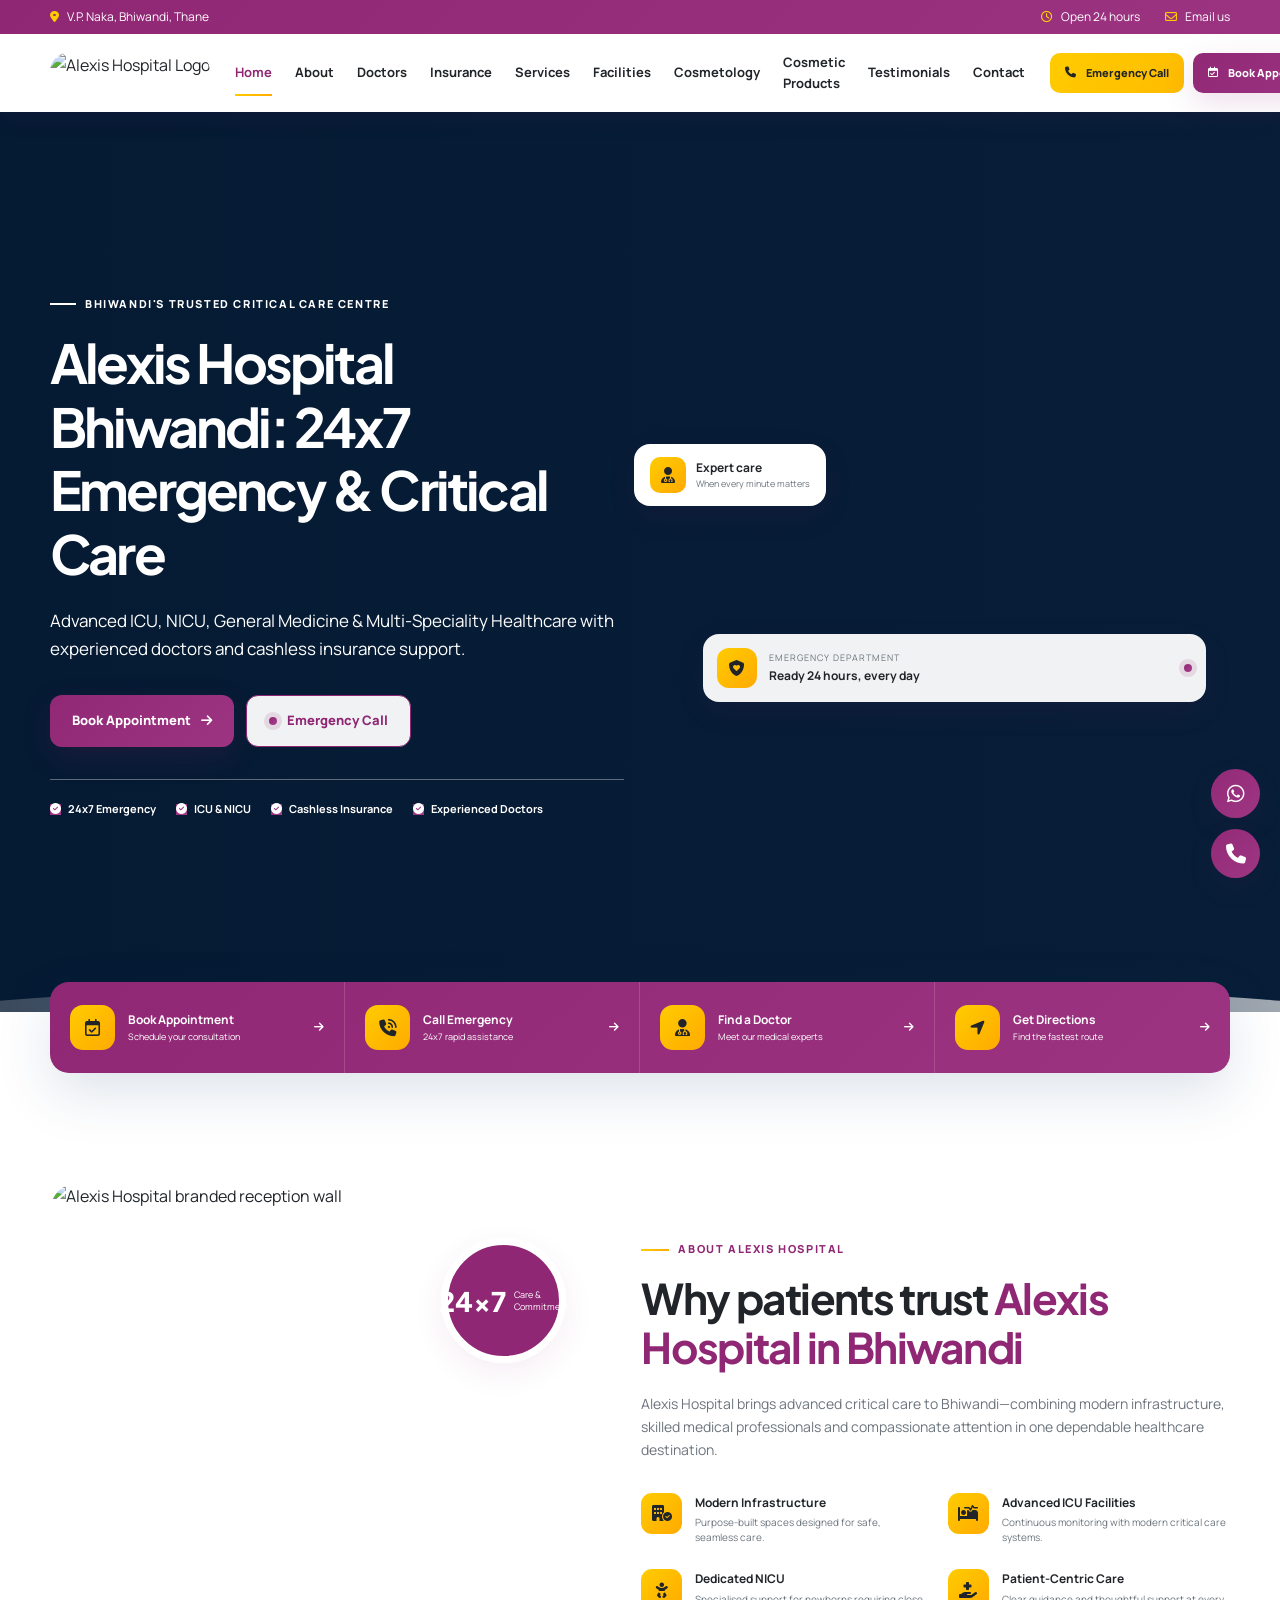
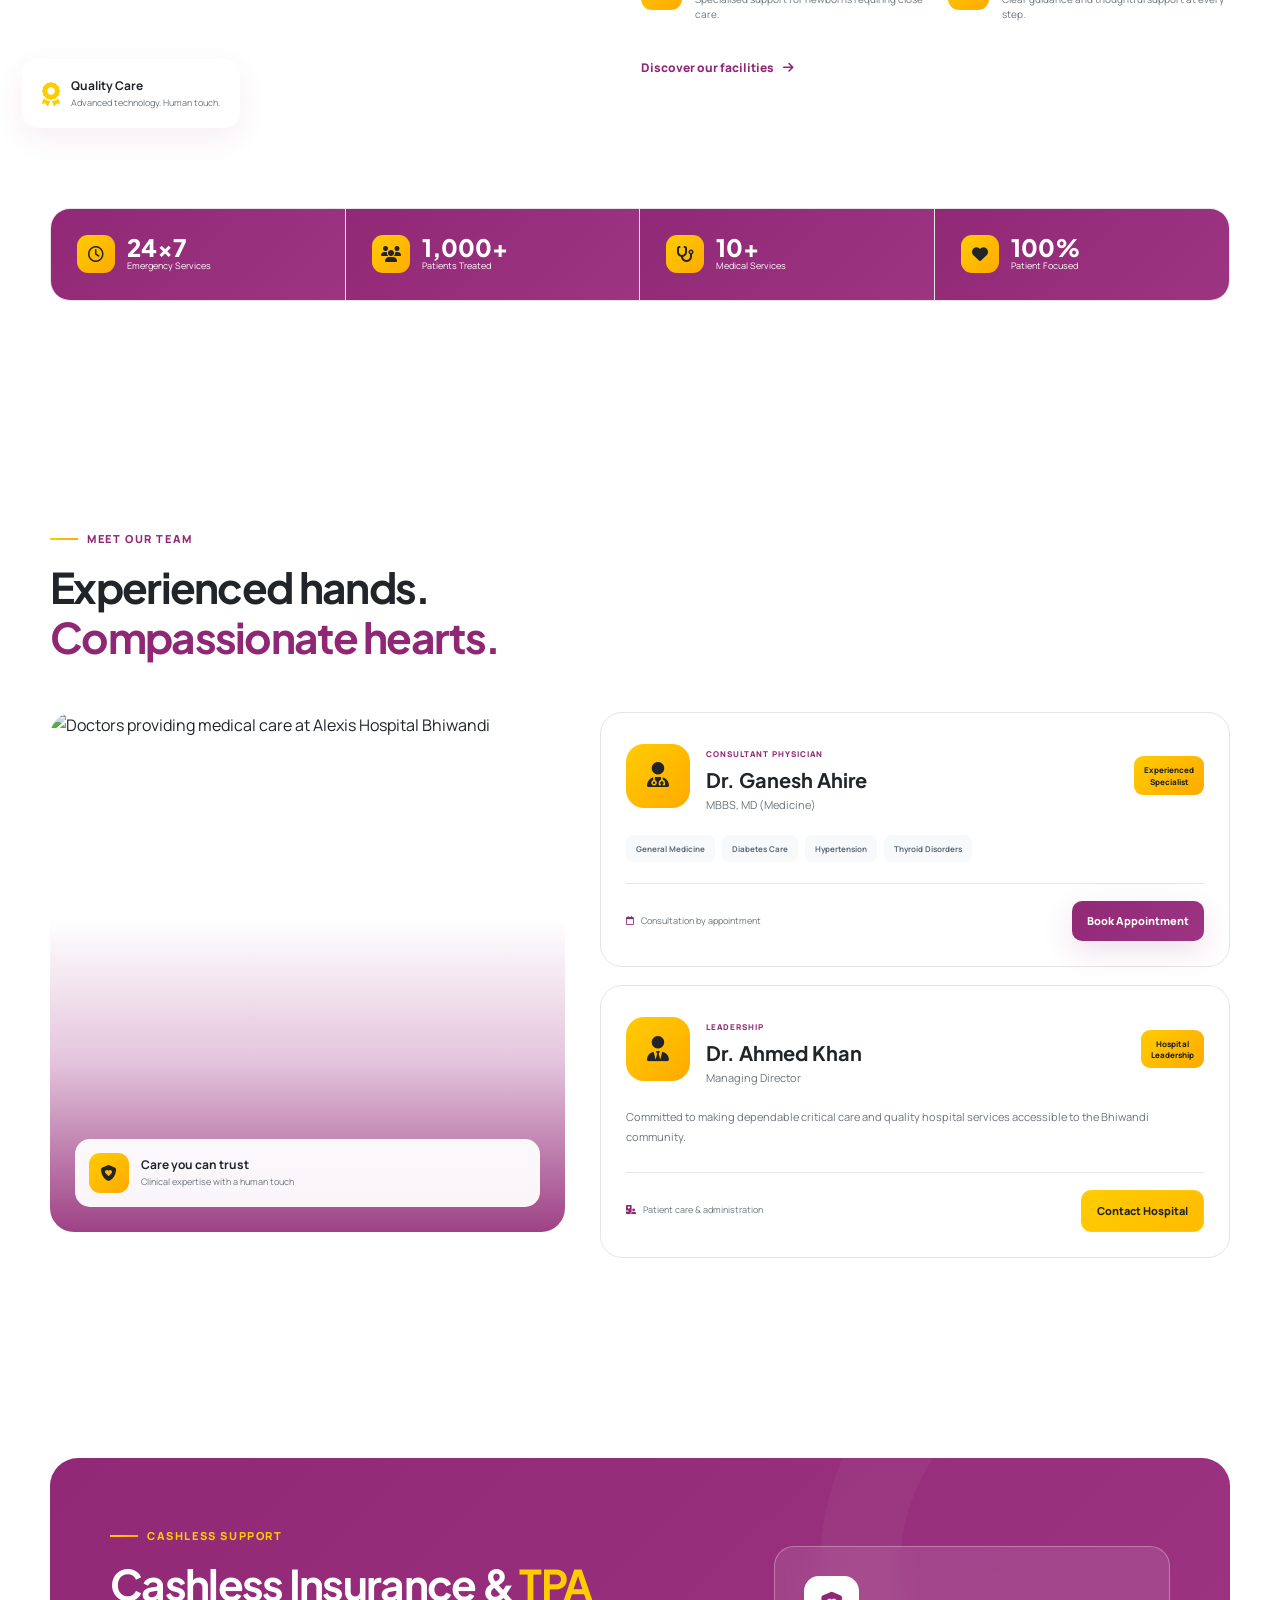
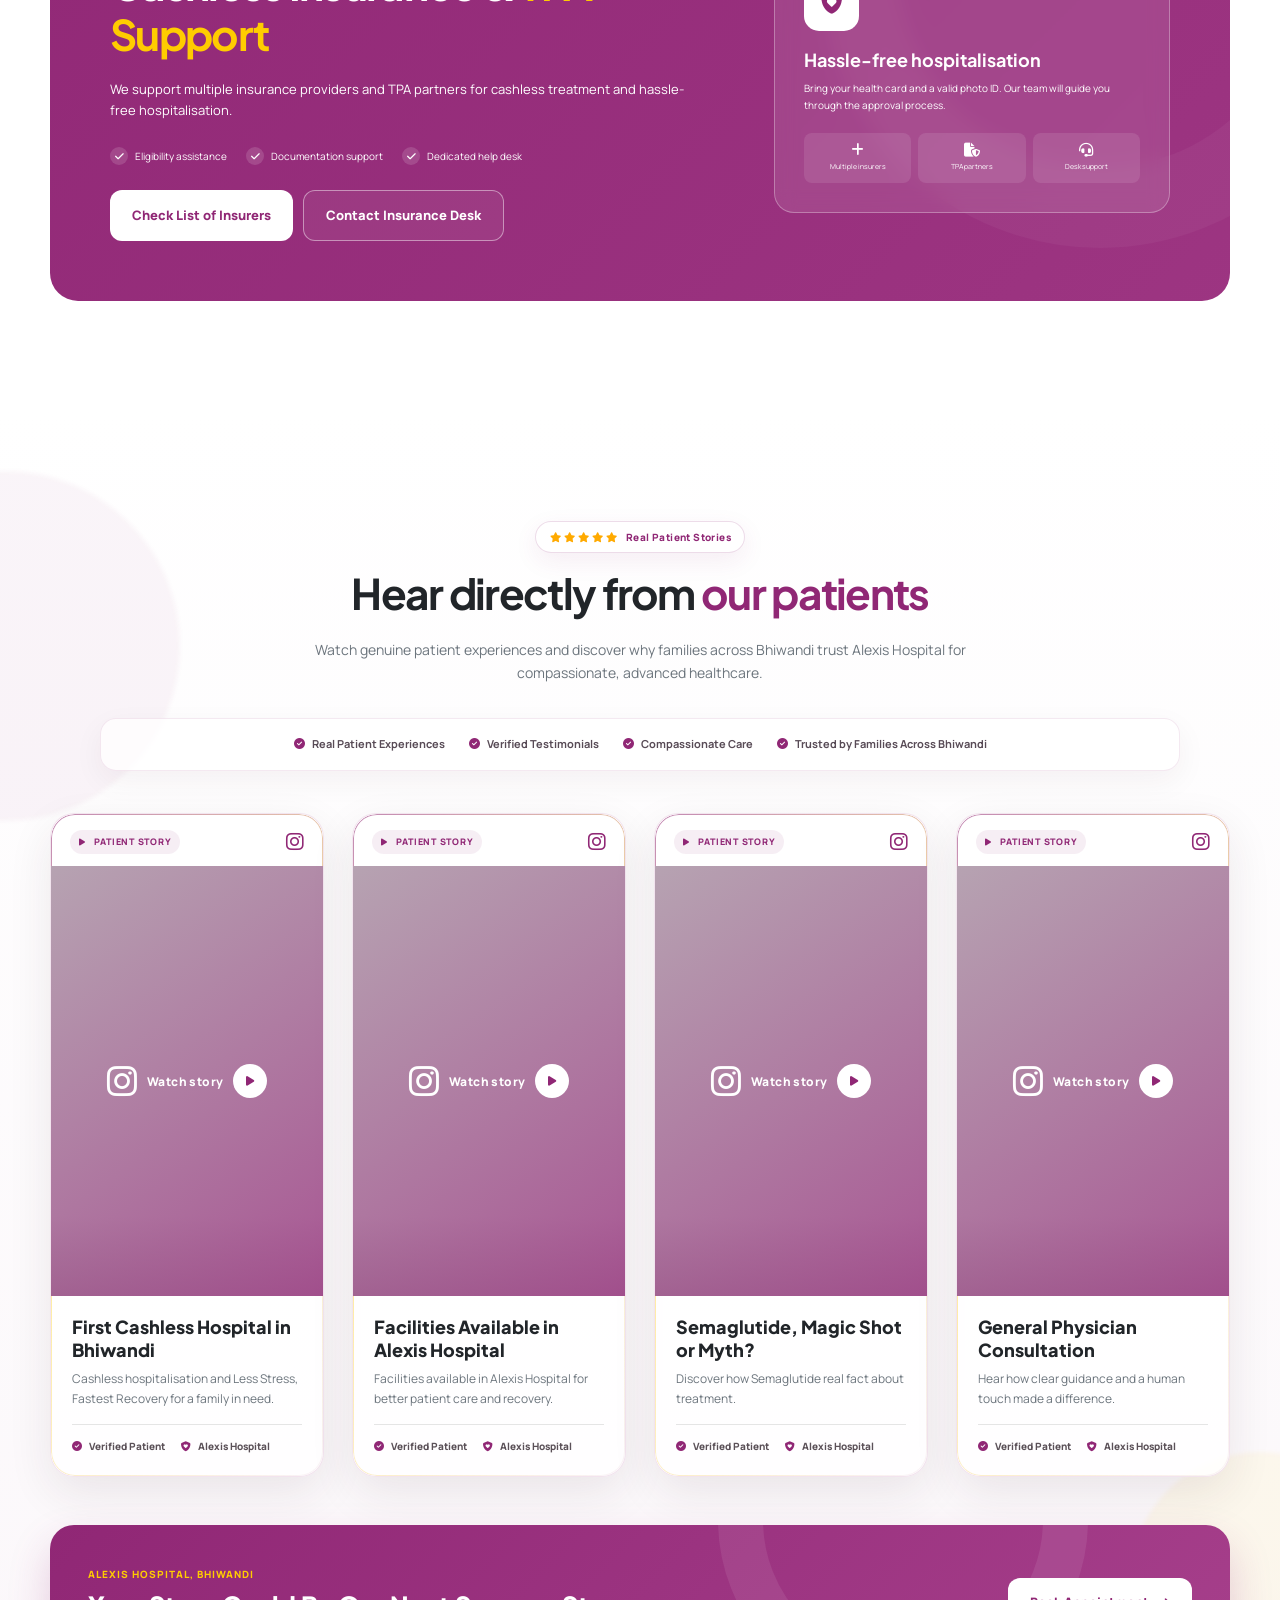
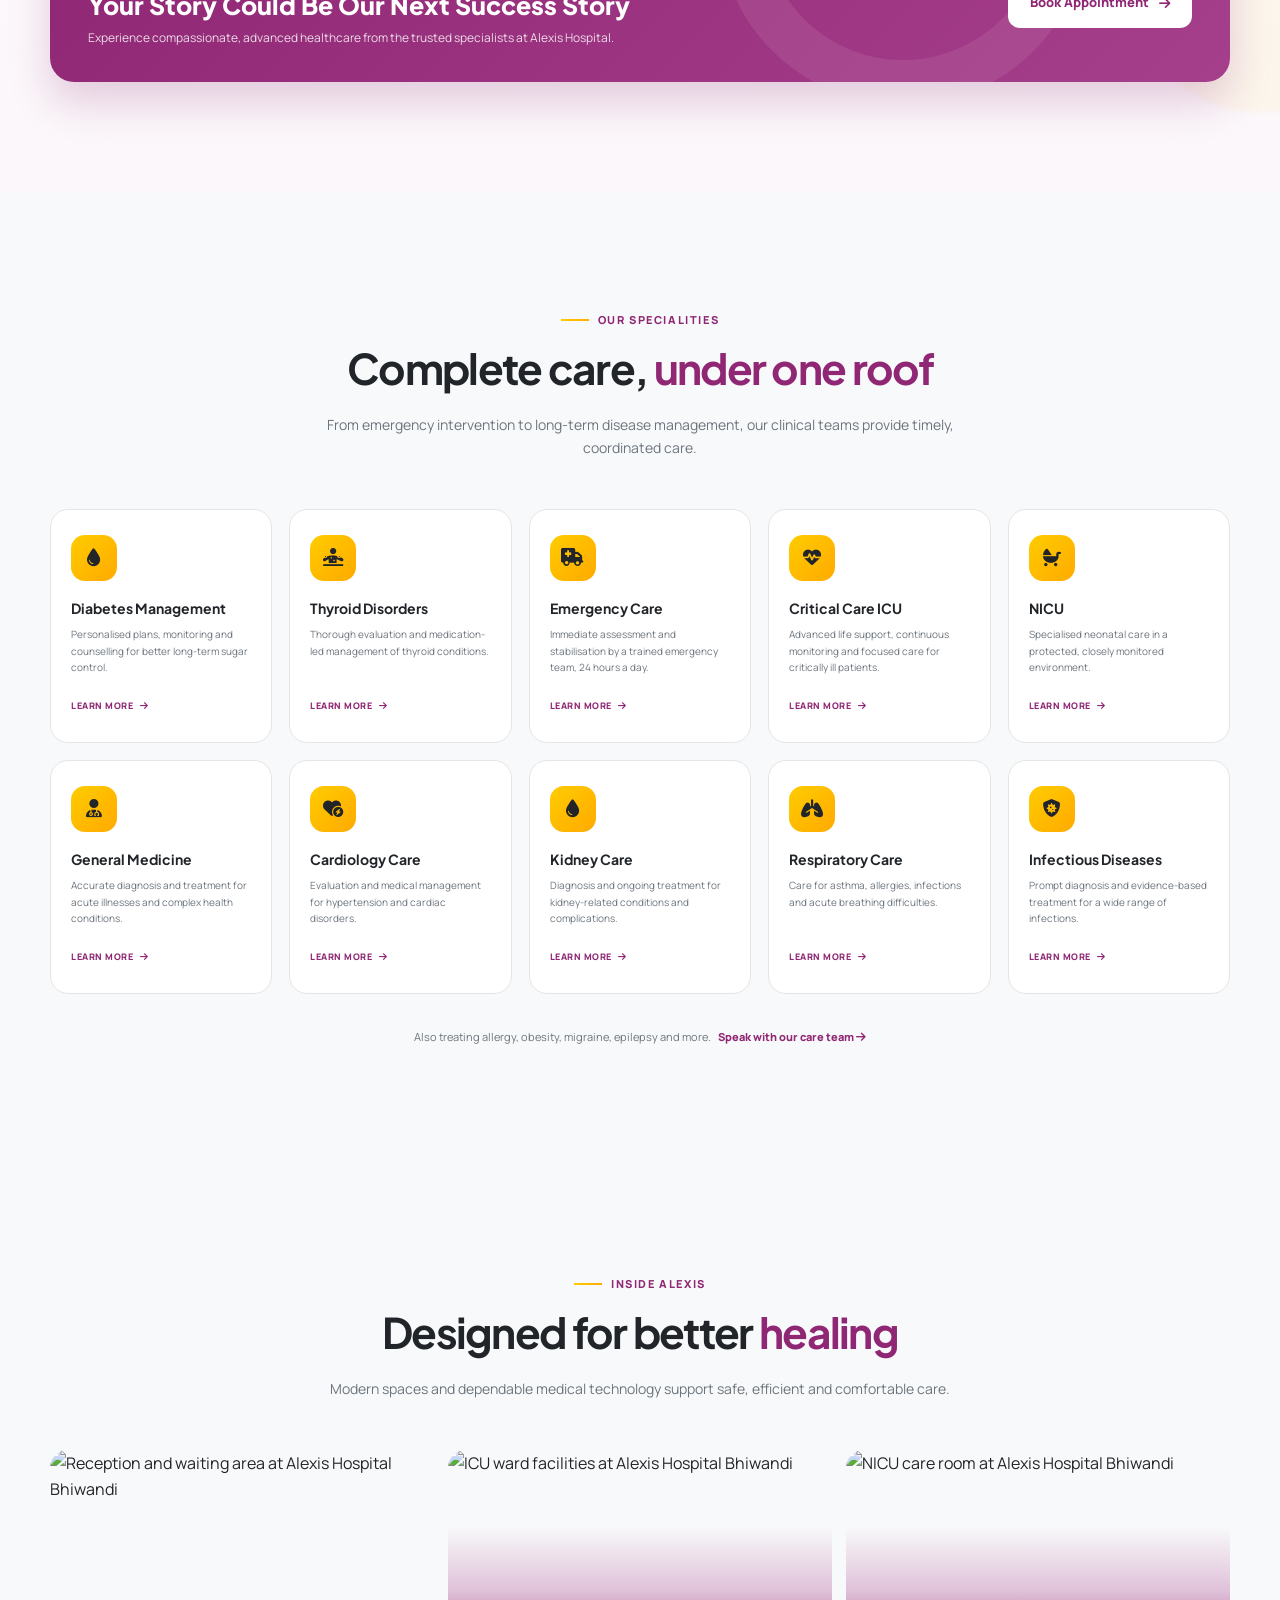
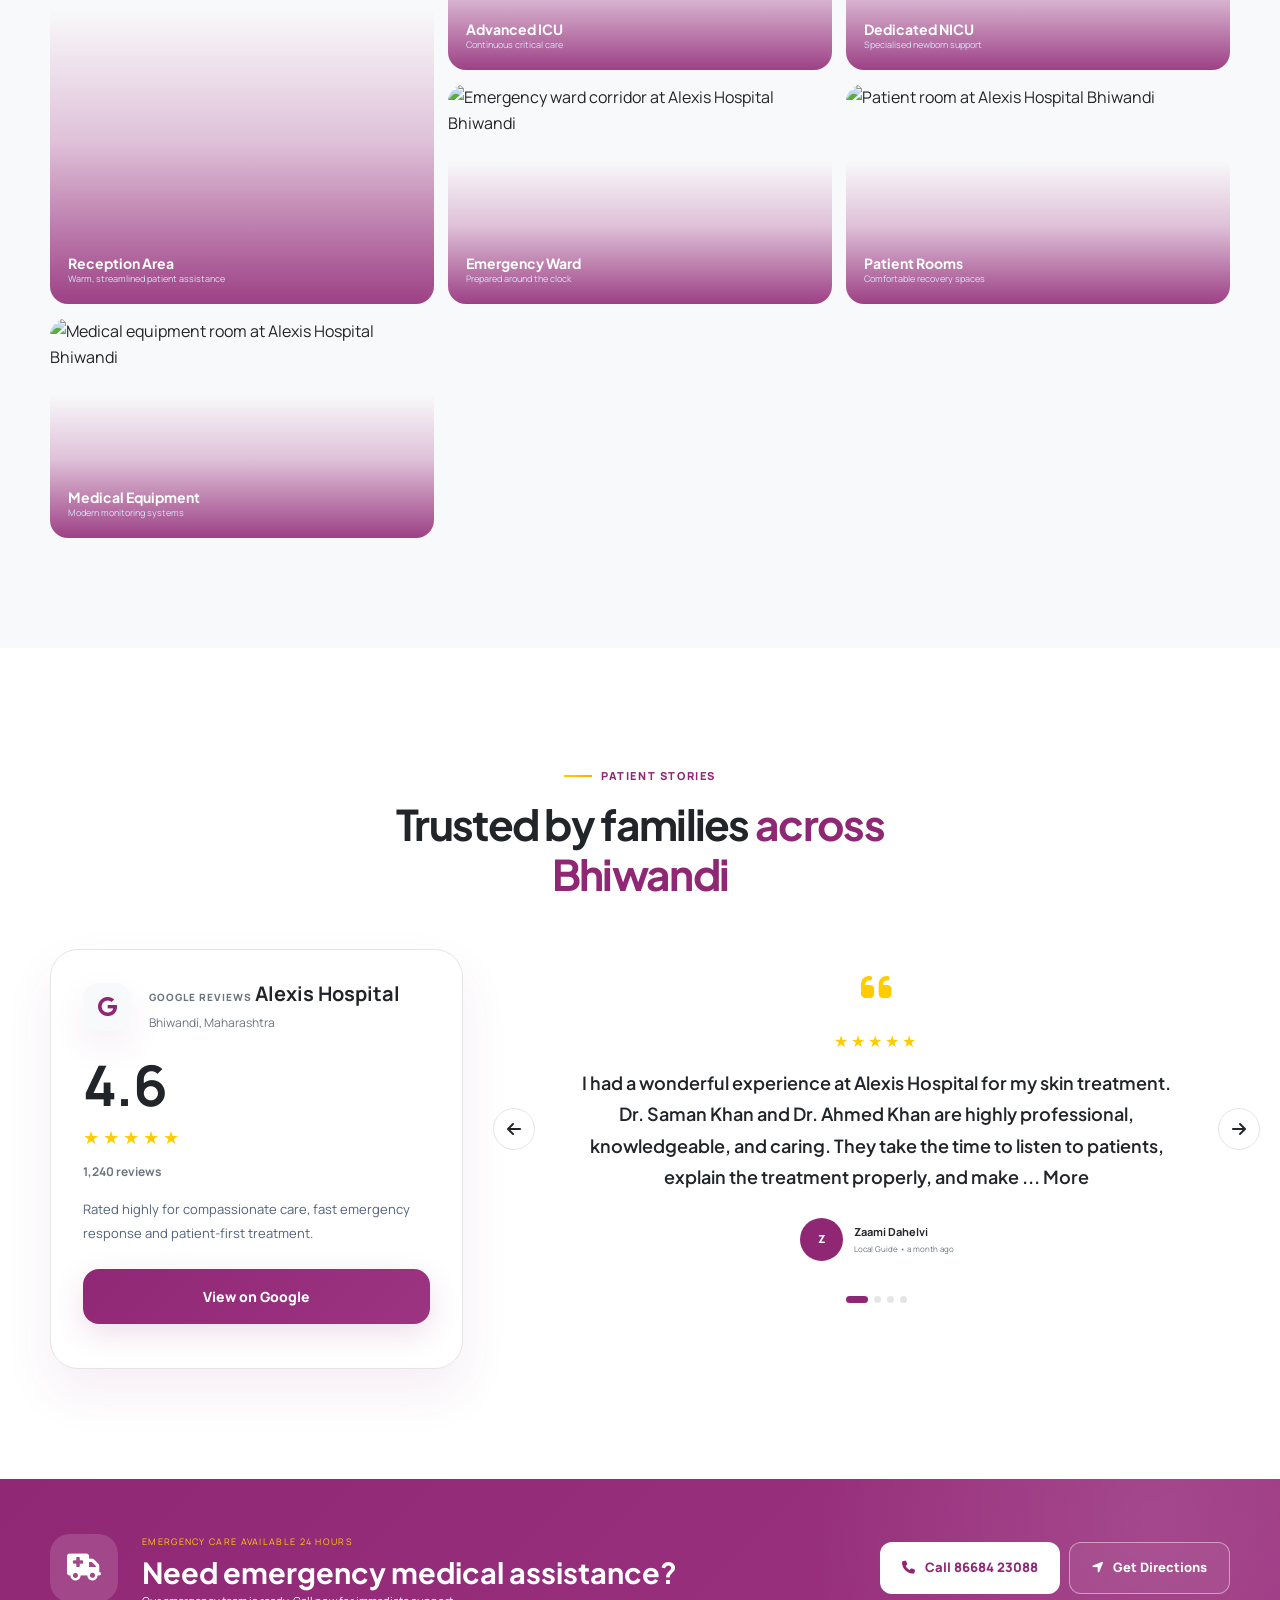
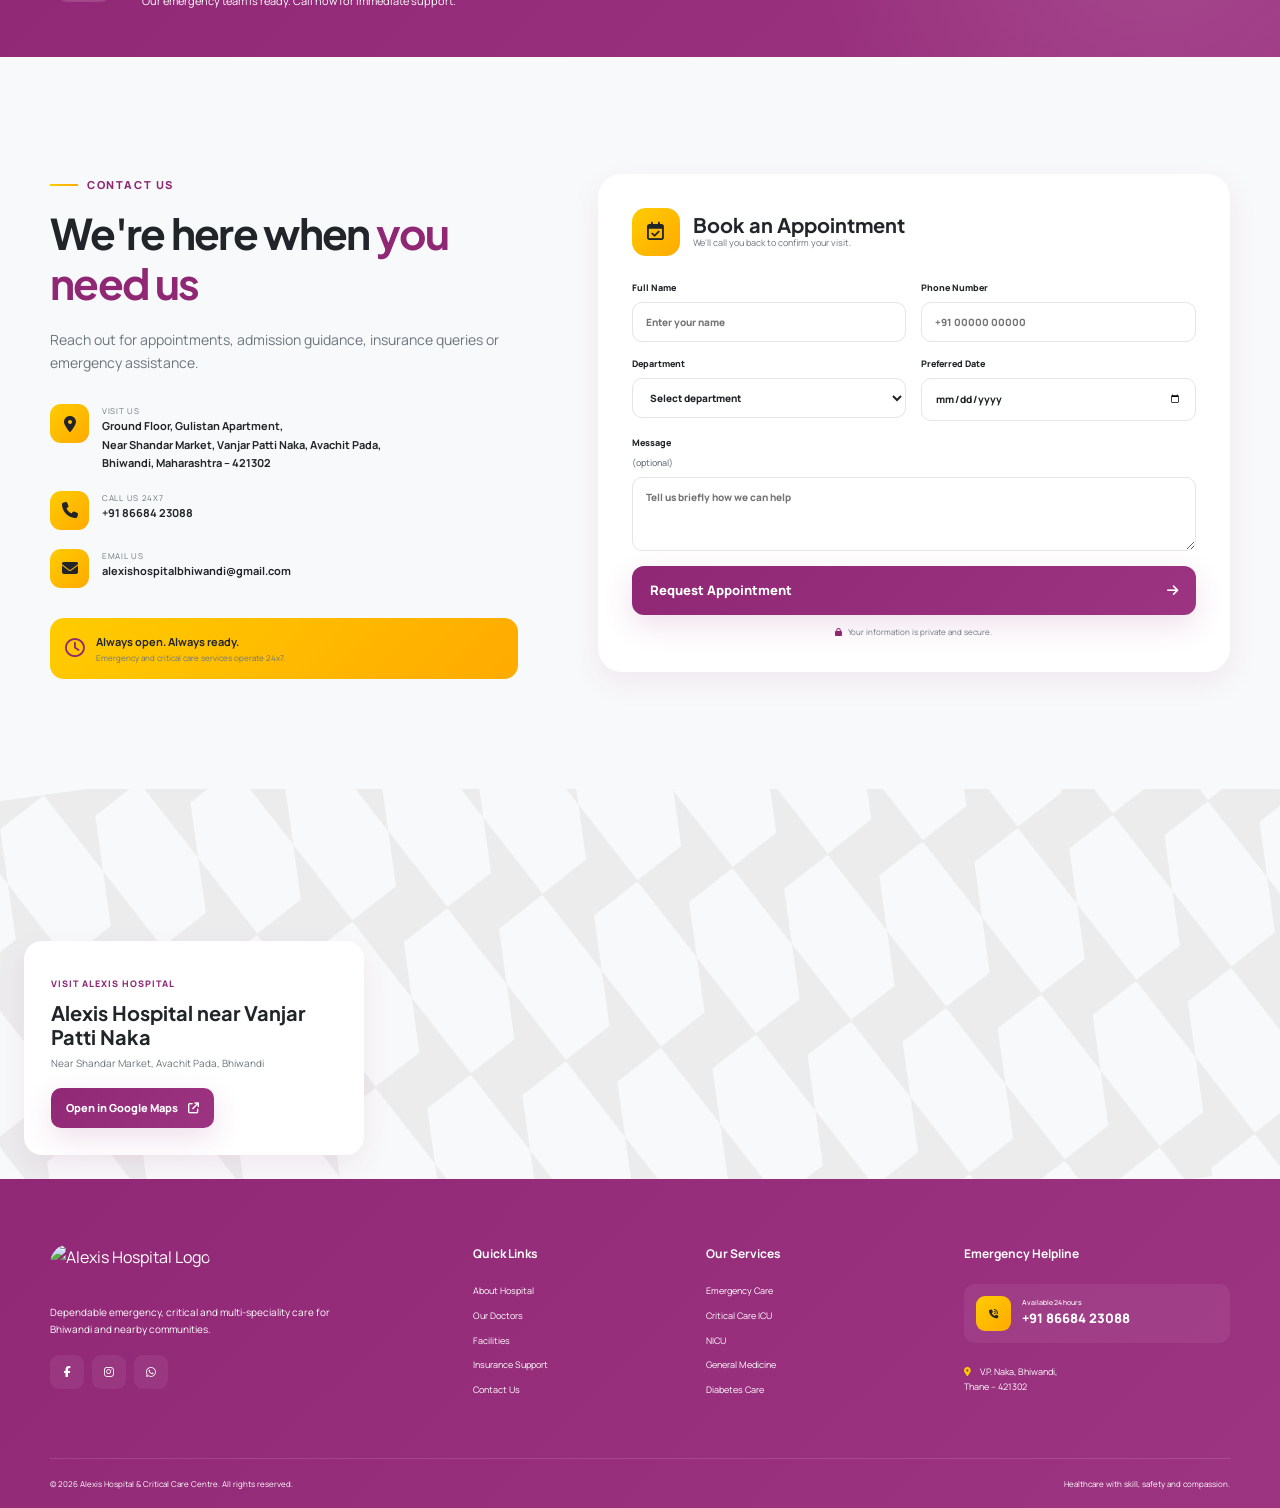
==== index.html @ 299b3129 "New Changes" ====
<!doctype html>
<html lang="en">

<head>
  <meta charset="UTF-8" />
  <meta name="viewport" content="width=device-width, initial-scale=1.0" />
  <meta name="description"
    content="Alexis Hospital Bhiwandi, also known as Dr. Ganesh Ahire Hospital, provides 24x7 emergency, ICU, NICU, general medicine and cashless healthcare services in Bhiwandi, Maharashtra." />
  <meta name="theme-color" content="#1769e0" />
  <title>Alexis Hospital Bhiwandi | Healthcare &amp; Medical Services in Bhiwandi</title>
  <link rel="icon" type="image/x-icon" href="img/logo.png" />
  <link rel="preconnect" href="https://fonts.googleapis.com" />
  <link rel="preconnect" href="https://fonts.gstatic.com" crossorigin />
  <link
    href="https://fonts.googleapis.com/css2?family=Manrope:wght@400;500;600;700;800&family=Plus+Jakarta+Sans:wght@600;700;800&display=swap"
    rel="stylesheet" />
  <link rel="stylesheet" href="https://cdnjs.cloudflare.com/ajax/libs/font-awesome/6.7.2/css/all.min.css" />
  <link rel="stylesheet" href="style.css" />
  <script src="script.js" defer></script>
</head>

<body>
  <div class="loader" aria-hidden="true">
    <div class="loader-mark">
      <img src="img/logo.png" alt="Loading" style="height: 48px; width: auto" />
    </div>
  </div>
  <div class="scroll-progress"></div>

  <header class="site-header">
    <div class="topbar">
      <div class="container topbar-inner">
        <span><i class="fa-solid fa-location-dot"></i> V.P. Naka, Bhiwandi,
          Thane</span>
        <div>
          <span><i class="fa-regular fa-clock"></i> Open 24 hours</span><a
            href="mailto:alexishospitalbhiwandi@gmail.com"><i class="fa-regular fa-envelope"></i> Email us</a>
        </div>
      </div>
    </div>
    <nav class="navbar container" aria-label="Main navigation">
      <a class="logo" href="#home" aria-label="Alexis Hospital home">
        <img src="img/logo.png" alt="Alexis Hospital Logo" style="height: 42px; width: auto; border-radius: 20px;" />
      </a>
      <div class="nav-menu" id="navMenu">
        <a class="active" href="#home">Home</a><a href="#about">About</a>
        <a href="#doctors">Doctors</a>
        <a href="#insurance">Insurance</a>
        <a href="#services">Services</a>
        <a href="#facilities">Facilities</a>
        <a href="cosmetology.html">Cosmetology</a>
        <a href="product.html">Cosmetic Products</a>
        <a href="#testimonials">Testimonials</a>
        <a href="#contact">Contact</a>
      </div>
      <div class="nav-actions">
        <a class="btn btn-emergency btn-small" href="tel:+918668423088"><i class="fa-solid fa-phone"></i><span>Emergency
            Call</span></a>
        <a class="btn btn-primary btn-small desktop-appointment" href="#appointment"><i
            class="fa-regular fa-calendar-check"></i> Book Appointment</a>
        <button class="menu-toggle" aria-label="Toggle menu" aria-expanded="false">
          <span></span><span></span><span></span>
        </button>
      </div>
    </nav>
  </header>

  <main>
    <section class="hero" id="home">
      <video class="hero-video" autoplay muted loop playsinline preload="metadata" aria-hidden="true">
        <source src="assets/videos/Alexis-Hospital-Videos.mp4" type="video/mp4" />
      </video>
      <div class="hero-bg" aria-hidden="true"></div>
      <div class="container hero-grid">
        <div class="hero-copy reveal">
          <div class="eyebrow">
            <span></span> Bhiwandi's trusted critical care centre
          </div>
          <h1>
            Alexis Hospital Bhiwandi: 24x7 <span>Emergency &amp; Critical Care</span>
          </h1>
          <p>
            Advanced ICU, NICU, General Medicine & Multi-Speciality Healthcare
            with experienced doctors and cashless insurance support.
          </p>
          <div class="hero-actions">
            <a class="btn btn-primary" href="#appointment">Book Appointment <i class="fa-solid fa-arrow-right"></i></a>
            <a class="btn btn-outline" href="tel:+918668423088"><span class="pulse-dot"></span> Emergency Call</a>
          </div>
          <div class="trust-row">
            <span><i class="fa-solid fa-circle-check"></i> 24x7 Emergency</span>
            <span><i class="fa-solid fa-circle-check"></i> ICU & NICU</span>
            <span><i class="fa-solid fa-circle-check"></i> Cashless
              Insurance</span>
            <span><i class="fa-solid fa-circle-check"></i> Experienced
              Doctors</span>
          </div>
        </div>
        <div class="hero-visual reveal">
          <div class="hero-status">
            <span class="status-icon"><i class="fa-solid fa-shield-heart"></i></span>
            <div>
              <small>Emergency Department</small><strong>Ready 24 hours, every day</strong>
            </div>
            <span class="online-dot"></span>
          </div>
          <div class="floating-card care-card">
            <span><i class="fa-solid fa-user-doctor"></i></span>
            <div>
              <strong>Expert care</strong><small>When every minute matters</small>
            </div>
          </div>
          <!-- <div class="floating-card response-card">
              <strong>&lt; 10 min</strong><small>Emergency response</small>
            </div> -->
        </div>
      </div>
      <div class="hero-wave"></div>
    </section>

    <section class="quick-actions">
      <div class="container action-grid">
        <a href="#appointment" class="action-card"><span class="action-icon blue"><i
              class="fa-regular fa-calendar-check"></i></span>
          <div>
            <strong>Book Appointment</strong><small>Schedule your consultation</small>
          </div>
          <i class="fa-solid fa-arrow-right"></i>
        </a>
        <a href="tel:+918668423088" class="action-card emergency-action"><span class="action-icon red"><i
              class="fa-solid fa-phone-volume"></i></span>
          <div>
            <strong>Call Emergency</strong><small>24x7 rapid assistance</small>
          </div>
          <i class="fa-solid fa-arrow-right"></i>
        </a>
        <a href="#doctors" class="action-card"><span class="action-icon purple"><i
              class="fa-solid fa-user-doctor"></i></span>
          <div>
            <strong>Find a Doctor</strong><small>Meet our medical experts</small>
          </div>
          <i class="fa-solid fa-arrow-right"></i>
        </a>
        <a href="https://maps.google.com/?q=Alexis+Hospital+Bhiwandi" target="_blank" rel="noopener"
          class="action-card"><span class="action-icon cyan"><i class="fa-solid fa-location-arrow"></i></span>
          <div>
            <strong>Get Directions</strong><small>Find the fastest route</small>
          </div>
          <i class="fa-solid fa-arrow-right"></i>
        </a>
      </div>
    </section>

    <section class="section about" id="about">
      <div class="container about-grid">
        <div class="about-visual reveal">
          <div class="about-image">
            <img src="img/C1 img.png" alt="Alexis Hospital branded reception wall" loading="lazy" />
          </div>
          <div class="experience-seal">
            <strong>24×7</strong><span>Care &<br />Commitment</span>
          </div>
          <div class="quality-card">
            <i class="fa-solid fa-award"></i>
            <div>
              <strong>Quality Care</strong><small>Advanced technology. Human touch.</small>
            </div>
          </div>
        </div>
        <div class="about-copy reveal">
          <div class="section-tag">About Alexis Hospital</div>
          <h2>Why patients trust <span>Alexis Hospital in Bhiwandi</span></h2>
          <p>
            Alexis Hospital brings advanced critical care to Bhiwandi—combining
            modern infrastructure, skilled medical professionals and
            compassionate attention in one dependable healthcare destination.
          </p>
          <div class="feature-list">
            <div>
              <i class="fa-solid fa-building-circle-check"></i><span><strong>Modern
                  Infrastructure</strong><small>Purpose-built spaces designed for safe, seamless
                  care.</small></span>
            </div>
            <div>
              <i class="fa-solid fa-bed-pulse"></i><span><strong>Advanced ICU Facilities</strong><small>Continuous
                  monitoring with modern critical care
                  systems.</small></span>
            </div>
            <div>
              <i class="fa-solid fa-baby"></i><span><strong>Dedicated NICU</strong><small>Specialised support for
                  newborns requiring close
                  care.</small></span>
            </div>
            <div>
              <i class="fa-solid fa-hand-holding-medical"></i><span><strong>Patient-Centric Care</strong><small>Clear
                  guidance and thoughtful support at every step.</small></span>
            </div>
          </div>
          <a class="text-link" href="#facilities">Discover our facilities <i class="fa-solid fa-arrow-right"></i></a>
        </div>
      </div>
      <div class="container stats-grid">
        <div class="stat">
          <i class="fa-regular fa-clock"></i><strong><span class="counter"
              data-target="24">0</span>x7</strong><small>Emergency Services</small>
        </div>
        <div class="stat">
          <i class="fa-solid fa-users"></i><strong><span class="counter"
              data-target="1000">0</span>+</strong><small>Patients Treated</small>
        </div>
        <div class="stat">
          <i class="fa-solid fa-stethoscope"></i><strong><span class="counter"
              data-target="10">0</span>+</strong><small>Medical Services</small>
        </div>
        <div class="stat">
          <i class="fa-solid fa-heart"></i><strong><span class="counter"
              data-target="100">0</span>%</strong><small>Patient Focused</small>
        </div>
      </div>
    </section>

    <section class="section doctors" id="doctors">
      <div class="container">
        <div class="section-heading reveal">
          <div class="section-tag">Meet Our Team</div>
          <h2>Experienced hands. <span>Compassionate hearts.</span></h2>
        </div>
        <div class="doctors-layout">
          <div class="team-photo reveal">
            <img src="img/Doctor img.png" alt="Doctors providing medical care at Alexis Hospital Bhiwandi"
              loading="lazy" />
            <div class="team-caption">
              <i class="fa-solid fa-shield-heart"></i><span><strong>Care you can trust</strong><small>Clinical expertise
                  with a human touch</small></span>
            </div>
          </div>
          <div class="doctor-cards">
            <article class="doctor-card reveal">
              <div class="doctor-top">
                <span class="doctor-avatar"><i class="fa-solid fa-user-doctor"></i></span>
                <div>
                  <span class="role">Consultant Physician</span>
                  <h3>Dr. Ganesh Ahire</h3>
                  <p>MBBS, MD (Medicine)</p>
                </div>
                <span class="experience">Experienced<br />Specialist</span>
              </div>
              <div class="expertise">
                <span>General Medicine</span><span>Diabetes Care</span><span>Hypertension</span><span>Thyroid
                  Disorders</span>
              </div>
              <div class="doctor-bottom">
                <span><i class="fa-regular fa-calendar"></i> Consultation by
                  appointment</span><a class="btn btn-primary btn-small" href="#appointment">Book Appointment</a>
              </div>
            </article>
            <article class="doctor-card reveal">
              <div class="doctor-top">
                <span class="doctor-avatar purple"><i class="fa-solid fa-user-tie"></i></span>
                <div>
                  <span class="role">Leadership</span>
                  <h3>Dr. Ahmed Khan</h3>
                  <p>Managing Director</p>
                </div>
                <span class="experience purple-badge">Hospital<br />Leadership</span>
              </div>
              <p class="leader-note">
                Committed to making dependable critical care and quality
                hospital services accessible to the Bhiwandi community.
              </p>
              <div class="doctor-bottom">
                <span><i class="fa-solid fa-hospital-user"></i> Patient care &
                  administration</span><a class="btn btn-secondary btn-small" href="#contact">Contact Hospital</a>
              </div>
            </article>
          </div>
        </div>
      </div>
    </section>

    <section class="section insurance" id="insurance">
      <div class="container insurance-wrap reveal">
        <div class="insurance-copy">
          <div class="section-tag light">Cashless Support</div>
          <h2>Cashless Insurance & <span>TPA Support</span></h2>
          <p>
            We support multiple insurance providers and TPA partners for
            cashless treatment and hassle-free hospitalisation.
          </p>
          <div class="insurance-points">
            <span><i class="fa-solid fa-check"></i> Eligibility assistance</span><span><i class="fa-solid fa-check"></i>
              Documentation support</span><span><i class="fa-solid fa-check"></i> Dedicated help desk</span>
          </div>
          <div class="insurance-actions">
            <a class="btn btn-white" href="#appointment">Check List of Insurers</a><a class="btn btn-ghost-white"
              href="tel:+918668423088">Contact Insurance Desk</a>
          </div>
        </div>
        <div class="insurance-card">
          <span class="shield"><i class="fa-solid fa-shield-heart"></i></span>
          <h3>Hassle-free hospitalisation</h3>
          <p>
            Bring your health card and a valid photo ID. Our team will guide
            you through the approval process.
          </p>
          <div class="partner-tiles">
            <span><i class="fa-solid fa-plus"></i> Multiple insurers</span><span><i class="fa-solid fa-file-shield"></i>
              TPA partners</span><span><i class="fa-solid fa-headset"></i> Desk support</span>
          </div>
        </div>
      </div>
    </section>

    <div class="insurance-modal" id="insuranceImageModal" aria-hidden="true">
      <div class="insurance-modal-overlay" aria-hidden="true"></div>
      <div class="insurance-modal-panel" role="dialog" aria-modal="true" aria-labelledby="insuranceModalTitle">
        <div class="insurance-modal-header">
          <h3 class="insurance-modal-title" id="insuranceModalTitle">Insurer List</h3>
          <button class="insurance-modal-close" type="button" aria-label="Close insurance image view">×</button>
        </div>

        <div class="insurance-modal-image-shell" tabindex="0" aria-label="Insurance image viewer">
          <img class="insurance-modal-image" src="assets/Cashless Insurance & TPA.jpeg"
            alt="Cashless insurance and TPA support list for Alexis Hospital patients" draggable="false" />
        </div>

        <div class="insurance-modal-controls" aria-label="Image zoom controls">
          <button class="insurance-zoom-btn" type="button" data-insurance-zoom="in"
            aria-label="Zoom in insurance image">+</button>
          <button class="insurance-zoom-btn" type="button" data-insurance-zoom="out"
            aria-label="Zoom out insurance image">−</button>
          <button class="insurance-zoom-btn insurance-zoom-btn--reset" type="button" data-insurance-zoom="reset"
            aria-label="Reset insurance image zoom">Reset</button>
        </div>
      </div>
    </div>

    <!-- Intagram and Social Media Patient Stories Section -->
    <section class="patient-video-stories section" id="patient-stories" aria-labelledby="patient-stories-title">
      <div class="patient-stories-orb orb-one" aria-hidden="true"></div>
      <div class="patient-stories-orb orb-two" aria-hidden="true"></div>
      <div class="container patient-stories-content">
        <div class="section-heading centered reveal">
          <div class="patient-stories-badge">
            <i class="fa-solid fa-star"></i><i class="fa-solid fa-star"></i><i class="fa-solid fa-star"></i><i
              class="fa-solid fa-star"></i><i class="fa-solid fa-star"></i><span>Real Patient Stories</span>
          </div>
          <h2 id="patient-stories-title">
            Hear directly from <span>our patients</span>
          </h2>
          <p>
            Watch genuine patient experiences and discover why families across
            Bhiwandi trust Alexis Hospital for compassionate, advanced
            healthcare.
          </p>
        </div>

        <div class="patient-trust-strip reveal" aria-label="Why families trust Alexis Hospital">
          <span><i class="fa-solid fa-circle-check"></i> Real Patient
            Experiences</span><span><i class="fa-solid fa-circle-check"></i> Verified
            Testimonials</span><span><i class="fa-solid fa-circle-check"></i> Compassionate Care</span><span><i
              class="fa-solid fa-circle-check"></i> Trusted by Families
            Across Bhiwandi</span>
        </div>

        <div class="patient-video-grid">
          <article class="patient-video-card reveal">
            <div class="patient-video-top">
              <span><i class="fa-solid fa-play"></i> Patient Story</span><i class="fa-brands fa-instagram"
                aria-label="Instagram"></i>
            </div>
            <div class="patient-video-frame" role="button" tabindex="0"
              data-instagram-url="https://www.instagram.com/p/Dbx876uTb4W/"
              data-video-description="A family's heartfelt experience of timely, compassionate emergency support."
              aria-label="Play Cashless Hospital in Bhiwandi video">
              <span class="patient-video-launch" aria-hidden="true"><i class="fa-brands fa-instagram"></i><span>Watch
                  story</span><i class="fa-solid fa-play"></i></span>
            </div>
            <div class="patient-video-copy">
              <h3>First Cashless Hospital in Bhiwandi</h3>
              <p>
                Cashless hospitalisation and Less Stress, Fastest Recovery for a family in need.
              </p>
              <div>
                <span><i class="fa-solid fa-circle-check"></i> Verified
                  Patient</span><span><i class="fa-solid fa-shield-heart"></i> Alexis
                  Hospital</span>
              </div>
            </div>
          </article>
          <article class="patient-video-card reveal">
            <div class="patient-video-top">
              <span><i class="fa-solid fa-play"></i> Patient Story</span><i class="fa-brands fa-instagram"
                aria-label="Instagram"></i>
            </div>
            <div class="patient-video-frame" role="button" tabindex="0"
              data-instagram-url="https://www.instagram.com/p/DbA-AetoSGm/"
              data-video-description="A real recovery story shaped by clinical expertise and caring attention."
              aria-label="Play Critical Care Recovery video">
              <span class="patient-video-launch" aria-hidden="true"><i class="fa-brands fa-instagram"></i><span>Watch
                  story</span><i class="fa-solid fa-play"></i></span>
            </div>
            <div class="patient-video-copy">
              <h3>Facilities Available in Alexis Hospital</h3>
              <p>
                Facilities available in Alexis Hospital for better patient care and recovery.
              </p>
              <div>
                <span><i class="fa-solid fa-circle-check"></i> Verified
                  Patient</span><span><i class="fa-solid fa-shield-heart"></i> Alexis
                  Hospital</span>
              </div>
            </div>
          </article>
          <article class="patient-video-card reveal">
            <div class="patient-video-top">
              <span><i class="fa-solid fa-play"></i> Patient Story</span><i class="fa-brands fa-instagram"
                aria-label="Instagram"></i>
            </div>
            <div class="patient-video-frame" role="button" tabindex="0"
              data-instagram-url="https://www.instagram.com/reel/DXSay2XE692/"
              data-video-description="Discover a patient's journey towards renewed confidence and wellbeing."
              aria-label="Play Cosmetology Success Story video">
              <span class="patient-video-launch" aria-hidden="true"><i class="fa-brands fa-instagram"></i><span>Watch
                  story</span><i class="fa-solid fa-play"></i></span>
            </div>
            <div class="patient-video-copy">
              <h3>Semaglutide, Magic Shot or Myth?</h3>
              <p>
                Discover how Semaglutide real fact about treatment.
              </p>
              <div>
                <span><i class="fa-solid fa-circle-check"></i> Verified
                  Patient</span><span><i class="fa-solid fa-shield-heart"></i> Alexis
                  Hospital</span>
              </div>
            </div>
          </article>
          <article class="patient-video-card reveal">
            <div class="patient-video-top">
              <span><i class="fa-solid fa-play"></i> Patient Story</span><i class="fa-brands fa-instagram"
                aria-label="Instagram"></i>
            </div>
            <div class="patient-video-frame" role="button" tabindex="0"
              data-instagram-url="https://www.instagram.com/p/DRPavVHAcHf/"
              data-video-description="Hear how clear guidance and a human touch made a difference."
              aria-label="Play General Physician Consultation video">
              <span class="patient-video-launch" aria-hidden="true"><i class="fa-brands fa-instagram"></i><span>Watch
                  story</span><i class="fa-solid fa-play"></i></span>
            </div>
            <div class="patient-video-copy">
              <h3>General Physician Consultation</h3>
              <p>
                Hear how clear guidance and a human touch made a difference.
              </p>
              <div>
                <span><i class="fa-solid fa-circle-check"></i> Verified
                  Patient</span><span><i class="fa-solid fa-shield-heart"></i> Alexis
                  Hospital</span>
              </div>
            </div>
          </article>
        </div>

        <div class="patient-stories-cta reveal">
          <div>
            <span>Alexis Hospital, Bhiwandi</span>
            <h3>Your Story Could Be Our Next Success Story</h3>
            <p>
              Experience compassionate, advanced healthcare from the trusted
              specialists at Alexis Hospital.
            </p>
          </div>
          <div class="patient-stories-actions">
            <a class="btn btn-primary" href="#appointment">Book Appointment <i class="fa-solid fa-arrow-right"></i></a>

            <!-- <a
                class="btn btn-outline"
                href="https://wa.me/918668423088"
                target="_blank"
                rel="noopener"
                ><i class="fa-brands fa-whatsapp"></i> WhatsApp Us</a> -->

          </div>
        </div>
      </div>
    </section>

    <section class="section services" id="services">
      <div class="container">
        <div class="section-heading centered reveal">
          <div class="section-tag">Our Specialities</div>
          <h2>Complete care, <span>under one roof</span></h2>
          <p>
            From emergency intervention to long-term disease management, our
            clinical teams provide timely, coordinated care.
          </p>
        </div>
        <div class="services-grid">
          <article class="service-card reveal">
            <span><i class="fa-solid fa-droplet"></i></span>
            <h3>Diabetes Management</h3>
            <p>
              Personalised plans, monitoring and counselling for better
              long-term sugar control.
            </p>
            <a href="diabetes-management.html">Learn more <i class="fa-solid fa-arrow-right"></i></a>
          </article>
          <article class="service-card reveal">
            <span><i class="fa-solid fa-person-dots-from-line"></i></span>
            <h3>Thyroid Disorders</h3>
            <p>
              Thorough evaluation and medication-led management of thyroid
              conditions.
            </p>
            <a href="thyroid-disorders.html">Learn more <i class="fa-solid fa-arrow-right"></i></a>
          </article>
          <article class="service-card reveal">
            <span><i class="fa-solid fa-truck-medical"></i></span>
            <h3>Emergency Care</h3>
            <p>
              Immediate assessment and stabilisation by a trained emergency
              team, 24 hours a day.
            </p>
            <a href="#appointment">Learn more <i class="fa-solid fa-arrow-right"></i></a>
          </article>
          <article class="service-card reveal">
            <span><i class="fa-solid fa-heart-pulse"></i></span>
            <h3>Critical Care ICU</h3>
            <p>
              Advanced life support, continuous monitoring and focused care
              for critically ill patients.
            </p>
            <a href="critical-care-icu.html">Learn more <i class="fa-solid fa-arrow-right"></i></a>
          </article>
          <article class="service-card reveal">
            <span><i class="fa-solid fa-baby-carriage"></i></span>
            <h3>NICU</h3>
            <p>
              Specialised neonatal care in a protected, closely monitored
              environment.
            </p>
            <a href="nicu.html">Learn more <i class="fa-solid fa-arrow-right"></i></a>
          </article>
          <article class="service-card reveal">
            <span><i class="fa-solid fa-user-doctor"></i></span>
            <h3>General Medicine</h3>
            <p>
              Accurate diagnosis and treatment for acute illnesses and complex
              health conditions.
            </p>
            <a href="#appointment">Learn more <i class="fa-solid fa-arrow-right"></i></a>
          </article>

          <article class="service-card reveal">
            <span><i class="fa-solid fa-heart-circle-bolt"></i></span>
            <h3>Cardiology Care</h3>
            <p>
              Evaluation and medical management for hypertension and cardiac
              disorders.
            </p>
            <a href="cardiology-care.html">Learn more <i class="fa-solid fa-arrow-right"></i></a>
          </article>

          <article class="service-card reveal">
            <span><i class="fa-solid fa-droplet"></i></span>
            <h3>Kidney Care</h3>
            <p>
              Diagnosis and ongoing treatment for kidney-related conditions
              and complications.
            </p>
            <a href="kidney-care.html">Learn more <i class="fa-solid fa-arrow-right"></i></a>
          </article>

          <article class="service-card reveal">
            <span><i class="fa-solid fa-lungs"></i></span>
            <h3>Respiratory Care</h3>
            <p>
              Care for asthma, allergies, infections and acute breathing
              difficulties.
            </p>
            <a href="respiratory-care.html">Learn more <i class="fa-solid fa-arrow-right"></i></a>
          </article>
          
          <article class="service-card reveal">
            <span><i class="fa-solid fa-shield-virus"></i></span>
            <h3>Infectious Diseases</h3>
            <p>
              Prompt diagnosis and evidence-based treatment for a wide range
              of infections.
            </p>
            <a href="infectious-diseases.html">Learn more <i class="fa-solid fa-arrow-right"></i></a>
          </article>
        </div>
        <div class="all-services">
          Also treating allergy, obesity, migraine, epilepsy and more.
          <a href="#contact">Speak with our care team <i class="fa-solid fa-arrow-right"></i></a>
        </div>
      </div>
    </section>



    <section class="section facilities" id="facilities">
      <div class="container">
        <div class="section-heading centered reveal">
          <div class="section-tag">Inside Alexis</div>
          <h2>Designed for better <span>healing</span></h2>
          <p>
            Modern spaces and dependable medical technology support safe,
            efficient and comfortable care.
          </p>
        </div>
        <div class="facility-grid">
          <figure class="facility-item large reveal">
            <div class="facility-img">
              <img src="img/selected/facility-reception.jpg"
                alt="Reception and waiting area at Alexis Hospital Bhiwandi" loading="lazy" />
            </div>
            <figcaption>
              <span>Reception Area</span><small>Warm, streamlined patient assistance</small>
            </figcaption>
          </figure>
          <figure class="facility-item reveal">
            <div class="facility-img">
              <img src="img/selected/facility-icu.jpg" alt="ICU ward facilities at Alexis Hospital Bhiwandi"
                loading="lazy" />
            </div>
            <figcaption>
              <span>Advanced ICU</span><small>Continuous critical care</small>
            </figcaption>
          </figure>
          <figure class="facility-item reveal">
            <div class="facility-img">
              <img src="img/selected/facility-nicu.jpg" alt="NICU care room at Alexis Hospital Bhiwandi"
                loading="lazy" />
            </div>
            <figcaption>
              <span>Dedicated NICU</span><small>Specialised newborn support</small>
            </figcaption>
          </figure>
          <figure class="facility-item reveal">
            <div class="facility-img">
              <img src="img/selected/facility-emergency-ward.jpg"
                alt="Emergency ward corridor at Alexis Hospital Bhiwandi" loading="lazy" />
            </div>
            <figcaption>
              <span>Emergency Ward</span><small>Prepared around the clock</small>
            </figcaption>
          </figure>
          <figure class="facility-item wide reveal">
            <div class="facility-img">
              <img src="img/selected/facility-patient-room.jpg" alt="Patient room at Alexis Hospital Bhiwandi"
                loading="lazy" />
            </div>
            <figcaption>
              <span>Patient Rooms</span><small>Comfortable recovery spaces</small>
            </figcaption>
          </figure>
          <figure class="facility-item reveal">
            <div class="facility-img">
              <img src="img/selected/facility-equipment.jpg" alt="Medical equipment room at Alexis Hospital Bhiwandi"
                loading="lazy" />
            </div>
            <figcaption>
              <span>Medical Equipment</span><small>Modern monitoring systems</small>
            </figcaption>
          </figure>
        </div>
      </div>
    </section>

    <section class="section testimonials" id="testimonials">
      <div class="container">
        <div class="section-heading centered reveal">
          <div class="section-tag">Patient Stories</div>
          <h2>Trusted by families <span>across Bhiwandi</span></h2>
        </div>
        <div class="testimonials-grid reveal">
          <aside class="google-reviews-card">
            <div class="google-reviews-header">
              <div class="google-review-badge">
                <i class="fa-brands fa-google"></i>
              </div>
              <div>
                <span class="google-review-label">Google Reviews</span>
                <strong>Alexis Hospital</strong>
                <small>Bhiwandi, Maharashtra</small>
              </div>
            </div>
            <div class="google-review-score">
              <strong>4.6</strong>
              <div class="google-review-stars">★★★★★</div>
              <span class="google-review-count">1,240 reviews</span>
            </div>
            <p class="google-review-copy">
              Rated highly for compassionate care, fast emergency response and
              patient-first treatment.
            </p>
            <a class="btn btn-primary google-review-button"
              href="https://www.google.com/search?q=alexis+hospital+bhiwandi+reviews&sca_esv=482091865ee10a72&sxsrf=APpeQnuwXSxSFSksZnOcmET52NlQyi2tsw%3A1784015518136&ei=nupVaoLvB7LkwN4PzcepgQc&biw=1366&bih=641&ved=0ahUKEwiCtu3Z19GVAxUyMtAFHc1jKnAQ4dUDCBA&uact=5&oq=alexis+hospital+bhiwandi+reviews&gs_lp=[base64]&sclient=gws-wiz-serp#lrd=0x3be7bdb6c23e2777:0x179da9d8a75fcee6,1,,,,,"
              target="_blank" rel="noopener">View on Google</a>
          </aside>
          <div class="testimonial-shell">
            <button class="slider-btn prev" aria-label="Previous review">
              <i class="fa-solid fa-arrow-left"></i>
            </button>
            <div class="testimonial-viewport">
              <div class="testimonial-track">
                <article class="testimonial active">
                  <div class="quote">
                    <i class="fa-solid fa-quote-left"></i>
                  </div>
                  <div class="stars">★★★★★</div>
                  <blockquote>
                    I had a wonderful experience at Alexis Hospital for my
                    skin treatment. Dr. Saman Khan and Dr. Ahmed Khan are
                    highly professional, knowledgeable, and caring. They take
                    the time to listen to patients, explain the treatment
                    properly, and make ...
                    <a class="review-more" href="https://share.google/6Rn7eWW6jueWvRoHb" target="_blank"
                      rel="noopener">More</a>
                  </blockquote>
                  <div class="patient">
                    <span>Z</span>
                    <div>
                      <strong>Zaami Dahelvi</strong><small>Local Guide • a month ago</small>
                    </div>
                  </div>
                </article>

                <article class="testimonial">
                  <div class="quote">
                    <i class="fa-solid fa-quote-left"></i>
                  </div>
                  <div class="stars">★★★★★</div>
                  <blockquote>
                    Best hospital in Bhiwandi providing excellent critical
                    care management. Modern facilities, experienced doctors,
                    and cashless services make the treatment process smooth
                    and reliable. Highly recommended...
                    <a class="review-more" href="https://share.google/HNu4xpYrMFneDUfEt" target="_blank"
                      rel="noopener">More</a>
                  </blockquote>
                  <div class="patient">
                    <span>K</span>
                    <div>
                      <strong>Khan Fauzia</strong><small>a month ago</small>
                    </div>
                  </div>
                </article>

                <article class="testimonial">
                  <div class="quote">
                    <i class="fa-solid fa-quote-left"></i>
                  </div>
                  <div class="stars">★★★★★</div>
                  <blockquote>
                    Alexis Hospital provides excellent medical care with a
                    highly professional and supportive team. Doctors explain
                    every diagnosis clearly, nursing staff is caring, and
                    emergency services are handled efficiently...
                    <a class="review-more" href="https://share.google/ujIRSrkSvY0G3ppcU" target="_blank"
                      rel="noopener">More</a>
                  </blockquote>
                  <div class="patient">
                    <span>E</span>
                    <div>
                      <strong>Er Taufiquo Shaikh</strong><small>5 months ago</small>
                    </div>
                  </div>
                </article>

                <article class="testimonial">
                  <div class="quote">
                    <i class="fa-solid fa-quote-left"></i>
                  </div>
                  <div class="stars">★★★★★</div>
                  <blockquote>
                    Doctors and staff are extremely cooperative with
                    one-to-one patient care and immediate response in every
                    emergency. Good accessibility, ground floor location, and
                    easy to locate...
                    <a class="review-more" href="https://share.google/9lV9s2ZJi7gvkuFLx" target="_blank"
                      rel="noopener">More</a>
                  </blockquote>
                  <div class="patient">
                    <span>D</span>
                    <div>
                      <strong>Dr Haider Ali Assar</strong><small>a month ago</small>
                    </div>
                  </div>
                </article>
              </div>
            </div>
            <button class="slider-btn next" aria-label="Next review">
              <i class="fa-solid fa-arrow-right"></i>
            </button>
            <div class="slider-dots" aria-label="Choose review"></div>
          </div>
        </div>
      </div>
    </section>

    <section class="emergency-cta">
      <div class="container emergency-inner reveal">
        <div class="emergency-symbol">
          <i class="fa-solid fa-truck-medical"></i>
        </div>
        <div>
          <span>Emergency care available 24 hours</span>
          <h2>Need emergency medical assistance?</h2>
          <p>Our emergency team is ready. Call now for immediate support.</p>
        </div>
        <div class="cta-actions">
          <a class="btn btn-white" href="tel:+918668423088"><i class="fa-solid fa-phone"></i> Call 86684 23088</a><a
            class="btn btn-ghost-white" href="https://maps.google.com/?q=Alexis+Hospital+Bhiwandi" target="_blank"
            rel="noopener"><i class="fa-solid fa-location-arrow"></i> Get Directions</a>
        </div>
      </div>
    </section>

    <section class="section contact" id="contact">
      <div class="container contact-grid">
        <div class="contact-copy reveal">
          <div class="section-tag">Contact Us</div>
          <h2>We're here when <span>you need us</span></h2>
          <p>
            Reach out for appointments, admission guidance, insurance queries
            or emergency assistance.
          </p>
          <div class="contact-list">
            <div>
              <span><i class="fa-solid fa-location-dot"></i></span>
              <div>
                <small>Visit us</small><strong>Ground Floor, Gulistan Apartment,<br />Near Shandar Market, Vanjar Patti
                  Naka,
                  Avachit Pada,<br />Bhiwandi, Maharashtra – 421302</strong>
              </div>
            </div>
            <div>
              <span><i class="fa-solid fa-phone"></i></span>
              <div>
                <small>Call us 24x7</small><a href="tel:+918668423088">+91 86684 23088</a>
              </div>
            </div>
            <div>
              <span><i class="fa-solid fa-envelope"></i></span>
              <div>
                <small>Email us</small><a
                  href="mailto:alexishospitalbhiwandi@gmail.com">alexishospitalbhiwandi@gmail.com</a>
              </div>
            </div>
          </div>
          <div class="open-card">
            <i class="fa-regular fa-clock"></i>
            <div>
              <strong>Always open. Always ready.</strong><small>Emergency and critical care services operate
                24x7.</small>
            </div>
          </div>
        </div>
        <div class="appointment-card reveal" id="appointment">
          <div class="form-head">
            <span><i class="fa-regular fa-calendar-check"></i></span>
            <div>
              <h3>Book an Appointment</h3>
              <p>We'll call you back to confirm your visit.</p>
            </div>
          </div>
          <form id="appointmentForm">
            <div class="form-row">
              <label>Full Name<input type="text" name="name" placeholder="Enter your name"
                  required /></label><label>Phone Number<input type="tel" name="phone" placeholder="+91 00000 00000"
                  pattern="[0-9+() -]{10,}" required /></label>
            </div>
            <div class="form-row">
              <label>Department<select name="department" required>
                  <option value="">Select department</option>
                  <option>General Medicine</option>
                  <option>Diabetes Care</option>
                  <option>Cardiology Care</option>
                  <option>Kidney Care</option>
                  <option>Respiratory Care</option>
                  <option>Thyroid Care</option>
                  <option>Other</option>
                </select></label><label>Preferred Date<input type="date" name="date" required /></label>
            </div>
            <label>Message <span>(optional)</span><textarea name="message" rows="3"
                placeholder="Tell us briefly how we can help"></textarea>
            </label>
            <button class="btn btn-primary submit-btn" type="submit">
              <span>Request Appointment</span><i class="fa-solid fa-arrow-right"></i>
            </button>
            <p class="privacy-note">
              <i class="fa-solid fa-lock"></i> Your information is private and
              secure.
            </p>
          </form>
        </div>
      </div>
    </section>

    <section class="map-section">
      <div class="map-pattern"></div>
      <div class="map-pin"><i class="fa-solid fa-location-dot"></i></div>
      <div class="map-card reveal">
        <span>Visit Alexis Hospital</span>
        <h3>Alexis Hospital near Vanjar Patti Naka</h3>
        <p>Near Shandar Market, Avachit Pada, Bhiwandi</p>
        <a class="btn btn-primary btn-small" href="https://maps.google.com/?q=Alexis+Hospital+Bhiwandi" target="_blank"
          rel="noopener">Open in Google Maps
          <i class="fa-solid fa-arrow-up-right-from-square"></i></a>
      </div>
      <div class="map-embed-container">
        <iframe
          src="https://www.google.com/maps?q=Alexis%20Hospital%20%26%20Critical%20Care%20Centre%2C%20GROUND%20FLOOR%2C%20GULISTAN%20APARTMENT%2C%20near%20SHANDAR%20MARKET%2C%20Vanjar%20Patti%20Naka%2C%20Avachit%20Pada%2C%20Bhiwandi%2C%20Maharashtra%20421302&output=embed"
          style="border:0; width:100%; height:100%; display:block;" allowfullscreen="" loading="lazy"
          referrerpolicy="no-referrer-when-downgrade">
        </iframe>
      </div>
    </section>
  </main>

  <footer class="footer">
    <div class="container footer-grid">
      <div class="footer-brand">
        <a class="logo light-logo" href="#home"><img src="img/logo.png" alt="Alexis Hospital Logo"
            style="height: 42px; width: auto; border-radius: 20px;" /></a>
        <p>
          Dependable emergency, critical and multi-speciality care for
          Bhiwandi and nearby communities.
        </p>
        <div class="socials">
          <a href="#" aria-label="Facebook"><i class="fa-brands fa-facebook-f"></i></a><a href="#"
            aria-label="Instagram"><i class="fa-brands fa-instagram"></i></a><a href="https://wa.me/918668423088"
            aria-label="WhatsApp"><i class="fa-brands fa-whatsapp"></i></a>
        </div>
      </div>
      <div>
        <h4>Quick Links</h4>
        <a href="#about">About Hospital</a><a href="#doctors">Our Doctors</a><a href="#facilities">Facilities</a><a
          href="#insurance">Insurance Support</a><a href="#contact">Contact Us</a>
      </div>
      <div>
        <h4>Our Services</h4>
        <a href="#services">Emergency Care</a><a href="#services">Critical Care ICU</a><a href="#services">NICU</a><a
          href="#services">General Medicine</a><a href="#services">Diabetes Care</a>
      </div>
      <div class="footer-emergency">
        <h4>Emergency Helpline</h4>
        <a class="footer-phone" href="tel:+918668423088"><i class="fa-solid fa-phone-volume"></i><span><small>Available
              24 hours</small>+91 86684 23088</span></a>
        <p>
          <i class="fa-solid fa-location-dot"></i> V.P. Naka, Bhiwandi,<br />Thane
          – 421302
        </p>
      </div>
    </div>
    <div class="container footer-bottom">
      <span>© <span id="year"></span> Alexis Hospital & Critical Care Centre. All
        rights reserved.</span><span>Healthcare with skill, safety and compassion.</span>
    </div>
  </footer>

  <a class="floating whatsapp"
    href="https://wa.me/918668423088?text=Hello%20Alexis%20Hospital%2C%20I%20need%20assistance." target="_blank"
    rel="noopener" aria-label="Chat on WhatsApp"><i class="fa-brands fa-whatsapp"></i><span>WhatsApp</span></a>
  <a class="floating emergency-float" href="tel:+918668423088" aria-label="Call emergency"><i
      class="fa-solid fa-phone"></i><span>Emergency</span></a>
  <button class="back-top" aria-label="Back to top">
    <i class="fa-solid fa-arrow-up"></i>
  </button>
  <div class="toast" role="status">
    <i class="fa-solid fa-circle-check"></i>
    <div>
      <strong>Appointment request received</strong><span>Our team will contact you shortly.</span>
    </div>
  </div>
  <div class="patient-video-modal" id="patientVideoModal" aria-hidden="true">
    <div class="patient-video-modal__backdrop" data-modal-close></div>
    <div class="patient-video-modal__dialog" role="dialog" aria-modal="true" aria-labelledby="patientVideoModalTitle">
      <button class="patient-video-modal__close" type="button" aria-label="Close patient story" data-modal-close>
        <i class="fa-solid fa-xmark"></i>
      </button>
      <div class="patient-video-modal__header">
        <p><i class="fa-brands fa-instagram"></i> Patient Story</p>
        <h2 id="patientVideoModalTitle">Patient video testimonial</h2>
      </div>
      <div class="patient-video-modal__media" id="patientVideoModalBody" aria-live="polite"></div>
    </div>
  </div>
</body>

</html>
---- style.css ----
:root {
  --primary-color: #902775;
  --accent-color: #ffcc00;
  --primary-start: #902775;
  --primary-end: #a63f8b;
  --accent-start: #ffcc00;
  --accent-end: #ffaa00;
  --primary-gradient: linear-gradient(
    135deg,
    var(--primary-start),
    var(--primary-end)
  );
  --accent-gradient: linear-gradient(
    135deg,
    var(--accent-start),
    var(--accent-end)
  );
  --text-dark: #212529;
  --blue: #902775;
  --blue-dark: #902775;
  --navy: #212529;
  --purple: #902775;
  --cyan: #902775;
  --red: #902775;
  --success: #902775;
  --warning: #ffcc00;
  --ink: #212529;
  --muted: #6c757d;
  --light: #f8f9fa;
  --line: #e5e5e5;
  --white: #ffffff;
  --shadow: 0 10px 30px rgba(144, 39, 117, 0.08);
  --radius: 22px;
}
* {
  box-sizing: border-box;
  margin: 0;
  padding: 0;
}
html {
  scroll-behavior: smooth;
  scroll-padding-top: 100px;
}
body {
  font-family: Manrope, sans-serif;
  color: var(--ink);
  background: #fff;
  line-height: 1.65;
  overflow-x: hidden;
}
body.menu-open {
  overflow: hidden;
}
a {
  text-decoration: none;
  color: inherit;
}
img {
  display: block;
  width: 100%;
}
button,
input,
select,
textarea {
  font: inherit;
}
.container {
  width: min(1180px, calc(100% - 40px));
  margin: auto;
}
.section {
  padding: 110px 0;
}
.loader {
  position: fixed;
  inset: 0;
  background: #fff;
  z-index: 9999;
  display: grid;
  place-items: center;
  transition: 0.5s;
}
.loader.hidden {
  opacity: 0;
  visibility: hidden;
}
.loader-mark {
  width: 78px;
  height: 78px;
  border-radius: 24px;
  background: linear-gradient(135deg, var(--blue), var(--purple));
  color: #fff;
  display: grid;
  place-items: center;
  font-size: 32px;
  animation: loadPulse 1s infinite alternate;
  box-shadow: 0 15px 40px #1769e04d;
}
@keyframes loadPulse {
  to {
    transform: scale(1.12);
    border-radius: 50%;
  }
}
.scroll-progress {
  position: fixed;
  top: 0;
  left: 0;
  height: 3px;
  width: 0;
  background: linear-gradient(90deg, var(--blue), var(--purple));
  z-index: 10000;
}
.topbar {
  background: #08285e;
  color: #cbd9f0;
  font-size: 12px;
}
.topbar-inner {
  height: 34px;
  display: flex;
  align-items: center;
  justify-content: space-between;
}
.topbar-inner > div {
  display: flex;
  gap: 25px;
}
.topbar i {
  color: #65b8ff;
  margin-right: 6px;
}
.site-header {
  position: sticky;
  top: 0;
  z-index: 1000;
  background: rgba(255, 255, 255, 0.96);
  box-shadow: 0 4px 25px rgba(22, 52, 100, 0.06);
  backdrop-filter: blur(15px);
}
.navbar {
  height: 78px;
  display: flex;
  align-items: center;
  justify-content: space-between;
  gap: 25px;
}
.logo {
  display: flex;
  align-items: center;
  gap: 11px;
  flex-shrink: 0;
}
.logo-icon {
  width: 42px;
  height: 42px;
  border-radius: 13px;
  background: linear-gradient(135deg, var(--blue), var(--purple));
  display: grid;
  place-items: center;
  color: #fff;
  font-size: 20px;
  box-shadow: 0 8px 20px #1769e03d;
}
.logo > span:last-child {
  display: flex;
  flex-direction: column;
  line-height: 1;
}
.logo strong {
  font: 800 23px/1 "Plus Jakarta Sans";
  color: var(--navy);
}
.logo small {
  font-size: 8.5px;
  letter-spacing: 0.85px;
  text-transform: uppercase;
  color: var(--muted);
  margin-top: 5px;
}
.nav-menu {
  display: flex;
  align-items: center;
  gap: 23px;
  margin-left: auto;
}
.nav-menu a {
  font-size: 13px;
  font-weight: 700;
  color: #4a5870;
  position: relative;
}
.nav-menu a:after {
  content: "";
  position: absolute;
  left: 0;
  right: 100%;
  bottom: -12px;
  height: 2px;
  background: var(--blue);
  transition: 0.3s;
}
.nav-menu a:hover,
.nav-menu a.active {
  color: var(--blue);
}
.nav-menu a.active:after,
.nav-menu a:hover:after {
  right: 0;
}
.nav-actions {
  display: flex;
  align-items: center;
  gap: 9px;
}
.btn {
  display: inline-flex;
  align-items: center;
  justify-content: center;
  gap: 10px;
  border: 0;
  border-radius: 12px;
  padding: 14px 22px;
  font-weight: 800;
  font-size: 13px;
  cursor: pointer;
  transition: 0.3s;
  white-space: nowrap;
}
.btn:hover {
  transform: translateY(-2px);
}
.btn-primary {
  color: #fff;
  background: linear-gradient(135deg, var(--blue), #365de5);
  box-shadow: 0 10px 24px #1769e034;
}
.btn-primary:hover {
  box-shadow: 0 14px 28px #1769e052;
}
.btn-secondary {
  background: #eeeaff;
  color: #6041ce;
}
.btn-emergency {
  background: #fff0f1;
  color: #dc3546;
}
.btn-small {
  padding: 11px 15px;
  font-size: 11px;
  border-radius: 10px;
}
.menu-toggle {
  display: none;
  border: 0;
  background: none;
  width: 38px;
  height: 38px;
  padding: 8px;
}
.menu-toggle span {
  height: 2px;
  background: var(--navy);
  display: block;
  margin: 5px;
  border-radius: 2px;
  transition: 0.3s;
}
.hero {
  position: relative;
  min-height: 700px;
  background: linear-gradient(110deg, #f6faff, #edf5ff);
  display: flex;
  align-items: center;
  overflow: hidden;
}
.hero-bg {
  position: absolute;
  inset: 0;
  background:
    radial-gradient(circle at 15% 20%, #d7e9ff 0, transparent 34%),
    radial-gradient(circle at 85% 70%, #e9e1ff 0, transparent 30%);
  opacity: 0.7;
}
.hero-grid {
  position: relative;
  z-index: 2;
  display: grid;
  grid-template-columns: 1.02fr 0.98fr;
  gap: 55px;
  align-items: center;
  padding: 75px 0 95px;
}
.eyebrow,
.section-tag {
  display: inline-flex;
  align-items: center;
  gap: 9px;
  color: var(--blue);
  font-size: 11px;
  font-weight: 800;
  letter-spacing: 1.6px;
  text-transform: uppercase;
}
.eyebrow span {
  width: 26px;
  height: 2px;
  background: var(--blue);
}
h1,
h2,
h3 {
  font-family: "Plus Jakarta Sans", sans-serif;
  line-height: 1.18;
}
.hero h1 {
  font-size: clamp(42px, 4.2vw, 62px);
  letter-spacing: -2.8px;
  color: var(--navy);
  margin: 18px 0 22px;
}
.hero h1 span,
h2 span {
  color: var(--blue);
}
.hero-copy > p {
  font-size: 17px;
  color: var(--muted);
  max-width: 610px;
}
.hero-actions {
  display: flex;
  gap: 12px;
  margin: 32px 0;
}
.btn-outline {
  background: #fff;
  color: var(--navy);
  border: 1px solid #d9e4f3;
}
.pulse-dot,
.online-dot {
  width: 8px;
  height: 8px;
  border-radius: 50%;
  background: #ed3e51;
  box-shadow: 0 0 0 5px #ed3e5120;
  animation: pulse 1.5s infinite;
}
@keyframes pulse {
  50% {
    box-shadow: 0 0 0 9px #ed3e5100;
  }
}
.trust-row {
  display: flex;
  flex-wrap: wrap;
  gap: 12px 20px;
  padding-top: 20px;
  border-top: 1px solid #dce6f2;
}
.trust-row span {
  font-size: 11px;
  font-weight: 700;
  color: #52617a;
}
.trust-row i {
  color: #29a777;
  margin-right: 5px;
}
.hero-visual {
  position: relative;
}
.hero-image {
  height: 480px;
  border-radius: 32px 32px 90px 32px;
  overflow: hidden;
  box-shadow: 0 35px 70px rgba(16, 61, 123, 0.22);
  position: relative;
}
.hero-image img {
  height: 100%;
  object-fit: cover;
}
.image-shade {
  position: absolute;
  inset: 0;
  background: linear-gradient(to top, rgba(5, 31, 70, 0.65), transparent 42%);
}
.hero-status {
  position: absolute;
  bottom: 24px;
  left: 24px;
  right: 24px;
  display: flex;
  align-items: center;
  padding: 14px;
  background: rgba(255, 255, 255, 0.94);
  border-radius: 16px;
  gap: 12px;
  box-shadow: 0 10px 30px #09245a22;
}
.status-icon {
  height: 40px;
  width: 40px;
  border-radius: 12px;
  background: #eaf2ff;
  color: var(--blue);
  display: grid;
  place-items: center;
}
.hero-status div {
  display: flex;
  flex-direction: column;
}
.hero-status small {
  color: var(--muted);
  font-size: 9px;
  text-transform: uppercase;
  letter-spacing: 1px;
}
.hero-status strong {
  font-size: 12px;
}
.hero-status .online-dot {
  margin-left: auto;
  background: #23b77d;
}
.floating-card {
  position: absolute;
  background: #fff;
  border-radius: 16px;
  box-shadow: var(--shadow);
  z-index: 3;
}
.care-card {
  top: 42px;
  left: -45px;
  padding: 13px 16px;
  display: flex;
  gap: 10px;
  align-items: center;
}
.care-card > span {
  width: 36px;
  height: 36px;
  border-radius: 10px;
  background: #ebe7ff;
  color: var(--purple);
  display: grid;
  place-items: center;
}
.care-card div {
  display: flex;
  flex-direction: column;
}
.care-card strong {
  font-size: 12px;
}
.care-card small,
.response-card small {
  font-size: 9px;
  color: var(--muted);
}
.response-card {
  right: -22px;
  top: 160px;
  padding: 14px 18px;
  display: flex;
  flex-direction: column;
}
.response-card strong {
  font-size: 16px;
  color: var(--blue);
}
.hero-wave {
  position: absolute;
  bottom: -1px;
  left: 0;
  right: 0;
  height: 45px;
  background: #fff;
  clip-path: ellipse(55% 65% at 50% 100%);
}
.quick-actions {
  position: relative;
  z-index: 4;
  margin-top: -30px;
}
.action-grid {
  display: grid;
  grid-template-columns: repeat(4, 1fr);
  background: #fff;
  border-radius: 19px;
  box-shadow: 0 20px 55px rgba(21, 63, 116, 0.14);
  overflow: hidden;
}
.action-card {
  padding: 23px 20px;
  display: flex;
  align-items: center;
  gap: 13px;
  border-right: 1px solid var(--line);
  transition: 0.3s;
}
.action-card:hover {
  background: #f8fbff;
}
.action-card:last-child {
  border: 0;
}
.action-icon {
  width: 45px;
  height: 45px;
  flex: none;
  border-radius: 13px;
  display: grid;
  place-items: center;
  font-size: 17px;
}
.action-icon.blue {
  background: #eaf2ff;
  color: var(--blue);
}
.action-icon.red {
  background: #fff0f1;
  color: var(--red);
}
.action-icon.purple {
  background: #efecff;
  color: var(--purple);
}
.action-icon.cyan {
  background: #e8f9fe;
  color: var(--cyan);
}
.action-card div {
  display: flex;
  flex-direction: column;
}
.action-card strong {
  font-size: 12px;
}
.action-card small {
  font-size: 9px;
  color: var(--muted);
}
.action-card > i {
  margin-left: auto;
  color: #9aa8bb;
  font-size: 11px;
}
.about-grid {
  display: grid;
  grid-template-columns: 0.92fr 1.08fr;
  gap: 90px;
  align-items: center;
}
.about-visual {
  position: relative;
  padding: 0 20px 30px 0;
}
.about-image {
  height: 515px;
  overflow: hidden;
  border-radius: 28px 85px 28px 28px;
}
.about-image img {
  height: 100%;
  object-fit: cover;
}
.experience-seal {
  position: absolute;
  right: -15px;
  top: 55px;
  width: 125px;
  height: 125px;
  border-radius: 50%;
  background: linear-gradient(135deg, var(--blue), var(--purple));
  color: #fff;
  display: flex;
  align-items: center;
  justify-content: center;
  gap: 8px;
  border: 7px solid #fff;
  box-shadow: var(--shadow);
}
.experience-seal strong {
  font: 800 27px "Plus Jakarta Sans";
}
.experience-seal span {
  font-size: 9px;
  line-height: 1.3;
}
.quality-card {
  position: absolute;
  left: -28px;
  bottom: 0;
  background: #fff;
  padding: 17px 20px;
  border-radius: 15px;
  box-shadow: var(--shadow);
  display: flex;
  gap: 11px;
  align-items: center;
}
.quality-card i {
  color: #f2ab2e;
  font-size: 24px;
}
.quality-card div {
  display: flex;
  flex-direction: column;
}
.quality-card strong {
  font-size: 12px;
}
.quality-card small {
  font-size: 9px;
  color: var(--muted);
}
.section-tag {
  margin-bottom: 14px;
}
.section-tag:before {
  content: "";
  width: 28px;
  height: 2px;
  background: currentColor;
}
.about h2,
.section-heading h2,
.contact h2,
.insurance h2 {
  font-size: clamp(34px, 3.3vw, 48px);
  letter-spacing: -1.7px;
  color: var(--navy);
  margin-bottom: 20px;
}
.about-copy > p,
.section-heading p,
.contact-copy > p {
  color: var(--muted);
  font-size: 14px;
}
.feature-list {
  display: grid;
  grid-template-columns: 1fr 1fr;
  gap: 24px;
  margin: 31px 0;
}
.feature-list > div {
  display: flex;
  gap: 13px;
}
.feature-list i {
  width: 41px;
  height: 41px;
  flex: none;
  border-radius: 11px;
  background: #edf4ff;
  color: var(--blue);
  display: grid;
  place-items: center;
}
.feature-list span {
  display: flex;
  flex-direction: column;
}
.feature-list strong {
  font-size: 12px;
}
.feature-list small {
  font-size: 10px;
  color: var(--muted);
  line-height: 1.5;
  margin-top: 3px;
}
.text-link {
  font-size: 12px;
  font-weight: 800;
  color: var(--blue);
}
.text-link i {
  margin-left: 7px;
  transition: 0.3s;
}
.text-link:hover i {
  transform: translateX(5px);
}
.stats-grid {
  display: grid;
  grid-template-columns: repeat(4, 1fr);
  margin-top: 80px;
  border: 1px solid var(--line);
  border-radius: 20px;
  overflow: hidden;
}
.stat {
  padding: 26px;
  display: grid;
  grid-template-columns: 38px 1fr;
  column-gap: 12px;
  border-right: 1px solid var(--line);
  align-items: center;
}
.stat:last-child {
  border: 0;
}
.stat i {
  grid-row: 1/3;
  width: 38px;
  height: 38px;
  border-radius: 11px;
  background: #edf4ff;
  color: var(--blue);
  display: grid;
  place-items: center;
}
.stat strong {
  font: 800 24px/1 "Plus Jakarta Sans";
  color: var(--navy);
}
.stat small {
  font-size: 9px;
  color: var(--muted);
}
.services {
  background: #f5f8fd;
}

/* Patient video testimonials */
.patient-video-stories {
  position: relative;
  overflow: hidden;
  isolation: isolate;
  background: linear-gradient(180deg, #fff 0%, #fbf7fa 100%);
}
.patient-stories-content {
  position: relative;
  z-index: 1;
}
.patient-stories-orb {
  position: absolute;
  z-index: -1;
  border-radius: 50%;
  filter: blur(2px);
  opacity: 0.5;
}
.patient-stories-orb.orb-one {
  width: 350px;
  height: 350px;
  background: rgba(144, 39, 117, 0.09);
  top: 60px;
  left: -170px;
}
.patient-stories-orb.orb-two {
  width: 260px;
  height: 260px;
  background: rgba(255, 204, 0, 0.12);
  bottom: 80px;
  right: -110px;
}
.patient-stories-badge {
  width: max-content;
  max-width: 100%;
  margin: 0 auto 15px;
  padding: 7px 13px;
  border: 1px solid rgba(144, 39, 117, 0.16);
  border-radius: 999px;
  background: rgba(255, 255, 255, 0.82);
  box-shadow: 0 8px 24px rgba(144, 39, 117, 0.08);
  color: var(--accent-end);
  font-size: 10px;
  letter-spacing: 1px;
}
.patient-stories-badge i {
  margin: 0 1px;
}
.patient-stories-badge span {
  margin-left: 7px;
  color: var(--primary-color);
  font-weight: 800;
  letter-spacing: 0.4px;
}
.patient-trust-strip {
  display: flex;
  justify-content: center;
  gap: 10px 24px;
  flex-wrap: wrap;
  padding: 16px 22px;
  margin: -16px auto 42px;
  max-width: 1080px;
  border: 1px solid rgba(144, 39, 117, 0.1);
  border-radius: 16px;
  background: rgba(255, 255, 255, 0.72);
  box-shadow: 0 10px 30px rgba(55, 27, 48, 0.05);
  color: #584b56;
  font-size: 11px;
  font-weight: 700;
}
.patient-trust-strip i,
.patient-video-copy i {
  color: var(--primary-color);
  margin-right: 5px;
}
.patient-video-grid {
  display: grid;
  grid-template-columns: repeat(4, minmax(0, 1fr));
  gap: 28px;
}
.patient-video-card {
  position: relative;
  overflow: hidden;
  border: 1px solid rgba(144, 39, 117, 0.12);
  border-radius: 24px;
  background: rgba(255, 255, 255, 0.84);
  box-shadow: 0 16px 45px rgba(53, 28, 48, 0.09);
  transition:
    transform 0.35s ease,
    box-shadow 0.35s ease,
    border-color 0.35s ease;
}
.patient-video-card::before {
  content: "";
  position: absolute;
  inset: 0;
  padding: 1px;
  z-index: 0;
  border-radius: inherit;
  background: linear-gradient(
    135deg,
    rgba(144, 39, 117, 0.55),
    rgba(255, 204, 0, 0.36),
    rgba(144, 39, 117, 0.05)
  );
  -webkit-mask:
    linear-gradient(#fff 0 0) content-box,
    linear-gradient(#fff 0 0);
  -webkit-mask-composite: xor;
  mask-composite: exclude;
  pointer-events: none;
}
.patient-video-card:hover {
  transform: translateY(-8px);
  border-color: rgba(144, 39, 117, 0.28);
  box-shadow: 0 24px 55px rgba(82, 22, 68, 0.16);
}
.patient-video-top {
  display: flex;
  align-items: center;
  justify-content: space-between;
  padding: 16px 19px 12px;
  position: relative;
  z-index: 1;
  color: var(--primary-color);
}
.patient-video-top span {
  padding: 5px 9px;
  border-radius: 999px;
  background: rgba(144, 39, 117, 0.08);
  font-size: 9px;
  font-weight: 800;
  text-transform: uppercase;
  letter-spacing: 0.75px;
}
.patient-video-top span i {
  font-size: 8px;
  margin-right: 5px;
}
.patient-video-top > i {
  font-size: 20px;
}
.patient-video-frame {
  position: relative;
  height: 430px;
  overflow: hidden;
  background: #f4edf2;
}
.patient-video-launch {
  position: absolute;
  inset: 0;
  z-index: 4;
  display: flex;
  align-items: center;
  justify-content: center;
  gap: 9px;
  color: #fff;
  font-size: 12px;
  font-weight: 800;
  letter-spacing: 0.04em;
  background: linear-gradient(145deg, rgba(63, 19, 53, 0.34), rgba(144, 39, 117, 0.76));
  cursor: pointer;
  transition: background 0.25s ease;
}
.patient-video-launch > i:first-child {
  font-size: 34px;
}
.patient-video-launch > i:last-child {
  display: grid;
  width: 34px;
  height: 34px;
  place-items: center;
  border-radius: 50%;
  color: var(--primary-color);
  background: #fff;
  font-size: 11px;
}
.patient-video-card:hover .patient-video-launch {
  background: linear-gradient(145deg, rgba(63, 19, 53, 0.42), rgba(144, 39, 117, 0.9));
}
.patient-video-frame:focus-visible .patient-video-launch {
  outline: 3px solid var(--accent-color);
  outline-offset: -4px;
}
.patient-video-frame::after {
  content: "";
  position: absolute;
  pointer-events: none;
  inset: auto 0 0;
  height: 80px;
  background: linear-gradient(transparent, rgba(37, 16, 31, 0.14));
}
.patient-play-pulse {
  pointer-events: none;
  position: absolute;
  z-index: 2;
  top: 50%;
  left: 50%;
  width: 58px;
  height: 58px;
  transform: translate(-50%, -50%);
  border-radius: 50%;
  display: grid;
  place-items: center;
  color: var(--primary-color);
  background: rgba(255, 255, 255, 0.88);
  box-shadow:
    0 0 0 0 rgba(255, 255, 255, 0.7),
    0 9px 22px rgba(47, 16, 40, 0.24);
  animation: patientPlayPulse 2.4s infinite;
  opacity: 0.9;
}
.patient-play-pulse i {
  margin-left: 3px;
  font-size: 16px;
}
.patient-video-card:hover .patient-play-pulse {
  transform: translate(-50%, -50%) scale(1.1);
}
@keyframes patientPlayPulse {
  70% {
    box-shadow:
      0 0 0 14px rgba(255, 255, 255, 0),
      0 9px 22px rgba(47, 16, 40, 0.24);
  }
  100% {
    box-shadow:
      0 0 0 0 rgba(255, 255, 255, 0),
      0 9px 22px rgba(47, 16, 40, 0.24);
  }
}
.patient-video-copy {
  position: relative;
  z-index: 1;
  padding: 20px 21px 21px;
}
.patient-video-copy h3 {
  font: 800 18px/1.25 "Plus Jakarta Sans";
  color: var(--navy);
}
.patient-video-copy > p {
  margin: 8px 0 15px;
  color: var(--muted);
  font-size: 12px;
  line-height: 1.65;
}
.patient-video-copy > div {
  display: flex;
  flex-wrap: wrap;
  gap: 8px 16px;
  padding-top: 13px;
  border-top: 1px solid var(--line);
  color: #5b5158;
  font-size: 10px;
  font-weight: 800;
}
.patient-stories-cta {
  display: flex;
  justify-content: space-between;
  align-items: center;
  gap: 30px;
  margin-top: 48px;
  padding: 34px 38px;
  overflow: hidden;
  border-radius: 24px;
  color: #fff;
  background: var(--primary-gradient);
  box-shadow: 0 20px 42px rgba(144, 39, 117, 0.22);
  position: relative;
}
.patient-stories-cta::after {
  content: "";
  position: absolute;
  width: 280px;
  height: 280px;
  right: 12%;
  top: -190px;
  border: 45px solid rgba(255, 255, 255, 0.08);
  border-radius: 50%;
  pointer-events: none;
}
.patient-stories-cta > div {
  position: relative;
  z-index: 1;
}
.patient-stories-cta span {
  color: var(--accent-color);
  font-size: 10px;
  font-weight: 800;
  text-transform: uppercase;
  letter-spacing: 1px;
}
.patient-stories-cta h3 {
  margin-top: 5px;
  font: 800 25px/1.2 "Plus Jakarta Sans";
}
.patient-stories-cta p {
  max-width: 600px;
  margin-top: 8px;
  color: rgba(255, 255, 255, 0.83);
  font-size: 12px;
}
.patient-stories-actions {
  display: flex;
  gap: 10px;
  flex-shrink: 0;
}
.patient-stories-actions .btn-primary {
  background: #fff;
  color: var(--primary-color);
  box-shadow: none;
}
.patient-stories-actions .btn-primary:hover {
  background: var(--accent-color);
  color: var(--navy);
}
.patient-stories-actions .btn-outline {
  color: #fff;
  border-color: rgba(255, 255, 255, 0.65);
}
.patient-stories-actions .btn-outline:hover {
  background: #fff;
  color: var(--primary-color);
}
.patient-video-modal {
  position: fixed;
  z-index: 10000;
  inset: 0;
  display: grid;
  place-items: center;
  padding: 24px;
  visibility: hidden;
  opacity: 0;
  transition:
    opacity 0.3s ease,
    visibility 0.3s ease;
}
.patient-video-modal.is-open {
  visibility: visible;
  opacity: 1;
}
.patient-video-modal__backdrop {
  position: absolute;
  inset: 0;
  background: rgba(27, 10, 24, 0.72);
  backdrop-filter: blur(10px);
  -webkit-backdrop-filter: blur(10px);
}
.patient-video-modal__dialog {
  width: min(90vw, 1480px);
  max-height: 94vh;
  position: relative;
  z-index: 1;
  overflow: auto;
  padding: 12px;
  border: 1px solid transparent;
  border-radius: 26px;
  color: #fff;
  background:
    linear-gradient(rgba(47, 18, 42, 0.88), rgba(76, 25, 64, 0.91)) padding-box,
    linear-gradient(135deg, var(--accent-color), #d47cbb, var(--primary-color))
      border-box;
  box-shadow: 0 28px 80px rgba(0, 0, 0, 0.44);
  transform: translateY(18px) scale(0.96);
  transition: transform 0.35s cubic-bezier(0.2, 0.8, 0.2, 1);
}
.patient-video-modal.is-open .patient-video-modal__dialog {
  transform: translateY(0) scale(1);
}
.patient-video-modal__close {
  width: 38px;
  height: 38px;
  border: 1px solid rgba(255, 255, 255, 0.28);
  border-radius: 50%;
  position: absolute;
  z-index: 2;
  top: 15px;
  right: 15px;
  display: grid;
  place-items: center;
  color: #fff;
  background: rgba(255, 255, 255, 0.13);
  cursor: pointer;
  transition: 0.25s ease;
}
.patient-video-modal__close:hover {
  color: var(--primary-color);
  background: #fff;
  transform: rotate(90deg);
}
.patient-video-modal__media {
  position: relative;
  display: grid;
  place-items: center;
  min-height: 360px;
  max-height: 76vh;
  overflow: auto;
  border-radius: 17px;
  background: #fff;
}
.patient-video-modal__header {
  padding: 12px 14px 16px;
}
.patient-video-modal__header p {
  margin-bottom: 4px;
  color: var(--accent-color);
  font-size: 10px;
  font-weight: 800;
  letter-spacing: 0.12em;
  text-transform: uppercase;
}
.patient-video-modal__header h2 {
  padding-right: 46px;
  color: #fff;
  font: 800 20px/1.25 "Plus Jakarta Sans";
}
.patient-video-modal__media .instagram-media {
  width: min(100%, 540px) !important;
  min-width: 0 !important;
  margin: 0 !important;
}
.patient-video-modal__fallback {
  max-width: 430px;
  padding: 38px 30px;
  text-align: center;
  color: var(--ink);
}
.patient-video-modal__fallback > i {
  color: var(--primary-color);
  font-size: 38px;
}
.patient-video-modal__fallback h3 {
  margin-top: 14px;
  font: 800 20px/1.25 "Plus Jakarta Sans";
}
.patient-video-modal__fallback p {
  margin: 9px 0 20px;
  color: var(--muted);
  font-size: 13px;
  line-height: 1.6;
}
body.video-modal-open {
  overflow: hidden;
}
@media (max-width: 1100px) {
  .patient-video-grid {
    grid-template-columns: repeat(2, minmax(0, 1fr));
    gap: 28px;
  }
}
@media (max-width: 760px) {
  .patient-video-grid {
    gap: 20px;
  }
  .patient-trust-strip {
    justify-content: flex-start;
    margin-bottom: 32px;
  }
  .patient-stories-cta {
    align-items: flex-start;
    flex-direction: column;
    padding: 30px;
  }
}
@media (max-width: 560px) {
  .patient-video-grid {
    grid-template-columns: 1fr;
  }
  .patient-video-frame {
    height: 410px !important;
    min-height: 410px !important;
  }
  .patient-video-card {
    border-radius: 20px;
  }
  .patient-trust-strip {
    gap: 11px;
    padding: 15px 16px;
    font-size: 10px;
  }
  .patient-stories-cta {
    margin-top: 32px;
    padding: 27px 22px;
    border-radius: 20px;
  }
  .patient-stories-cta h3 {
    font-size: 21px;
  }
  .patient-stories-actions {
    width: 100%;
    flex-direction: column;
  }
  .patient-stories-actions .btn {
    justify-content: center;
    width: 100%;
  }
  .patient-video-modal {
    padding: 12px;
  }
  .patient-video-modal__dialog {
    width: 100%;
    padding: 8px;
    border-radius: 21px;
  }
  .patient-video-modal__media {
    min-height: 300px;
    max-height: 72vh;
    border-radius: 15px;
  }
}
.section-heading {
  max-width: 670px;
  margin-bottom: 50px;
}
.section-heading.centered {
  text-align: center;
  margin-left: auto;
  margin-right: auto;
}
.section-heading.centered .section-tag {
  justify-content: center;
}
.services-grid {
  display: grid;
  grid-template-columns: repeat(5, 1fr);
  gap: 17px;
}
.service-card {
  background: #fff;
  border: 1px solid #e8eef7;
  border-radius: 18px;
  padding: 25px 20px;
  transition: 0.35s;
  position: relative;
  overflow: hidden;
}
.service-card:before {
  content: "";
  position: absolute;
  left: 0;
  right: 100%;
  bottom: 0;
  height: 3px;
  background: linear-gradient(90deg, var(--blue), var(--purple));
  transition: 0.35s;
}
.service-card:hover {
  transform: translateY(-8px);
  box-shadow: 0 18px 35px #1a477f16;
  border-color: transparent;
}
.service-card:hover:before {
  right: 0;
}
.service-card > span {
  width: 46px;
  height: 46px;
  border-radius: 14px;
  background: #edf4ff;
  color: var(--blue);
  display: grid;
  place-items: center;
  font-size: 18px;
  margin-bottom: 19px;
}
.service-card:nth-child(3n + 2) > span {
  background: #efecff;
  color: var(--purple);
}
.service-card:nth-child(3n) > span {
  background: #e9f9f5;
  color: #19a47e;
}
.service-card h3 {
  font-size: 14px;
  margin-bottom: 10px;
}
.service-card p {
  font-size: 10px;
  color: var(--muted);
  min-height: 64px;
}
.service-card a {
  font-size: 9px;
  font-weight: 800;
  color: var(--blue);
  text-transform: uppercase;
  letter-spacing: 0.5px;
}
.service-card a i {
  margin-left: 4px;
}
.all-services {
  text-align: center;
  margin-top: 34px;
  font-size: 11px;
  color: var(--muted);
}
.all-services a {
  color: var(--blue);
  font-weight: 800;
  margin-left: 5px;
}
.doctors-layout {
  display: grid;
  grid-template-columns: 0.9fr 1.1fr;
  gap: 35px;
}
.team-photo {
  height: 520px;
  border-radius: 24px;
  overflow: hidden;
  position: relative;
}
.team-photo > img {
  height: 100%;
  object-fit: cover;
}
.team-photo:after {
  content: "";
  position: absolute;
  inset: 40% 0 0;
  background: linear-gradient(transparent, #061a45cc);
}
.team-caption {
  position: absolute;
  z-index: 2;
  left: 25px;
  right: 25px;
  bottom: 25px;
  background: #ffffffed;
  border-radius: 15px;
  padding: 14px;
  display: flex;
  align-items: center;
  gap: 12px;
}
.team-caption > i {
  width: 40px;
  height: 40px;
  border-radius: 11px;
  background: #eaf2ff;
  color: var(--blue);
  display: grid;
  place-items: center;
}
.team-caption span {
  display: flex;
  flex-direction: column;
}
.team-caption strong {
  font-size: 12px;
}
.team-caption small {
  font-size: 9px;
  color: var(--muted);
}
.doctor-cards {
  display: flex;
  flex-direction: column;
  gap: 18px;
}
.doctor-card {
  border: 1px solid var(--line);
  border-radius: 22px;
  padding: 25px;
  background: #fff;
  transition: 0.3s;
}
.doctor-card:hover {
  box-shadow: var(--shadow);
  border-color: transparent;
}
.doctor-top {
  display: flex;
  align-items: center;
  gap: 16px;
}
.doctor-avatar {
  width: 64px;
  height: 64px;
  border-radius: 18px;
  background: #eaf2ff;
  color: var(--blue);
  display: grid;
  place-items: center;
  font-size: 25px;
  flex: none;
}
.doctor-avatar.purple {
  background: #efecff;
  color: var(--purple);
}
.doctor-top > div {
  flex: 1;
}
.role {
  font-size: 8px;
  color: var(--blue);
  font-weight: 800;
  text-transform: uppercase;
  letter-spacing: 1px;
}
.doctor-top h3 {
  font-size: 20px;
  margin: 4px 0;
}
.doctor-top p {
  font-size: 11px;
  color: var(--muted);
}
.experience {
  font-size: 8px;
  text-align: center;
  background: #e9f8f2;
  color: #168a67;
  border-radius: 9px;
  padding: 8px 10px;
  font-weight: 800;
  line-height: 1.4;
}
.purple-badge {
  background: #efecff;
  color: #6745d5;
}
.expertise {
  display: flex;
  gap: 7px;
  flex-wrap: wrap;
  margin: 21px 0;
}
.expertise span {
  padding: 7px 10px;
  background: #f4f7fb;
  color: #58677d;
  border-radius: 7px;
  font-size: 8px;
  font-weight: 700;
}
.doctor-bottom {
  border-top: 1px solid var(--line);
  padding-top: 17px;
  display: flex;
  align-items: center;
  justify-content: space-between;
}
.doctor-bottom > span {
  font-size: 9px;
  color: var(--muted);
}
.doctor-bottom > span i {
  color: var(--blue);
  margin-right: 5px;
}
.leader-note {
  font-size: 11px;
  color: var(--muted);
  margin: 20px 0 25px;
  line-height: 1.8;
}
.facilities {
  background: #f6f9fd;
}
.facility-grid {
  display: grid;
  grid-template-columns: repeat(3, 1fr);
  grid-auto-rows: 220px;
  gap: 14px;
}
.facility-item {
  position: relative;
  overflow: hidden;
  border-radius: 18px;
}
.facility-item.large {
  grid-row: span 2;
}
.facility-item.wide {
  grid-column: span 1;
}
.facility-img {
  position: absolute;
  inset: 0;
  transition: 0.6s;
}
.facility-img img {
  height: 100%;
  object-fit: cover;
}
.facility-item:hover .facility-img {
  transform: scale(1.08);
}
.facility-item:after {
  content: "";
  position: absolute;
  inset: 35% 0 0;
  background: linear-gradient(transparent, #071c47dc);
}
.facility-item figcaption {
  position: absolute;
  z-index: 2;
  bottom: 17px;
  left: 18px;
  color: #fff;
  display: flex;
  flex-direction: column;
}
.facility-item figcaption span {
  font: 700 14px "Plus Jakarta Sans";
}
.facility-item figcaption small {
  font-size: 9px;
  color: #d5e2f5;
}
.insurance {
  padding-top: 90px;
}
.insurance-wrap {
  background: linear-gradient(125deg, #0c55bd, #674de0);
  border-radius: 28px;
  color: #fff;
  padding: 60px;
  display: grid;
  grid-template-columns: 1.2fr 0.8fr;
  gap: 70px;
  align-items: center;
  position: relative;
  /* overflow: hidden; */
}
.insurance-wrap:before {
  content: "";
  position: absolute;
  width: 400px;
  height: 400px;
  border: 80px solid #ffffff0a;
  border-radius: 50%;
  right: -150px;
  top: -170px;
}
.section-tag.light {
  color: #aee3ff;
}
.insurance h2 {
  color: #fff;
}
.insurance h2 span {
  color: #bcdeff;
}
.insurance-copy > p {
  font-size: 13px;
  color: #d8e8ff;
  max-width: 600px;
}
.insurance-points {
  display: flex;
  gap: 19px;
  flex-wrap: wrap;
  margin: 25px 0;
}
.insurance-points span {
  font-size: 10px;
}
.insurance-points i {
  width: 18px;
  height: 18px;
  border-radius: 50%;
  background: #ffffff22;
  display: inline-grid;
  place-items: center;
  margin-right: 5px;
}
.insurance-actions {
  display: flex;
  gap: 10px;
}
.btn-white {
  background: #fff;
  color: var(--blue);
}
.btn-ghost-white {
  border: 1px solid #ffffff67;
  color: #fff;
  background: #ffffff0c;
}
.insurance-modal {
  position: fixed;
  inset: 0;
  display: none;
  z-index: 2000;
}
.insurance-modal.is-open {
  display: flex;
  align-items: center;
  justify-content: center;
}
.insurance-modal-overlay {
  position: absolute;
  inset: 0;
  background: rgba(10, 19, 31, 0.72);
  backdrop-filter: blur(4px);
}
.insurance-modal-panel {
  position: relative;
  z-index: 1;
  width: min(90vw, 1080px);
  max-height: min(98vh, 900px);
  background: #ffffff;
  border: 1px solid rgba(10, 111, 183, 0.12);
  border-radius: 22px;
  box-shadow: 0 24px 70px rgba(10, 19, 31, 0.28);
  padding: 18px 18px 16px;
  display: flex;
  flex-direction: column;
}
.insurance-modal-header {
  display: flex;
  align-items: center;
  justify-content: space-between;
  gap: 14px;
  padding: 2px 8px 12px;
}
.insurance-modal-title {
  margin: 0;
  font-size: clamp(1.05rem, 1vw + 0.8rem, 1.4rem);
  color: #16314d;
}
.insurance-modal-close {
  width: 40px;
  height: 40px;
  border: 1px solid rgba(10, 111, 183, 0.2);
  border-radius: 50%;
  background: #f4f9ff;
  color: #16314d;
  font-size: 2rem;
  line-height: 1;
  cursor: pointer;
  transition: transform 0.2s ease, background 0.2s ease;
}
.insurance-modal-close:hover,
.insurance-modal-close:focus-visible {
  background: #eaf6ff;
  transform: scale(1.04);
}
.insurance-modal-image-shell {
  position: relative;
  min-height: 240px;
  max-height: min(74vh, 700px);
  padding: 18px;
  border-radius: 18px;
  background: linear-gradient(180deg, #f8fbff 0%, #eef5fb 100%);
  border: 1px solid #e7eff7;
  display: flex;
  align-items: center;
  justify-content: center;
  overflow: auto;
  touch-action: none;
  scrollbar-width: thin;
  cursor: grab;
}
.insurance-modal-image-shell.is-dragging {
  cursor: grabbing;
}
.insurance-modal-image {
  display: block;
  max-width: none;
  width: min(100%, 950px);
  height: auto;
  transform-origin: center center;
  transform: scale(var(--insurance-zoom, 1));
  transition: transform 0.15s ease-out;
  user-select: none;
  pointer-events: none;
  border-radius: 12px;
  box-shadow: 0 14px 32px rgba(22, 49, 77, 0.08);
}
.insurance-modal-controls {
  display: flex;
  align-items: center;
  justify-content: center;
  gap: 10px;
  padding-top: 14px;
  flex-wrap: wrap;
}
.insurance-zoom-btn {
  min-width: 44px;
  min-height: 44px;
  padding: 0 16px;
  border: 1px solid rgba(10, 111, 183, 0.24);
  border-radius: 12px;
  background: #f4f9ff;
  color: #123357;
  font-size: 1.2rem;
  font-weight: 700;
  cursor: pointer;
  transition: background 0.2s ease, transform 0.2s ease;
}
.insurance-zoom-btn:hover,
.insurance-zoom-btn:focus-visible {
  background: #eaf6ff;
  transform: translateY(-1px);
}
.insurance-zoom-btn--reset {
  font-size: 0.95rem;
  font-weight: 600;
}
.insurance-modal-close:focus-visible,
.insurance-zoom-btn:focus-visible,
.insurance-modal-image-shell:focus-visible {
  outline: 3px solid rgba(10, 111, 183, 0.25);
  outline-offset: 2px;
}
@media (max-width: 768px) {
  .insurance-modal-panel {
    width: min(94vw, 820px);
    max-height: 92vh;
    padding: 12px 12px 12px;
    border-radius: 18px;
  }
  .insurance-modal-header {
    padding: 2px 4px 10px;
  }
  .insurance-modal-image-shell {
    padding: 10px;
    max-height: 64vh;
  }
  .insurance-modal-controls {
    gap: 8px;
  }
  .insurance-zoom-btn {
    min-width: 48px;
    min-height: 48px;
    padding: 0 14px;
  }
}
@media (max-width: 480px) {
  .insurance-modal-panel {
    width: 94vw;
    border-radius: 16px;
  }
  .insurance-modal-image-shell {
    min-height: 180px;
  }
  .insurance-modal-close {
    width: 38px;
    height: 38px;
  }
}
.insurance-card {
  position: relative;
  z-index: 2;
  background: #ffffff18;
  border: 1px solid #ffffff30;
  backdrop-filter: blur(10px);
  padding: 29px;
  border-radius: 20px;
}
.shield {
  width: 55px;
  height: 55px;
  border-radius: 15px;
  background: #fff;
  color: var(--blue);
  display: grid;
  place-items: center;
  font-size: 22px;
  margin-bottom: 18px;
}
.insurance-card h3 {
  font-size: 18px;
}
.insurance-card > p {
  font-size: 10px;
  color: #dce9ff;
  margin: 10px 0 20px;
}
.partner-tiles {
  display: grid;
  grid-template-columns: repeat(3, 1fr);
  gap: 7px;
}
.partner-tiles span {
  padding: 10px 5px;
  border-radius: 8px;
  background: #ffffff14;
  text-align: center;
  font-size: 7px;
}
.partner-tiles i {
  display: block;
  font-size: 14px;
  margin-bottom: 4px;
}
.testimonial-shell {
  position: relative;
  max-width: 820px;
  margin: auto;
}
.testimonial-viewport {
  overflow: hidden;
}
.testimonial-track {
  display: flex;
  transition: 0.55s cubic-bezier(0.77, 0, 0.18, 1);
}
.testimonial {
  min-width: 100%;
  text-align: center;
  padding: 10px 80px;
  opacity: 0;
  transition: opacity 0.6s ease;
}
.testimonial.active {
  opacity: 1;
}
.quote {
  font-size: 35px;
  color: #dbe8ff;
}
.stars {
  color: #f4ad28;
  letter-spacing: 3px;
  margin: 12px;
}
.testimonial blockquote {
  font: 600 18px/1.75 "Plus Jakarta Sans";
  color: #263750;
}
.patient {
  display: flex;
  justify-content: center;
  align-items: center;
  gap: 11px;
  margin-top: 25px;
}
.patient > span {
  width: 43px;
  height: 43px;
  border-radius: 50%;
  background: linear-gradient(135deg, var(--blue), var(--purple));
  color: #fff;
  display: grid;
  place-items: center;
  font-size: 11px;
  font-weight: 800;
}
.patient div {
  display: flex;
  flex-direction: column;
  text-align: left;
}
.patient strong {
  font-size: 11px;
}
.patient small {
  font-size: 8px;
  color: var(--muted);
}
.slider-btn {
  position: absolute;
  top: 45%;
  width: 42px;
  height: 42px;
  border: 1px solid var(--line);
  background: #fff;
  border-radius: 50%;
  color: var(--navy);
  cursor: pointer;
  z-index: 2;
  transition: 0.3s;
}
.slider-btn:hover {
  background: var(--blue);
  color: #fff;
}
.slider-btn.prev {
  left: 0;
}
.slider-btn.next {
  right: 0;
}
.slider-dots {
  display: flex;
  justify-content: center;
  gap: 6px;
  margin-top: 25px;
}
.slider-dots button {
  width: 7px;
  height: 7px;
  border-radius: 50%;
  border: 0;
  background: #cbd7e8;
  cursor: pointer;
  transition: 0.3s;
}
.slider-dots button.active {
  width: 22px;
  border-radius: 4px;
  background: var(--blue);
}
.testimonials-grid {
  display: grid;
  grid-template-columns: 35% 65%;
  gap: 30px;
  align-items: start;
}
.testimonials-grid .testimonial-shell {
  max-width: 100%;
  margin: 0;
}
.google-reviews-card {
  background: #fff;
  border: 1px solid #e5e5e5;
  border-radius: 28px;
  padding: 32px;
  box-shadow: 0 24px 50px rgba(144, 39, 117, 0.08);
  display: flex;
  flex-direction: column;
  gap: 24px;
  min-height: 420px;
}
.google-reviews-header {
  display: flex;
  align-items: center;
  gap: 18px;
}
.google-review-badge {
  width: 48px;
  height: 48px;
  border-radius: 16px;
  background: #f8f9fa;
  color: #902775;
  display: grid;
  place-items: center;
  font-size: 20px;
  box-shadow: 0 15px 35px rgba(144, 39, 117, 0.08);
}
.google-review-label {
  display: inline-block;
  font-size: 10px;
  font-weight: 800;
  text-transform: uppercase;
  letter-spacing: 1px;
  color: #6c757d;
  margin-bottom: 4px;
}
.google-reviews-header strong {
  font-size: 20px;
  line-height: 1.1;
}
.google-reviews-header small {
  display: block;
  color: #6c757d;
  font-size: 12px;
  margin-top: 4px;
}
.google-review-score {
  display: flex;
  flex-direction: column;
  gap: 10px;
}
.google-review-score strong {
  font-size: 56px;
  line-height: 1;
  color: #212529;
}
.google-review-stars {
  color: #ffcc00;
  letter-spacing: 4px;
  font-size: 18px;
}
.google-review-count {
  font-size: 12px;
  color: #6c757d;
  font-weight: 700;
}
.google-review-copy {
  font-size: 13px;
  line-height: 1.8;
  color: #52617a;
  margin-top: -8px;
}
.google-review-button {
  width: 100%;
  justify-content: center;
  padding: 16px 20px;
  font-size: 14px;
  border-radius: 16px;
}
@media (max-width: 1080px) {
  .testimonials-grid {
    grid-template-columns: 1fr;
    gap: 25px;
  }
}

@media (max-width: 1024px) {
  #testimonials .testimonials-grid {
    grid-template-columns: minmax(0, 1fr);
    gap: 28px;
  }

  #testimonials .google-reviews-card,
  #testimonials .testimonial-shell {
    width: 100%;
    max-width: 720px;
    min-width: 0;
    margin-inline: auto;
  }

  #testimonials .testimonial-viewport,
  #testimonials .testimonial-track,
  #testimonials .testimonial {
    min-width: 0;
    max-width: 100%;
  }

  #testimonials .testimonial {
    flex: 0 0 100%;
  }
}

@media (max-width: 768px) {
  #testimonials .testimonials-grid {
    gap: 32px;
  }

  #testimonials .google-reviews-card {
    padding: 26px 22px;
    border-radius: 24px;
    min-height: 0;
  }

  #testimonials .testimonial-shell {
    padding-inline: 44px;
  }

  #testimonials .testimonial {
    padding: 8px 6px 0;
  }

  #testimonials .testimonial blockquote {
    font-size: 16px;
    line-height: 1.65;
    overflow-wrap: anywhere;
  }

  #testimonials .slider-btn {
    top: 43%;
    bottom: auto;
    width: 38px;
    height: 38px;
  }

  #testimonials .slider-dots {
    margin-top: 22px;
  }
}

@media (max-width: 560px) {
  #testimonials .google-reviews-header {
    gap: 14px;
  }

  #testimonials .google-review-score strong {
    font-size: 44px;
  }

  #testimonials .google-review-copy {
    font-size: 12px;
  }

  #testimonials .google-reviews-header strong {
    font-size: 18px;
  }

  #testimonials .google-review-button {
    font-size: 13px;
    padding: 14px 18px;
  }

  #testimonials .testimonial-shell {
    padding-inline: 38px;
  }
}

@media (max-width: 375px) {
  #testimonials .google-reviews-card {
    padding: 24px 18px;
  }

  #testimonials .testimonial-shell {
    padding-inline: 34px;
  }

  #testimonials .testimonial blockquote {
    font-size: 15px;
  }

  #testimonials .slider-btn {
    top: 43%;
    bottom: auto;
    width: 34px;
    height: 34px;
  }
}
.emergency-cta {
  background: linear-gradient(110deg, #0c4cac, #227be6);
  color: #fff;
  padding: 47px 0;
  position: relative;
  overflow: hidden;
}
.emergency-cta:before {
  content: "";
  position: absolute;
  inset: 0;
  background: radial-gradient(circle at 90% 20%, #ffffff1c, transparent 30%);
}
.emergency-inner {
  position: relative;
  display: flex;
  align-items: center;
  gap: 24px;
}
.emergency-symbol {
  width: 68px;
  height: 68px;
  border-radius: 20px;
  background: #ffffff1e;
  display: grid;
  place-items: center;
  font-size: 27px;
}
.emergency-inner > div:nth-child(2) {
  flex: 1;
}
.emergency-inner span {
  font-size: 9px;
  text-transform: uppercase;
  letter-spacing: 1.3px;
  color: #bfe0ff;
}
.emergency-inner h2 {
  font-size: 29px;
  margin: 3px 0;
}
.emergency-inner p {
  font-size: 11px;
  color: #d2e6ff;
}
.cta-actions {
  display: flex;
  gap: 9px;
}
.contact {
  background: #f7f9fd;
}
.contact-grid {
  display: grid;
  grid-template-columns: 0.85fr 1.15fr;
  gap: 80px;
  align-items: center;
}
.contact-list {
  display: flex;
  flex-direction: column;
  gap: 19px;
  margin: 30px 0;
}
.contact-list > div {
  display: flex;
  gap: 13px;
  align-items: flex-start;
}
.contact-list > div > span {
  width: 39px;
  height: 39px;
  border-radius: 11px;
  background: #eaf2ff;
  color: var(--blue);
  display: grid;
  place-items: center;
  flex: none;
}
.contact-list div div {
  display: flex;
  flex-direction: column;
}
.contact-list small {
  font-size: 8px;
  color: var(--muted);
  text-transform: uppercase;
  letter-spacing: 0.7px;
}
.contact-list strong,
.contact-list a {
  font-size: 11px;
  font-weight: 700;
}
.open-card {
  background: #eaf3ff;
  border-radius: 14px;
  padding: 15px;
  display: flex;
  gap: 12px;
  align-items: center;
}
.open-card > i {
  font-size: 19px;
  color: var(--blue);
}
.open-card div {
  display: flex;
  flex-direction: column;
}
.open-card strong {
  font-size: 11px;
}
.open-card small {
  font-size: 8px;
  color: var(--muted);
}
.appointment-card {
  background: #fff;
  border-radius: 24px;
  padding: 34px;
  box-shadow: 0 22px 60px rgba(14, 55, 110, 0.12);
}
.form-head {
  display: flex;
  gap: 13px;
  align-items: center;
  margin-bottom: 25px;
}
.form-head > span {
  width: 48px;
  height: 48px;
  border-radius: 14px;
  background: #eaf2ff;
  color: var(--blue);
  display: grid;
  place-items: center;
  font-size: 19px;
}
.form-head h3 {
  font-size: 20px;
}
.form-head p {
  font-size: 9px;
  color: var(--muted);
}
.form-row {
  display: grid;
  grid-template-columns: 1fr 1fr;
  gap: 15px;
}
label {
  display: flex;
  flex-direction: column;
  font-size: 9px;
  font-weight: 800;
  color: #42516a;
  margin-bottom: 15px;
  gap: 6px;
}
label > span {
  font-weight: 500;
  color: #9aa7b9;
}
input,
select,
textarea {
  width: 100%;
  border: 1px solid #dfe7f1;
  border-radius: 10px;
  padding: 11px 13px;
  background: #fbfcfe;
  color: var(--ink);
  outline: 0;
  font-size: 10px;
  transition: 0.3s;
}
input:focus,
select:focus,
textarea:focus {
  border-color: var(--blue);
  box-shadow: 0 0 0 3px #1769e012;
  background: #fff;
}
textarea {
  resize: vertical;
}
.submit-btn {
  width: 100%;
  justify-content: space-between;
  padding: 14px 18px;
}
.privacy-note {
  text-align: center;
  font-size: 8px;
  color: #8d9aae;
  margin-top: 10px;
}
.privacy-note i {
  margin-right: 4px;
  color: #42a886;
}
.map-section {
  height: 390px;
  position: relative;
  background: #e5edf6;
  overflow: hidden;
}
.map-pattern {
  position: absolute;
  inset: -30px;
  background-color: #e9eff5;
  background-image:
    linear-gradient(
      30deg,
      #d4dfe9 12%,
      transparent 12.5%,
      transparent 87%,
      #d4dfe9 87.5%,
      #d4dfe9
    ),
    linear-gradient(
      150deg,
      #d4dfe9 12%,
      transparent 12.5%,
      transparent 87%,
      #d4dfe9 87.5%,
      #d4dfe9
    ),
    linear-gradient(
      30deg,
      #d4dfe9 12%,
      transparent 12.5%,
      transparent 87%,
      #d4dfe9 87.5%,
      #d4dfe9
    ),
    linear-gradient(
      150deg,
      #d4dfe9 12%,
      transparent 12.5%,
      transparent 87%,
      #d4dfe9 87.5%,
      #d4dfe9
    ),
    linear-gradient(
      60deg,
      #c9d8e6 25%,
      transparent 25.5%,
      transparent 75%,
      #c9d8e6 75%
    );
  background-size: 80px 140px;
  opacity: 0.6;
  transform: rotate(-8deg) scale(1.2);
}
.map-card {
  position: absolute;
  left: 24px;
  bottom: 24px;
  top: auto;
  transform: none;
  background: #fff;
  padding: 27px;
  border-radius: 18px;
  box-shadow: var(--shadow);
  max-width: 340px;
  z-index: 10;
}
.map-card > span {
  font-size: 9px;
  color: var(--blue);
  font-weight: 800;
  text-transform: uppercase;
  letter-spacing: 1px;
}
.map-card h3 {
  font-size: 20px;
  margin: 7px 0;
}
.map-card p {
  font-size: 10px;
  color: var(--muted);
  margin-bottom: 16px;
}
.map-pin {
  position: absolute;
  left: 50%;
  top: 50%;
  z-index: 0;
  width: 65px;
  height: 65px;
  border-radius: 50% 50% 50% 0;
  transform: translate(-50%, -50%) rotate(-45deg);
  background: var(--blue);
  color: #fff;
  display: none;
  place-items: center;
  font-size: 22px;
  box-shadow: 0 14px 30px #1769e055;
}
.map-pin i {
  transform: rotate(45deg);
}
.map-embed-container {
  position: absolute;
  left: 0;
  top: 0;
  width: 100%;
  height: 100%;
  overflow: hidden;
  border-radius: 0;
  z-index: 1;
}
.map-embed-container iframe {
  width: 100%;
  height: 100%;
  display: block;
  border: none;
}
.footer {
  background: #071b43;
  color: #b8c7dc;
  padding-top: 65px;
}
.footer-grid {
  display: grid;
  grid-template-columns: 1.45fr 0.7fr 0.8fr 1.05fr;
  gap: 55px;
  padding-bottom: 50px;
}
.light-logo strong {
  color: #fff;
}
.light-logo small {
  color: #93a8c5;
}
.footer-brand > p {
  font-size: 10px;
  max-width: 280px;
  margin: 18px 0;
  color: #91a4c0;
}
.socials {
  display: flex;
  gap: 8px;
}
.socials a {
  width: 34px;
  height: 34px;
  border-radius: 9px;
  background: #ffffff0c;
  display: grid;
  place-items: center;
  font-size: 11px;
  transition: 0.3s;
}
.socials a:hover {
  background: var(--blue);
  color: #fff;
}
.footer h4 {
  color: #fff;
  font-size: 12px;
  margin-bottom: 20px;
}
.footer-grid > div:not(:first-child) {
  display: flex;
  flex-direction: column;
}
.footer-grid > div:not(:first-child) > a {
  font-size: 9px;
  margin-bottom: 10px;
  color: #9db0c9;
}
.footer-phone {
  display: flex !important;
  gap: 11px;
  align-items: center;
  background: #ffffff0a;
  padding: 12px;
  border-radius: 11px;
  color: #fff !important;
}
.footer-phone > i {
  width: 35px;
  height: 35px;
  border-radius: 9px;
  background: #ef465528;
  color: #ff7180;
  display: grid;
  place-items: center;
}
.footer-phone span {
  display: flex;
  flex-direction: column;
  font-size: 13px;
  font-weight: 800;
}
.footer-phone small {
  font-size: 7px;
  color: #9db0c9;
  font-weight: 500;
}
.footer-emergency > p {
  font-size: 9px;
  color: #9db0c9;
  margin-top: 12px;
}
.footer-emergency > p i {
  margin-right: 7px;
  color: #6ea8f4;
}
.footer-bottom {
  border-top: 1px solid #ffffff12;
  padding: 18px 0;
  display: flex;
  justify-content: space-between;
  font-size: 8px;
  color: #7086a5;
}
.floating {
  position: fixed;
  right: 20px;
  z-index: 900;
  color: #fff;
  border-radius: 50px;
  display: flex;
  align-items: center;
  box-shadow: 0 10px 25px #0003;
  transition: 0.3s;
  overflow: hidden;
}
.floating i {
  width: 49px;
  height: 49px;
  display: grid;
  place-items: center;
  font-size: 20px;
}
.floating span {
  font-size: 9px;
  font-weight: 800;
  max-width: 0;
  opacity: 0;
  transition: 0.3s;
}
.floating:hover span {
  max-width: 80px;
  opacity: 1;
  padding-right: 14px;
}
.whatsapp {
  bottom: 82px;
  background: #24b86a;
}
.emergency-float {
  bottom: 22px;
  background: var(--red);
}
.back-top {
  position: fixed;
  left: 20px;
  bottom: 22px;
  width: 40px;
  height: 40px;
  border: 0;
  border-radius: 12px;
  background: var(--navy);
  color: #fff;
  z-index: 900;
  cursor: pointer;
  opacity: 0;
  visibility: hidden;
  transform: translateY(15px);
  transition: 0.3s;
}
.back-top.show {
  opacity: 1;
  visibility: visible;
  transform: none;
}
.toast {
  position: fixed;
  left: 50%;
  bottom: 25px;
  z-index: 2000;
  transform: translate(-50%, 120px);
  opacity: 0;
  background: #fff;
  box-shadow: 0 15px 50px #12223d33;
  border-radius: 14px;
  padding: 14px 18px;
  display: flex;
  gap: 11px;
  align-items: center;
  transition: 0.45s;
}
.toast.show {
  transform: translate(-50%, 0);
  opacity: 1;
}
.toast > i {
  color: #24ae75;
  font-size: 22px;
}
.toast div {
  display: flex;
  flex-direction: column;
}
.toast strong {
  font-size: 11px;
}
.toast span {
  font-size: 8px;
  color: var(--muted);
}
.reveal {
  opacity: 0;
  transform: translateY(28px);
  transition:
    opacity 0.75s,
    transform 0.75s;
}
.reveal.visible {
  opacity: 1;
  transform: none;
}
@media (max-width: 1080px) {
  .nav-menu {
    position: fixed;
    top: 112px;
    right: -100%;
    /* width: min(420px, 98vw); */
    width: 100%;
    height: calc(100vh - 112px);
    background: #fff;
    flex-direction: column;
    /* align-items: flex-start; */
    padding: 35px;
    gap: 23px;
    box-shadow: -10px 20px 40px #12223d1a;
    transition: 0.4s;
  }
  .nav-menu.open {
    right: 0;
    display: inline-flex;
    overflow: scroll;
  }
  .nav-menu a {
    font-size: 15px;
  }
  .menu-toggle {
    display: block;
  }
  .desktop-appointment {
    display: none;
  }
  .services-grid {
    grid-template-columns: repeat(3, 1fr);
  }
  .hero-grid {
    gap: 30px;
  }
  .hero-image {
    height: 430px;
  }
  .about-grid {
    gap: 55px;
  }
  .map-card {
    left: 20px;
    bottom: 20px;
  }
  .map-embed-container {
    width: 85%;
  }
}
@media (max-width: 800px) {
  .section {
    padding: 80px 0;
  }
  .topbar-inner > div span {
    display: none;
  }
  .navbar {
    height: 70px;
  }
  .nav-menu {
    top: 104px;
    height: calc(100vh - 104px);
    display: none;
  }
  .nav-actions .btn-emergency span {
    display: none;
  }
  .hero {
    min-height: auto;
  }
  .hero-grid {
    grid-template-columns: 1fr;
    padding: 60px 0 100px;
  }
  .hero-copy {
    text-align: center;
  }
  .eyebrow {
    justify-content: center;
  }
  .hero-copy > p {
    margin: auto;
  }
  .hero-actions,
  .trust-row {
    justify-content: center;
  }
  .hero-visual {
    max-width: 600px;
    margin: auto;
    width: 100%;
  }
  .action-grid {
    grid-template-columns: 1fr 1fr;
  }
  .action-card:nth-child(2) {
    border-right: 0;
  }
  .about-grid,
  .doctors-layout,
  .insurance-wrap,
  .contact-grid {
    grid-template-columns: 1fr;
  }
  .about-grid {
    gap: 60px;
  }
  .about-visual {
    max-width: 600px;
    margin: auto;
    width: 100%;
  }
  .stats-grid {
    grid-template-columns: 1fr 1fr;
  }
  .stat:nth-child(2) {
    border-right: 0;
  }
  .stat:nth-child(-n + 2) {
    border-bottom: 1px solid var(--line);
  }
  .services-grid {
    grid-template-columns: repeat(2, 1fr);
  }
  .doctors-layout {
    gap: 25px;
  }
  .team-photo {
    height: 430px;
  }
  .insurance-wrap {
    gap: 35px;
    padding: 45px;
  }
  .facility-grid {
    grid-template-columns: 1fr 1fr;
  }
  .facility-item.large {
    grid-row: span 1;
  }
  .emergency-inner {
    flex-wrap: wrap;
  }
  .cta-actions {
    width: 100%;
    justify-content: center;
  }
  .emergency-inner > div:nth-child(2) {
    min-width: 70%;
  }
  .contact-grid {
    gap: 55px;
  }
  .map-embed-container {
    width: 85%;
  }
  .map-card {
    left: 18px;
    bottom: 18px;
  }
  .footer-grid {
    grid-template-columns: 1.3fr 1fr;
  }
  .footer-bottom {
    flex-direction: column;
    gap: 6px;
    text-align: center;
  }
  .facility-item.wide {
    grid-column: auto;
  }
}
@media (max-width: 560px) {
  .container {
    width: min(100% - 28px, 1180px);
  }
  .topbar-inner > div {
    display: none;
  }
  .topbar-inner {
    justify-content: center;
  }
  .logo strong {
    font-size: 19px;
  }
  .logo-icon {
    width: 38px;
    height: 38px;
  }
  .navbar {
    gap: 8px;
  }
  .nav-actions {
    gap: 3px;
  }
  .btn-emergency {
    padding: 10px;
  }
  .hero-grid {
    padding-top: 45px;
  }
  .hero h1 {
    font-size: 38px;
    letter-spacing: -2px;
  }
  .hero-copy > p {
    font-size: 14px;
  }
  .hero-actions {
    flex-direction: column;
  }
  .hero-actions .btn {
    width: 100%;
  }
  .trust-row {
    display: grid;
    grid-template-columns: 1fr 1fr;
    text-align: left;
  }
  .hero-image {
    height: 360px;
    border-radius: 23px 23px 55px 23px;
  }
  .care-card {
    left: -5px;
    top: 25px;
  }
  .response-card {
    right: -5px;
  }
  .hero-status {
    left: 12px;
    right: 12px;
    bottom: 12px;
  }
  .action-grid {
    grid-template-columns: 1fr;
    margin-top: -5px;
  }
  .action-card {
    border-right: 0;
    border-bottom: 1px solid var(--line);
  }
  .section {
    padding: 70px 0;
  }
  .about-image {
    height: 390px;
  }
  .experience-seal {
    width: 105px;
    height: 105px;
    right: -5px;
  }
  .quality-card {
    left: 8px;
  }
  .feature-list {
    grid-template-columns: 1fr;
  }
  .stats-grid {
    margin-top: 55px;
  }
  .stat {
    padding: 18px 13px;
  }
  .services-grid {
    grid-template-columns: 1fr;
  }
  .service-card p {
    min-height: auto;
    margin-bottom: 14px;
  }
  .section-heading {
    margin-bottom: 35px;
  }
  .team-photo {
    height: 350px;
  }
  .doctor-top {
    align-items: flex-start;
  }
  .experience {
    display: none;
  }
  .doctor-bottom {
    align-items: flex-start;
    gap: 12px;
    flex-direction: column;
  }
  .facility-grid {
    grid-template-columns: 1fr;
    grid-auto-rows: 230px;
  }
  .insurance-wrap {
    padding: 32px 22px;
  }
  .insurance-actions,
  .cta-actions {
    flex-direction: column;
  }
  .insurance-actions .btn,
  .cta-actions .btn {
    width: 100%;
  }
  .partner-tiles {
    grid-template-columns: 1fr;
  }
  .testimonial {
    padding: 10px 30px;
  }
  .testimonial blockquote {
    font-size: 15px;
  }
  .slider-btn {
    top: auto;
    bottom: -5px;
  }
  .slider-btn.prev {
    left: 25%;
  }
  .slider-btn.next {
    right: 25%;
  }
  .slider-dots {
    margin-top: 55px;
  }
  .emergency-inner {
    text-align: center;
    justify-content: center;
  }
  .emergency-symbol {
    margin: auto;
  }
  .emergency-inner > div:nth-child(2) {
    min-width: 100%;
  }
  .form-row {
    grid-template-columns: 1fr;
  }
  .appointment-card {
    padding: 24px 18px;
  }
  .map-embed-container {
    width: 100%;
    left: 0;
  }
  .map-card {
    left: 14px;
    bottom: 16px;
    top: auto;
    transform: none;
  }
  .map-pin {
    display: none;
  }
  .footer-grid {
    grid-template-columns: 1fr;
    gap: 35px;
  }
  .footer-brand > p {
    max-width: none;
  }
  .floating span {
    display: none;
  }
  .floating:hover span {
    padding: 0;
  }
  .footer-bottom span:last-child {
    display: none;
  }
}
@media (prefers-reduced-motion: reduce) {
  * {
    scroll-behavior: auto !important;
    animation: none !important;
    transition-duration: 0.01ms !important;
  }
  .reveal {
    opacity: 1;
    transform: none;
  }
}

/* Alexis Hospital brand colour system */
body,
.loader,
.action-grid,
.service-card,
.doctor-card,
.appointment-card,
.map-card,
.toast {
  background: #ffffff;
}
.topbar,
.footer {
  background: #084e84;
}
.topbar {
  color: #dcebfa;
}
.topbar i,
.footer-emergency > p i {
  color: #a9d8ff;
}
.site-header {
  background: rgba(255, 255, 255, 0.96);
  box-shadow: 0 4px 25px rgba(8, 78, 132, 0.08);
}
.loader-mark,
.logo-icon {
  box-shadow: 0 10px 30px rgba(8, 78, 132, 0.08);
}
.nav-menu a {
  color: #1b2b38;
}
.btn-primary {
  background: linear-gradient(135deg, #084e84 0%, #0a6fb7 100%);
  box-shadow: 0 10px 30px rgba(8, 78, 132, 0.08);
}
.btn-primary:hover {
  background: #084e84;
  box-shadow: 0 10px 30px rgba(8, 78, 132, 0.15);
}
.btn-secondary {
  background: #ffffff;
  color: #0a6fb7;
  border: 1px solid #0a6fb7;
}
.btn-secondary:hover {
  background: #eaf6ff;
}
.btn-emergency {
  background: #eaf6ff;
  color: #e74c3c;
}
.hero {
  background: linear-gradient(180deg, #ffffff 0%, #f8fcff 100%);
}
.hero-bg {
  background:
    radial-gradient(circle at 15% 20%, #eaf6ff 0, transparent 34%),
    radial-gradient(circle at 85% 70%, #eaf6ff 0, transparent 30%);
}
.btn-outline {
  background: #ffffff;
  border-color: #d7e7f5;
}
.pulse-dot,
.online-dot {
  background: #e74c3c;
  box-shadow: 0 0 0 5px rgba(231, 76, 60, 0.13);
}
@keyframes pulse {
  50% {
    box-shadow: 0 0 0 9px rgba(231, 76, 60, 0);
  }
}
.trust-row {
  border-color: #d7e7f5;
}
.trust-row span {
  color: #5d6b79;
}
.trust-row i,
.hero-status .online-dot {
  color: #1fa971;
  background: #1fa971;
}
.hero-image {
  box-shadow: 0 10px 30px rgba(8, 78, 132, 0.08);
}
.image-shade {
  background: linear-gradient(to top, rgba(8, 78, 132, 0.65), transparent 42%);
}
.hero-status {
  box-shadow: 0 10px 30px rgba(8, 78, 132, 0.08);
}
.status-icon,
.action-icon.blue,
.feature-list i,
.stat i,
.service-card > span,
.team-caption > i,
.doctor-avatar,
.contact-list > div > span,
.form-head > span {
  background: #eaf6ff;
  color: #0a6fb7;
}
.care-card > span,
.action-icon.purple,
.service-card:nth-child(3n + 2) > span,
.doctor-avatar.purple,
.purple-badge {
  background: #eaf6ff;
  color: #0a6fb7;
}
.response-card strong,
.eyebrow,
.section-tag,
.hero h1 span,
h2 span,
.text-link,
.service-card a,
.all-services a,
.role,
.doctor-bottom > span i,
.open-card > i,
.map-card > span {
  color: #0a6fb7;
}
.action-card:hover {
  background: #f8fcff;
}
.action-icon.red {
  background: #eaf6ff;
  color: #e74c3c;
}
.action-icon.cyan,
.service-card:nth-child(3n) > span {
  background: #eaf6ff;
  color: #0a6fb7;
}
.action-card > i {
  color: #8a97a6;
}
.experience {
  background: #eaf6ff;
  color: #1fa971;
}
.expertise span {
  background: #f8fcff;
  color: #5d6b79;
}
.services,
.facilities,
.contact {
  background: #f8fcff;
}
.service-card,
.doctor-card {
  border-color: #d7e7f5;
}
.service-card:before {
  background: #0a6fb7;
}
.service-card:hover {
  box-shadow: 0 10px 30px rgba(8, 78, 132, 0.08);
}
.team-photo:after,
.facility-item:after {
  background: linear-gradient(transparent, rgba(8, 78, 132, 0.86));
}
.team-caption {
  background: rgba(255, 255, 255, 0.94);
}
.insurance-wrap,
.emergency-cta {
  background: linear-gradient(135deg, #084e84 0%, #0a6fb7 100%);
}
.section-tag.light,
.insurance h2 span,
.emergency-inner span {
  color: #a9d8ff;
}
.insurance-copy > p,
.insurance-card > p,
.emergency-inner p {
  color: #dcebfa;
}
.insurance-card {
  background: rgba(255, 255, 255, 0.1);
  border-color: rgba(255, 255, 255, 0.25);
}
.insurance-points i,
.emergency-symbol {
  background: rgba(255, 255, 255, 0.14);
}
.btn-ghost-white {
  border-color: rgba(255, 255, 255, 0.45);
  background: rgba(255, 255, 255, 0.06);
}
.partner-tiles span {
  background: rgba(255, 255, 255, 0.1);
}
.quote {
  color: #a9d8ff;
}
.stars,
.quality-card i {
  color: #f5a623;
}
.testimonial blockquote {
  color: #1b2b38;
}
.slider-dots button {
  background: #d7e7f5;
}
.slider-btn:hover {
  background: #0a6fb7;
}
.contact-list > div > span,
.open-card {
  background: #eaf6ff;
}
.appointment-card {
  box-shadow: 0 10px 30px rgba(8, 78, 132, 0.08);
}
label {
  color: #1b2b38;
}
label > span,
.privacy-note {
  color: #8a97a6;
}
input,
select,
textarea {
  border-color: #d7e7f5;
  background: #ffffff;
}
input:focus,
select:focus,
textarea:focus {
  border-color: #0a6fb7;
  box-shadow: 0 0 0 3px rgba(10, 111, 183, 0.15);
}
.privacy-note i,
.toast > i {
  color: #1fa971;
}
.map-section {
  background: #eaf6ff;
}
.map-pattern {
  background-color: #f8fcff;
  background-image:
    linear-gradient(
      30deg,
      #d7e7f5 12%,
      transparent 12.5%,
      transparent 87%,
      #d7e7f5 87.5%,
      #d7e7f5
    ),
    linear-gradient(
      150deg,
      #d7e7f5 12%,
      transparent 12.5%,
      transparent 87%,
      #d7e7f5 87.5%,
      #d7e7f5
    ),
    linear-gradient(
      30deg,
      #d7e7f5 12%,
      transparent 12.5%,
      transparent 87%,
      #d7e7f5 87.5%,
      #d7e7f5
    ),
    linear-gradient(
      150deg,
      #d7e7f5 12%,
      transparent 12.5%,
      transparent 87%,
      #d7e7f5 87.5%,
      #d7e7f5
    ),
    linear-gradient(
      60deg,
      #d7e7f5 25%,
      transparent 25.5%,
      transparent 75%,
      #d7e7f5 75%
    );
}
.map-pin {
  box-shadow: 0 10px 30px rgba(8, 78, 132, 0.15);
}
.footer {
  color: #dcebfa;
}
.light-logo small,
.footer-brand > p,
.footer-grid > div:not(:first-child) > a,
.footer-phone small,
.footer-emergency > p,
.footer-bottom {
  color: #dcebfa;
}
.footer-grid > div:not(:first-child) > a:hover {
  color: #a9d8ff;
}
.socials a,
.footer-phone {
  background: rgba(255, 255, 255, 0.06);
}
.footer-phone > i {
  background: rgba(231, 76, 60, 0.16);
  color: #ffffff;
}
.footer-bottom {
  border-color: rgba(255, 255, 255, 0.12);
}
.whatsapp {
  background: #1fa971;
}
.back-top {
  background: #084e84;
}
.floating {
  box-shadow: 0 10px 30px rgba(8, 78, 132, 0.15);
}
.toast {
  box-shadow: 0 10px 30px rgba(8, 78, 132, 0.08);
}

/* Alexis purple and gold brand overrides */
body,
.loader,
.action-grid,
.service-card,
.doctor-card,
.appointment-card,
.map-card,
.toast {
  background: #ffffff;
  color: #212529;
}
.topbar,
.footer {
  background: #902775;
}
.topbar {
  color: #ffffff;
}
.topbar i,
.footer-emergency > p i,
.section-tag.light,
.insurance h2 span,
.emergency-inner span,
.quote {
  color: #ffcc00;
}
.site-header {
  box-shadow: 0 4px 25px rgba(144, 39, 117, 0.08);
}
.loader-mark,
.logo-icon {
  box-shadow: 0 10px 30px rgba(144, 39, 117, 0.08);
}
.nav-menu a {
  color: #212529;
}
.nav-menu a:hover,
.nav-menu a.active {
  color: #ffcc00;
}
.nav-menu a:after {
  background: #ffcc00;
}
.btn-primary {
  background: #902775;
  box-shadow: 0 10px 30px rgba(144, 39, 117, 0.15);
}
.btn-primary:hover {
  background: #902775;
  box-shadow: 0 10px 30px rgba(144, 39, 117, 0.25);
}
.btn-secondary,
.btn-emergency {
  background: #ffcc00;
  color: #212529;
  border-color: #ffcc00;
}
.btn-secondary:hover,
.btn-emergency:hover {
  background: #ffcc00;
  color: #212529;
}
.hero {
  background: linear-gradient(180deg, #ffffff 0%, #f8f9fa 100%);
}
.hero-bg {
  background:
    radial-gradient(circle at 15% 20%, #f8f9fa 0, transparent 34%),
    radial-gradient(circle at 85% 70%, #f8f9fa 0, transparent 30%);
}
.btn-outline {
  border-color: #902775;
  color: #902775;
}
.btn-outline:hover {
  background: #f8f9fa;
}
.pulse-dot,
.online-dot {
  background: #902775;
  box-shadow: 0 0 0 5px rgba(144, 39, 117, 0.13);
}
@keyframes pulse {
  50% {
    box-shadow: 0 0 0 9px rgba(144, 39, 117, 0);
  }
}
.trust-row {
  border-color: #e5e5e5;
}
.trust-row span {
  color: #6c757d;
}
.trust-row i,
.hero-status .online-dot {
  color: #902775;
  background: #902775;
}
.privacy-note i,
.toast > i {
  color: #902775;
}
.hero-image,
.hero-status,
.appointment-card,
.service-card:hover,
.map-pin,
.floating,
.toast {
  box-shadow: 0 10px 30px rgba(144, 39, 117, 0.08);
}
.image-shade {
  background: linear-gradient(
    to top,
    rgba(144, 39, 117, 0.65),
    transparent 42%
  );
}
.status-icon,
.action-icon.blue,
.feature-list i,
.stat i,
.service-card > span,
.team-caption > i,
.doctor-avatar,
.contact-list > div > span,
.form-head > span,
.care-card > span,
.action-icon.purple,
.service-card:nth-child(3n + 2) > span,
.doctor-avatar.purple,
.purple-badge,
.action-icon.cyan,
.service-card:nth-child(3n) > span,
.experience,
.open-card {
  background: #f8f9fa;
  color: #902775;
}
.response-card strong,
.text-link,
.service-card a,
.all-services a,
.doctor-bottom > span i,
.open-card > i,
.map-card > span {
  color: #902775;
}
.eyebrow,
.section-tag,
.hero h1 span,
h2 span,
.role {
  color: #ffcc00;
}
.action-card:hover,
.expertise span,
.services,
.facilities,
.contact,
.map-section {
  background: #f8f9fa;
}
.action-icon.red {
  background: #f8f9fa;
  color: #902775;
}
.action-card > i,
label > span,
.privacy-note {
  color: #6c757d;
}
.service-card,
.doctor-card {
  border-color: #e5e5e5;
}
.service-card:before {
  background: #902775;
}
.team-photo:after,
.facility-item:after {
  background: linear-gradient(transparent, rgba(144, 39, 117, 0.86));
}
.insurance-wrap,
.emergency-cta {
  background: #902775;
}
.insurance-copy > p,
.insurance-card > p,
.emergency-inner p,
.footer,
.light-logo small,
.footer-brand > p,
.footer-grid > div:not(:first-child) > a,
.footer-phone small,
.footer-emergency > p,
.footer-bottom {
  color: #ffffff;
}
.insurance-card {
  background: rgba(255, 255, 255, 0.1);
}
.stars,
.quality-card i {
  color: #ffcc00;
}
.testimonial blockquote,
label {
  color: #212529;
}
.slider-dots button {
  background: #e5e5e5;
}
.slider-btn:hover {
  background: #ffcc00;
  color: #212529;
}
.map-pattern {
  background-color: #f8f9fa;
  background-image:
    linear-gradient(
      30deg,
      #e5e5e5 12%,
      transparent 12.5%,
      transparent 87%,
      #e5e5e5 87.5%,
      #e5e5e5
    ),
    linear-gradient(
      150deg,
      #e5e5e5 12%,
      transparent 12.5%,
      transparent 87%,
      #e5e5e5 87.5%,
      #e5e5e5
    ),
    linear-gradient(
      30deg,
      #e5e5e5 12%,
      transparent 12.5%,
      transparent 87%,
      #e5e5e5 87.5%,
      #e5e5e5
    ),
    linear-gradient(
      150deg,
      #e5e5e5 12%,
      transparent 12.5%,
      transparent 87%,
      #e5e5e5 87.5%,
      #e5e5e5
    ),
    linear-gradient(
      60deg,
      #e5e5e5 25%,
      transparent 25.5%,
      transparent 75%,
      #e5e5e5 75%
    );
}
.footer-grid > div:not(:first-child) > a:hover {
  color: #ffcc00;
}
.footer-phone > i {
  background: rgba(255, 204, 0, 0.18);
  color: #ffcc00;
}
.whatsapp,
.back-top,
.emergency-float {
  background: #902775;
}
input,
select,
textarea {
  border-color: #e5e5e5;
  background: #ffffff;
  color: #212529;
}
input:focus,
select:focus,
textarea:focus {
  border-color: #902775;
  box-shadow: 0 0 0 3px rgba(144, 39, 117, 0.15);
}

/* Alexis gradient brand treatment */
.topbar,
.footer,
.loader-mark,
.logo-icon,
.btn-primary,
.insurance-wrap,
.emergency-cta,
.map-pin,
.whatsapp,
.back-top,
.emergency-float {
  background: var(--primary-gradient);
  background-size: 200% 200%;
  background-position: 0 50%;
}
.btn-primary:hover {
  background-position: 100% 50%;
  box-shadow: 0 10px 30px rgba(144, 39, 117, 0.25);
}
.image-shade {
  background: linear-gradient(
    to top,
    rgba(144, 39, 117, 0.78),
    rgba(166, 63, 139, 0.36) 45%,
    transparent 72%
  );
}
.team-photo:after,
.facility-item:after {
  background: linear-gradient(
    to top,
    rgba(144, 39, 117, 0.88),
    rgba(166, 63, 139, 0.3) 55%,
    transparent
  );
}
.btn-secondary,
.btn-emergency,
.slider-btn:hover {
  background: var(--accent-gradient);
  background-size: 200% 200%;
  color: #212529;
  border-color: #ffcc00;
}
.btn-secondary:hover,
.btn-emergency:hover {
  background-position: 100% 50%;
  color: #212529;
}
.nav-menu a {
  color: #212529;
}
.nav-menu a:hover,
.nav-menu a.active {
  color: #902775;
}
.nav-menu a:after,
.section-tag:before {
  background: var(--accent-gradient);
}
.eyebrow,
.section-tag,
.hero h1 span,
h2 span,
.role {
  color: #902775;
}
.status-icon,
.action-icon.blue,
.feature-list i,
.stat i,
.service-card > span,
.team-caption > i,
.doctor-avatar,
.contact-list > div > span,
.form-head > span,
.care-card > span,
.action-icon.purple,
.service-card:nth-child(3n + 2) > span,
.doctor-avatar.purple,
.purple-badge,
.action-icon.cyan,
.service-card:nth-child(3n) > span,
.experience,
.open-card {
  background: var(--accent-gradient);
  color: #212529;
}
.action-icon.red {
  background: var(--accent-gradient);
  color: #212529;
}
.service-card:before {
  background: var(--primary-gradient);
}
.insurance-card {
  border-color: rgba(255, 255, 255, 0.3);
}
.section-tag.light,
.insurance h2 span,
.emergency-inner span,
.quote,
.stars,
.quality-card i {
  color: #ffcc00;
}
.footer-grid > div:not(:first-child) > a:hover {
  color: #ffcc00;
}
.footer-phone > i {
  background: var(--accent-gradient);
  color: #212529;
}
.pulse-dot,
.online-dot,
.trust-row i,
.hero-status .online-dot {
  background: var(--primary-gradient);
  color: #ffffff;
}
.map-pin {
  box-shadow: 0 10px 30px rgba(144, 39, 117, 0.18);
}

.stat {
  background: var(--primary-gradient);
  background-size: 200% 200%;
  background-position: 0 50%;
}
.stat strong,
.stat small {
  color: #ffffff;
}

.action-grid {
  background: var(--primary-gradient);
  background-size: 200% 200%;
  background-position: 0 50%;
}
.action-card {
  border-right-color: rgba(255, 255, 255, 0.15);
}
.action-card strong,
.action-card small,
.action-card > i {
  color: #ffffff;
}
.action-card:hover {
  background: rgba(255, 255, 255, 0.1);
}

/* Full-screen landing-page video background */
.hero {
  min-height: max(600px, 100vh);
  background: #0a213d url("img/Receptionist img.png") center / cover no-repeat;
}
.hero-video {
  position: absolute;
  inset: 0;
  width: 100%;
  height: 100%;
  object-fit: cover;
  object-position: center;
  z-index: 0;
}
.hero-bg {
  z-index: 1;
  opacity: 1;
  background: linear-gradient(
    90deg,
    rgba(4, 24, 48, 0.78) 0%,
    rgba(4, 24, 48, 0.58) 48%,
    rgba(4, 24, 48, 0.38) 100%
  );
  pointer-events: none;
}
.hero-grid,
.hero-copy,
.hero-visual,
.hero-actions,
.trust-row {
  position: relative;
  z-index: 2;
}
.hero-copy .eyebrow,
.hero h1,
.hero h1 span,
.hero-copy > p,
.hero-copy .trust-row span {
  color: #fff;
}
.hero-copy .eyebrow span {
  background: #fff;
}
.hero-copy .trust-row {
  border-color: rgba(255, 255, 255, 0.35);
}
.hero-copy .btn-outline {
  background: rgba(255, 255, 255, 0.94);
}
.hero-visual {
  min-height: 300px;
}
.hero-status {
  bottom: 0;
}

@media (max-width: 800px) {
  .hero {
    min-height: auto;
  }
  .hero-video {
    object-position: center;
  }
  .hero-visual {
    min-height: 250px;
  }
}

@media (max-width: 560px) {
  .hero-visual {
    min-height: 225px;
  }
}
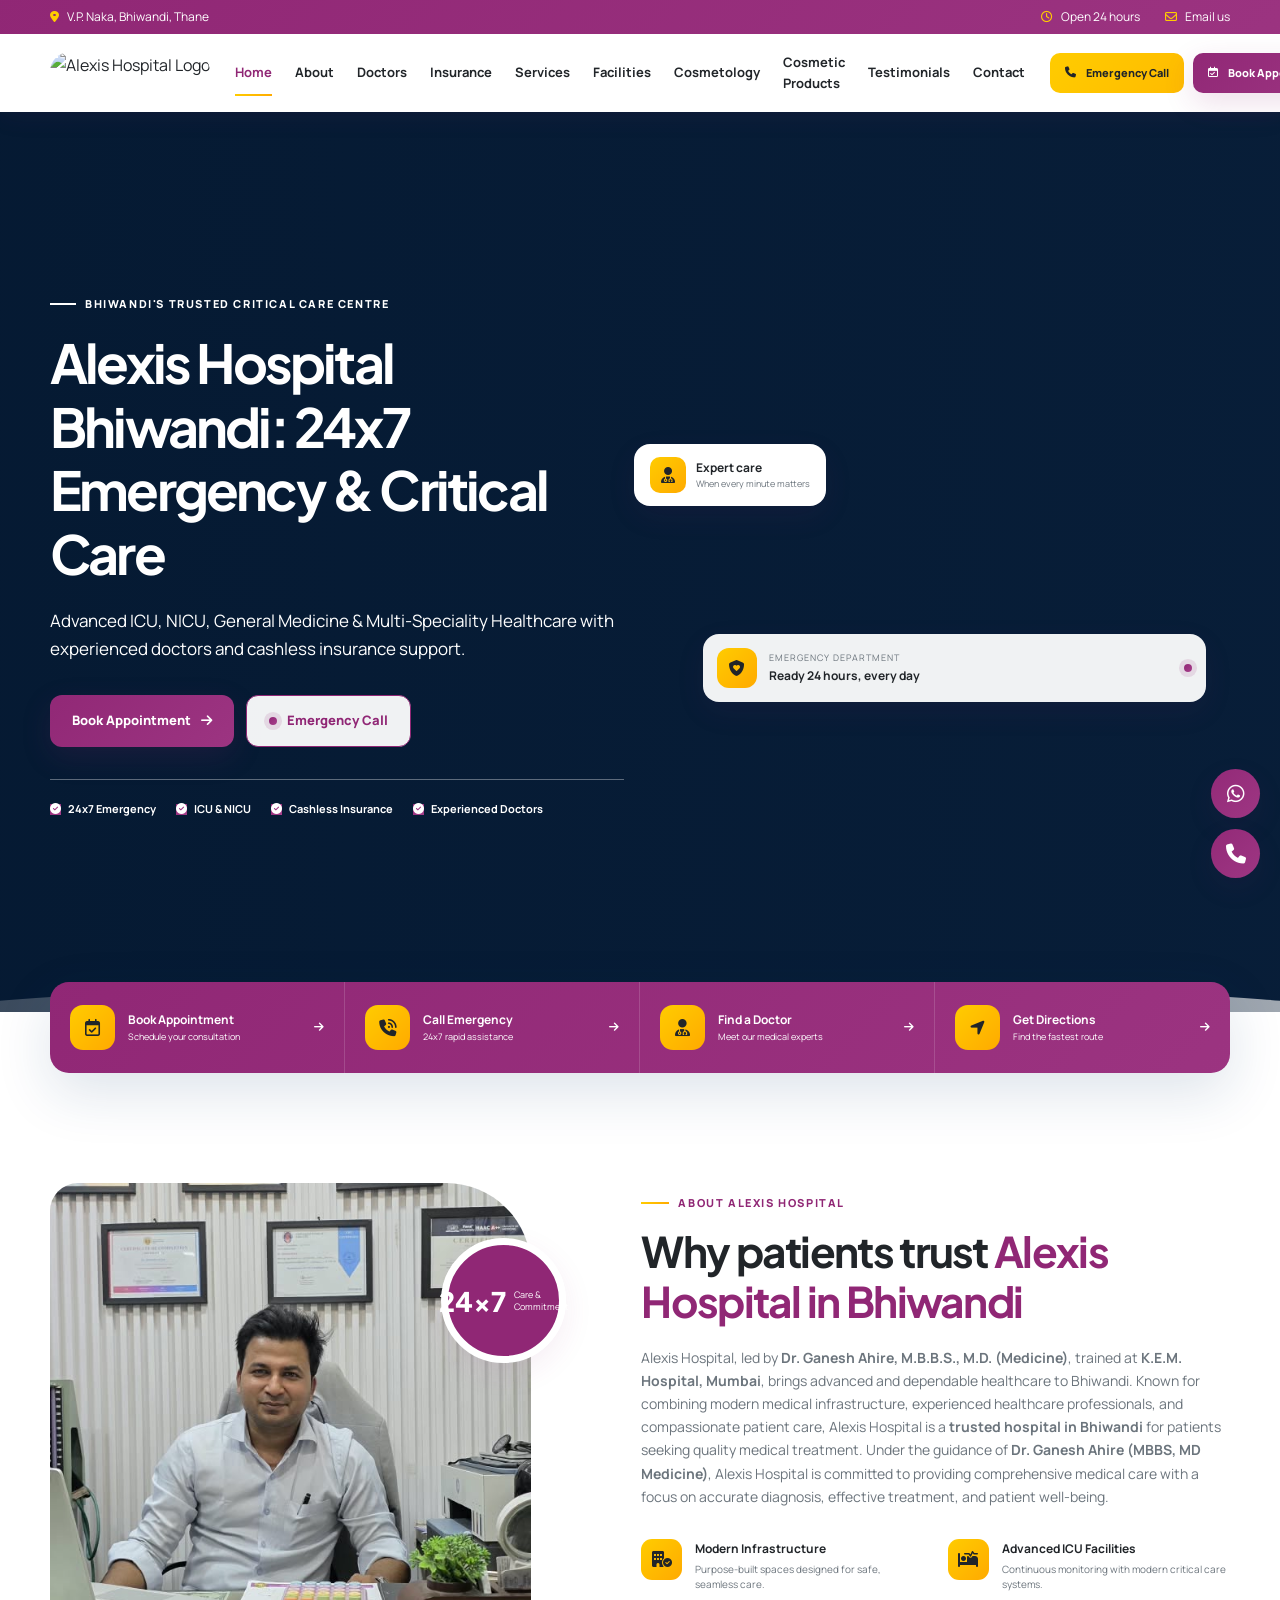
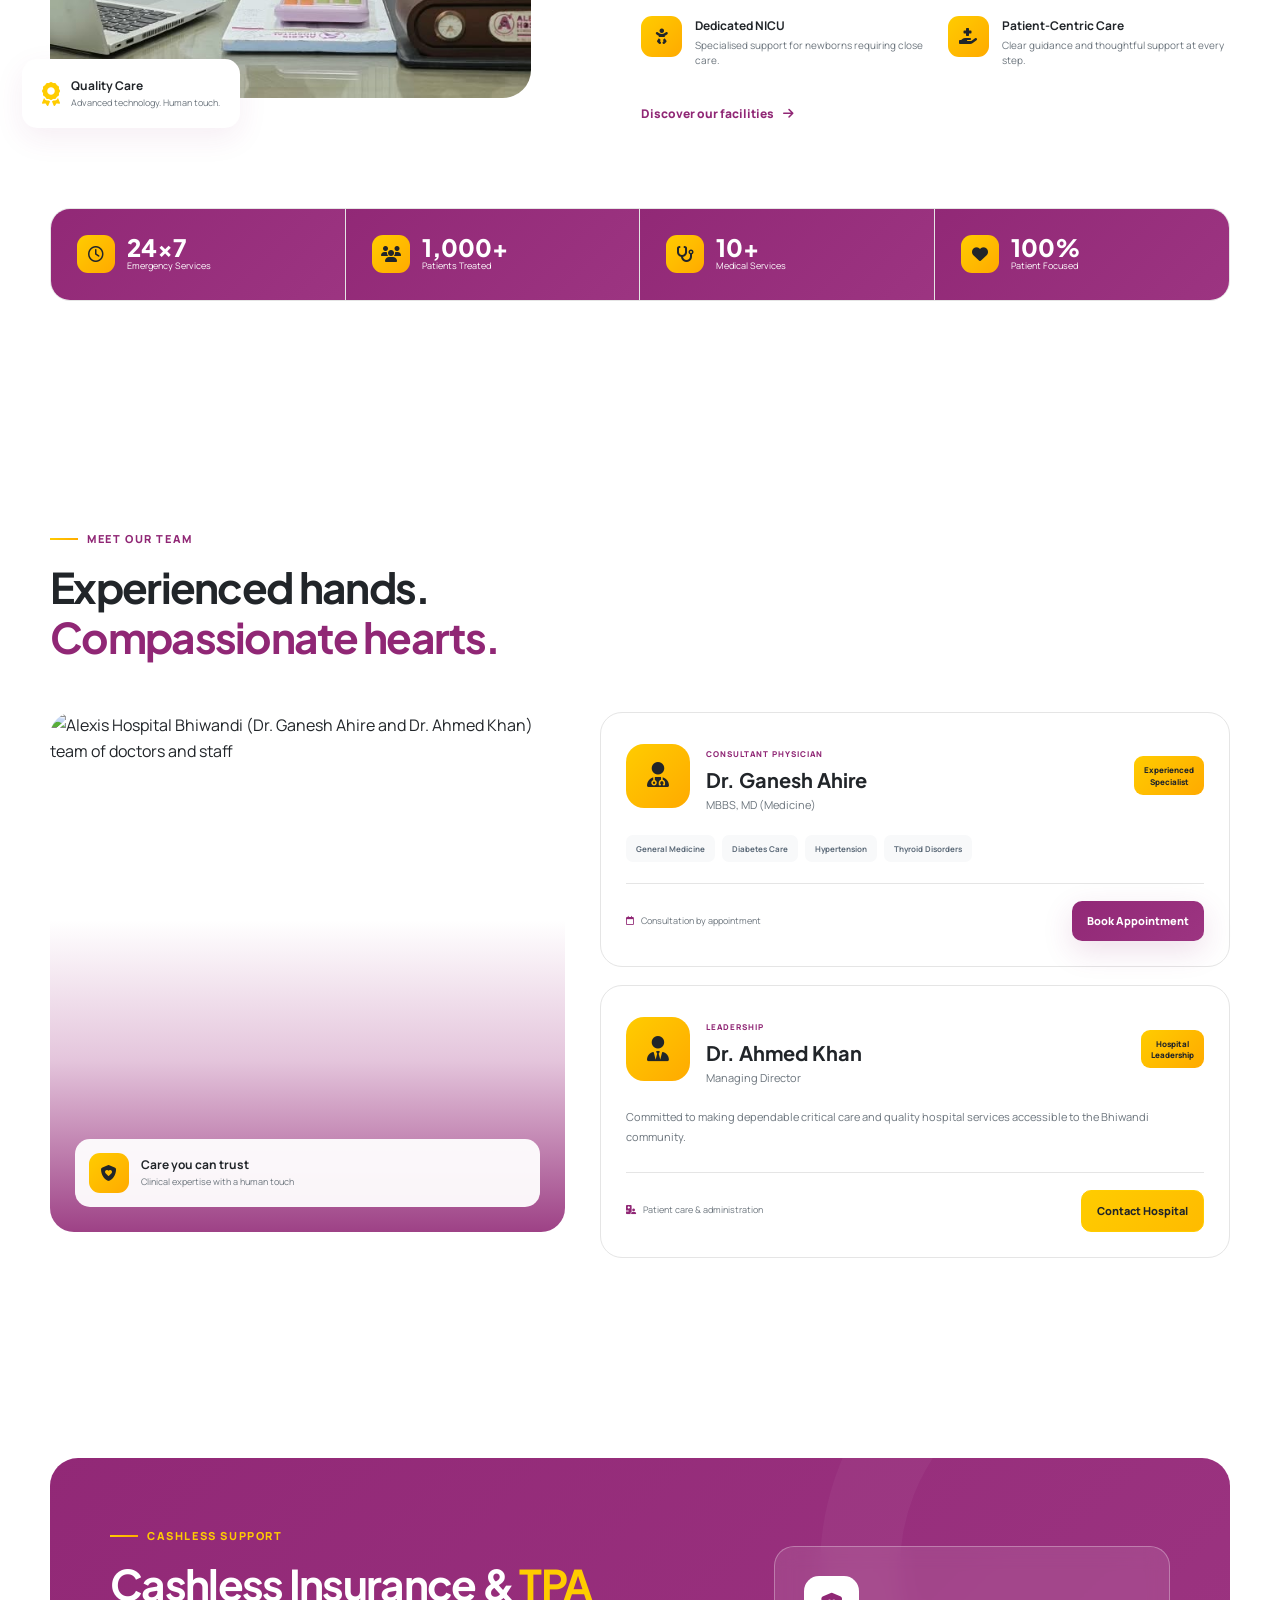
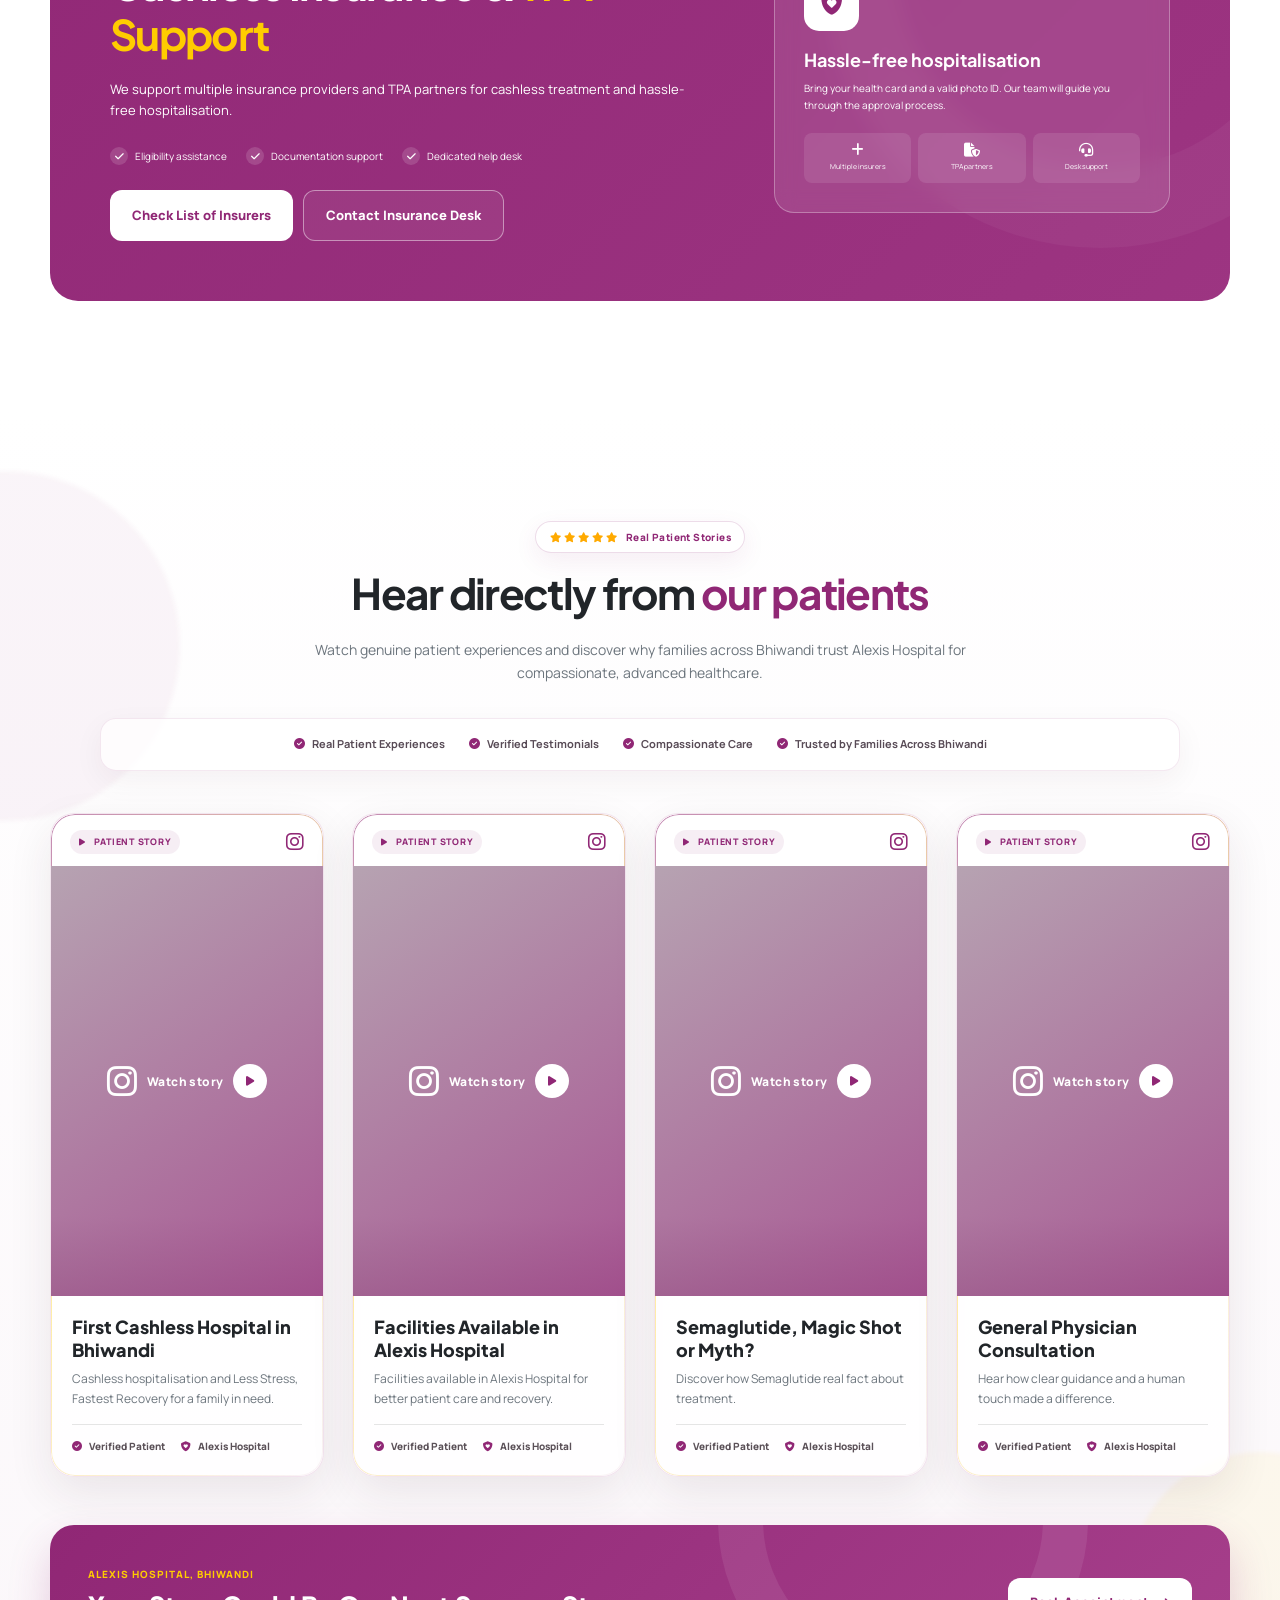
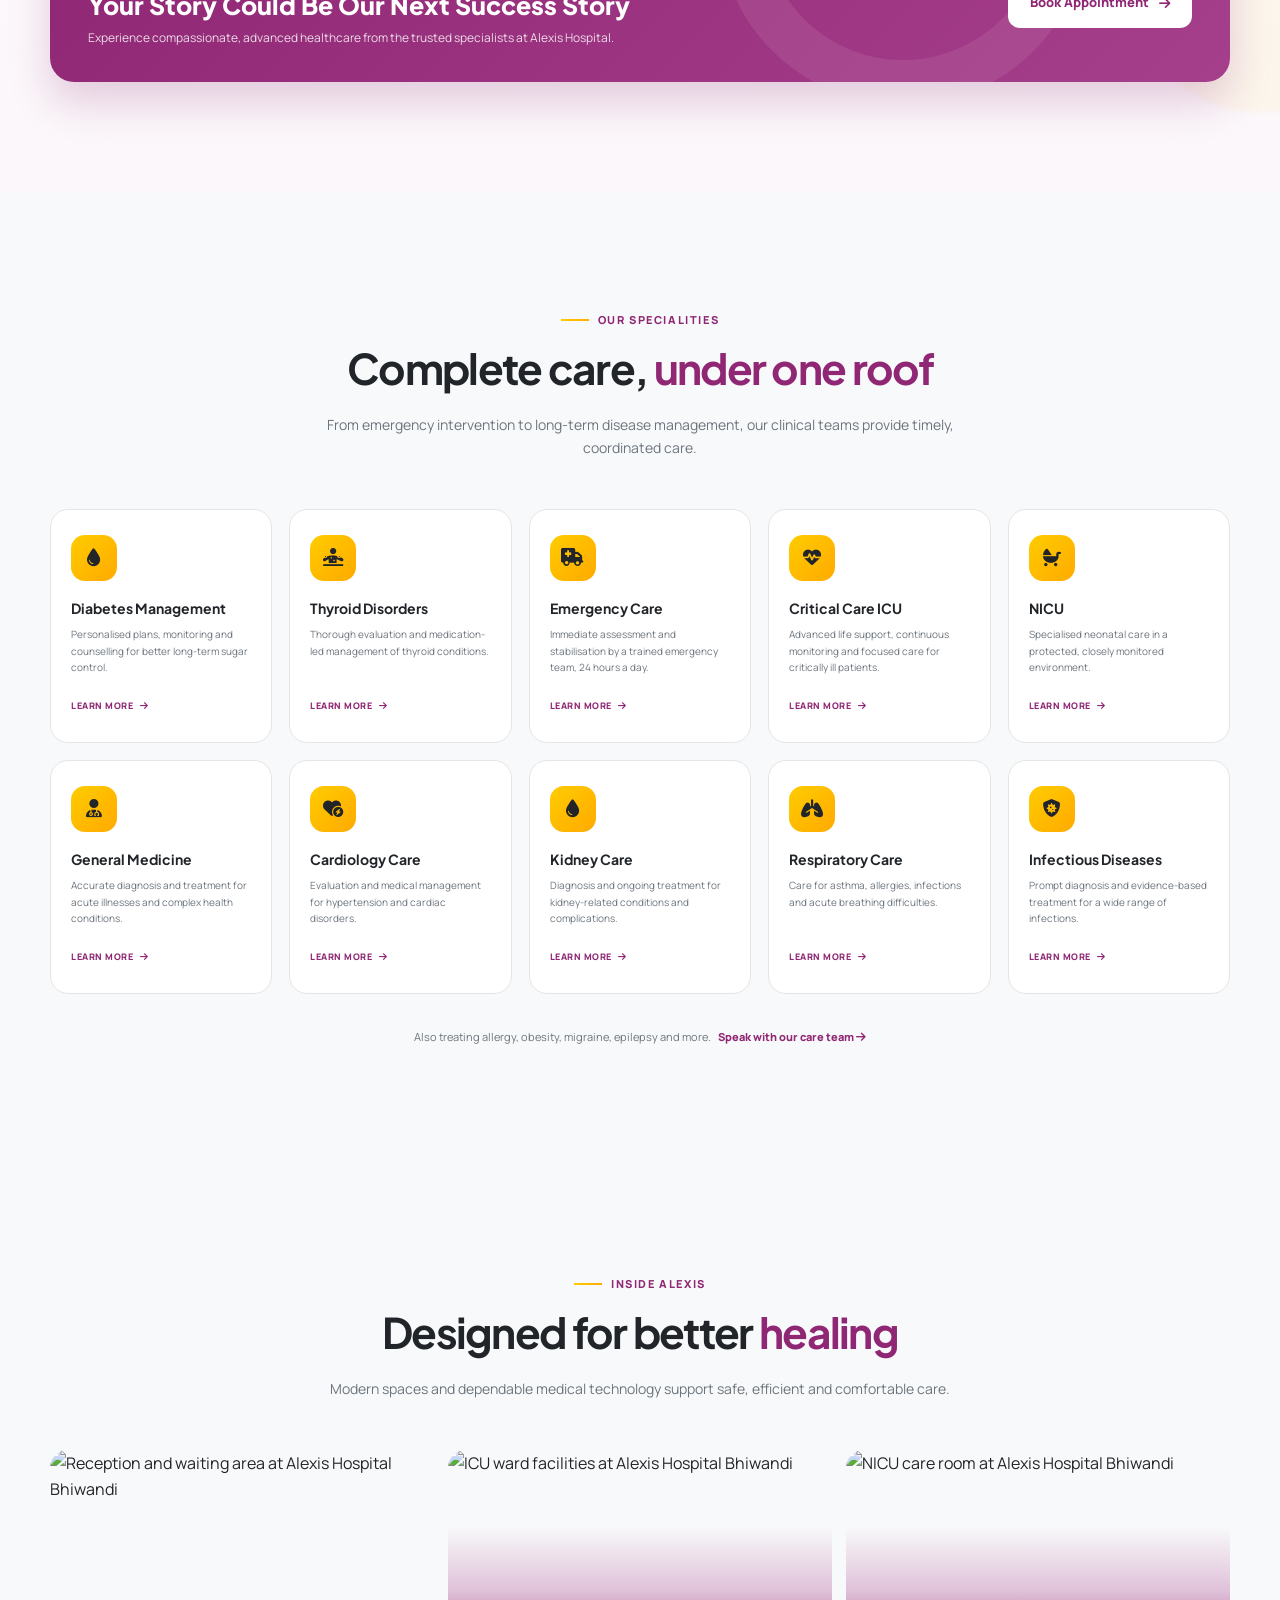
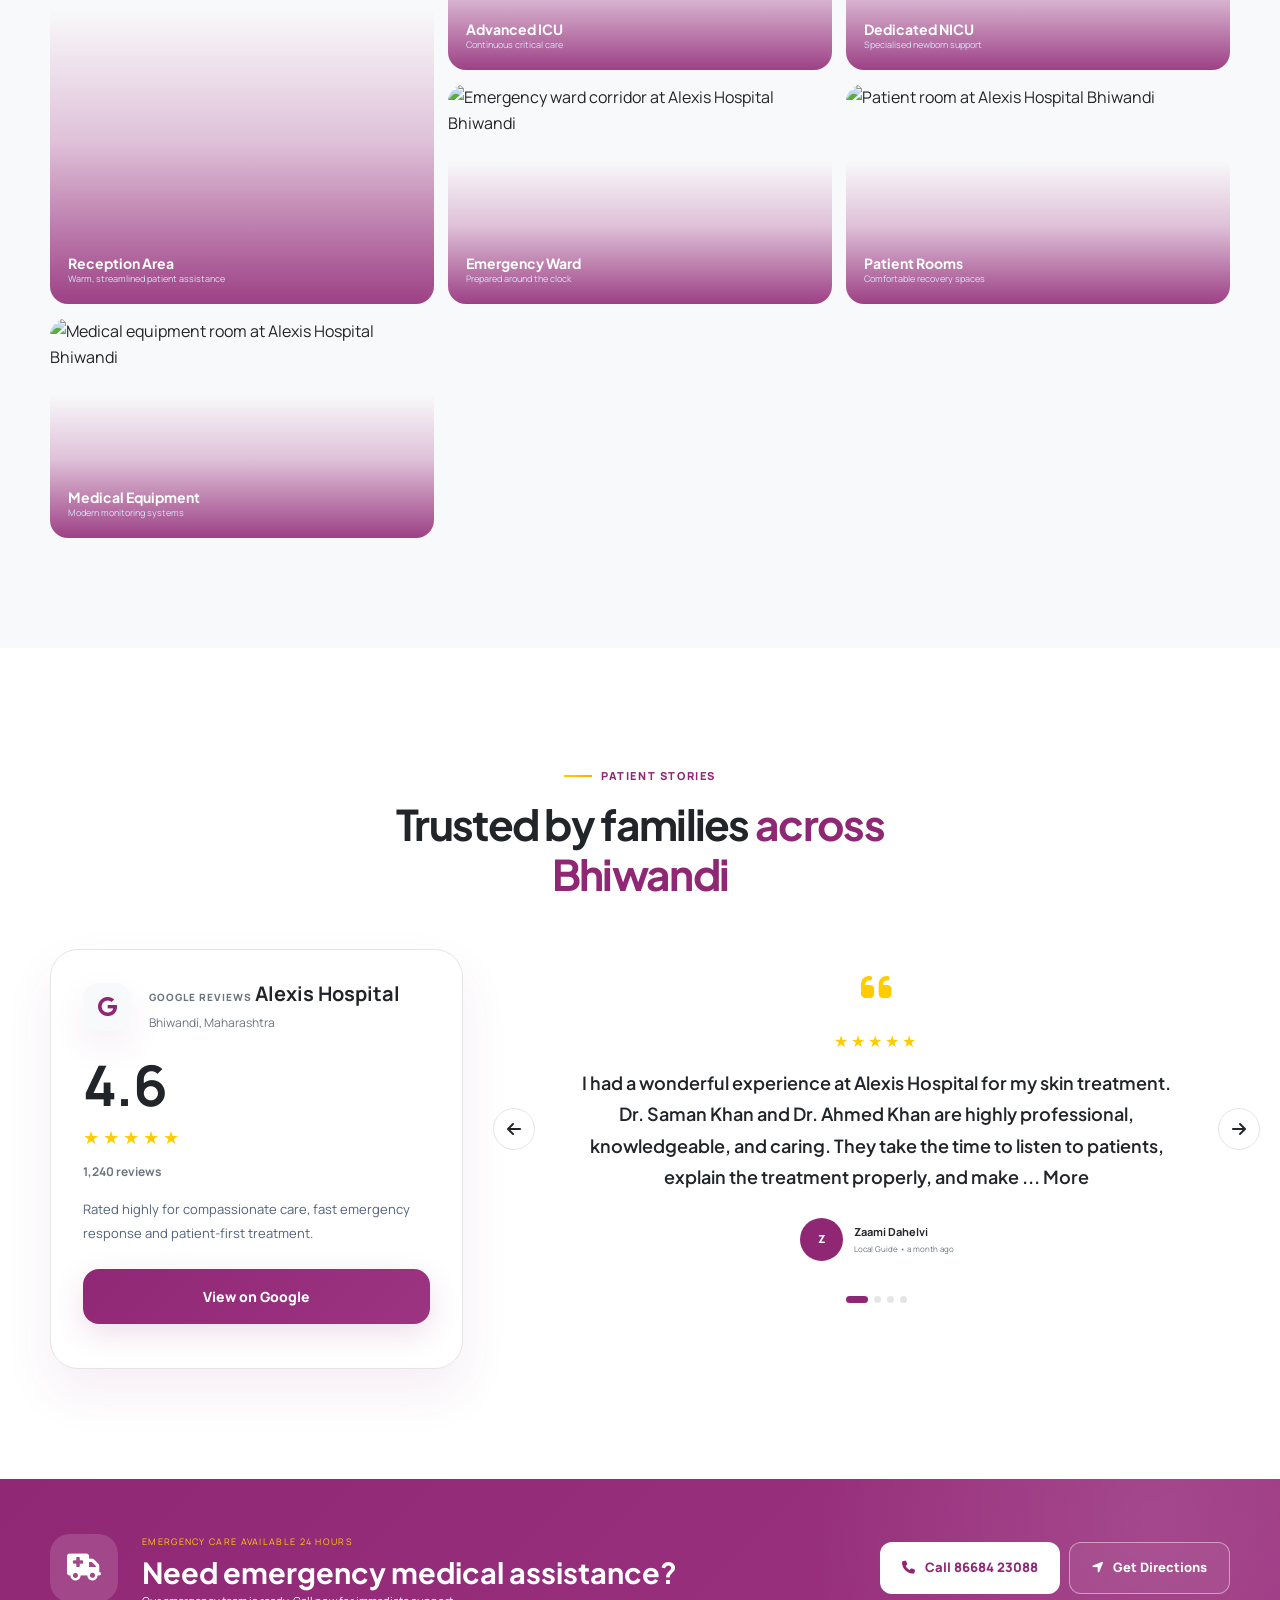
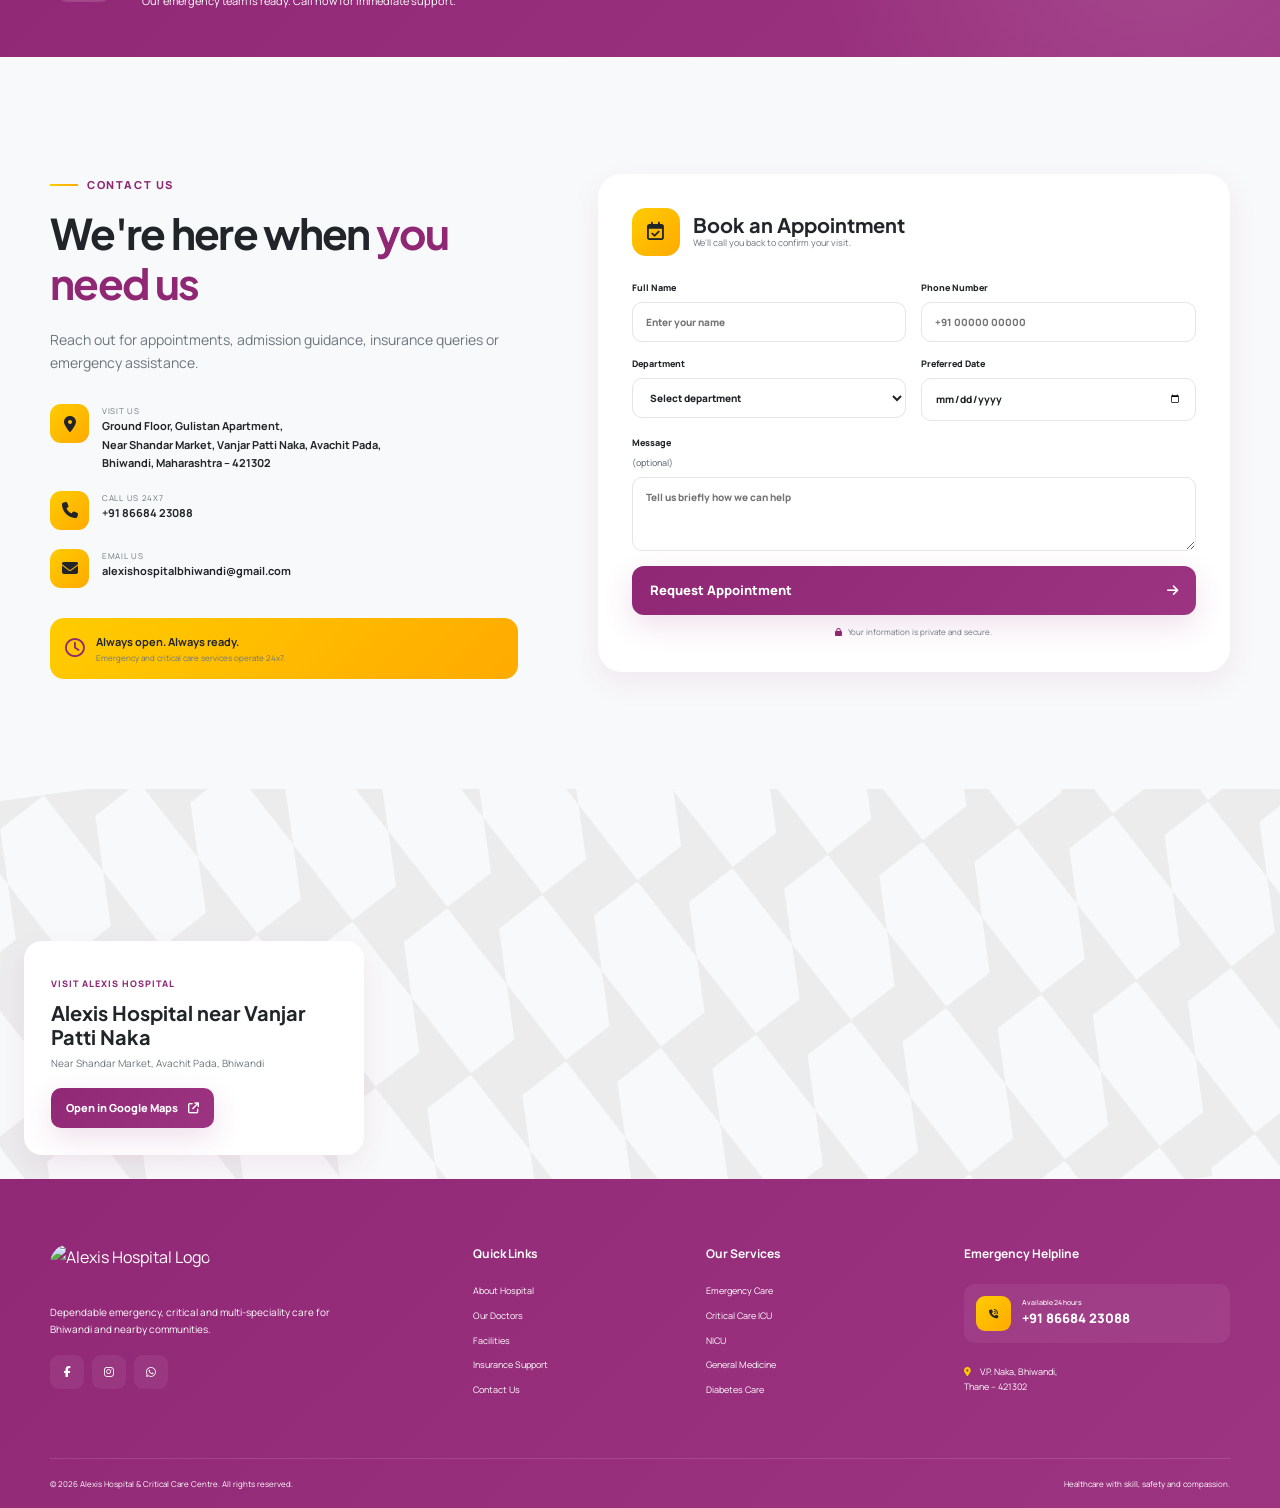
==== commit 720a852c: "Dr Ahmad img and Dr Ganesh Name to Reach the top on Website" ====
--- a/index.html
+++ b/index.html
@@ -155,7 +155,8 @@
       <div class="container about-grid">
         <div class="about-visual reveal">
           <div class="about-image">
-            <img src="img/C1 img.png" alt="Alexis Hospital branded reception wall" loading="lazy" />
+            <!-- <img src="img/C1 img.png" alt="Alexis Hospital branded reception wall" loading="lazy" /> -->
+            <img src="img/Dr Ahamd.jpeg" alt="Alexis Hospital Managing Director (Dr. Ahmad)" loading="lazy" />
           </div>
           <div class="experience-seal">
             <strong>24×7</strong><span>Care &<br />Commitment</span>
@@ -171,9 +172,13 @@
           <div class="section-tag">About Alexis Hospital</div>
           <h2>Why patients trust <span>Alexis Hospital in Bhiwandi</span></h2>
           <p>
-            Alexis Hospital brings advanced critical care to Bhiwandi—combining
-            modern infrastructure, skilled medical professionals and
-            compassionate attention in one dependable healthcare destination.
+            Alexis Hospital, led by <strong>Dr. Ganesh Ahire, M.B.B.S., M.D. (Medicine)</strong>, trained at
+            <strong>K.E.M. Hospital, Mumbai</strong>, brings advanced and dependable healthcare to Bhiwandi. Known for
+            combining modern medical infrastructure, experienced healthcare professionals, and compassionate patient
+            care, Alexis Hospital is a <strong>trusted hospital in Bhiwandi</strong> for patients seeking quality
+            medical treatment. Under the guidance of <strong>Dr. Ganesh Ahire (MBBS, MD Medicine)</strong>, Alexis
+            Hospital is committed to providing comprehensive medical care with a focus on accurate diagnosis, effective
+            treatment, and patient well-being.
           </p>
           <div class="feature-list">
             <div>
@@ -227,7 +232,8 @@
         </div>
         <div class="doctors-layout">
           <div class="team-photo reveal">
-            <img src="img/Doctor img.png" alt="Doctors providing medical care at Alexis Hospital Bhiwandi"
+            <img src="img/Doctor img.png"
+              alt="Alexis Hospital Bhiwandi (Dr. Ganesh Ahire and Dr. Ahmed Khan) team of doctors and staff"
               loading="lazy" />
             <div class="team-caption">
               <i class="fa-solid fa-shield-heart"></i><span><strong>Care you can trust</strong><small>Clinical expertise
@@ -581,7 +587,7 @@
             </p>
             <a href="respiratory-care.html">Learn more <i class="fa-solid fa-arrow-right"></i></a>
           </article>
-          
+
           <article class="service-card reveal">
             <span><i class="fa-solid fa-shield-virus"></i></span>
             <h3>Infectious Diseases</h3>
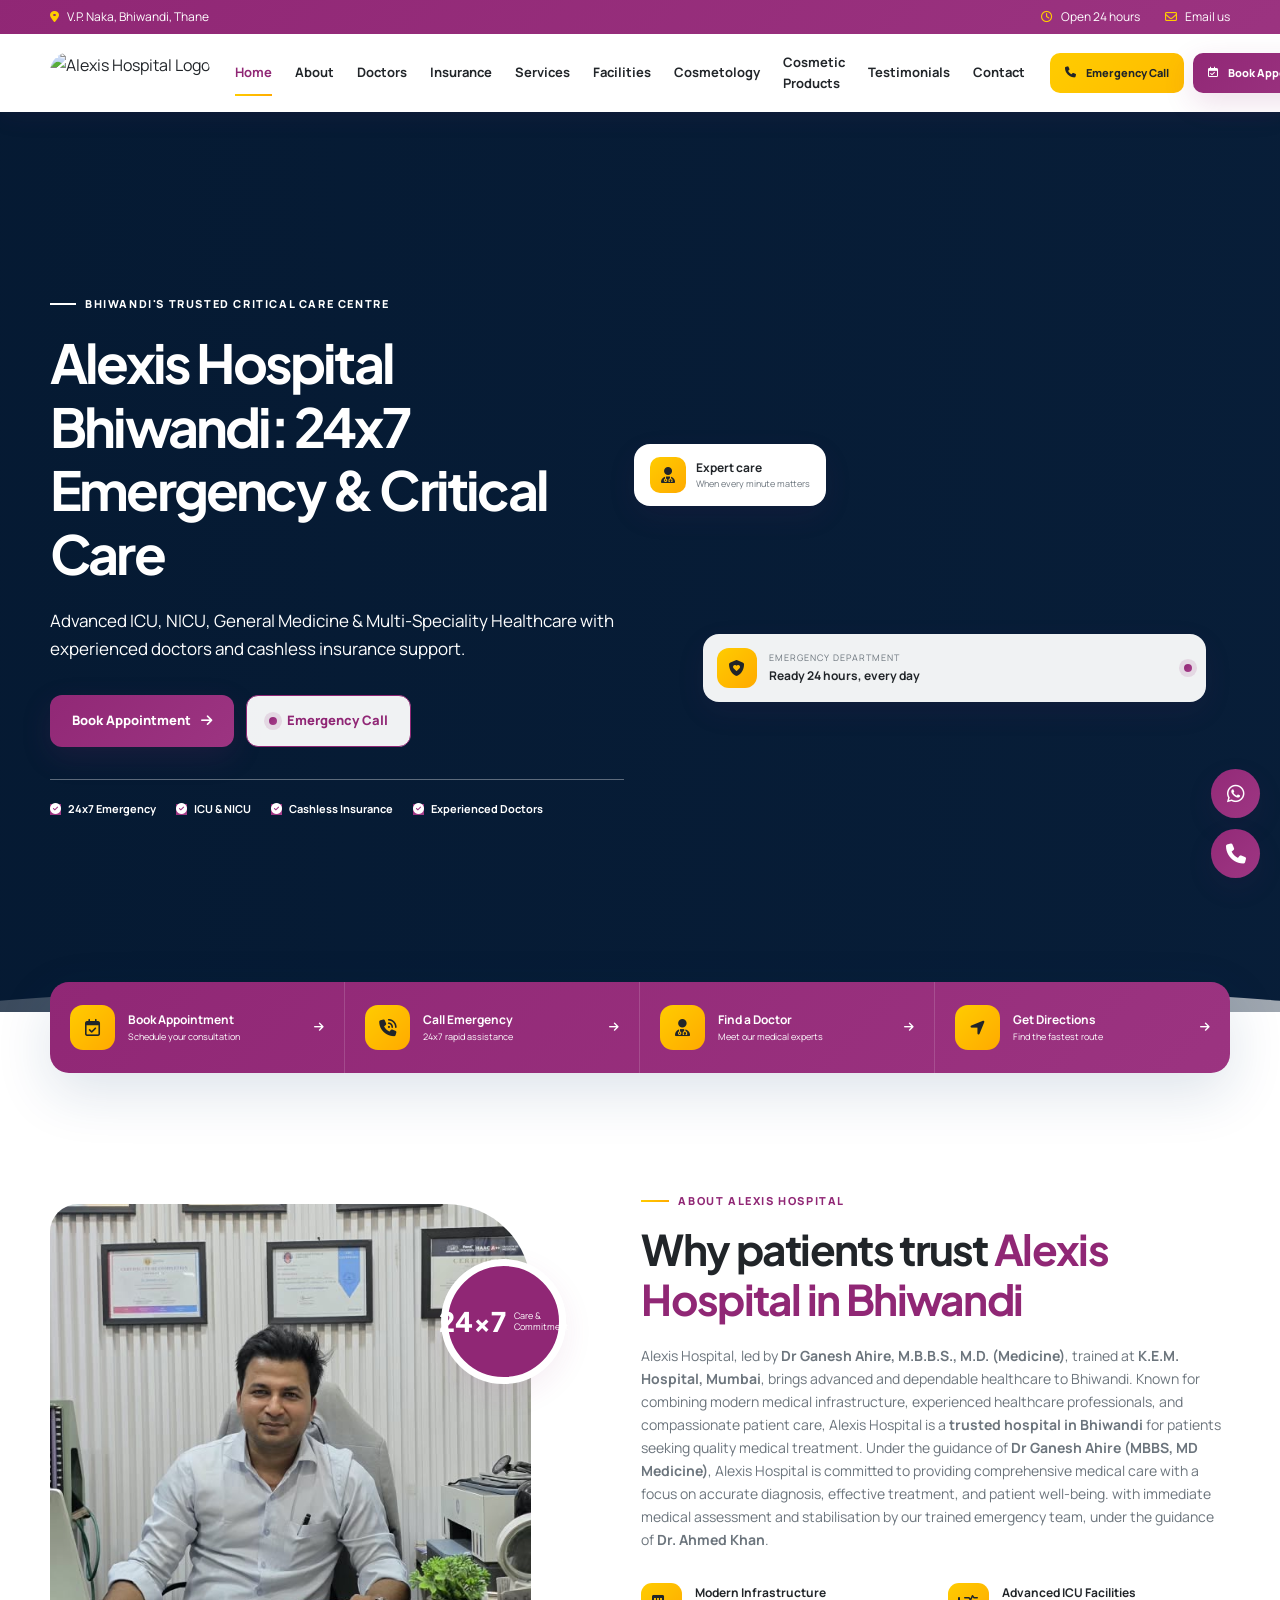
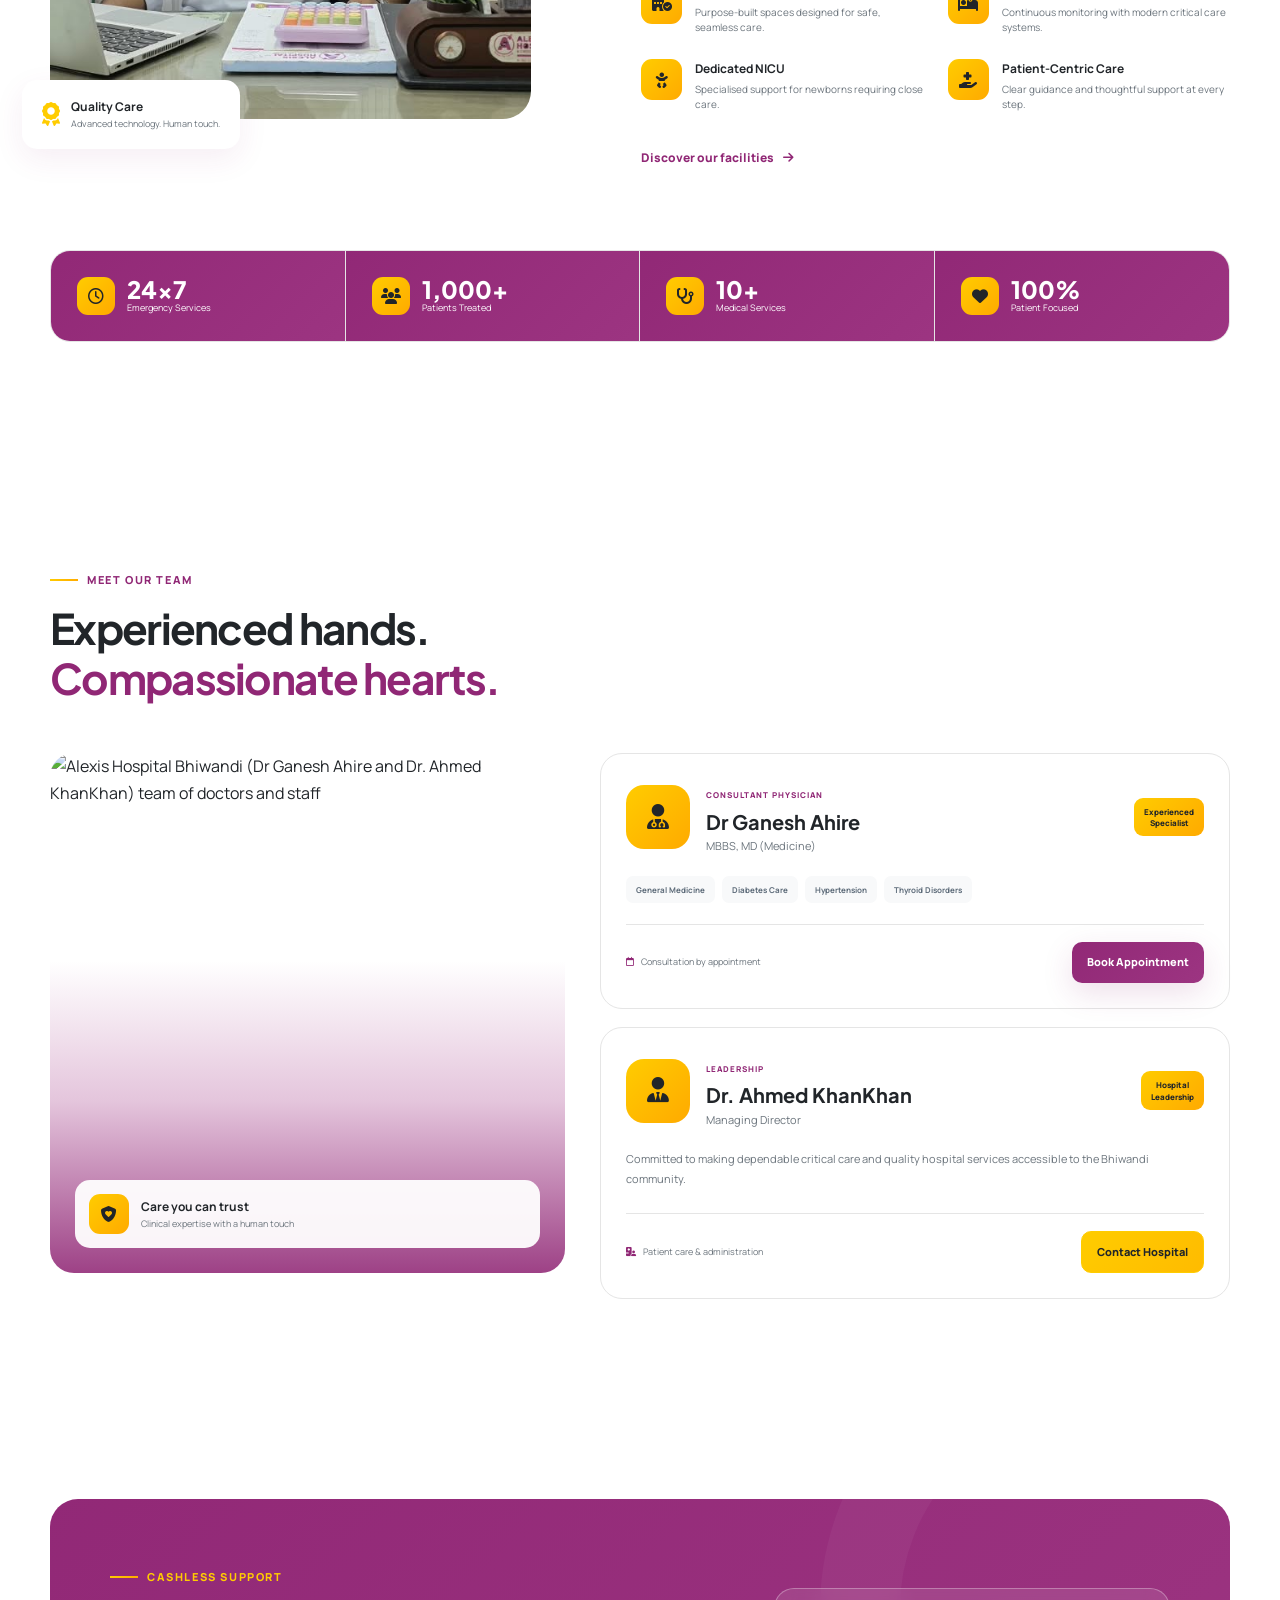
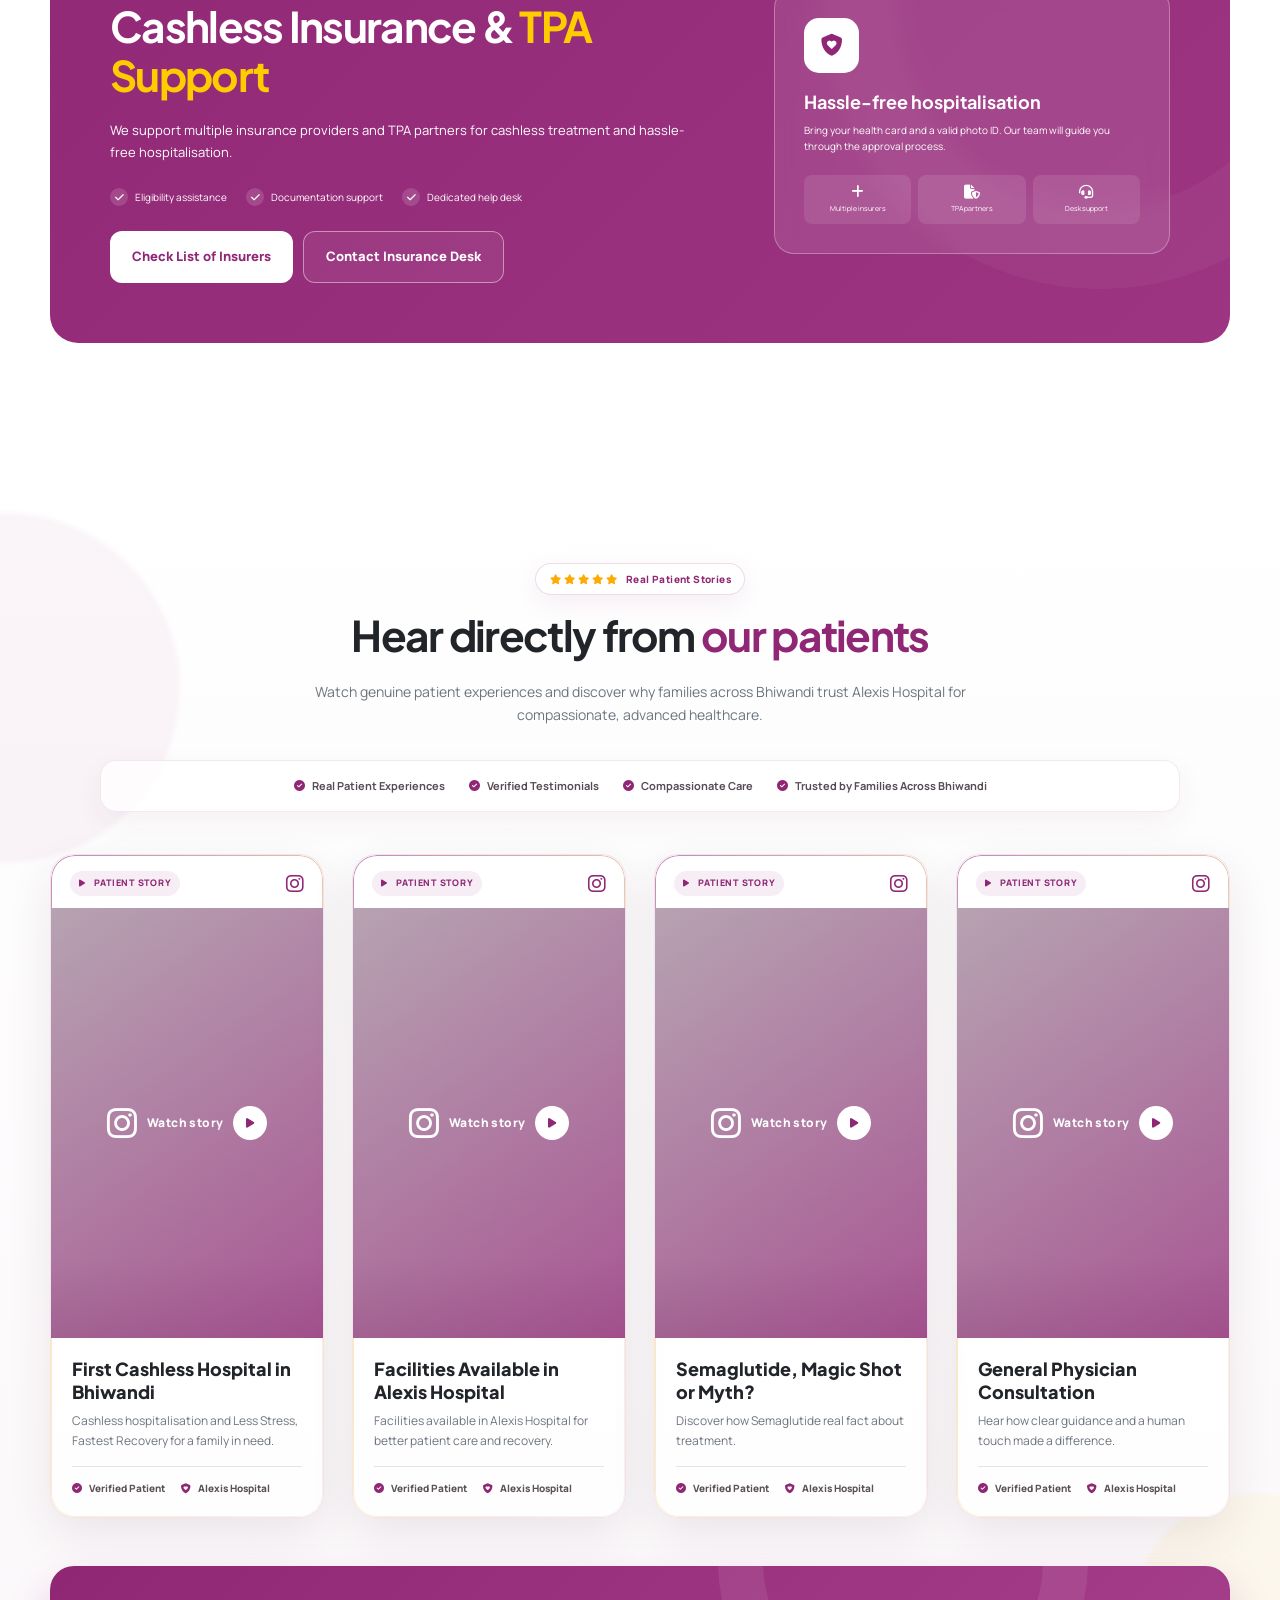
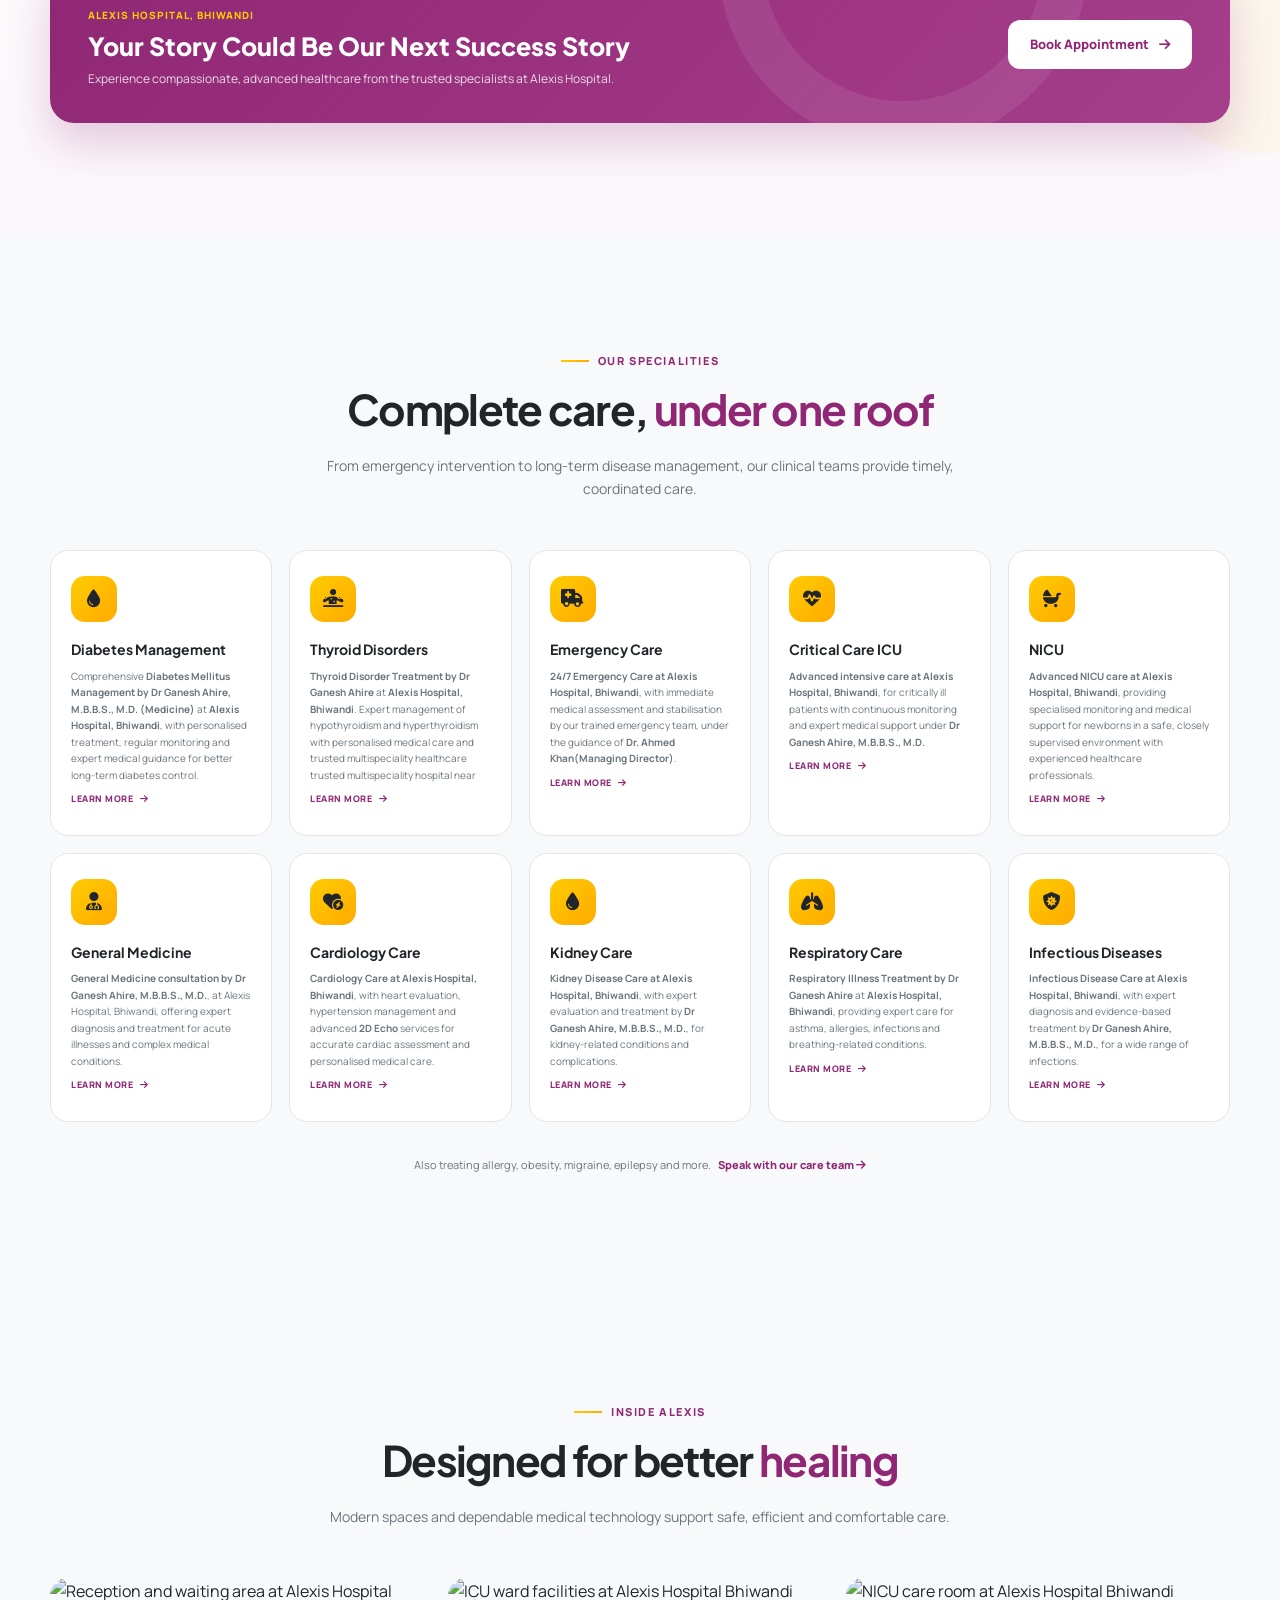
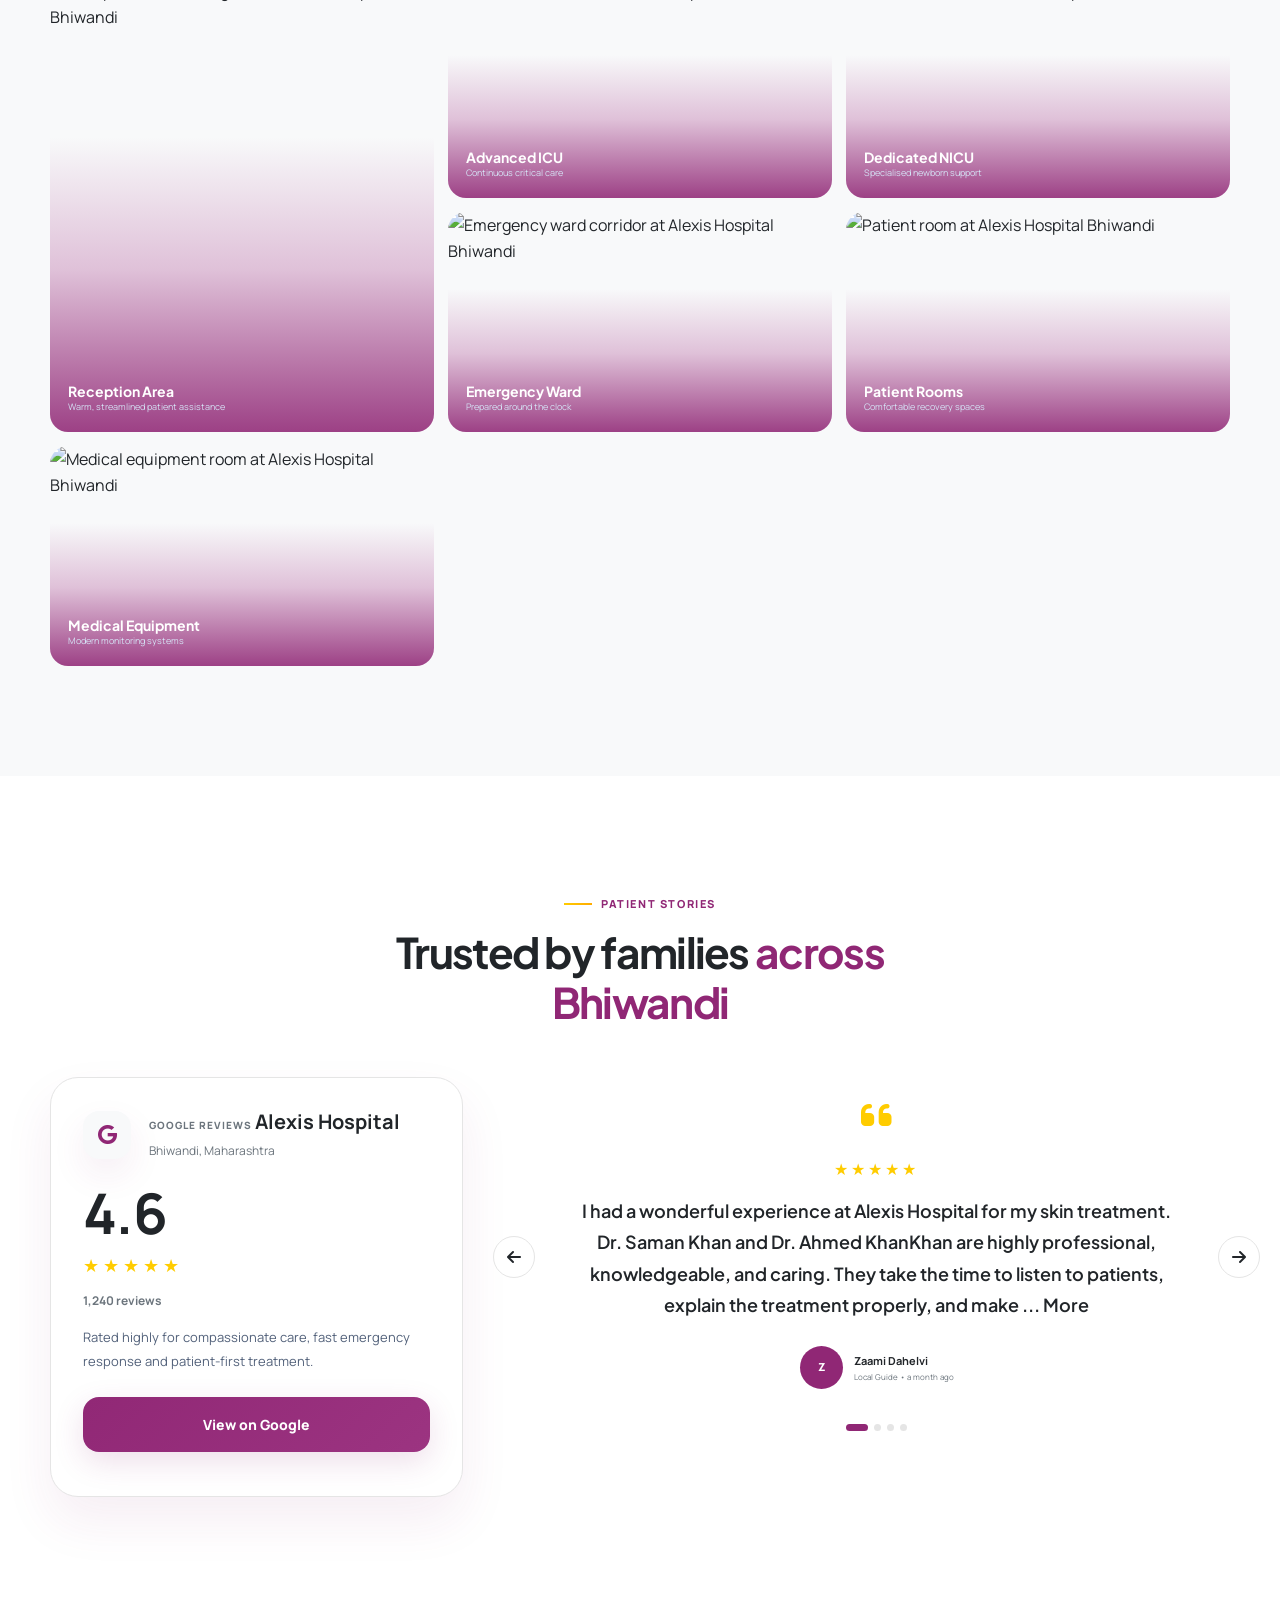
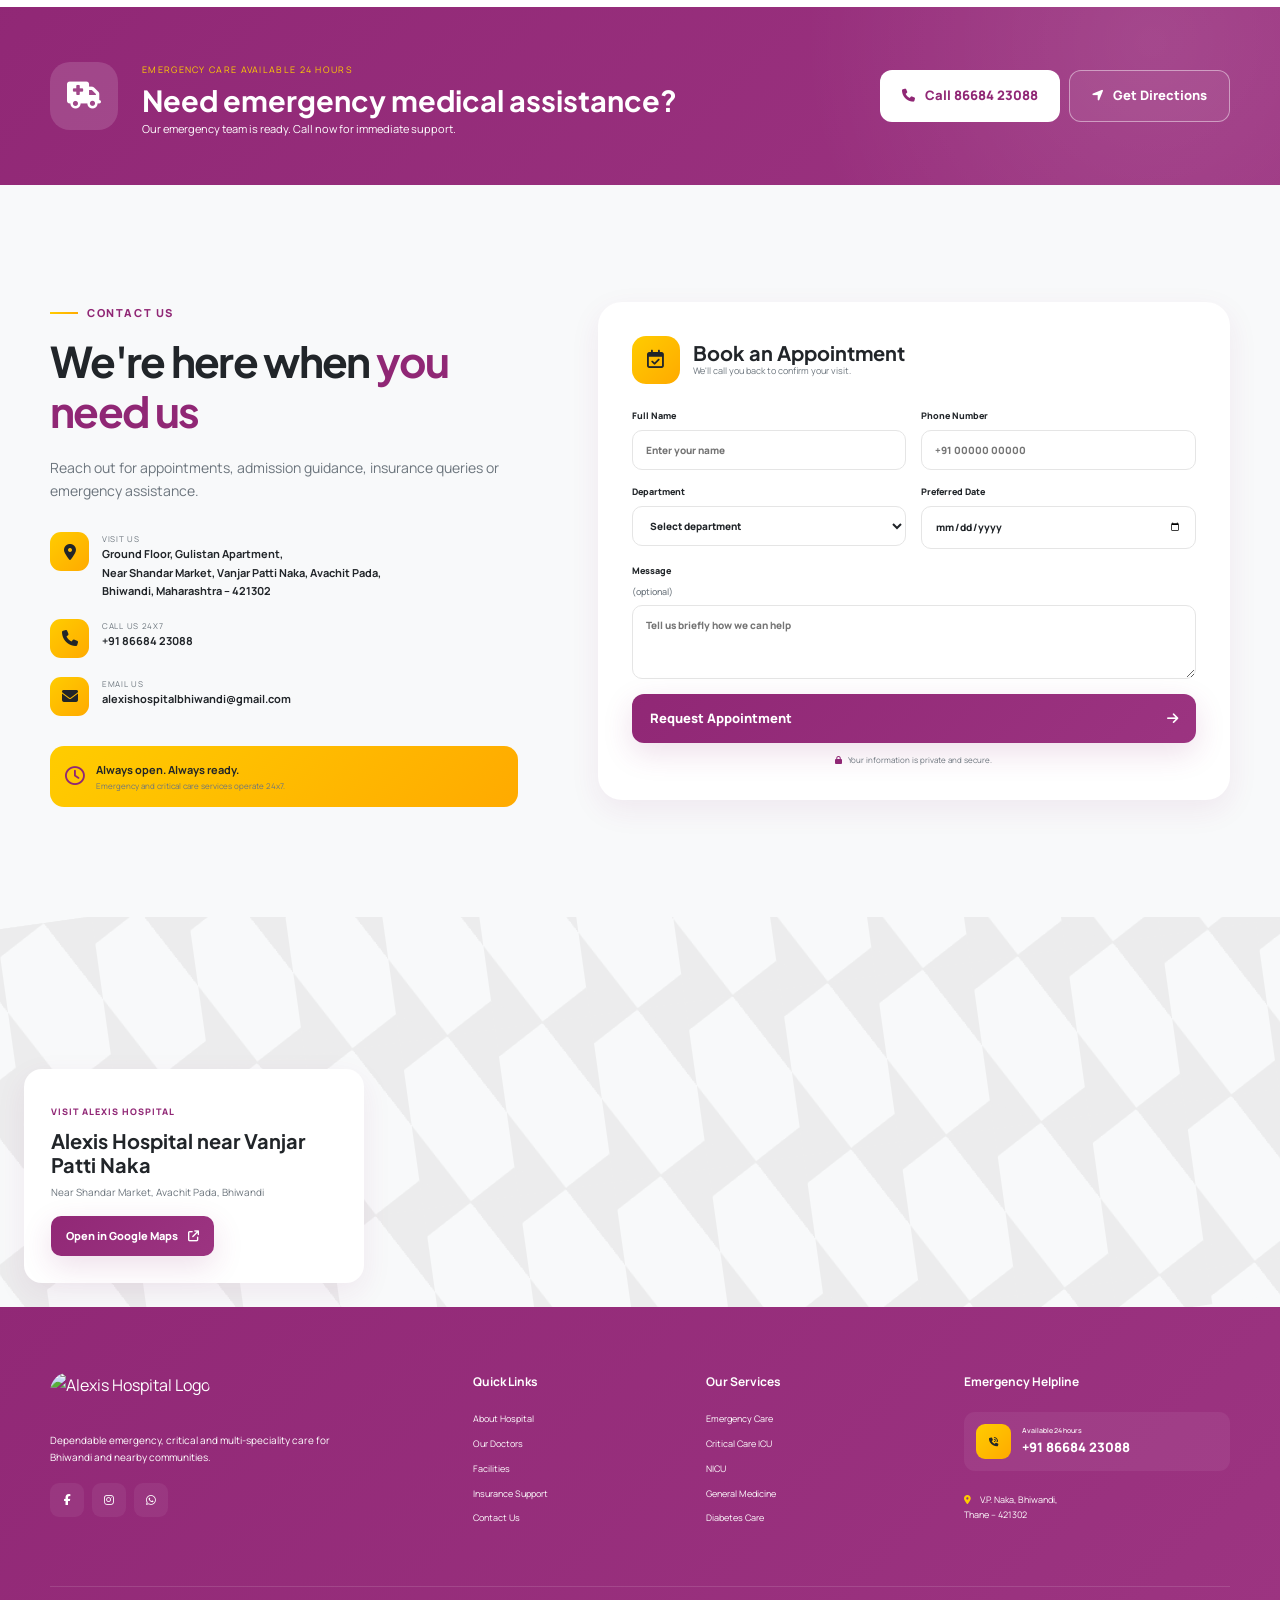
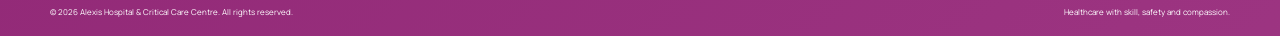
==== commit e6b35979: "Dr Ahmed name , Dr Ganesh Ahire name added for SEO" ====
--- a/index.html
+++ b/index.html
@@ -5,7 +5,7 @@
   <meta charset="UTF-8" />
   <meta name="viewport" content="width=device-width, initial-scale=1.0" />
   <meta name="description"
-    content="Alexis Hospital Bhiwandi, also known as Dr. Ganesh Ahire Hospital, provides 24x7 emergency, ICU, NICU, general medicine and cashless healthcare services in Bhiwandi, Maharashtra." />
+    content="Alexis Hospital Bhiwandi, also known as Dr Ganesh Ahire Hospital, provides 24x7 emergency, ICU, NICU, general medicine and cashless healthcare services in Bhiwandi, Maharashtra." />
   <meta name="theme-color" content="#1769e0" />
   <title>Alexis Hospital Bhiwandi | Healthcare &amp; Medical Services in Bhiwandi</title>
   <link rel="icon" type="image/x-icon" href="img/logo.png" />
@@ -156,7 +156,7 @@
         <div class="about-visual reveal">
           <div class="about-image">
             <!-- <img src="img/C1 img.png" alt="Alexis Hospital branded reception wall" loading="lazy" /> -->
-            <img src="img/Dr Ahamd.jpeg" alt="Alexis Hospital Managing Director (Dr. Ahmad)" loading="lazy" />
+            <img src="img/Dr Ahamd.jpeg" alt="Alexis Hospital Managing Director (Dr. Ahmed)" loading="lazy" />
           </div>
           <div class="experience-seal">
             <strong>24×7</strong><span>Care &<br />Commitment</span>
@@ -172,13 +172,14 @@
           <div class="section-tag">About Alexis Hospital</div>
           <h2>Why patients trust <span>Alexis Hospital in Bhiwandi</span></h2>
           <p>
-            Alexis Hospital, led by <strong>Dr. Ganesh Ahire, M.B.B.S., M.D. (Medicine)</strong>, trained at
+            Alexis Hospital, led by <strong>Dr Ganesh Ahire, M.B.B.S., M.D. (Medicine)</strong>, trained at
             <strong>K.E.M. Hospital, Mumbai</strong>, brings advanced and dependable healthcare to Bhiwandi. Known for
             combining modern medical infrastructure, experienced healthcare professionals, and compassionate patient
             care, Alexis Hospital is a <strong>trusted hospital in Bhiwandi</strong> for patients seeking quality
-            medical treatment. Under the guidance of <strong>Dr. Ganesh Ahire (MBBS, MD Medicine)</strong>, Alexis
+            medical treatment. Under the guidance of <strong>Dr Ganesh Ahire (MBBS, MD Medicine)</strong>, Alexis
             Hospital is committed to providing comprehensive medical care with a focus on accurate diagnosis, effective
-            treatment, and patient well-being.
+            treatment, and patient well-being. with immediate medical assessment and
+            stabilisation by our trained emergency team, under the guidance of <strong>Dr. Ahmed Khan</strong>.
           </p>
           <div class="feature-list">
             <div>
@@ -233,7 +234,7 @@
         <div class="doctors-layout">
           <div class="team-photo reveal">
             <img src="img/Doctor img.png"
-              alt="Alexis Hospital Bhiwandi (Dr. Ganesh Ahire and Dr. Ahmed Khan) team of doctors and staff"
+              alt="Alexis Hospital Bhiwandi (Dr Ganesh Ahire and Dr. Ahmed KhanKhan) team of doctors and staff"
               loading="lazy" />
             <div class="team-caption">
               <i class="fa-solid fa-shield-heart"></i><span><strong>Care you can trust</strong><small>Clinical expertise
@@ -246,7 +247,7 @@
                 <span class="doctor-avatar"><i class="fa-solid fa-user-doctor"></i></span>
                 <div>
                   <span class="role">Consultant Physician</span>
-                  <h3>Dr. Ganesh Ahire</h3>
+                  <h3>Dr Ganesh Ahire</h3>
                   <p>MBBS, MD (Medicine)</p>
                 </div>
                 <span class="experience">Experienced<br />Specialist</span>
@@ -265,7 +266,7 @@
                 <span class="doctor-avatar purple"><i class="fa-solid fa-user-tie"></i></span>
                 <div>
                   <span class="role">Leadership</span>
-                  <h3>Dr. Ahmed Khan</h3>
+                  <h3>Dr. Ahmed KhanKhan</h3>
                   <p>Managing Director</p>
                 </div>
                 <span class="experience purple-badge">Hospital<br />Leadership</span>
@@ -506,74 +507,72 @@
           <article class="service-card reveal">
             <span><i class="fa-solid fa-droplet"></i></span>
             <h3>Diabetes Management</h3>
-            <p>
-              Personalised plans, monitoring and counselling for better
-              long-term sugar control.
-            </p>
+            <p> Comprehensive <strong>Diabetes Mellitus Management by Dr Ganesh Ahire, M.B.B.S., M.D.
+                (Medicine)</strong> at <strong>Alexis Hospital, Bhiwandi</strong>, with personalised treatment, regular
+              monitoring and expert medical guidance for better long-term diabetes control. </p>
             <a href="diabetes-management.html">Learn more <i class="fa-solid fa-arrow-right"></i></a>
           </article>
+
           <article class="service-card reveal">
             <span><i class="fa-solid fa-person-dots-from-line"></i></span>
             <h3>Thyroid Disorders</h3>
             <p>
-              Thorough evaluation and medication-led management of thyroid
-              conditions.
+              <strong>Thyroid Disorder Treatment by Dr Ganesh Ahire</strong> at <strong>Alexis Hospital,
+                Bhiwandi</strong>. Expert management of hypothyroidism and hyperthyroidism with personalised medical
+              care and trusted multispeciality healthcare trusted multispeciality hospital near
             </p>
             <a href="thyroid-disorders.html">Learn more <i class="fa-solid fa-arrow-right"></i></a>
           </article>
+
           <article class="service-card reveal">
             <span><i class="fa-solid fa-truck-medical"></i></span>
             <h3>Emergency Care</h3>
-            <p>
-              Immediate assessment and stabilisation by a trained emergency
-              team, 24 hours a day.
-            </p>
+            <p> <strong>24/7 Emergency Care at Alexis Hospital, Bhiwandi</strong>, with immediate medical assessment and
+              stabilisation by our trained emergency team, under the guidance of <strong>Dr. Ahmed Khan(Managing
+                Director)</strong>. </p>
             <a href="#appointment">Learn more <i class="fa-solid fa-arrow-right"></i></a>
           </article>
+
           <article class="service-card reveal">
             <span><i class="fa-solid fa-heart-pulse"></i></span>
             <h3>Critical Care ICU</h3>
-            <p>
-              Advanced life support, continuous monitoring and focused care
-              for critically ill patients.
+            <p> <strong>Advanced intensive care at Alexis Hospital, Bhiwandi</strong>, for critically ill patients with
+              continuous monitoring and expert medical support under <strong>Dr Ganesh Ahire, M.B.B.S., M.D.</strong>
             </p>
             <a href="critical-care-icu.html">Learn more <i class="fa-solid fa-arrow-right"></i></a>
           </article>
+
           <article class="service-card reveal">
             <span><i class="fa-solid fa-baby-carriage"></i></span>
             <h3>NICU</h3>
-            <p>
-              Specialised neonatal care in a protected, closely monitored
-              environment.
-            </p>
+            <p> <strong>Advanced NICU care at Alexis Hospital, Bhiwandi</strong>, providing specialised monitoring and
+              medical support for newborns in a safe, closely supervised environment with experienced healthcare
+              professionals. </p>
             <a href="nicu.html">Learn more <i class="fa-solid fa-arrow-right"></i></a>
           </article>
+
           <article class="service-card reveal">
             <span><i class="fa-solid fa-user-doctor"></i></span>
             <h3>General Medicine</h3>
-            <p>
-              Accurate diagnosis and treatment for acute illnesses and complex
-              health conditions.
-            </p>
+            <p> <strong>General Medicine consultation by Dr Ganesh Ahire, M.B.B.S., M.D.</strong>, at Alexis Hospital,
+              Bhiwandi, offering expert diagnosis and treatment for acute illnesses and complex medical conditions. </p>
             <a href="#appointment">Learn more <i class="fa-solid fa-arrow-right"></i></a>
           </article>
 
           <article class="service-card reveal">
             <span><i class="fa-solid fa-heart-circle-bolt"></i></span>
             <h3>Cardiology Care</h3>
-            <p>
-              Evaluation and medical management for hypertension and cardiac
-              disorders.
-            </p>
+            <p> <strong>Cardiology Care at Alexis Hospital, Bhiwandi</strong>, with heart evaluation, hypertension
+              management and advanced <strong>2D Echo</strong> services for accurate cardiac assessment and personalised
+              medical care. </p>
             <a href="cardiology-care.html">Learn more <i class="fa-solid fa-arrow-right"></i></a>
           </article>
 
           <article class="service-card reveal">
             <span><i class="fa-solid fa-droplet"></i></span>
             <h3>Kidney Care</h3>
-            <p>
-              Diagnosis and ongoing treatment for kidney-related conditions
-              and complications.
+            <p> <strong>Kidney Disease Care at Alexis Hospital, Bhiwandi</strong>, with expert evaluation and treatment
+              by <strong>Dr Ganesh Ahire, M.B.B.S., M.D.</strong>, for kidney-related conditions and complications.
             </p>
             <a href="kidney-care.html">Learn more <i class="fa-solid fa-arrow-right"></i></a>
           </article>
@@ -581,20 +580,18 @@
           <article class="service-card reveal">
             <span><i class="fa-solid fa-lungs"></i></span>
             <h3>Respiratory Care</h3>
-            <p>
-              Care for asthma, allergies, infections and acute breathing
-              difficulties.
-            </p>
+            <p> <strong>Respiratory Illness Treatment by Dr Ganesh Ahire</strong> at <strong>Alexis Hospital,
+                Bhiwandi</strong>, providing expert care for asthma, allergies, infections and breathing-related
+              conditions. </p>
             <a href="respiratory-care.html">Learn more <i class="fa-solid fa-arrow-right"></i></a>
           </article>
 
           <article class="service-card reveal">
             <span><i class="fa-solid fa-shield-virus"></i></span>
             <h3>Infectious Diseases</h3>
-            <p>
-              Prompt diagnosis and evidence-based treatment for a wide range
-              of infections.
-            </p>
+            <p> <strong>Infectious Disease Care at Alexis Hospital, Bhiwandi</strong>, with expert diagnosis and
+              evidence-based treatment by <strong>Dr Ganesh Ahire, M.B.B.S., M.D.</strong>, for a wide range of
+              infections. </p>
             <a href="infectious-diseases.html">Learn more <i class="fa-solid fa-arrow-right"></i></a>
           </article>
         </div>
@@ -720,7 +717,7 @@
                   <div class="stars">★★★★★</div>
                   <blockquote>
                     I had a wonderful experience at Alexis Hospital for my
-                    skin treatment. Dr. Saman Khan and Dr. Ahmed Khan are
+                    skin treatment. Dr. Saman Khan and Dr. Ahmed KhanKhan are
                     highly professional, knowledgeable, and caring. They take
                     the time to listen to patients, explain the treatment
                     properly, and make ...
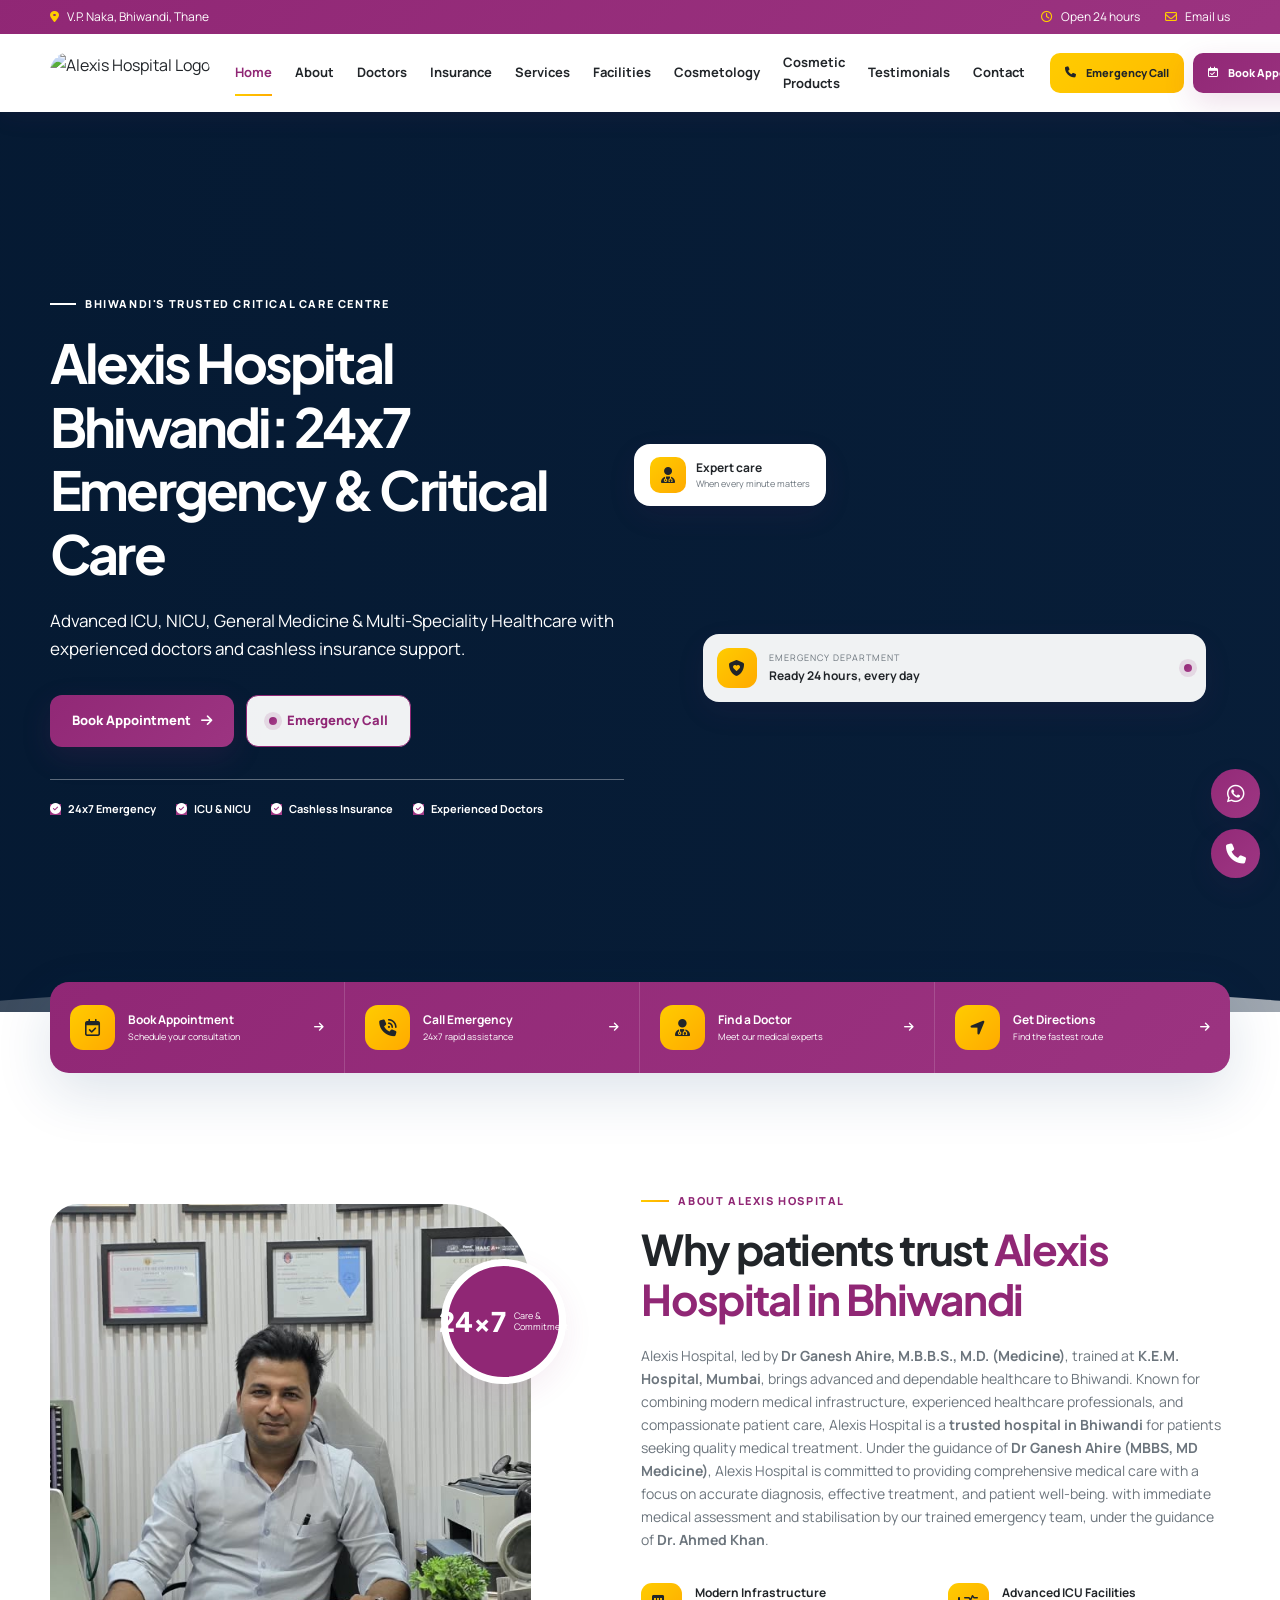
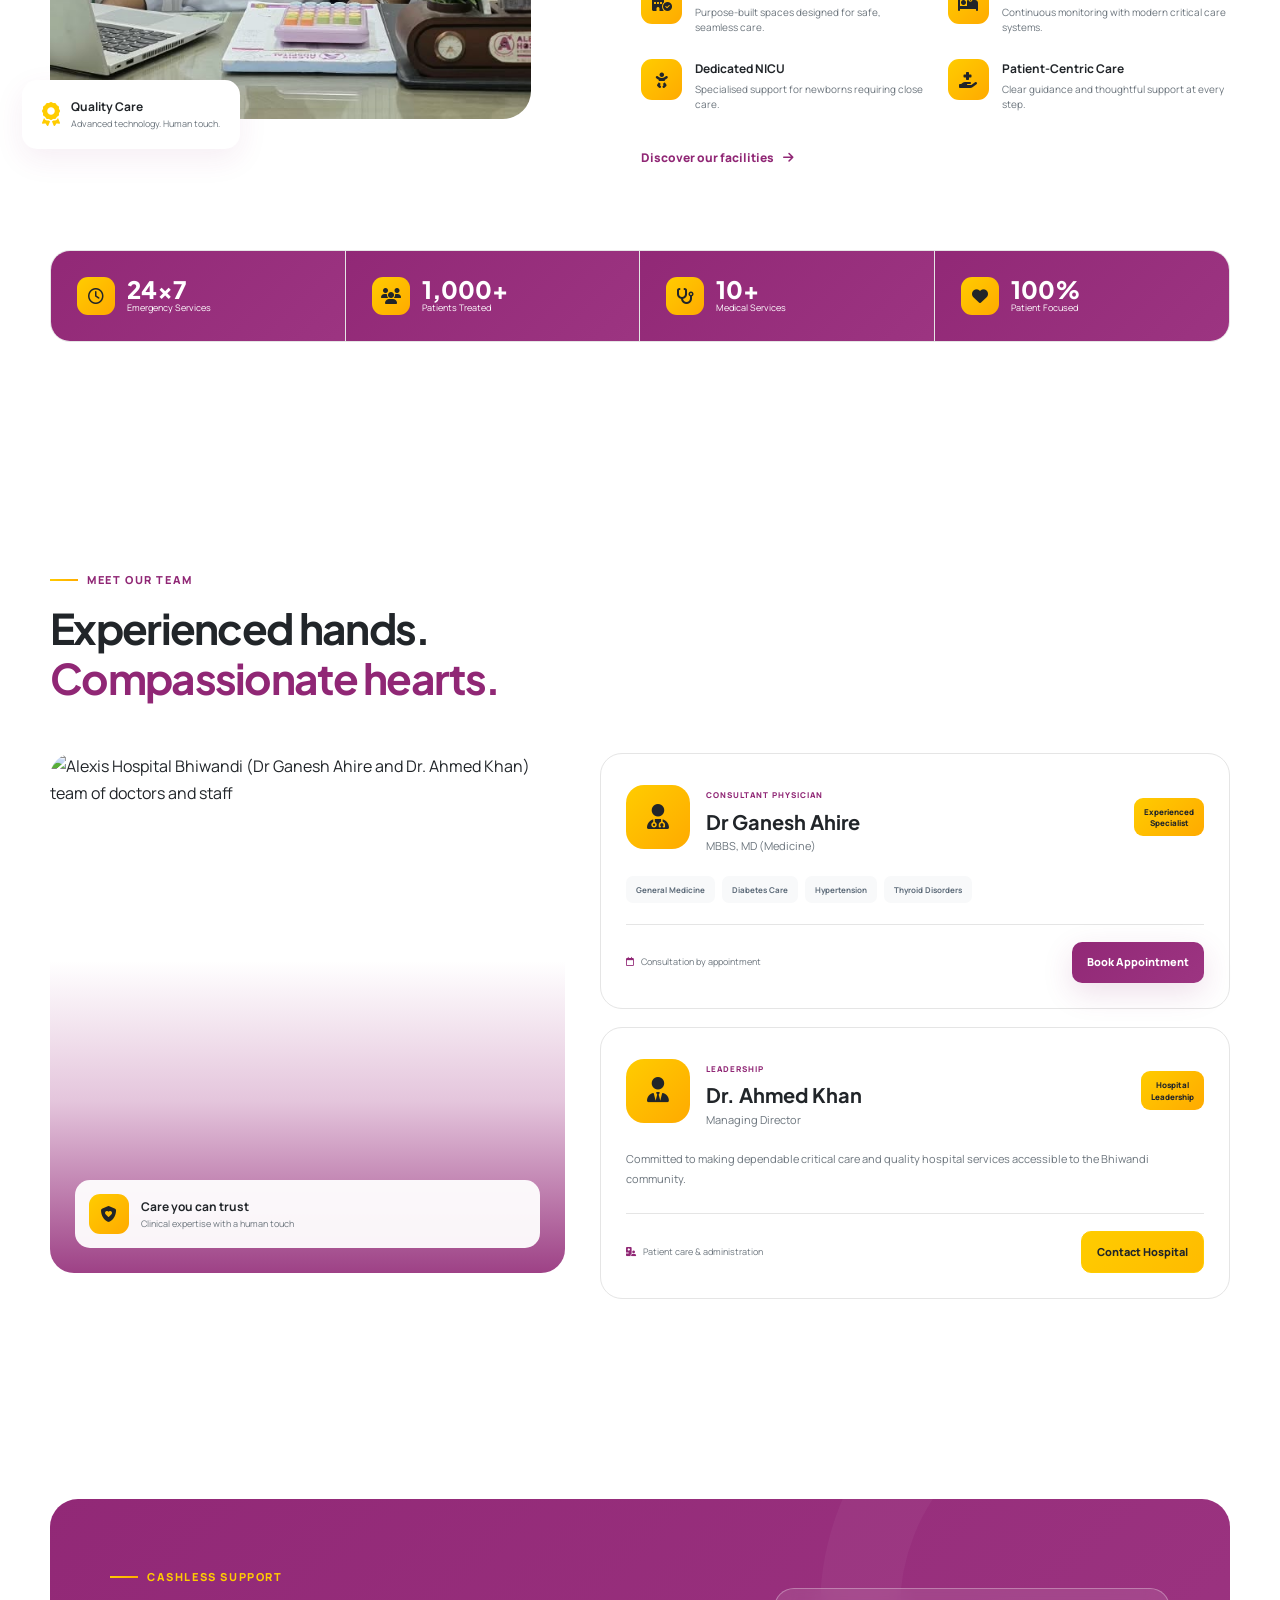
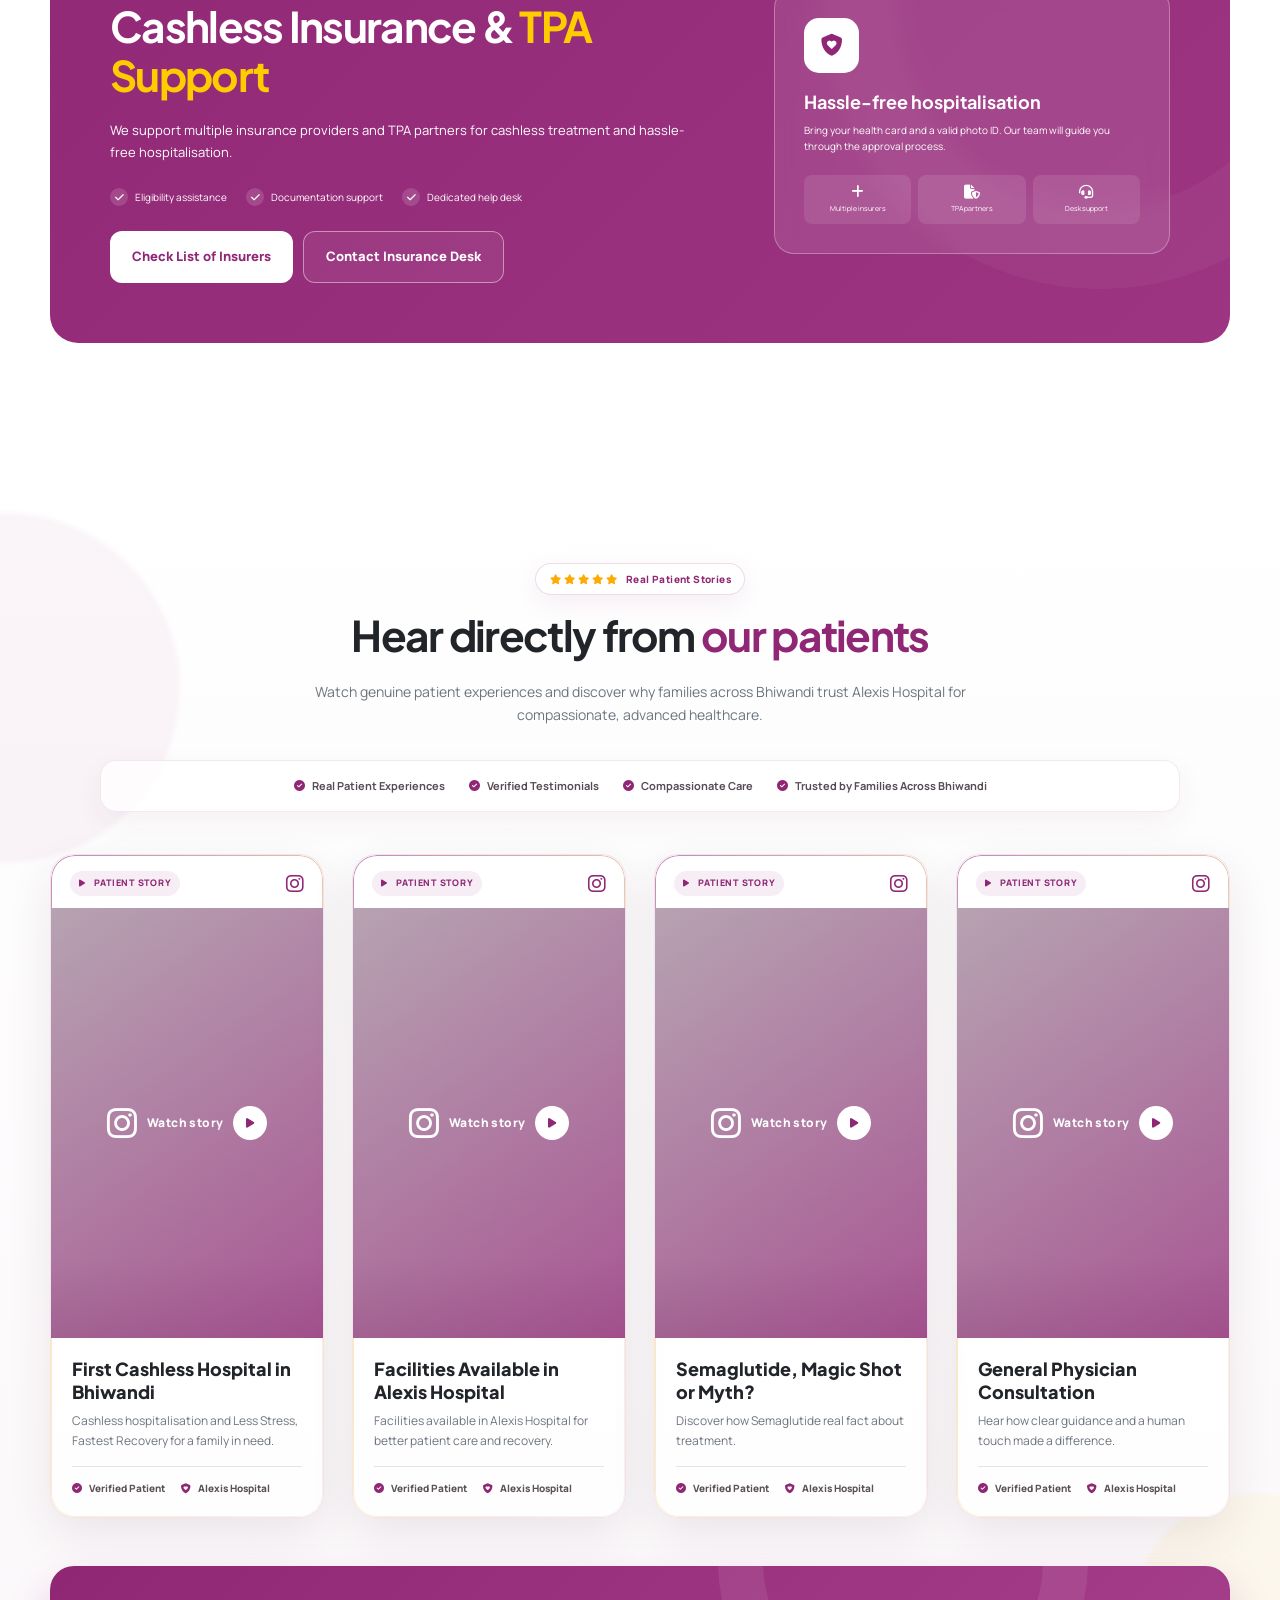
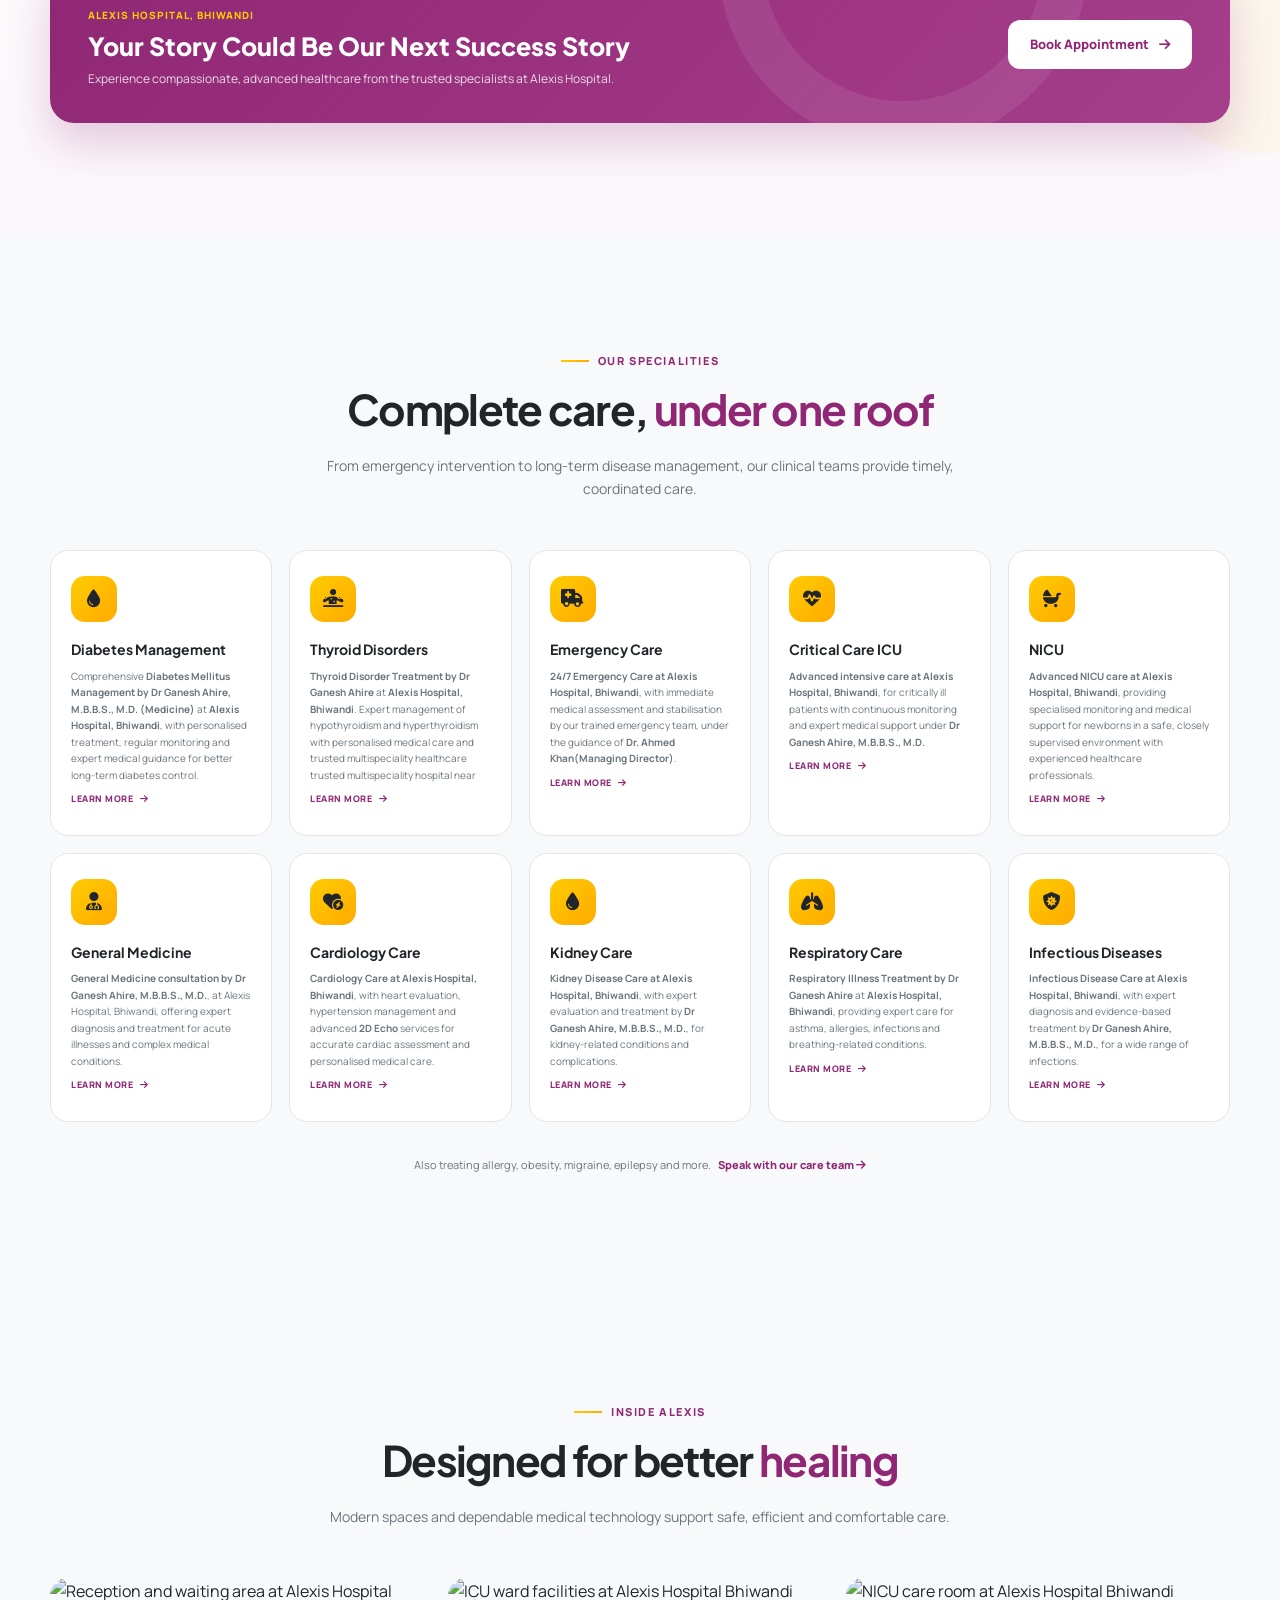
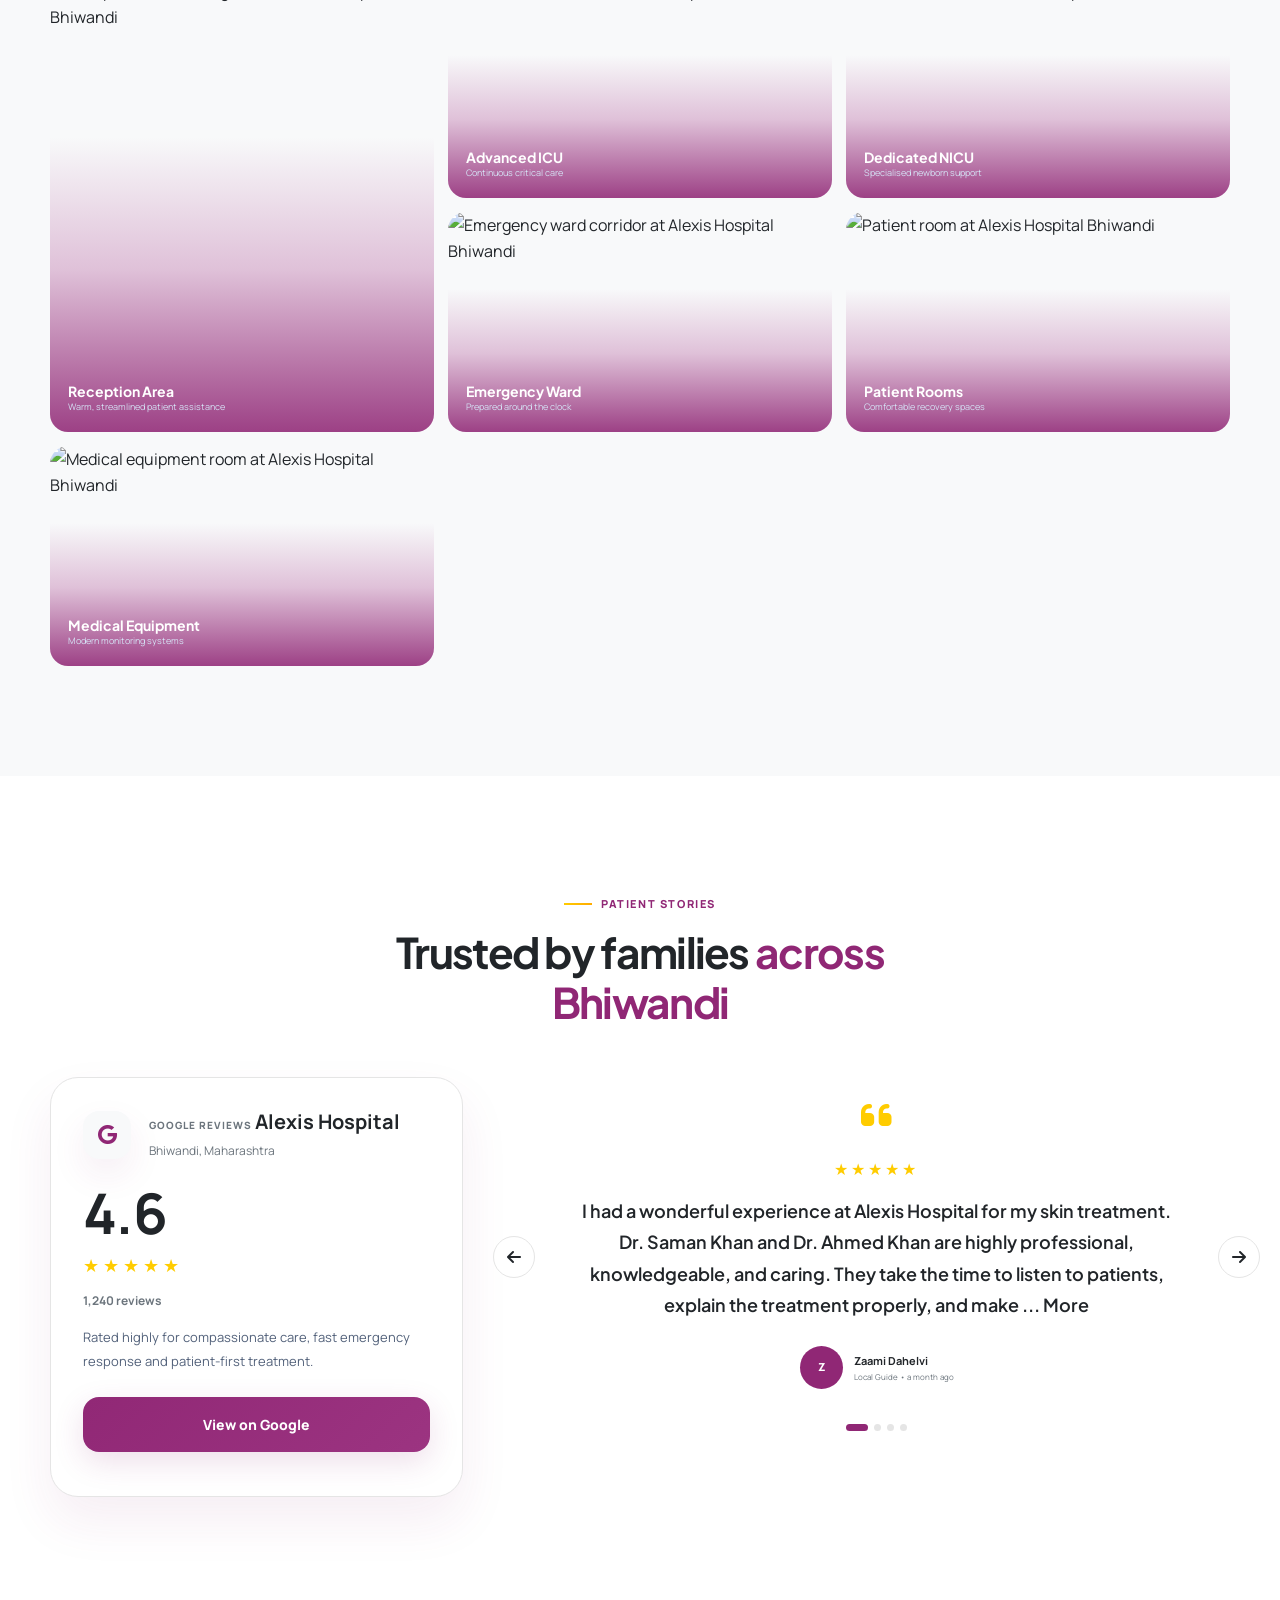
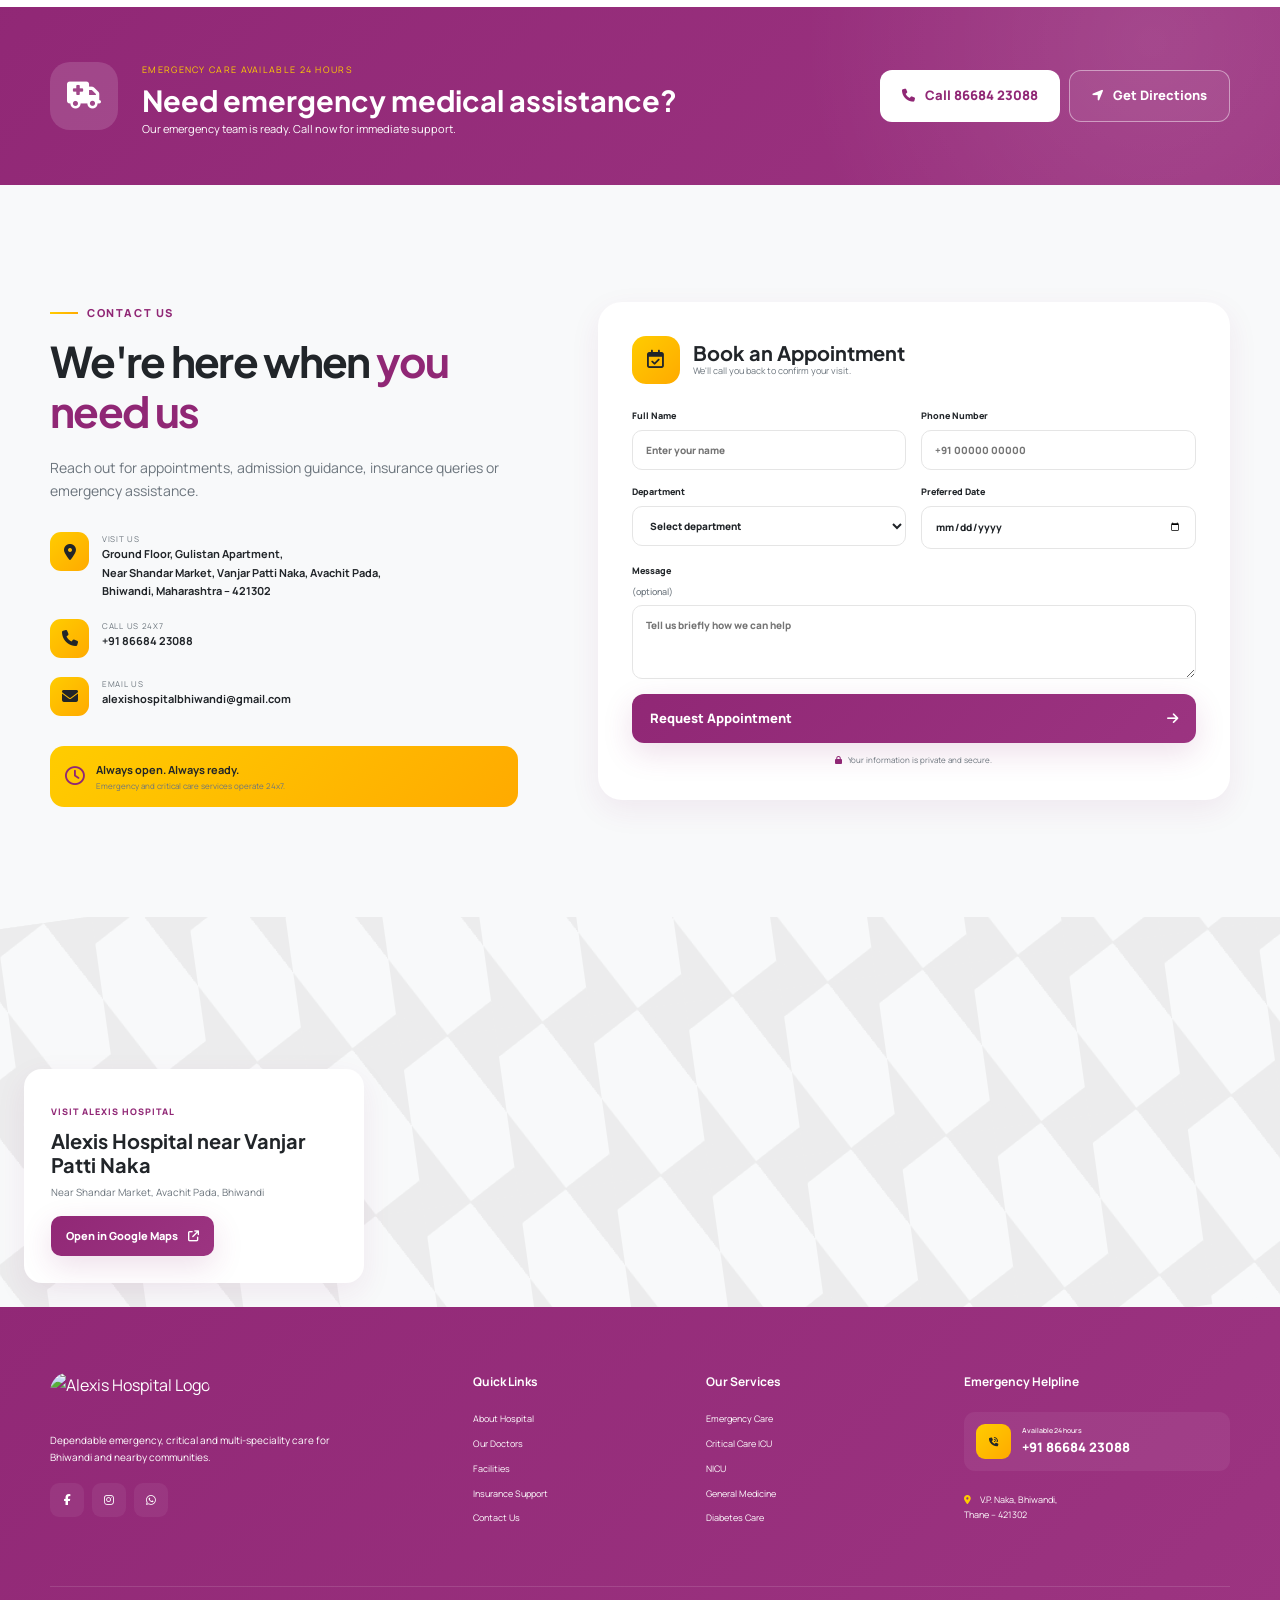
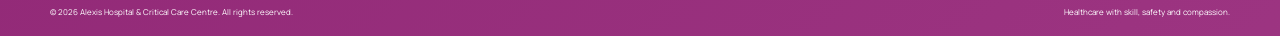
==== commit a3386ab0: "Khan khan proper" ====
--- a/index.html
+++ b/index.html
@@ -234,7 +234,7 @@
         <div class="doctors-layout">
           <div class="team-photo reveal">
             <img src="img/Doctor img.png"
-              alt="Alexis Hospital Bhiwandi (Dr Ganesh Ahire and Dr. Ahmed KhanKhan) team of doctors and staff"
+              alt="Alexis Hospital Bhiwandi (Dr Ganesh Ahire and Dr. Ahmed Khan) team of doctors and staff"
               loading="lazy" />
             <div class="team-caption">
               <i class="fa-solid fa-shield-heart"></i><span><strong>Care you can trust</strong><small>Clinical expertise
@@ -266,7 +266,7 @@
                 <span class="doctor-avatar purple"><i class="fa-solid fa-user-tie"></i></span>
                 <div>
                   <span class="role">Leadership</span>
-                  <h3>Dr. Ahmed KhanKhan</h3>
+                  <h3>Dr. Ahmed Khan</h3>
                   <p>Managing Director</p>
                 </div>
                 <span class="experience purple-badge">Hospital<br />Leadership</span>
@@ -717,7 +717,7 @@
                   <div class="stars">★★★★★</div>
                   <blockquote>
                     I had a wonderful experience at Alexis Hospital for my
-                    skin treatment. Dr. Saman Khan and Dr. Ahmed KhanKhan are
+                    skin treatment. Dr. Saman Khan and Dr. Ahmed Khan are
                     highly professional, knowledgeable, and caring. They take
                     the time to listen to patients, explain the treatment
                     properly, and make ...
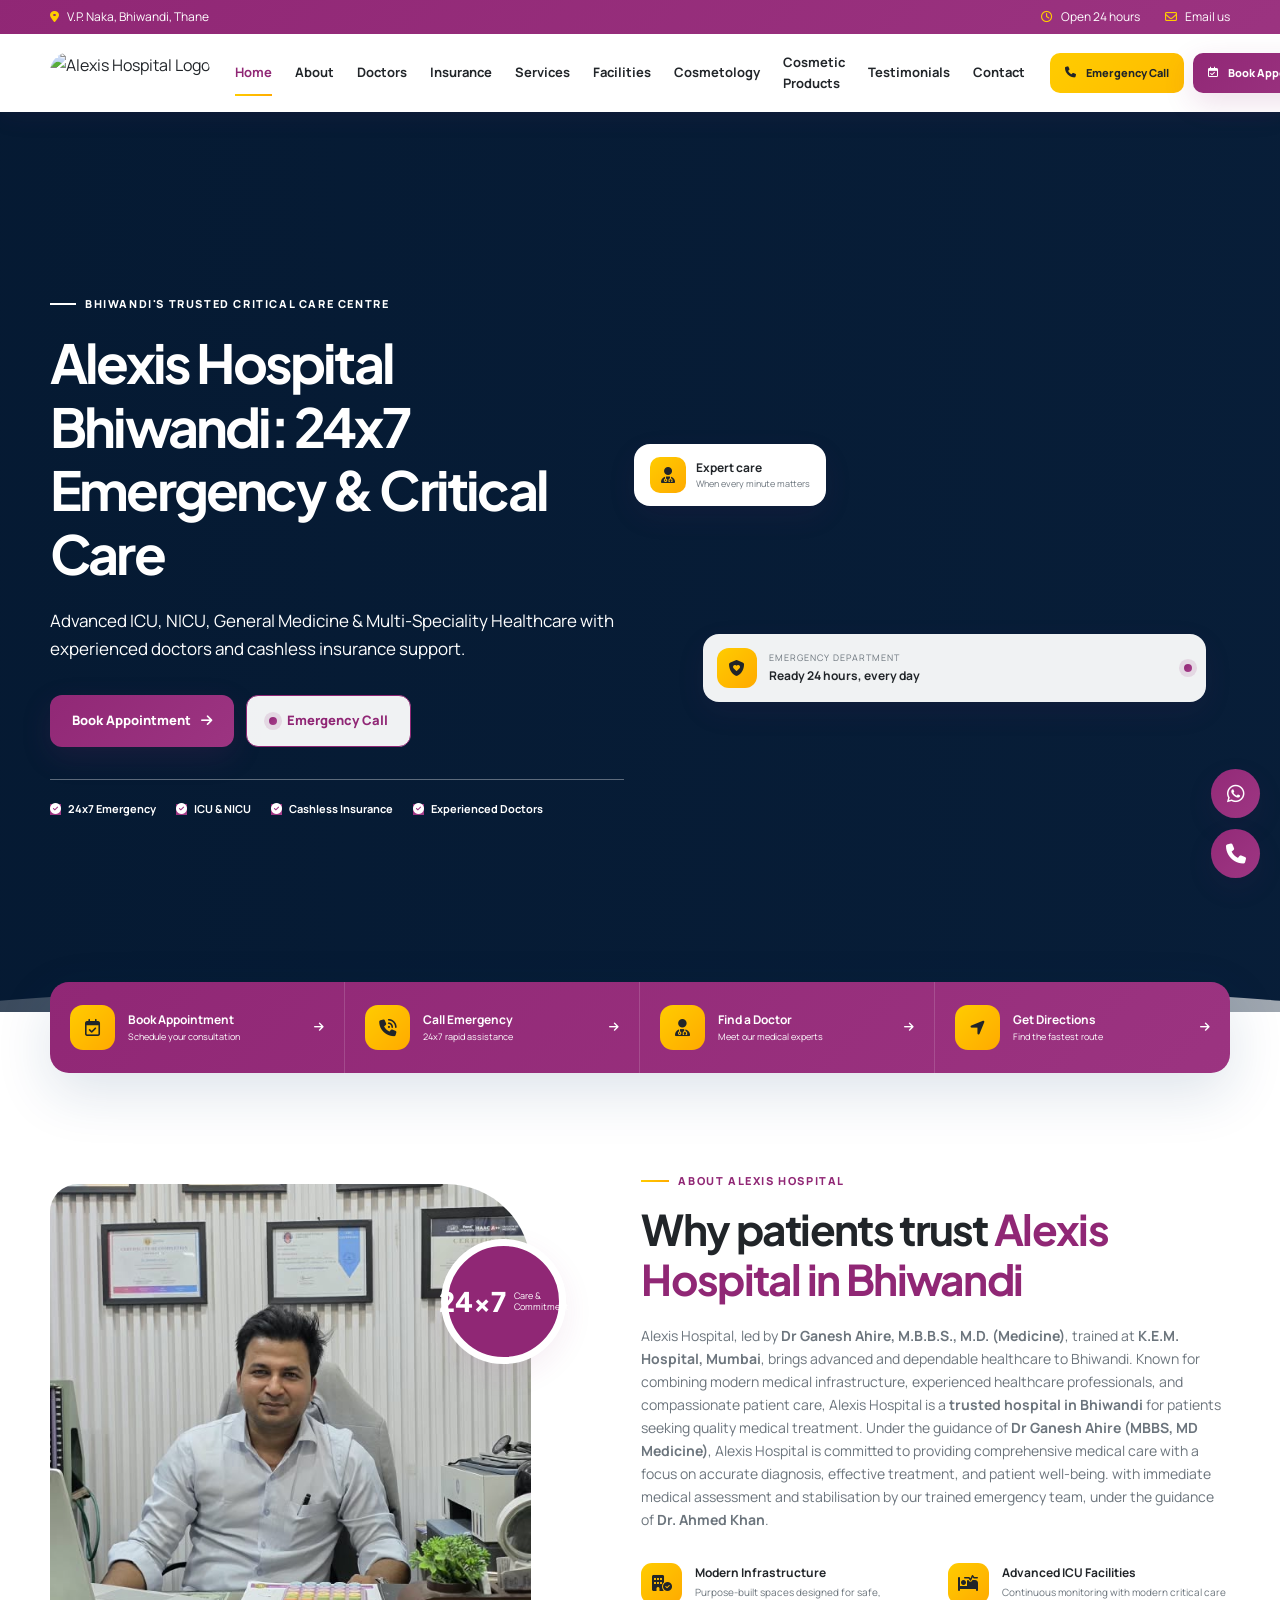
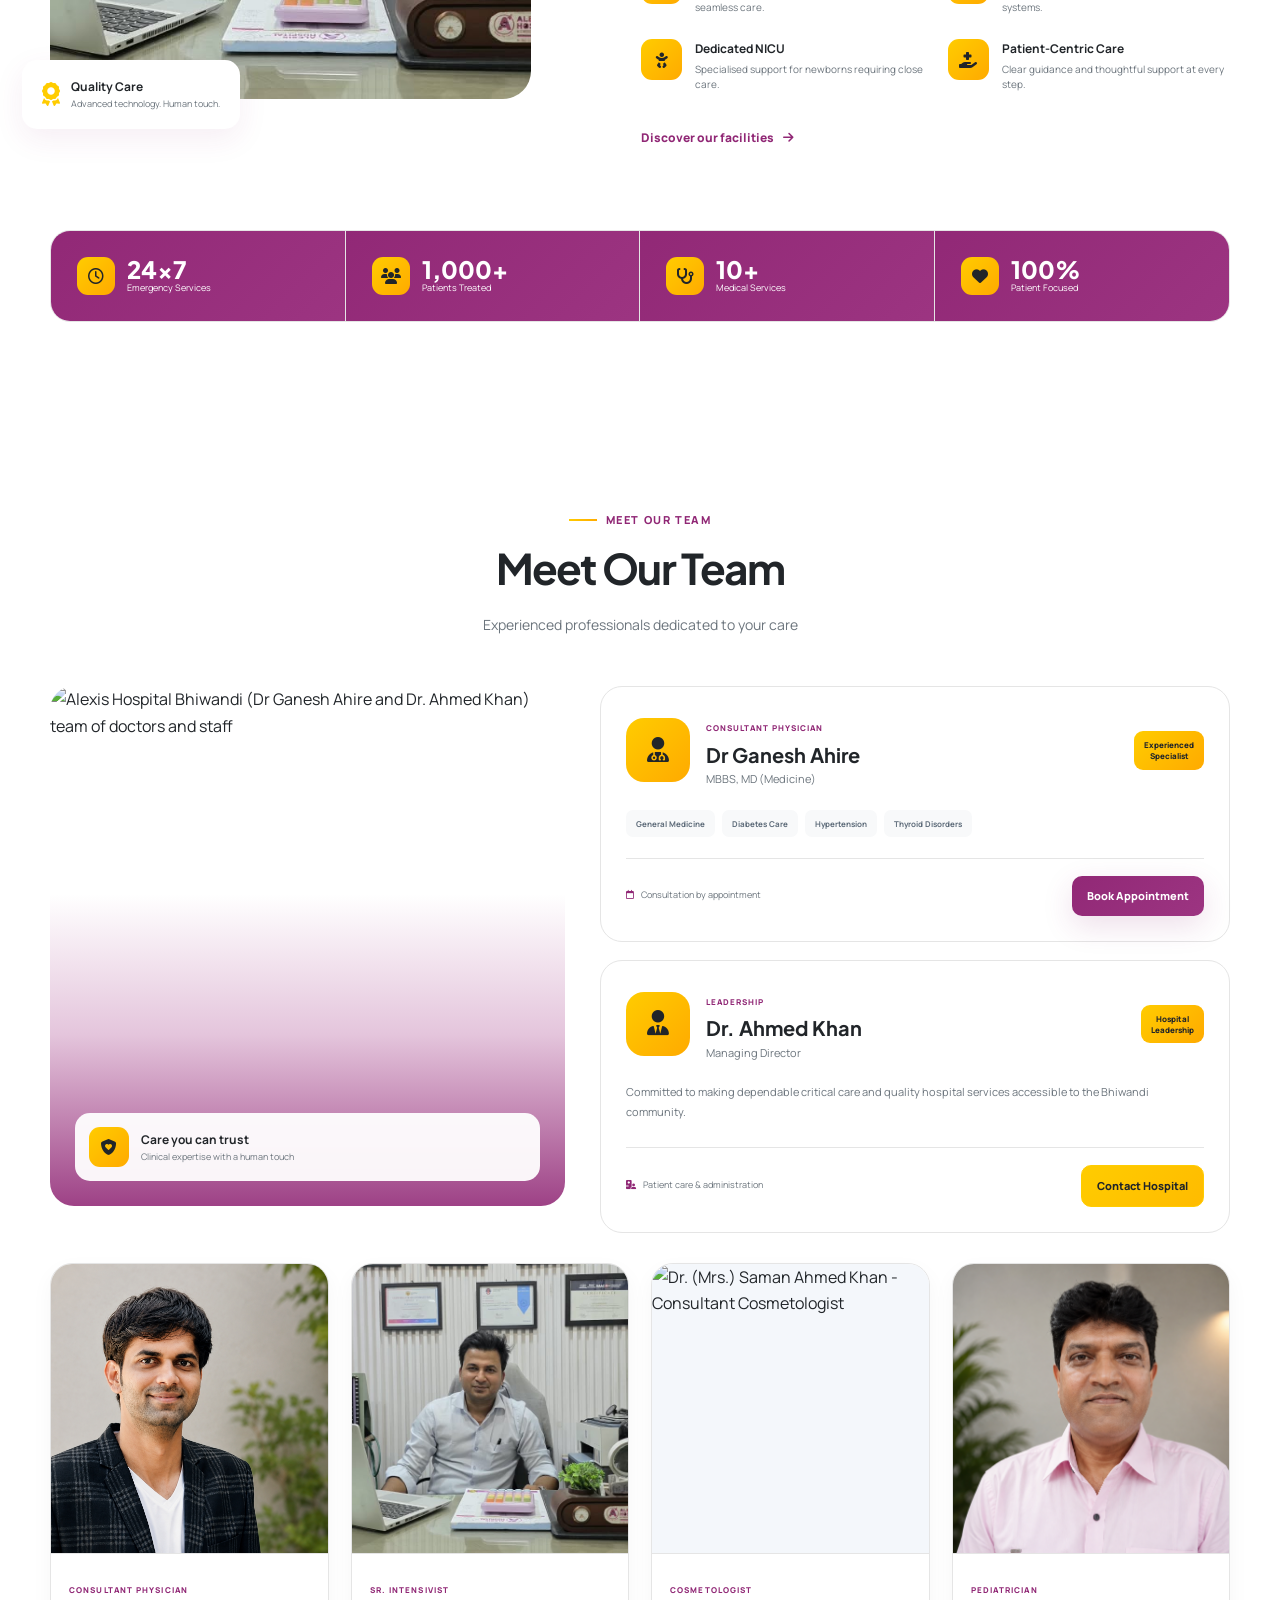
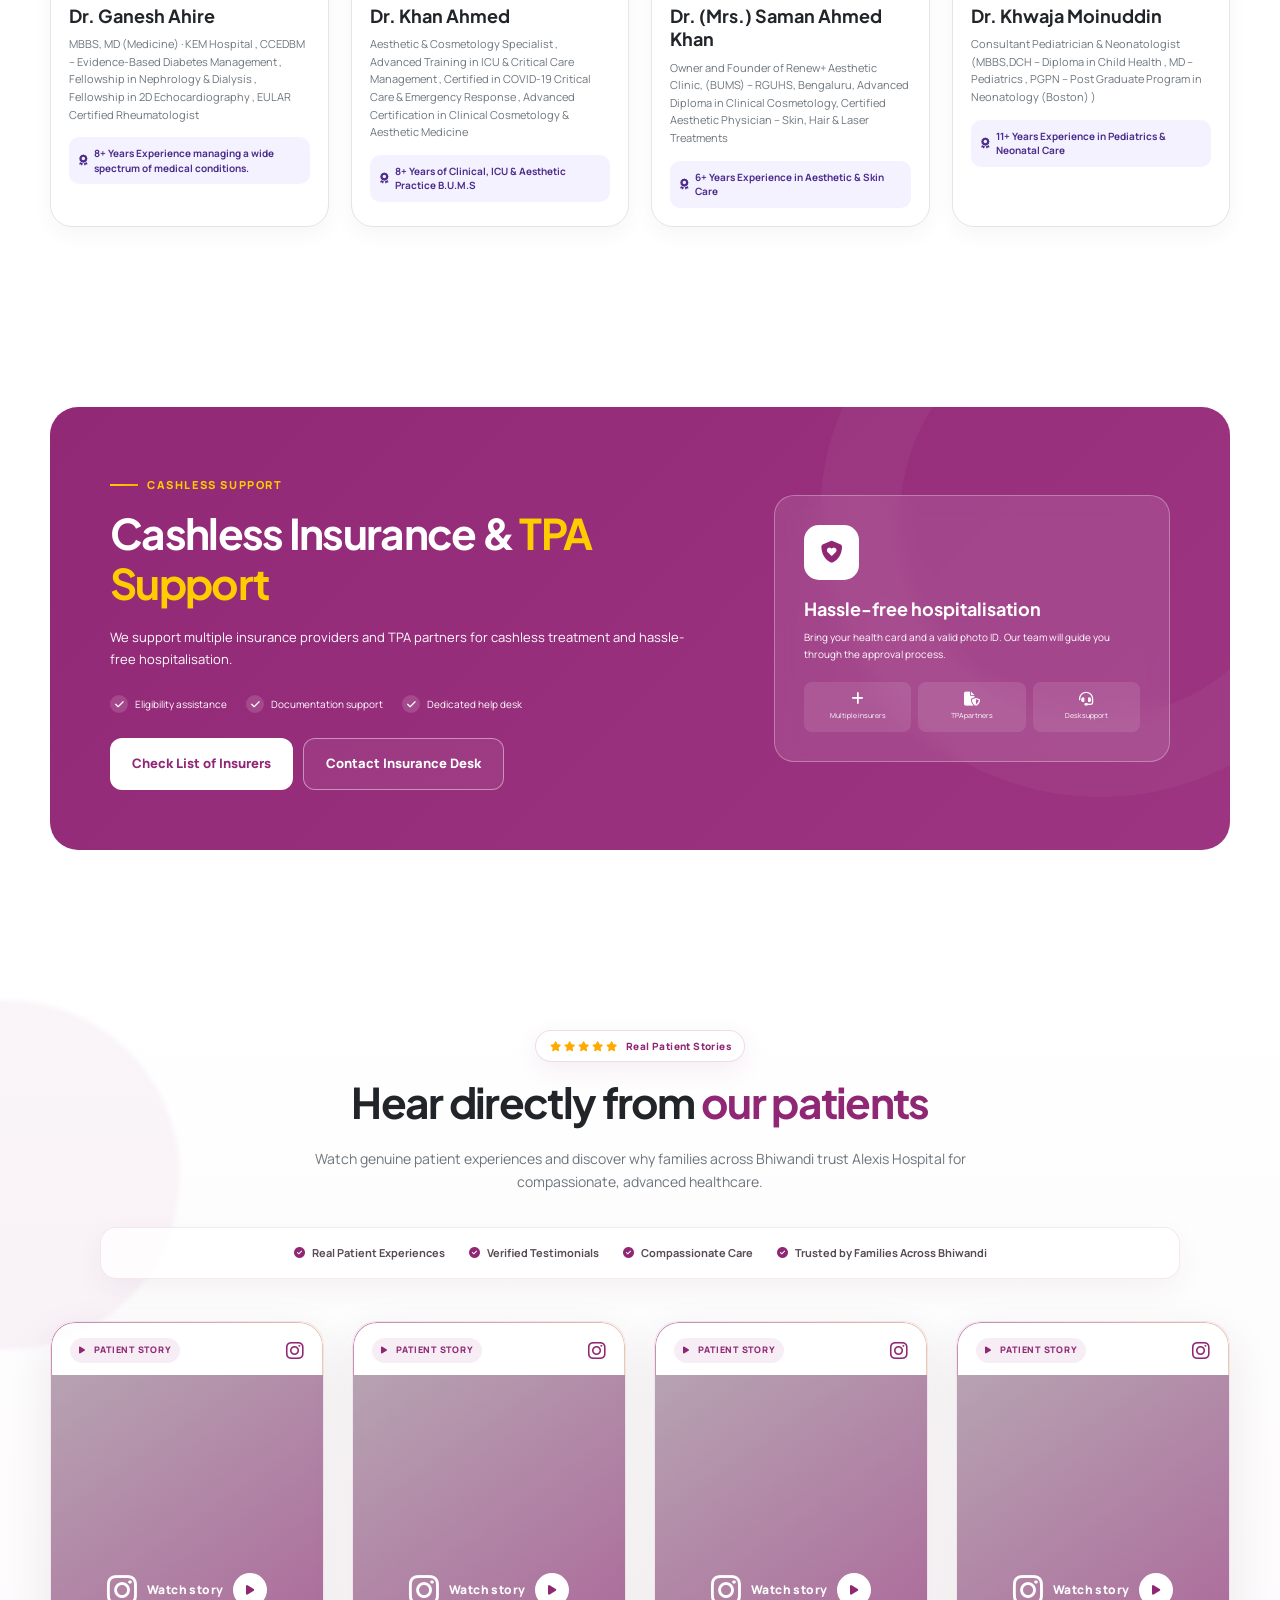
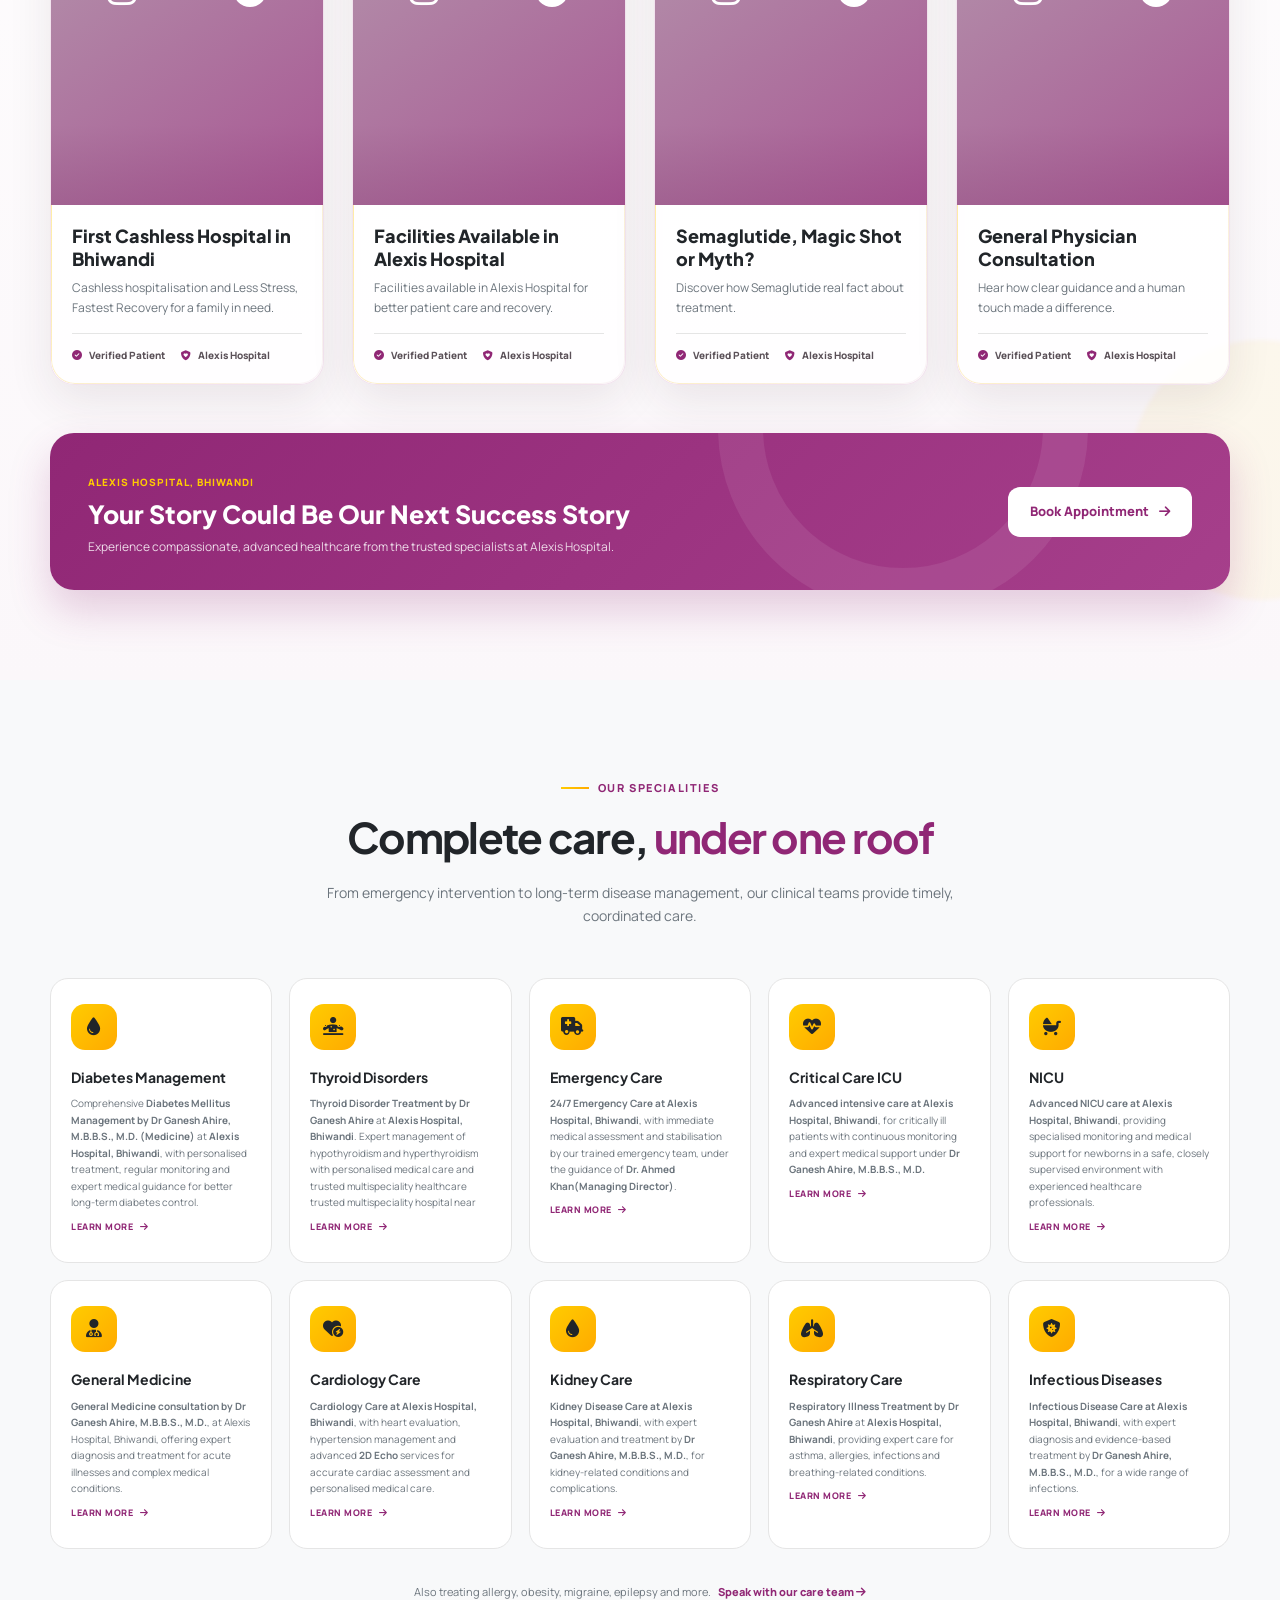
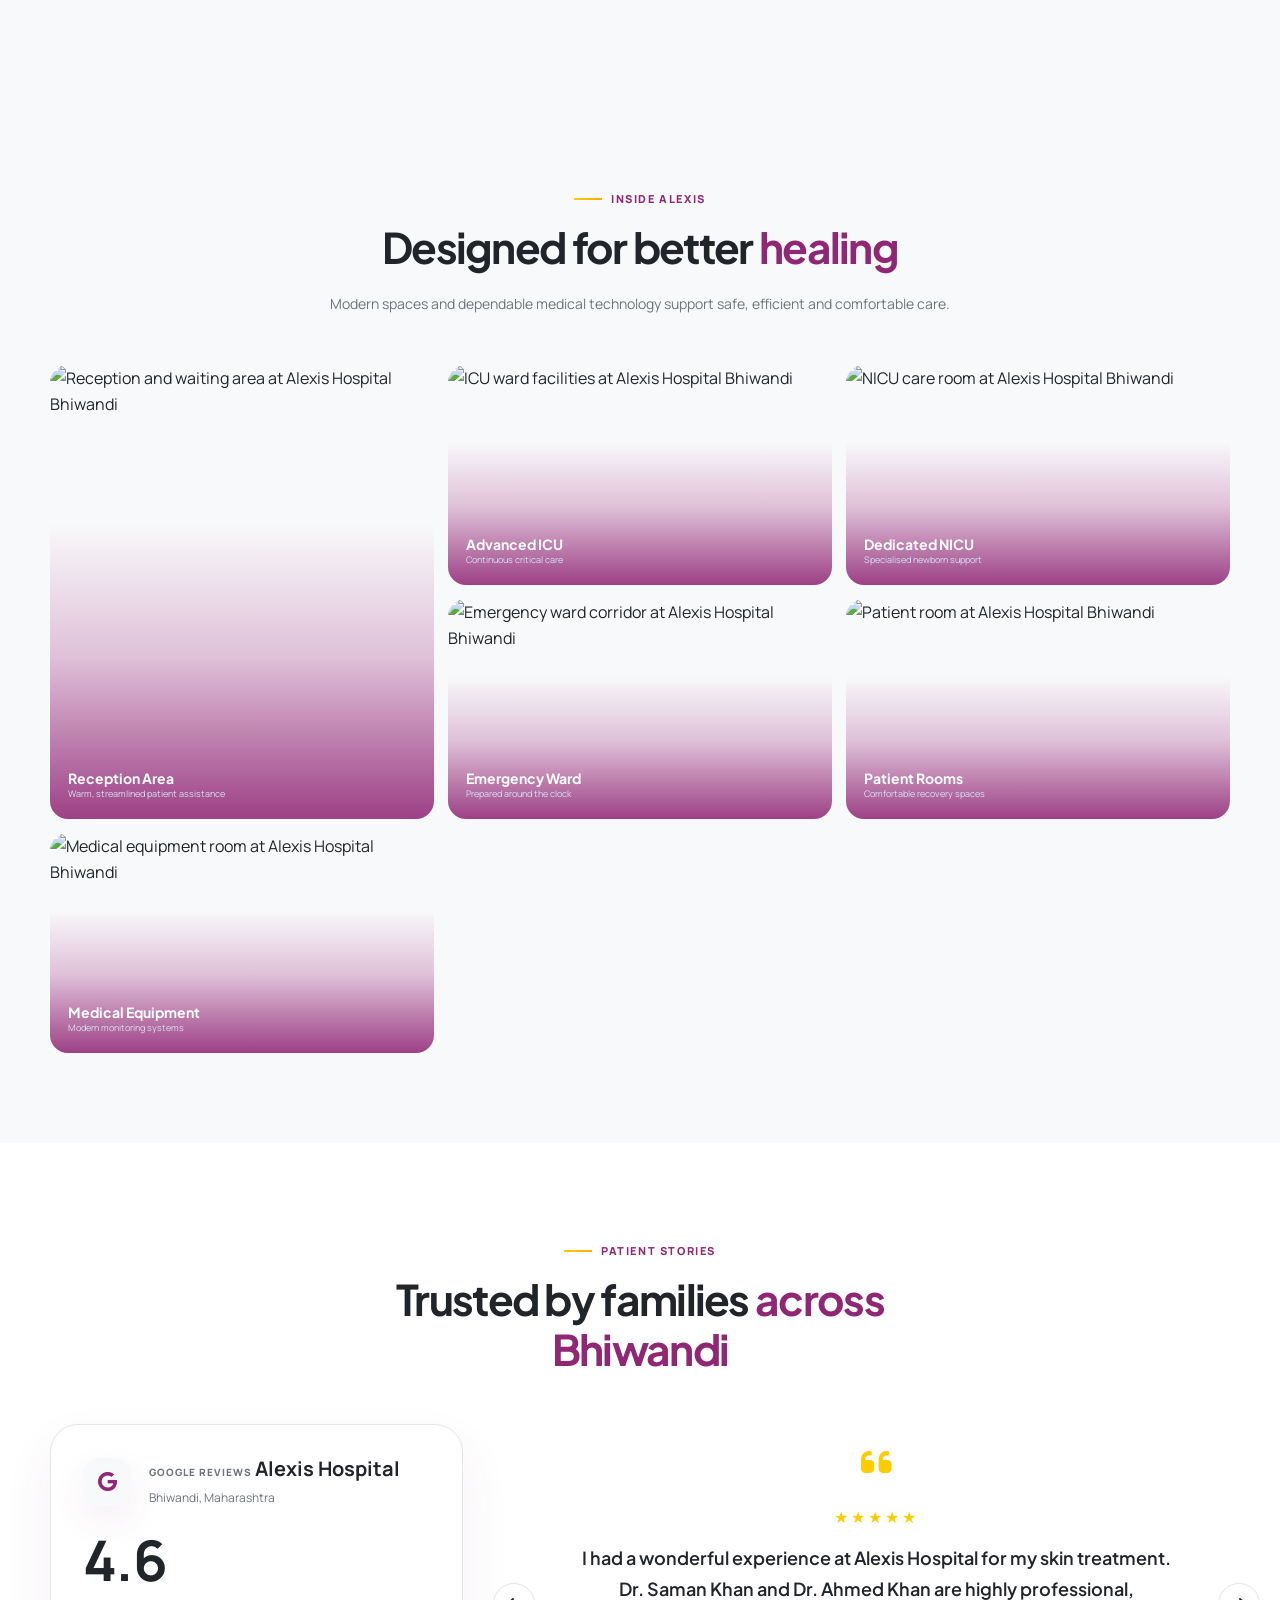
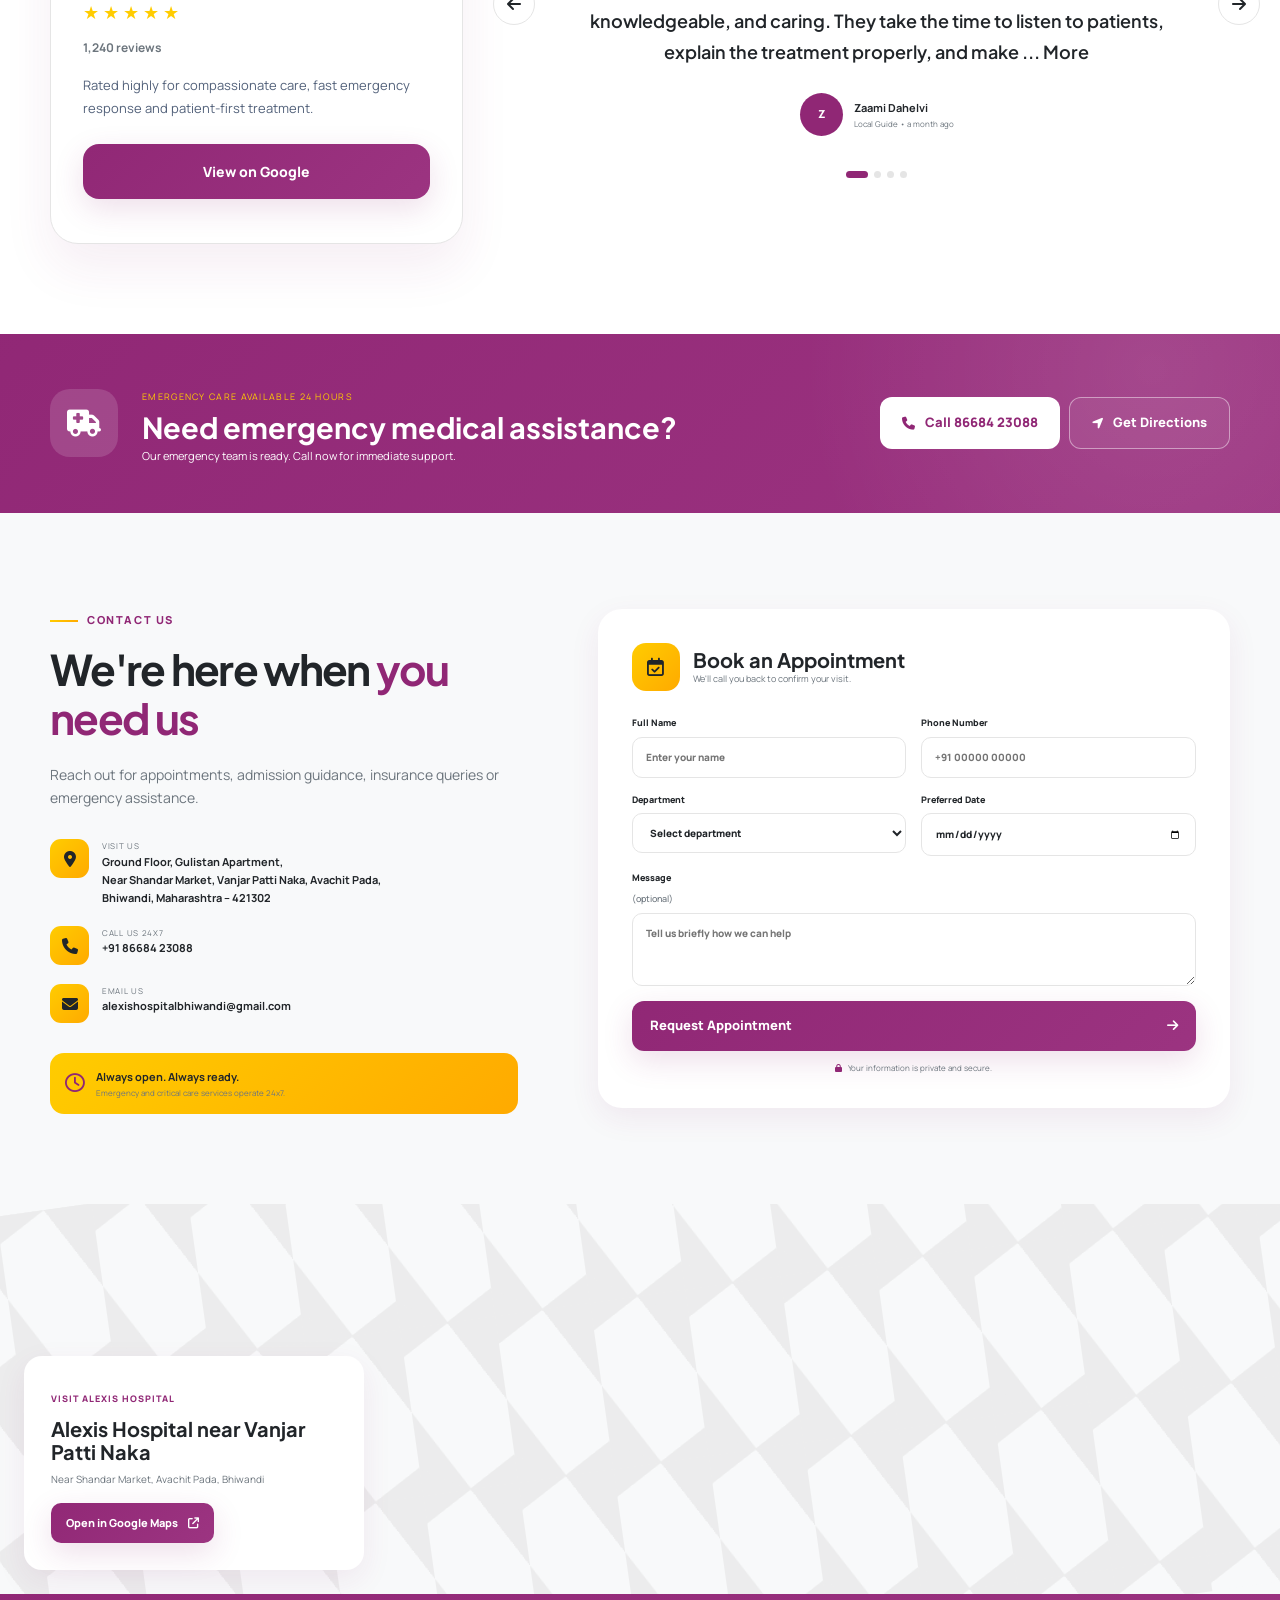
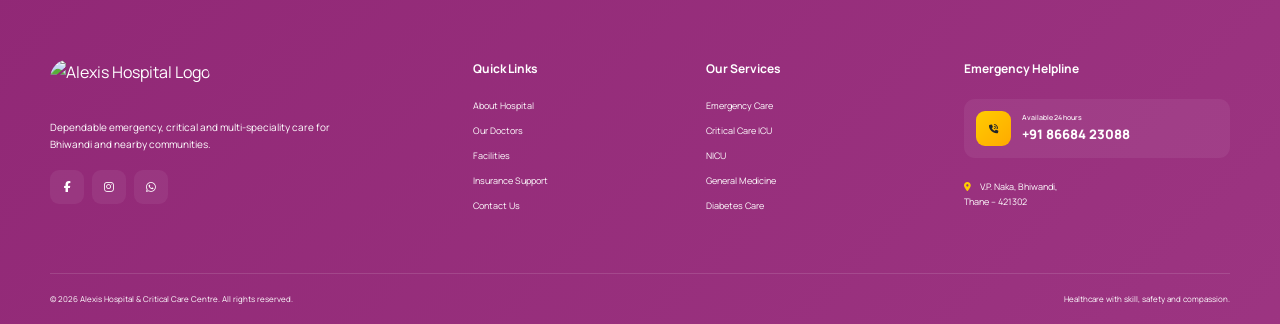
==== commit e72d6fd5: "New Ganesh & Khwaja , Index , style" ====
--- a/index.html
+++ b/index.html
@@ -227,9 +227,10 @@
 
     <section class="section doctors" id="doctors">
       <div class="container">
-        <div class="section-heading reveal">
+        <div class="section-heading reveal centered">
           <div class="section-tag">Meet Our Team</div>
-          <h2>Experienced hands. <span>Compassionate hearts.</span></h2>
+          <h2>Meet Our Team</h2>
+          <p>Experienced professionals dedicated to your care</p>
         </div>
         <div class="doctors-layout">
           <div class="team-photo reveal">
@@ -281,6 +282,62 @@
               </div>
             </article>
           </div>
+        </div>
+
+        <div class="team-grid reveal alexis-doctors-team">
+          <article class="team-card">
+            <div class="team-card-image">
+              <img src="img/Dr Ganesh Ahire.png" alt="Dr. Ganesh Ahire - Consultant Physician" loading="lazy" />
+            </div>
+            <div class="team-card-body">
+              <span class="team-role">Consultant Physician</span>
+              <h3>Dr. Ganesh Ahire</h3>
+              <p class="team-qualification">MBBS, MD (Medicine) · KEM Hospital , CCEDBM – Evidence-Based Diabetes Management , Fellowship in Nephrology & Dialysis , Fellowship in 2D Echocardiography , EULAR Certified Rheumatologist</p>
+              <div class="team-exp"><i class="fa-solid fa-award"></i> 8+ Years Experience managing a wide spectrum of medical conditions.</div>
+            </div>
+          </article>
+
+          <article class="team-card">
+            <div class="team-card-image team-card-image--alt">
+              <img src="img/Dr Ahamd.jpeg" alt="Dr. Khan Ahmed - Sr. Intensivist and Aesthetic Specialist"
+                loading="lazy" />
+            </div>
+            <div class="team-card-body">
+              <span class="team-role">Sr. Intensivist</span>
+              <h3>Dr. Khan Ahmed</h3>
+              <p class="team-qualification">Aesthetic &amp; Cosmetology Specialist  , Advanced Training in ICU & Critical Care Management , Certified in COVID-19 Critical Care & Emergency Response , Advanced Certification in Clinical Cosmetology & Aesthetic Medicine</p>
+              <div class="team-exp"><i class="fa-solid fa-award"></i> 8+ Years of Clinical, ICU &amp; Aesthetic Practice B.U.M.S
+              </div>
+            </div>
+          </article>
+
+          <article class="team-card">
+            <div class="team-card-image">
+              <img src="img/selected/Dr.Saman.jpeg" alt="Dr. (Mrs.) Saman Ahmed Khan - Consultant Cosmetologist"
+                loading="lazy" />
+            </div>
+            <div class="team-card-body">
+              <span class="team-role">Cosmetologist</span>
+              <h3>Dr. (Mrs.) Saman Ahmed Khan</h3>
+              <p class="team-qualification"> Owner and Founder of Renew+ Aesthetic Clinic, (BUMS) – RGUHS, Bengaluru, Advanced Diploma in Clinical Cosmetology, Certified Aesthetic Physician – Skin, Hair & Laser Treatments</p>
+              <div class="team-exp"><i class="fa-solid fa-award"></i> 6+ Years Experience in Aesthetic &amp; Skin Care
+              </div>
+            </div>
+          </article>
+
+          <article class="team-card">
+            <div class="team-card-image team-card-image--alt">
+              <img src="img/Dr. Khwaja Moinuddin.png"
+                alt="Dr. Khwaja Moinuddin - Consultant Pediatrician and Neonatologist" loading="lazy" />
+            </div>
+            <div class="team-card-body">
+              <span class="team-role">Pediatrician</span>
+              <h3>Dr. Khwaja Moinuddin</h3>
+              <p class="team-qualification">Consultant Pediatrician &amp; Neonatologist (MBBS,DCH – Diploma in Child Health , MD – Pediatrics , PGPN – Post Graduate Program in Neonatology (Boston) )</p>
+              <div class="team-exp"><i class="fa-solid fa-award"></i> 11+ Years Experience in Pediatrics &amp; Neonatal
+                Care</div>
+            </div>
+          </article>
         </div>
       </div>
     </section>
--- a/style.css
+++ b/style.css
@@ -70,7 +70,7 @@
   margin: auto;
 }
 .section {
-  padding: 110px 0;
+  padding: 90px 0;
 }
 .loader {
   position: fixed;
@@ -1403,6 +1403,85 @@
 .doctor-card:hover {
   box-shadow: var(--shadow);
   border-color: transparent;
+}
+.team-grid {
+  display: grid;
+  grid-template-columns: repeat(4, minmax(0, 1fr));
+  gap: 22px;
+  align-items: stretch;
+}
+.team-card {
+  background: #fff;
+  border: 1px solid var(--line);
+  border-radius: 22px;
+  overflow: hidden;
+  box-shadow: 0 8px 22px rgba(13, 31, 62, 0.04);
+  transition: 0.3s ease;
+}
+.team-card:hover {
+  transform: translateY(-8px);
+  box-shadow: 0 18px 35px rgba(144, 39, 117, 0.12);
+  border-color: rgba(144, 39, 117, 0.18);
+}
+.team-card-image {
+  position: relative;
+  height: 290px;
+  background: #f4f7fb;
+  border-bottom: 1px solid var(--line);
+  overflow: hidden;
+}
+.team-card-image img {
+  width: 100%;
+  height: 100%;
+  object-fit: cover;
+  object-position: center;
+  transition: transform 0.45s ease;
+}
+.team-card:hover .team-card-image img {
+  transform: scale(1.04);
+}
+.team-card-image--alt img {
+  object-position: center center;
+}
+.team-card-body {
+  padding: 20px 18px 18px;
+}
+.team-role {
+  display: inline-block;
+  margin-bottom: 8px;
+  color: var(--blue);
+  font-size: 8px;
+  font-weight: 800;
+  letter-spacing: 1.1px;
+  text-transform: uppercase;
+}
+.team-card h3 {
+  margin: 0 0 8px;
+  color: var(--navy);
+  font-size: clamp(18px, 1.4vw, 23px);
+  line-height: 1.3;
+}
+.team-qualification {
+  font-size: 11px;
+  color: var(--muted);
+  line-height: 1.6;
+  margin-bottom: 14px;
+}
+.team-exp {
+  display: inline-flex;
+  align-items: center;
+  gap: 7px;
+  width: 100%;
+  padding: 9px 10px;
+  border-radius: 10px;
+  background: #f5f2ff;
+  color: #4c2d8d;
+  font-size: 10px;
+  font-weight: 700;
+  line-height: 1.45;
+}
+.team-exp i {
+  font-size: 11px;
 }
 .doctor-top {
   display: flex;
@@ -2665,6 +2744,10 @@
   opacity: 1;
   transform: none;
 }
+.alexis-doctors-team{
+ margin-top: 30px;
+}
+
 @media (max-width: 1080px) {
   .nav-menu {
     position: fixed;
@@ -2715,6 +2798,11 @@
     width: 85%;
   }
 }
+@media (max-width: 1100px) {
+  .team-grid {
+    grid-template-columns: repeat(2, minmax(0, 1fr));
+  }
+}
 @media (max-width: 800px) {
   .section {
     padding: 80px 0;
@@ -2942,8 +3030,14 @@
   .section-heading {
     margin-bottom: 35px;
   }
-  .team-photo {
-    height: 350px;
+  .team-grid {
+    grid-template-columns: 1fr;
+  }
+  .team-card-image {
+    height: 340px;
+  }
+  .team-card h3 {
+    font-size: 20px;
   }
   .doctor-top {
     align-items: flex-start;
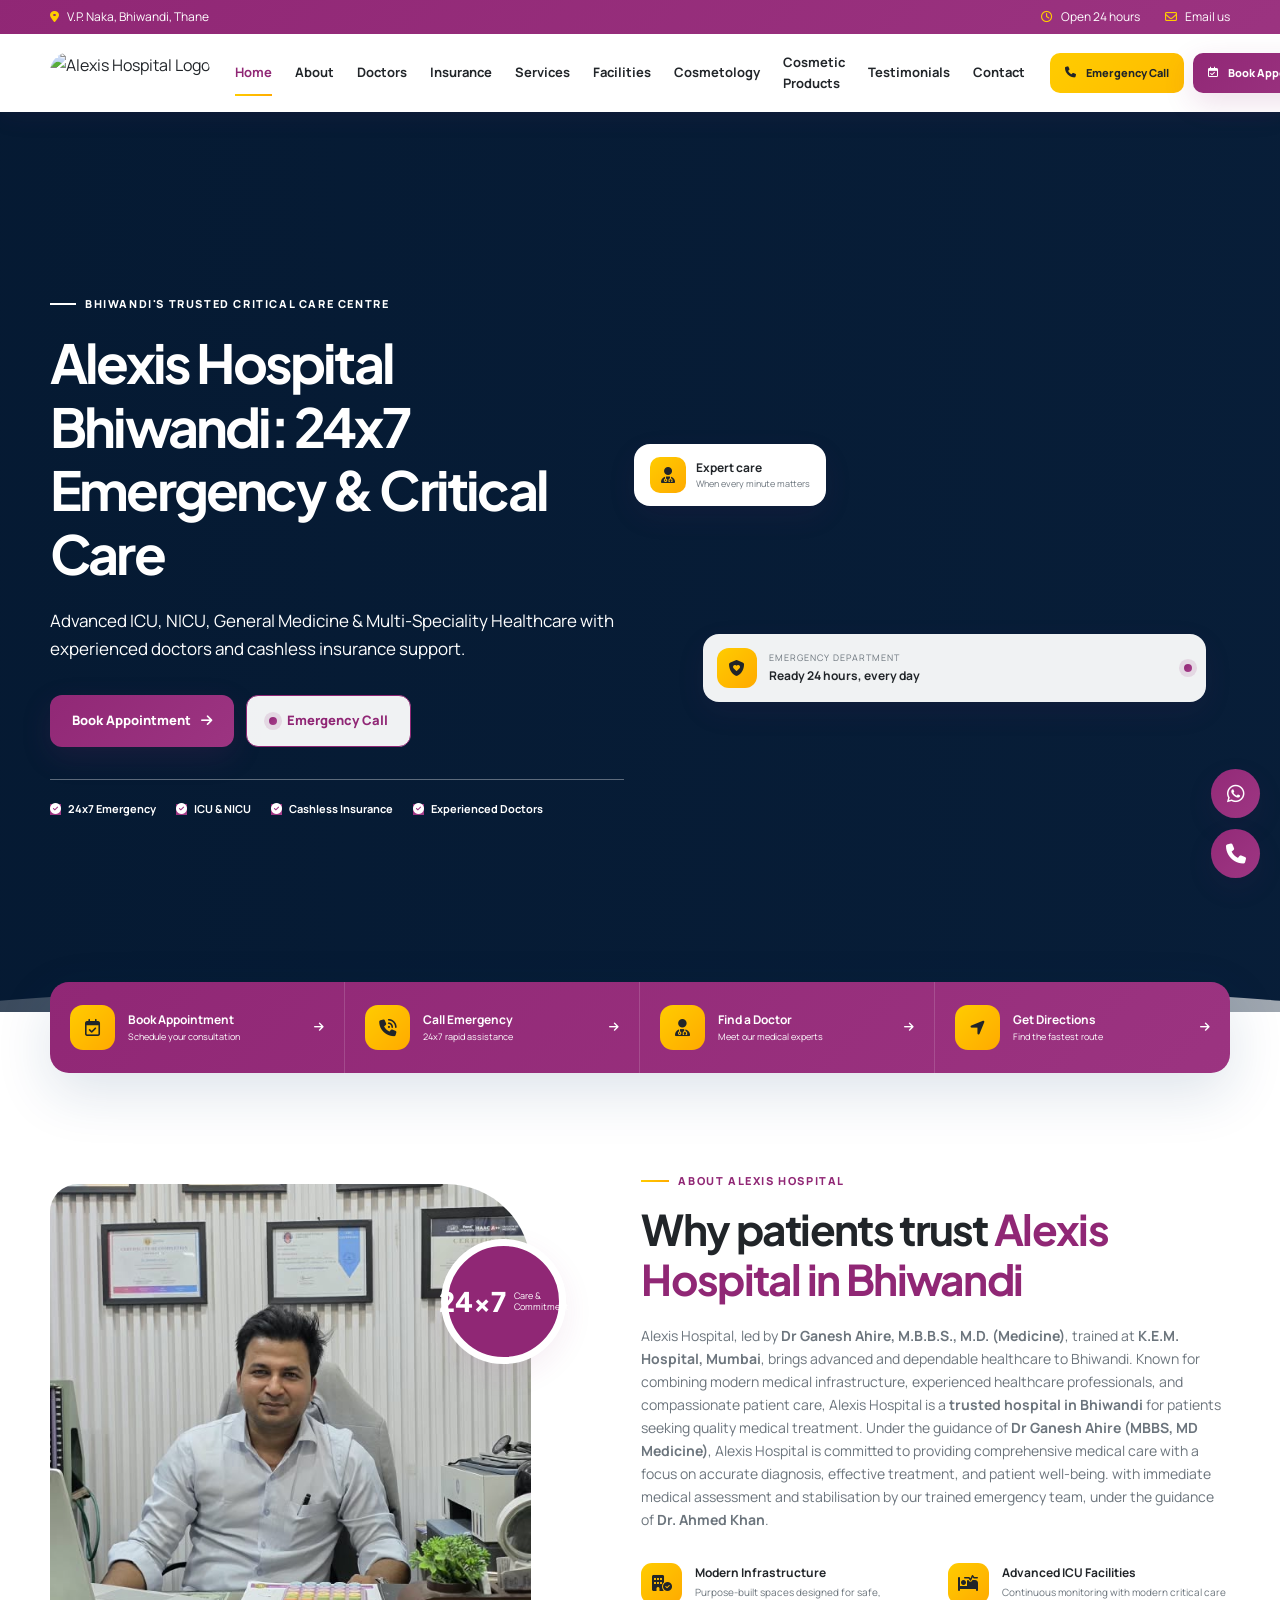
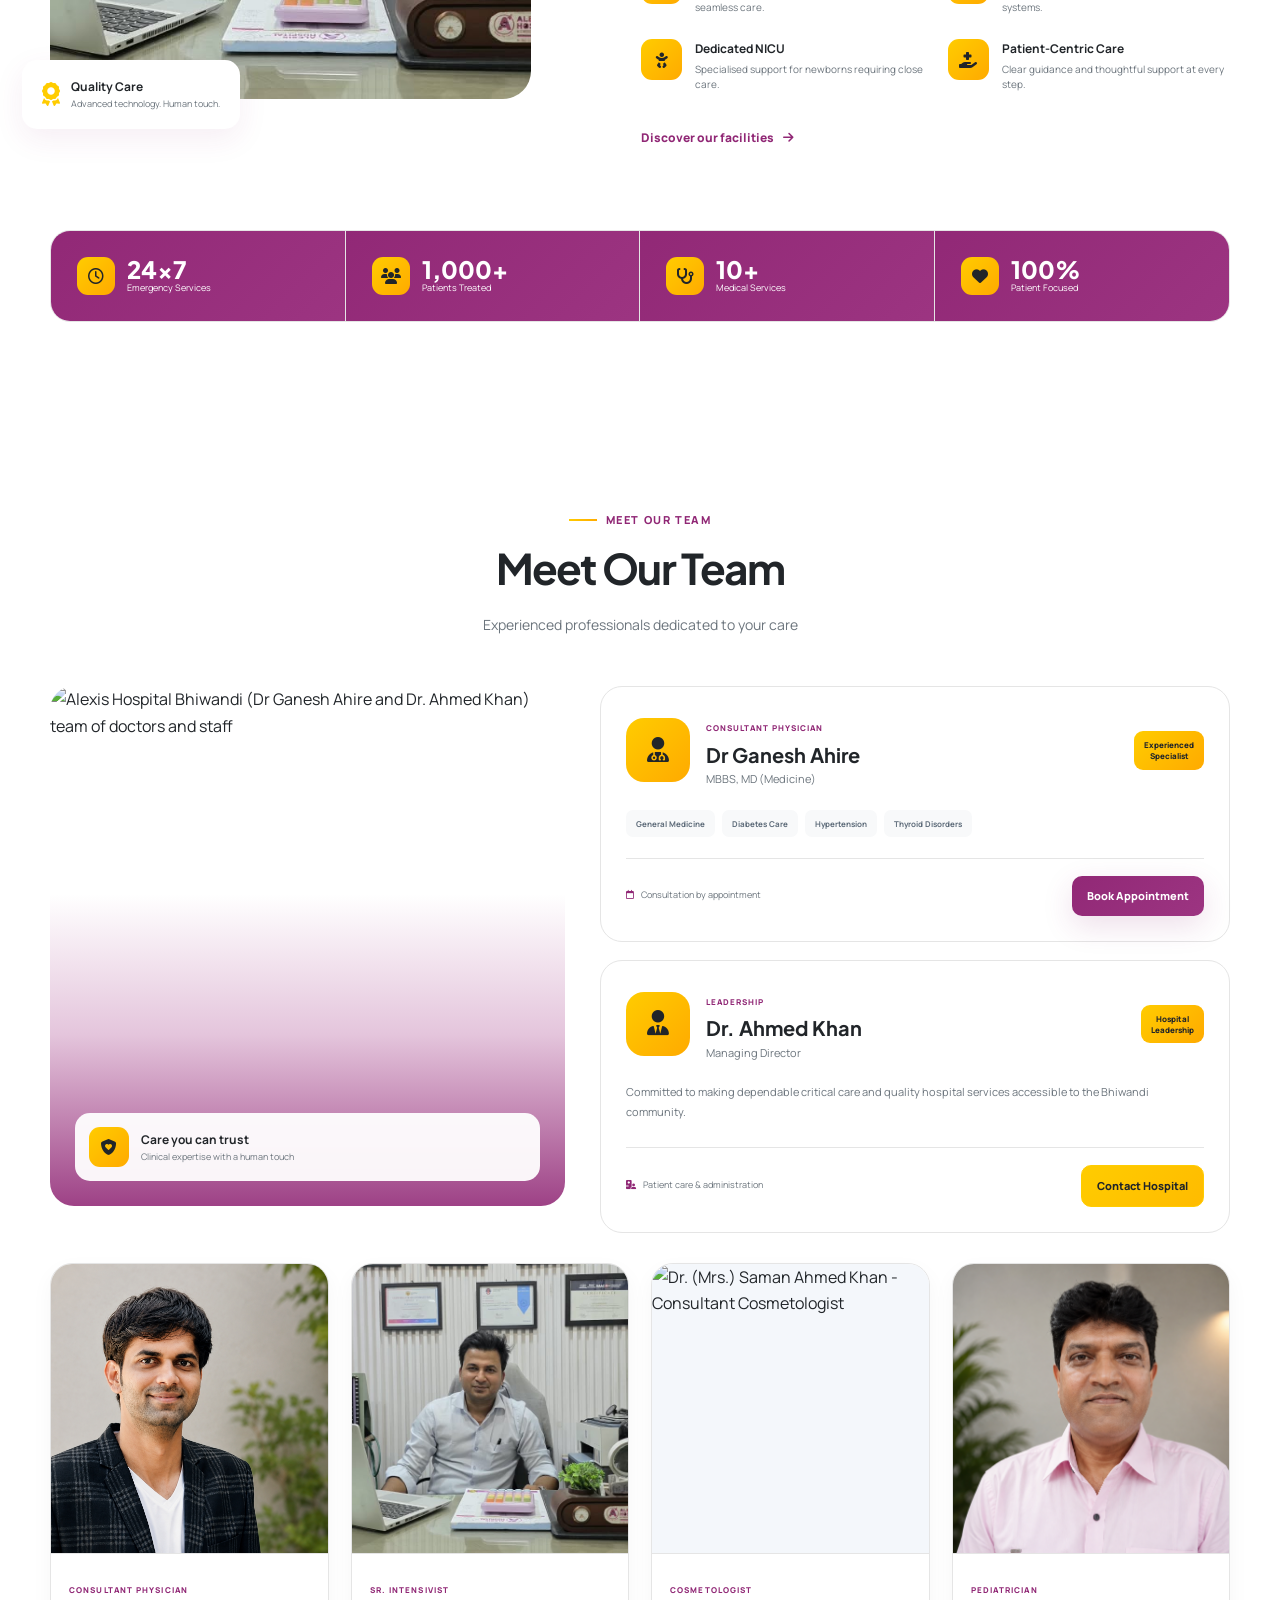
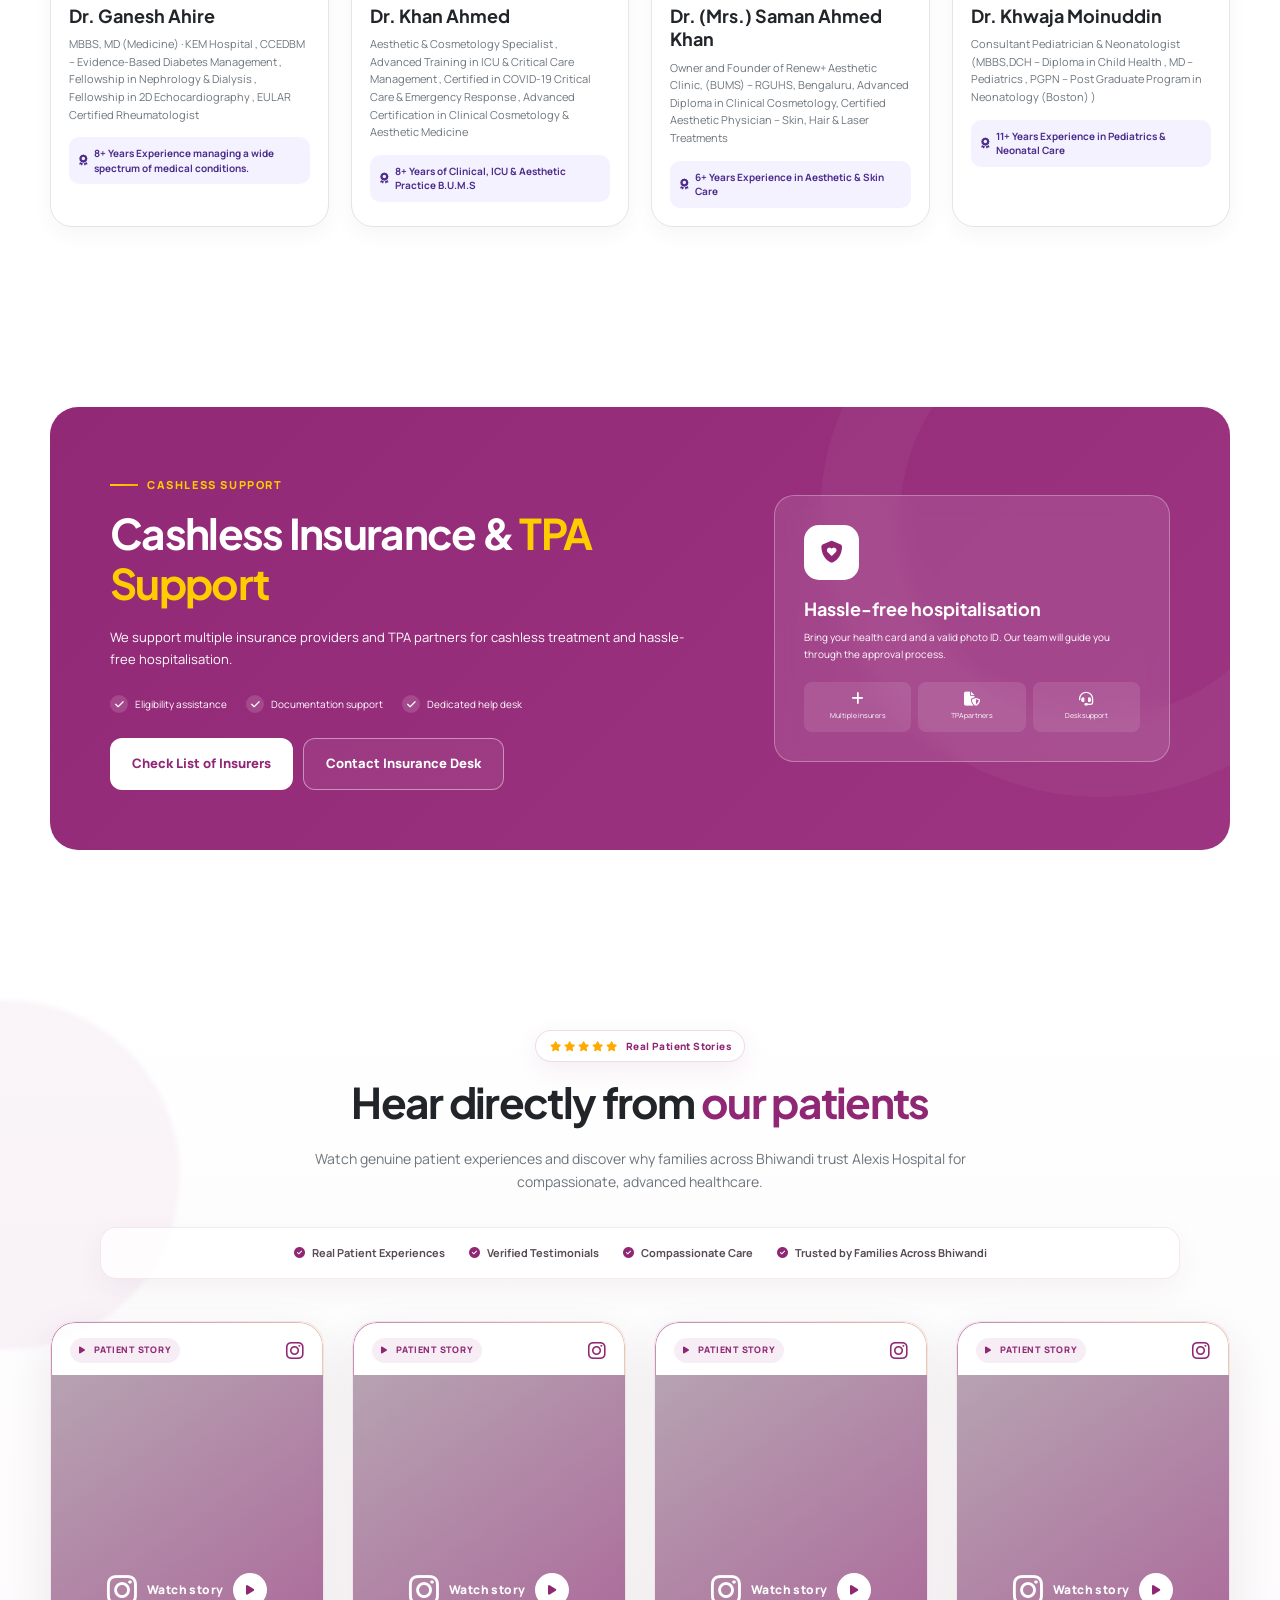
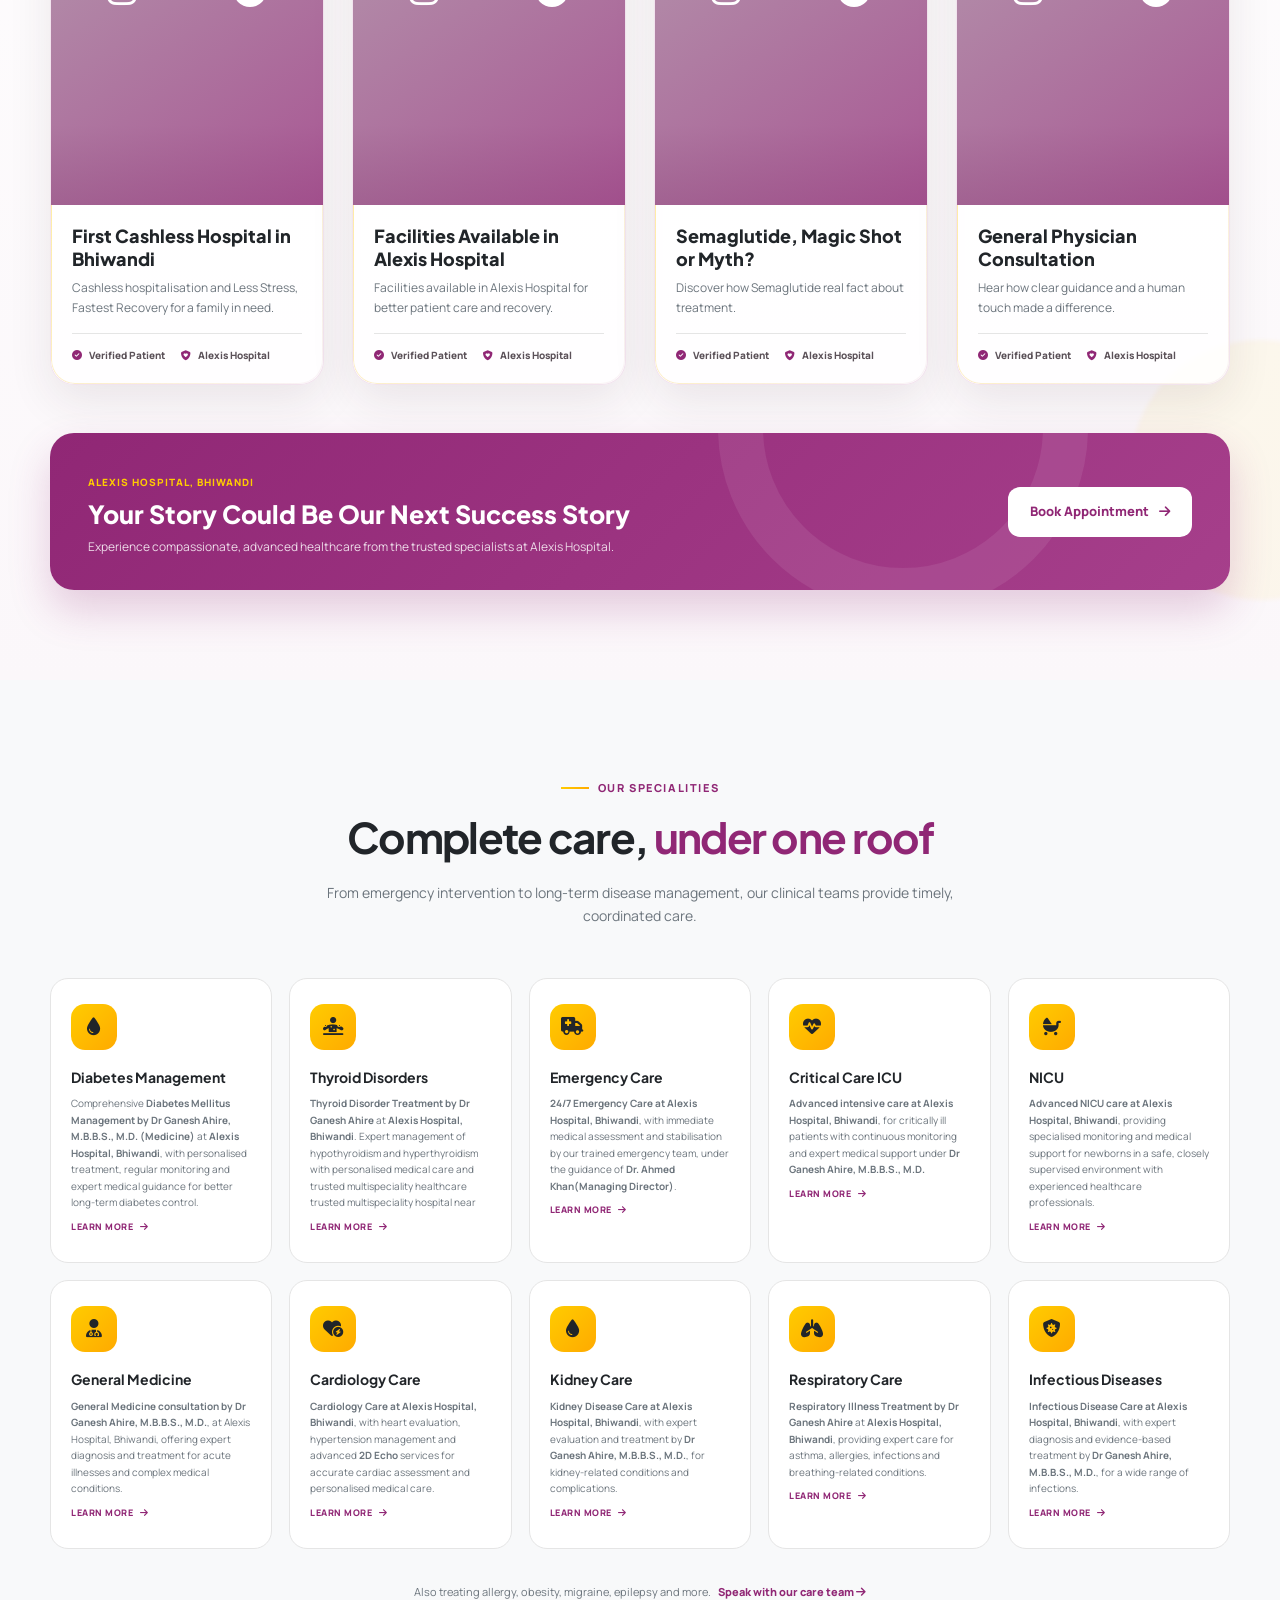
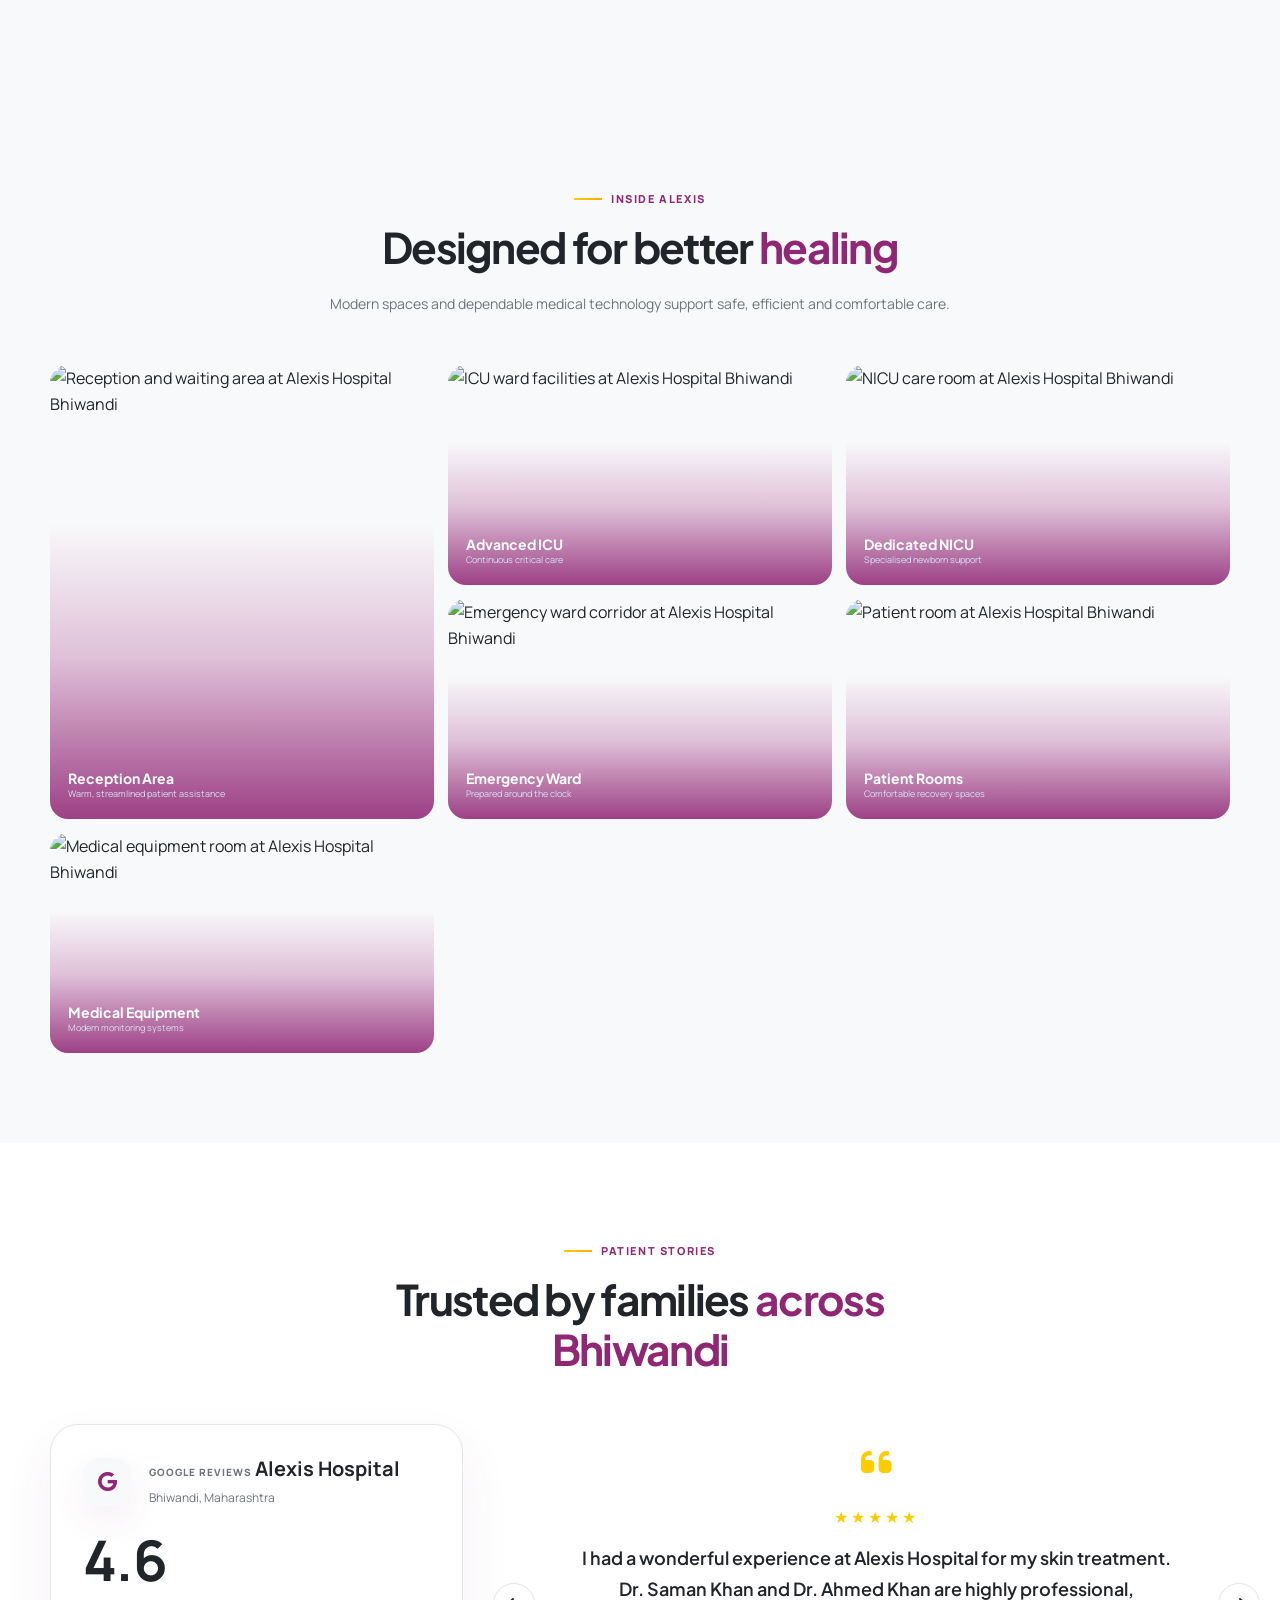
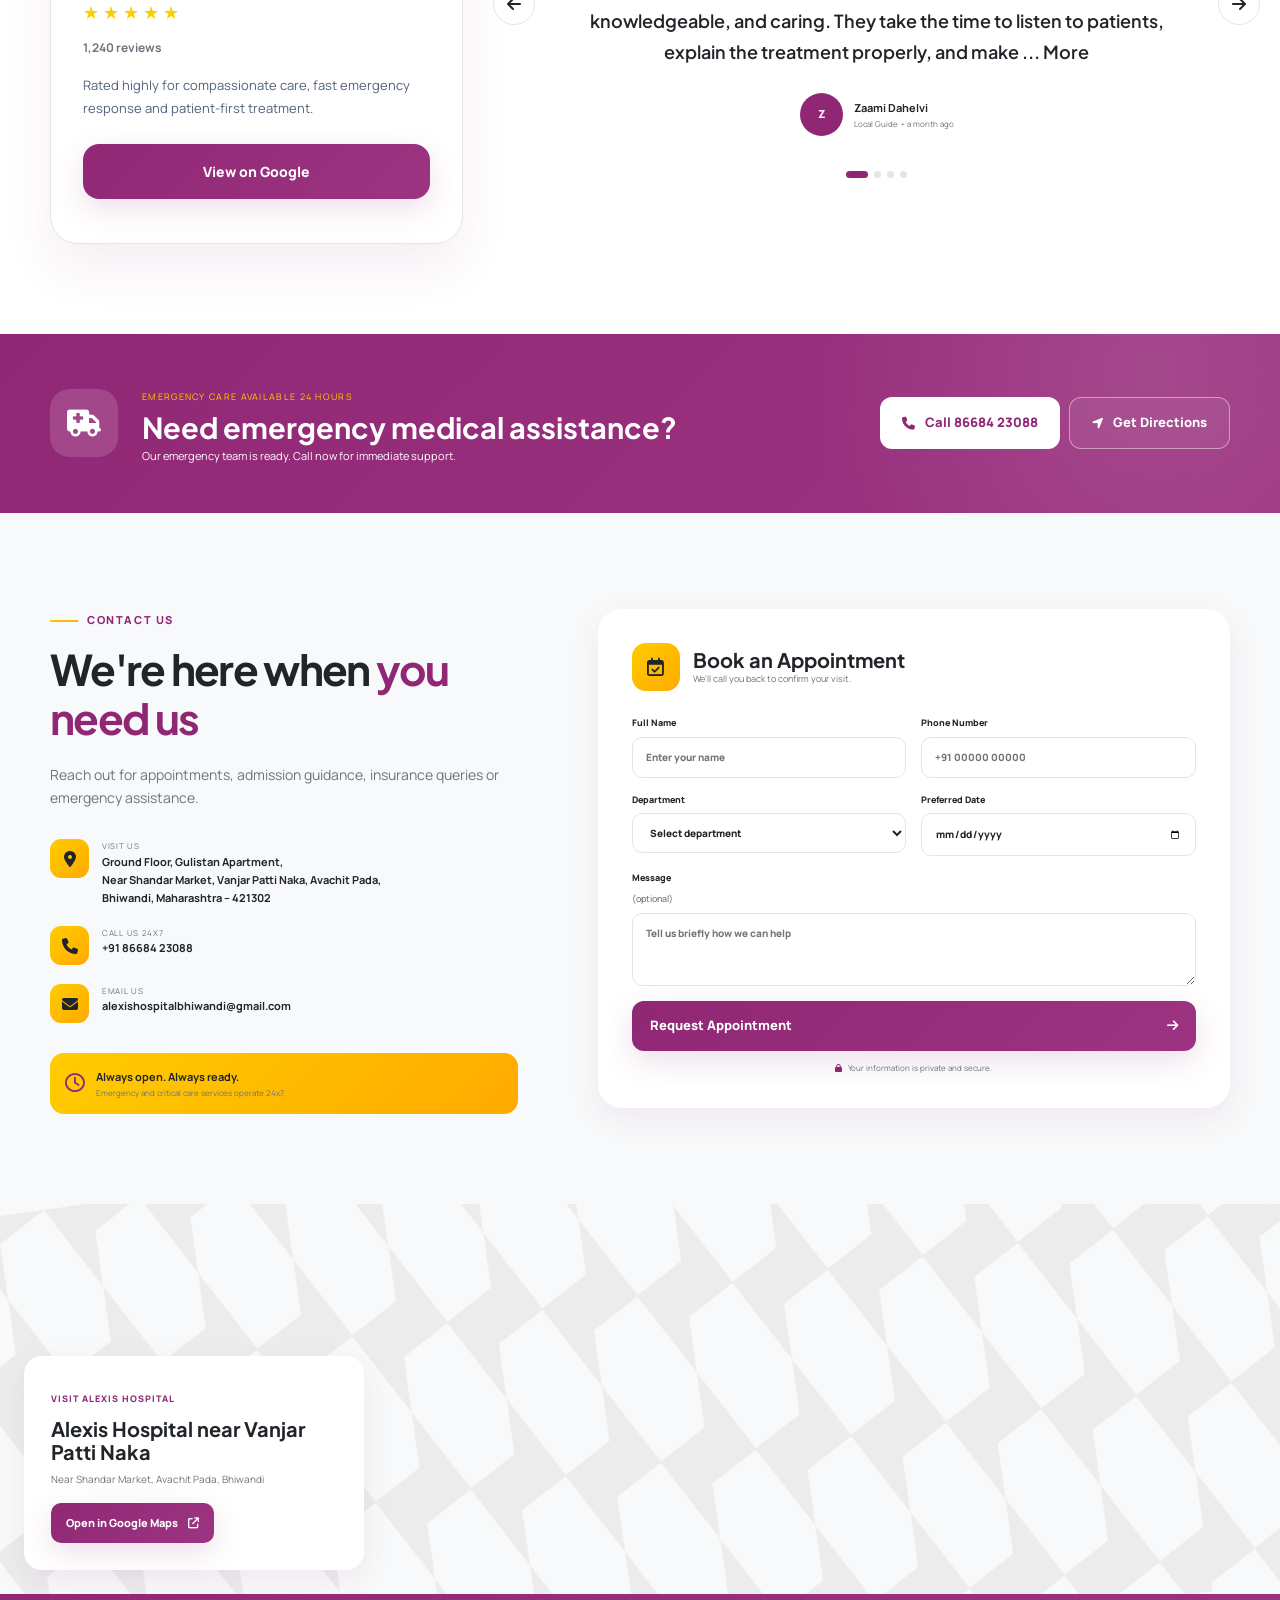
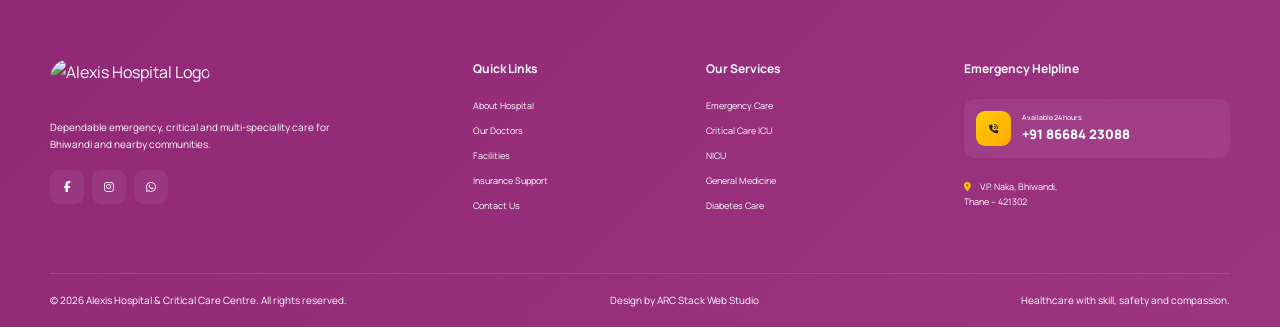
==== commit 9020017b: "New Update" ====
--- a/index.html
+++ b/index.html
@@ -292,8 +292,11 @@
             <div class="team-card-body">
               <span class="team-role">Consultant Physician</span>
               <h3>Dr. Ganesh Ahire</h3>
-              <p class="team-qualification">MBBS, MD (Medicine) · KEM Hospital , CCEDBM – Evidence-Based Diabetes Management , Fellowship in Nephrology & Dialysis , Fellowship in 2D Echocardiography , EULAR Certified Rheumatologist</p>
-              <div class="team-exp"><i class="fa-solid fa-award"></i> 8+ Years Experience managing a wide spectrum of medical conditions.</div>
+              <p class="team-qualification">MBBS, MD (Medicine) · KEM Hospital , CCEDBM – Evidence-Based Diabetes
+                Management , Fellowship in Nephrology & Dialysis , Fellowship in 2D Echocardiography , EULAR Certified
+                Rheumatologist</p>
+              <div class="team-exp"><i class="fa-solid fa-award"></i> 8+ Years Experience managing a wide spectrum of
+                medical conditions.</div>
             </div>
           </article>
 
@@ -305,8 +308,11 @@
             <div class="team-card-body">
               <span class="team-role">Sr. Intensivist</span>
               <h3>Dr. Khan Ahmed</h3>
-              <p class="team-qualification">Aesthetic &amp; Cosmetology Specialist  , Advanced Training in ICU & Critical Care Management , Certified in COVID-19 Critical Care & Emergency Response , Advanced Certification in Clinical Cosmetology & Aesthetic Medicine</p>
-              <div class="team-exp"><i class="fa-solid fa-award"></i> 8+ Years of Clinical, ICU &amp; Aesthetic Practice B.U.M.S
+              <p class="team-qualification">Aesthetic &amp; Cosmetology Specialist , Advanced Training in ICU & Critical
+                Care Management , Certified in COVID-19 Critical Care & Emergency Response , Advanced Certification in
+                Clinical Cosmetology & Aesthetic Medicine</p>
+              <div class="team-exp"><i class="fa-solid fa-award"></i> 8+ Years of Clinical, ICU &amp; Aesthetic Practice
+                B.U.M.S
               </div>
             </div>
           </article>
@@ -319,7 +325,9 @@
             <div class="team-card-body">
               <span class="team-role">Cosmetologist</span>
               <h3>Dr. (Mrs.) Saman Ahmed Khan</h3>
-              <p class="team-qualification"> Owner and Founder of Renew+ Aesthetic Clinic, (BUMS) – RGUHS, Bengaluru, Advanced Diploma in Clinical Cosmetology, Certified Aesthetic Physician – Skin, Hair & Laser Treatments</p>
+              <p class="team-qualification"> Owner and Founder of Renew+ Aesthetic Clinic, (BUMS) – RGUHS, Bengaluru,
+                Advanced Diploma in Clinical Cosmetology, Certified Aesthetic Physician – Skin, Hair & Laser Treatments
+              </p>
               <div class="team-exp"><i class="fa-solid fa-award"></i> 6+ Years Experience in Aesthetic &amp; Skin Care
               </div>
             </div>
@@ -333,7 +341,8 @@
             <div class="team-card-body">
               <span class="team-role">Pediatrician</span>
               <h3>Dr. Khwaja Moinuddin</h3>
-              <p class="team-qualification">Consultant Pediatrician &amp; Neonatologist (MBBS,DCH – Diploma in Child Health , MD – Pediatrics , PGPN – Post Graduate Program in Neonatology (Boston) )</p>
+              <p class="team-qualification">Consultant Pediatrician &amp; Neonatologist (MBBS,DCH – Diploma in Child
+                Health , MD – Pediatrics , PGPN – Post Graduate Program in Neonatology (Boston) )</p>
               <div class="team-exp"><i class="fa-solid fa-award"></i> 11+ Years Experience in Pediatrics &amp; Neonatal
                 Care</div>
             </div>
@@ -1018,8 +1027,18 @@
       </div>
     </div>
     <div class="container footer-bottom">
-      <span>© <span id="year"></span> Alexis Hospital & Critical Care Centre. All
-        rights reserved.</span><span>Healthcare with skill, safety and compassion.</span>
+      <span>© <span id="year">
+        </span> Alexis Hospital & Critical Care Centre. All rights reserved.</span>
+
+      <span>
+        Design by
+        <a class="ARC-Stack-Web" href="https://arc-stack-portfolio.vercel.app/" target="_blank"
+          rel="noopener noreferrer">
+          ARC Stack Web Studio
+        </a>
+      </span>
+
+      <span>Healthcare with skill, safety and compassion.</span>
     </div>
   </footer>
 
--- a/style.css
+++ b/style.css
@@ -2634,7 +2634,7 @@
   padding: 18px 0;
   display: flex;
   justify-content: space-between;
-  font-size: 8px;
+  font-size: 10px;
   color: #7086a5;
 }
 .floating {
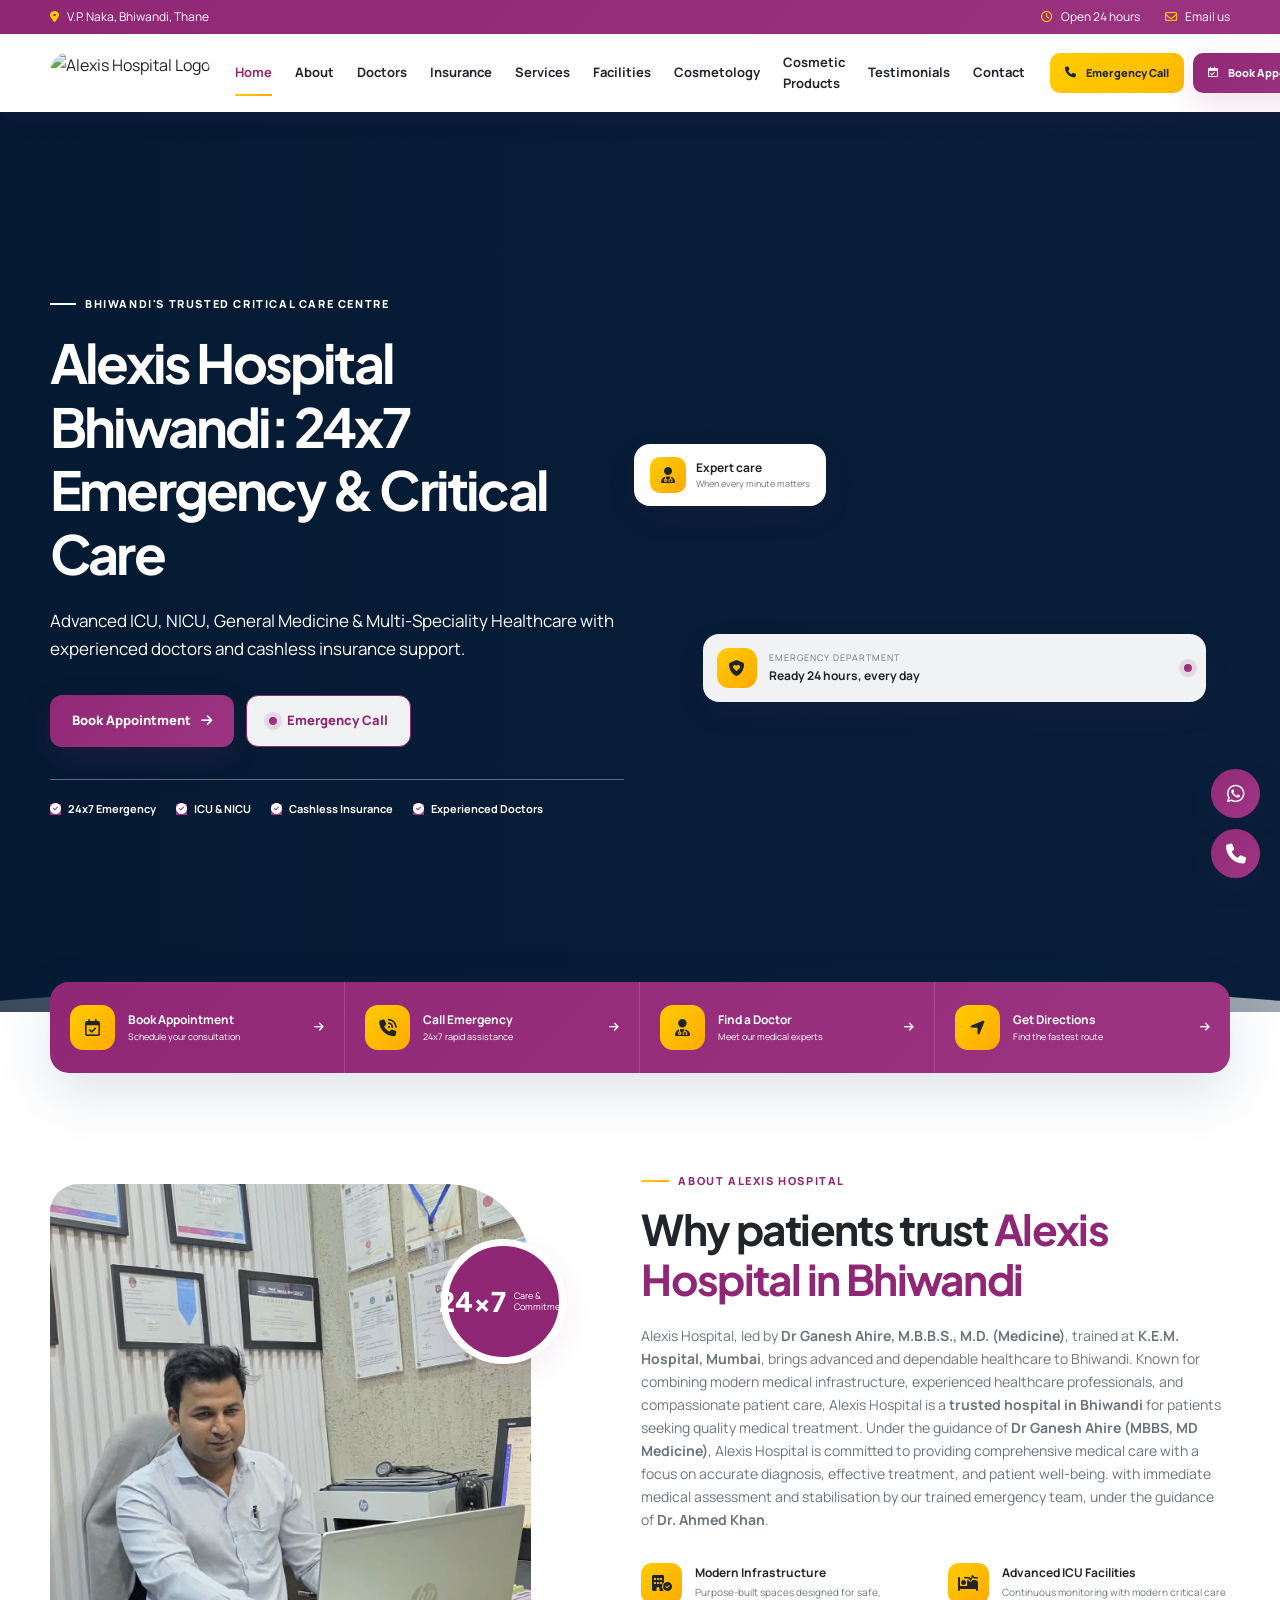
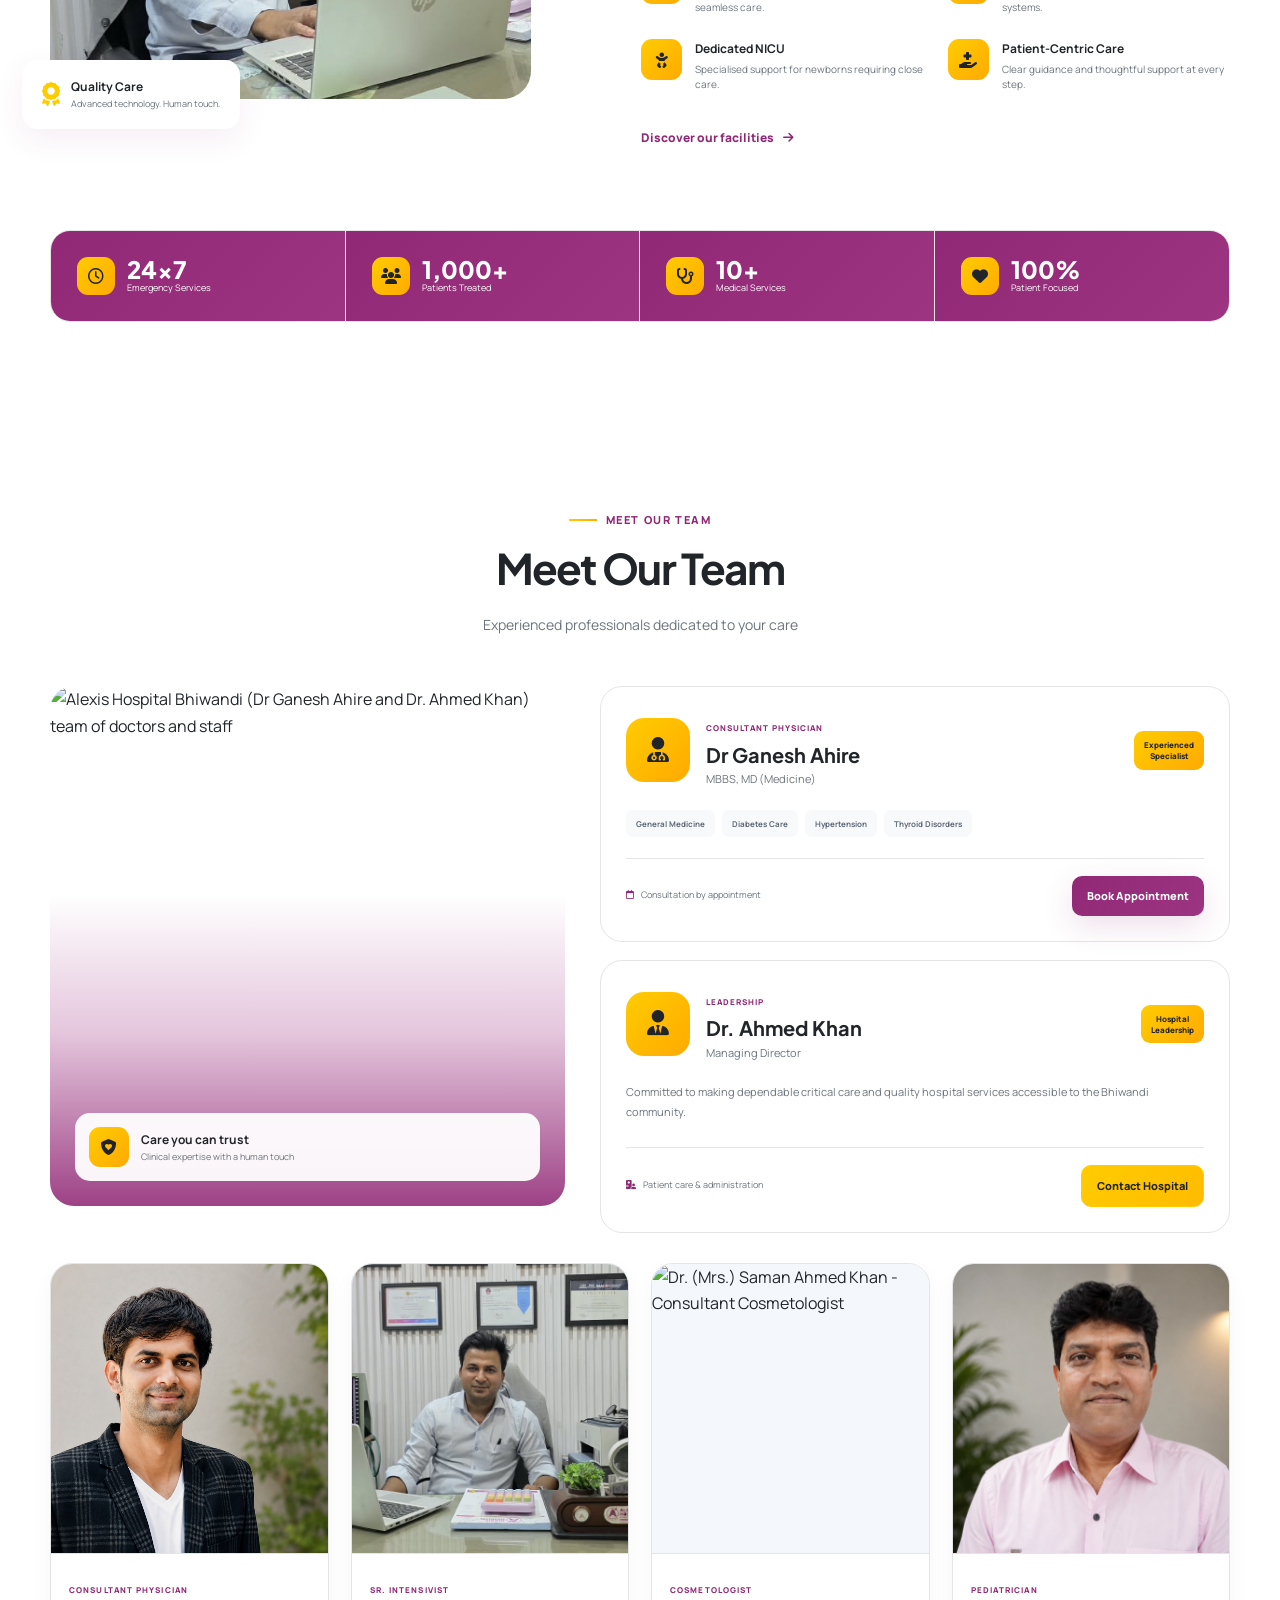
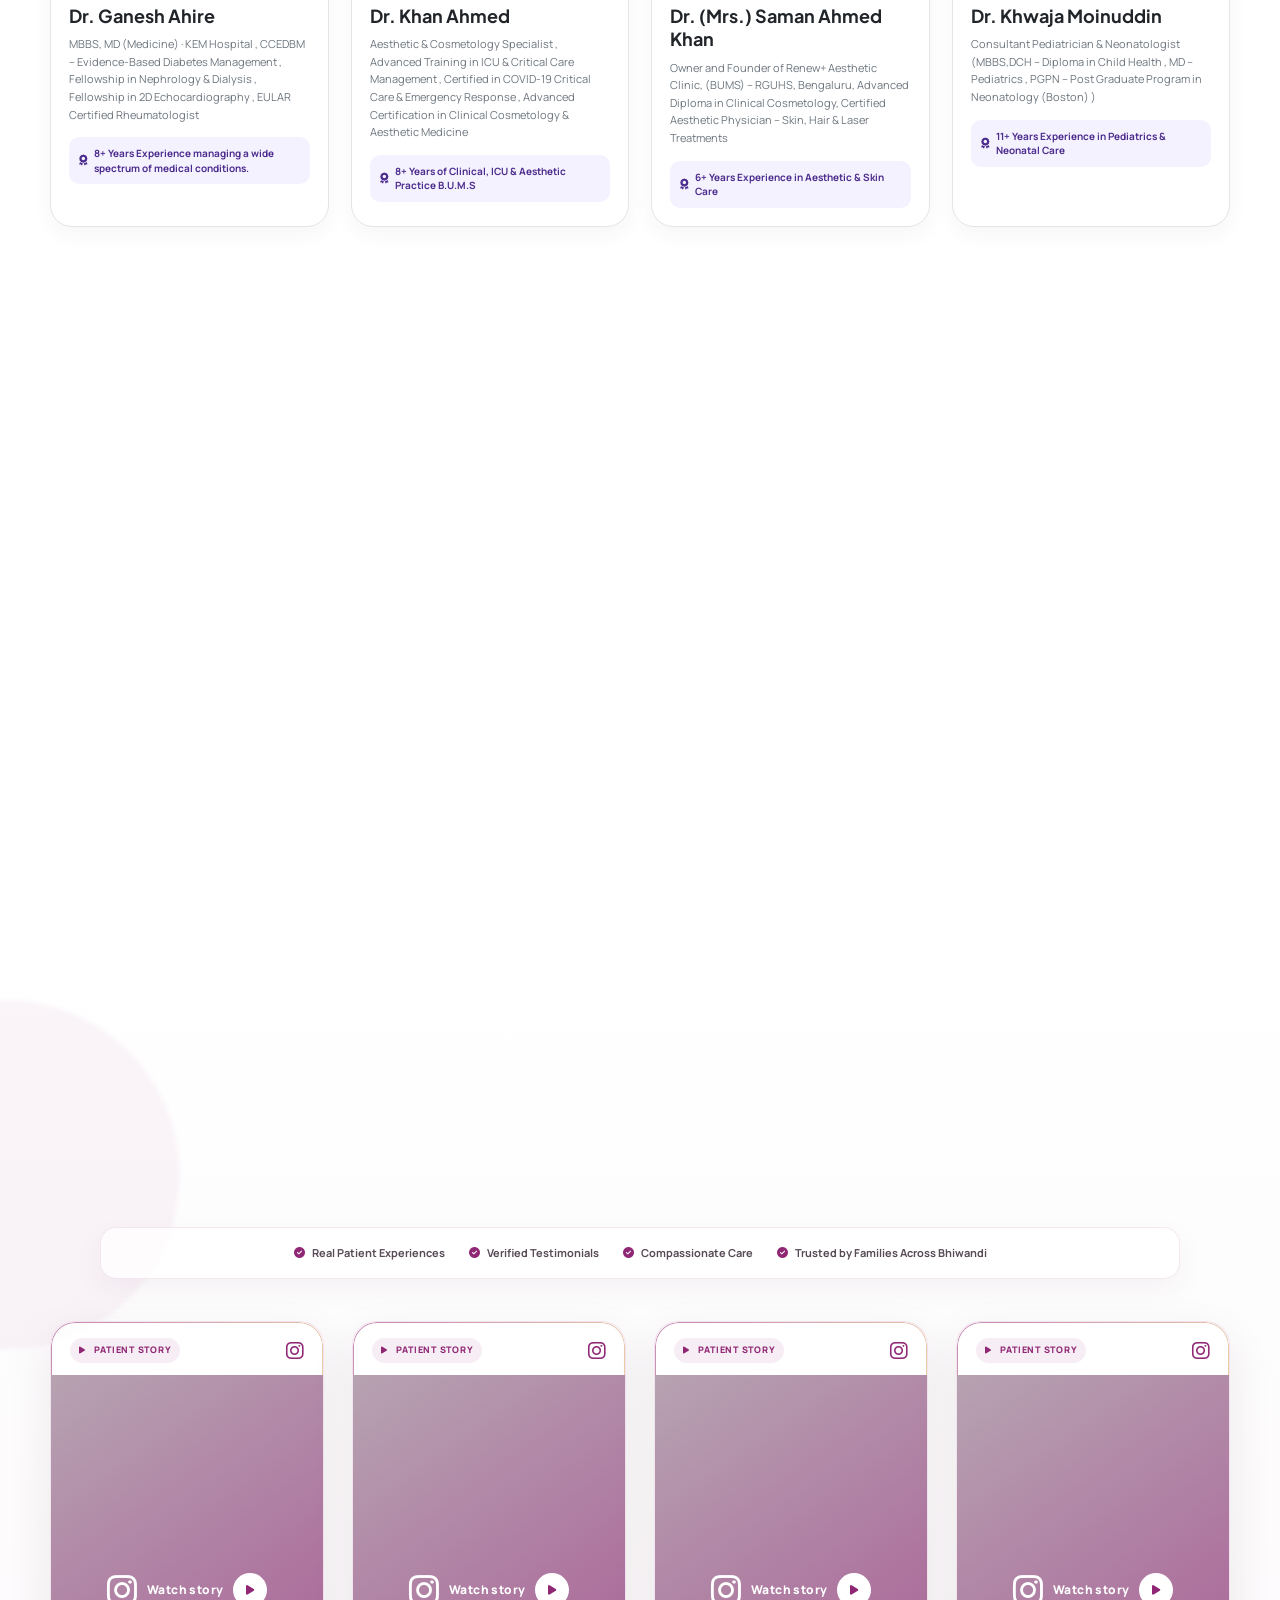
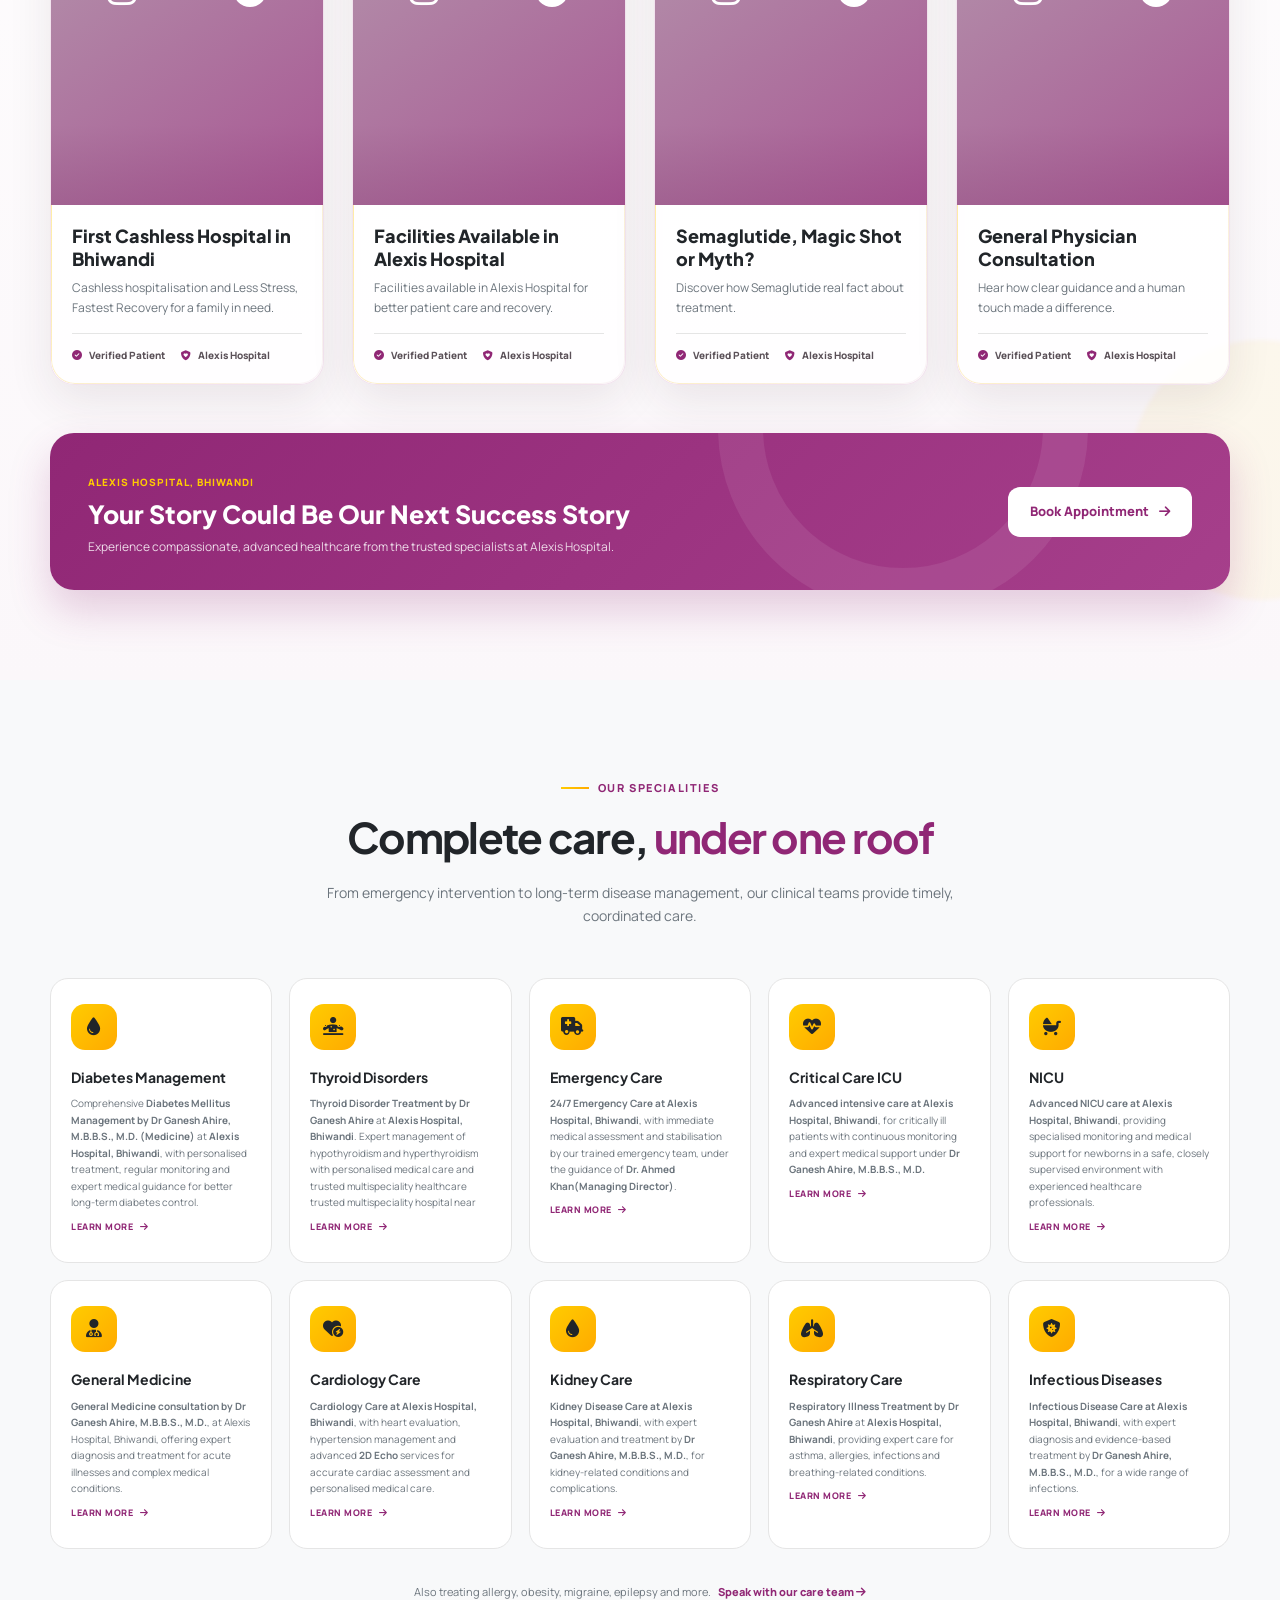
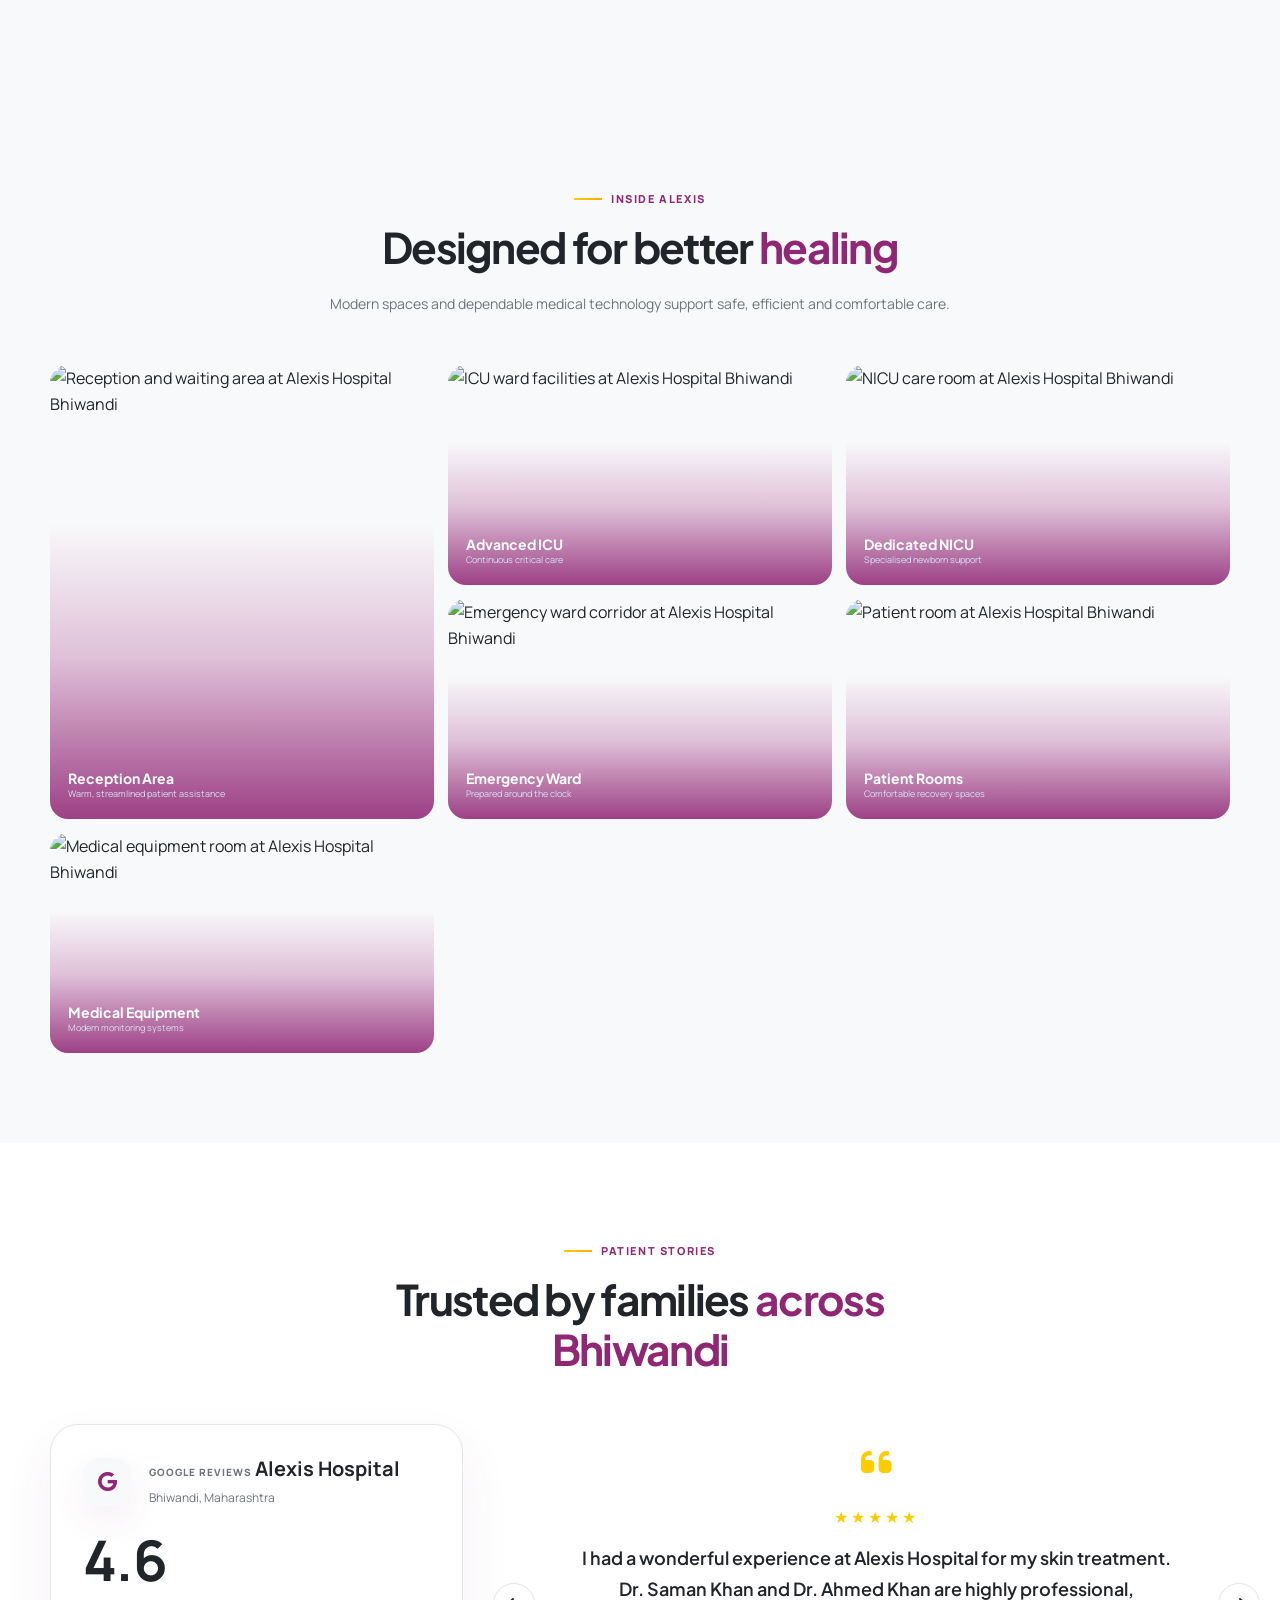
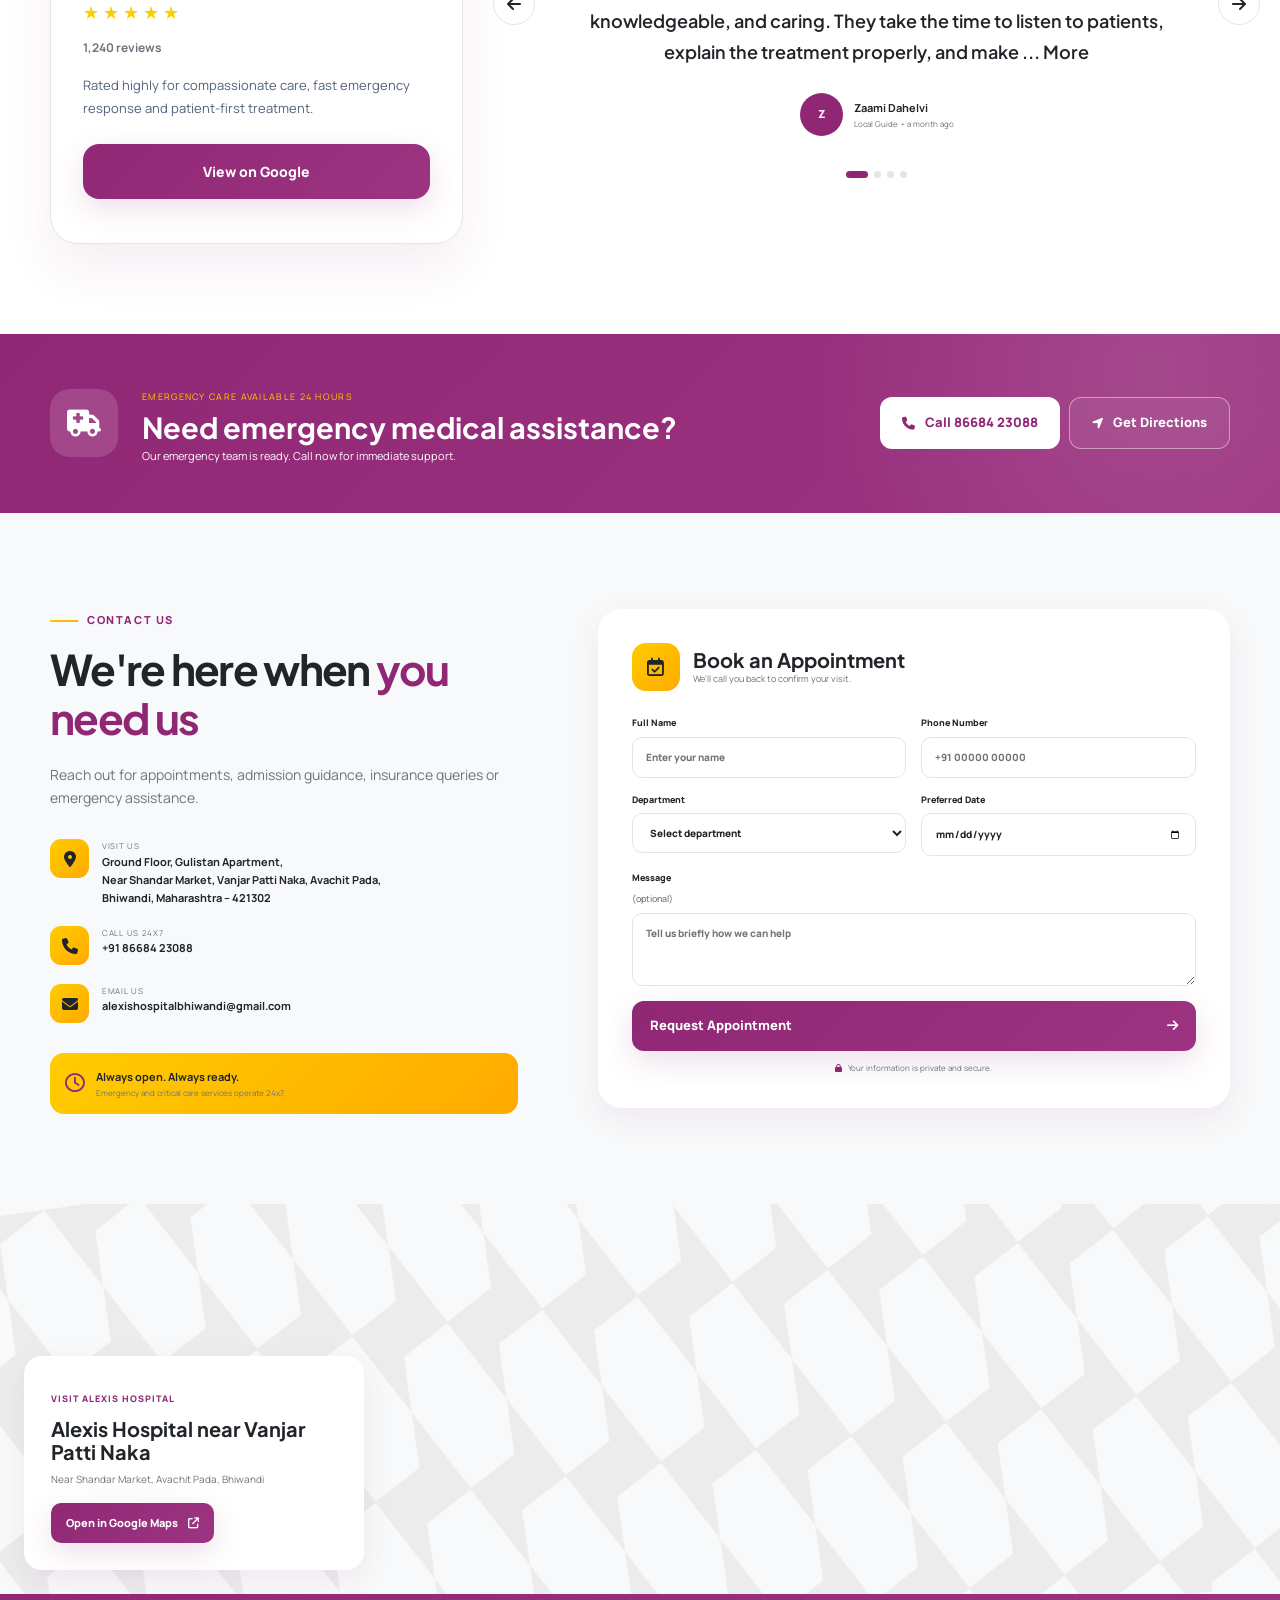
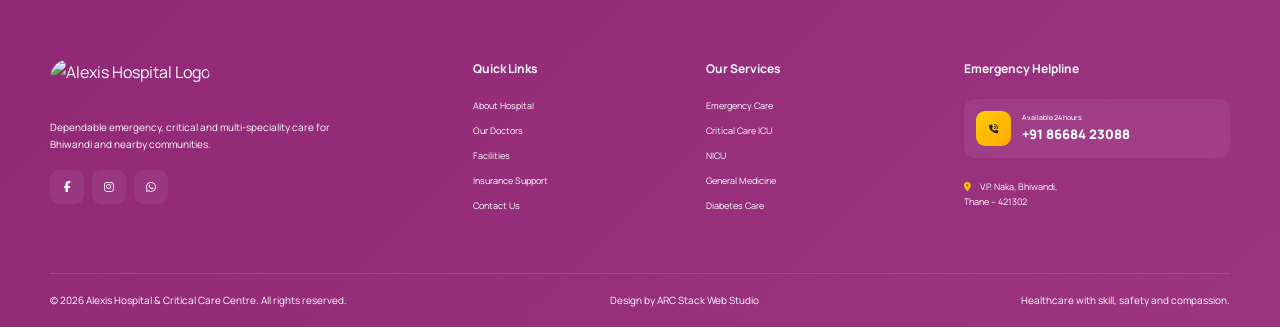
==== commit fa008d4f: "New Img Dr AHmed" ====
--- a/index.html
+++ b/index.html
@@ -156,7 +156,7 @@
         <div class="about-visual reveal">
           <div class="about-image">
             <!-- <img src="img/C1 img.png" alt="Alexis Hospital branded reception wall" loading="lazy" /> -->
-            <img src="img/Dr Ahamd.jpeg" alt="Alexis Hospital Managing Director (Dr. Ahmed)" loading="lazy" />
+            <img src="img/Dr Ahamd (2).jpeg" alt="Alexis Hospital Managing Director (Dr. Ahmed)" loading="lazy" />
           </div>
           <div class="experience-seal">
             <strong>24×7</strong><span>Care &<br />Commitment</span>
--- a/style.css
+++ b/style.css
@@ -5,16 +5,12 @@
   --primary-end: #a63f8b;
   --accent-start: #ffcc00;
   --accent-end: #ffaa00;
-  --primary-gradient: linear-gradient(
-    135deg,
-    var(--primary-start),
-    var(--primary-end)
-  );
-  --accent-gradient: linear-gradient(
-    135deg,
-    var(--accent-start),
-    var(--accent-end)
-  );
+  --primary-gradient: linear-gradient(135deg,
+      var(--primary-start),
+      var(--primary-end));
+  --accent-gradient: linear-gradient(135deg,
+      var(--accent-start),
+      var(--accent-end));
   --text-dark: #212529;
   --blue: #902775;
   --blue-dark: #902775;
@@ -32,15 +28,18 @@
   --shadow: 0 10px 30px rgba(144, 39, 117, 0.08);
   --radius: 22px;
 }
+
 * {
   box-sizing: border-box;
   margin: 0;
   padding: 0;
 }
+
 html {
   scroll-behavior: smooth;
   scroll-padding-top: 100px;
 }
+
 body {
   font-family: Manrope, sans-serif;
   color: var(--ink);
@@ -48,30 +47,37 @@
   line-height: 1.65;
   overflow-x: hidden;
 }
+
 body.menu-open {
   overflow: hidden;
 }
+
 a {
   text-decoration: none;
   color: inherit;
 }
+
 img {
   display: block;
   width: 100%;
 }
+
 button,
 input,
 select,
 textarea {
   font: inherit;
 }
+
 .container {
   width: min(1180px, calc(100% - 40px));
   margin: auto;
 }
+
 .section {
   padding: 90px 0;
 }
+
 .loader {
   position: fixed;
   inset: 0;
@@ -81,10 +87,12 @@
   place-items: center;
   transition: 0.5s;
 }
+
 .loader.hidden {
   opacity: 0;
   visibility: hidden;
 }
+
 .loader-mark {
   width: 78px;
   height: 78px;
@@ -97,12 +105,14 @@
   animation: loadPulse 1s infinite alternate;
   box-shadow: 0 15px 40px #1769e04d;
 }
+
 @keyframes loadPulse {
   to {
     transform: scale(1.12);
     border-radius: 50%;
   }
 }
+
 .scroll-progress {
   position: fixed;
   top: 0;
@@ -112,25 +122,30 @@
   background: linear-gradient(90deg, var(--blue), var(--purple));
   z-index: 10000;
 }
+
 .topbar {
   background: #08285e;
   color: #cbd9f0;
   font-size: 12px;
 }
+
 .topbar-inner {
   height: 34px;
   display: flex;
   align-items: center;
   justify-content: space-between;
 }
-.topbar-inner > div {
+
+.topbar-inner>div {
   display: flex;
   gap: 25px;
 }
+
 .topbar i {
   color: #65b8ff;
   margin-right: 6px;
 }
+
 .site-header {
   position: sticky;
   top: 0;
@@ -139,6 +154,7 @@
   box-shadow: 0 4px 25px rgba(22, 52, 100, 0.06);
   backdrop-filter: blur(15px);
 }
+
 .navbar {
   height: 78px;
   display: flex;
@@ -146,12 +162,14 @@
   justify-content: space-between;
   gap: 25px;
 }
+
 .logo {
   display: flex;
   align-items: center;
   gap: 11px;
   flex-shrink: 0;
 }
+
 .logo-icon {
   width: 42px;
   height: 42px;
@@ -163,15 +181,18 @@
   font-size: 20px;
   box-shadow: 0 8px 20px #1769e03d;
 }
-.logo > span:last-child {
+
+.logo>span:last-child {
   display: flex;
   flex-direction: column;
   line-height: 1;
 }
+
 .logo strong {
   font: 800 23px/1 "Plus Jakarta Sans";
   color: var(--navy);
 }
+
 .logo small {
   font-size: 8.5px;
   letter-spacing: 0.85px;
@@ -179,18 +200,21 @@
   color: var(--muted);
   margin-top: 5px;
 }
+
 .nav-menu {
   display: flex;
   align-items: center;
   gap: 23px;
   margin-left: auto;
 }
+
 .nav-menu a {
   font-size: 13px;
   font-weight: 700;
   color: #4a5870;
   position: relative;
 }
+
 .nav-menu a:after {
   content: "";
   position: absolute;
@@ -201,19 +225,23 @@
   background: var(--blue);
   transition: 0.3s;
 }
+
 .nav-menu a:hover,
 .nav-menu a.active {
   color: var(--blue);
 }
+
 .nav-menu a.active:after,
 .nav-menu a:hover:after {
   right: 0;
 }
+
 .nav-actions {
   display: flex;
   align-items: center;
   gap: 9px;
 }
+
 .btn {
   display: inline-flex;
   align-items: center;
@@ -228,30 +256,37 @@
   transition: 0.3s;
   white-space: nowrap;
 }
+
 .btn:hover {
   transform: translateY(-2px);
 }
+
 .btn-primary {
   color: #fff;
   background: linear-gradient(135deg, var(--blue), #365de5);
   box-shadow: 0 10px 24px #1769e034;
 }
+
 .btn-primary:hover {
   box-shadow: 0 14px 28px #1769e052;
 }
+
 .btn-secondary {
   background: #eeeaff;
   color: #6041ce;
 }
+
 .btn-emergency {
   background: #fff0f1;
   color: #dc3546;
 }
+
 .btn-small {
   padding: 11px 15px;
   font-size: 11px;
   border-radius: 10px;
 }
+
 .menu-toggle {
   display: none;
   border: 0;
@@ -260,6 +295,7 @@
   height: 38px;
   padding: 8px;
 }
+
 .menu-toggle span {
   height: 2px;
   background: var(--navy);
@@ -268,6 +304,7 @@
   border-radius: 2px;
   transition: 0.3s;
 }
+
 .hero {
   position: relative;
   min-height: 700px;
@@ -276,6 +313,7 @@
   align-items: center;
   overflow: hidden;
 }
+
 .hero-bg {
   position: absolute;
   inset: 0;
@@ -284,6 +322,7 @@
     radial-gradient(circle at 85% 70%, #e9e1ff 0, transparent 30%);
   opacity: 0.7;
 }
+
 .hero-grid {
   position: relative;
   z-index: 2;
@@ -293,6 +332,7 @@
   align-items: center;
   padding: 75px 0 95px;
 }
+
 .eyebrow,
 .section-tag {
   display: inline-flex;
@@ -304,42 +344,50 @@
   letter-spacing: 1.6px;
   text-transform: uppercase;
 }
+
 .eyebrow span {
   width: 26px;
   height: 2px;
   background: var(--blue);
 }
+
 h1,
 h2,
 h3 {
   font-family: "Plus Jakarta Sans", sans-serif;
   line-height: 1.18;
 }
+
 .hero h1 {
   font-size: clamp(42px, 4.2vw, 62px);
   letter-spacing: -2.8px;
   color: var(--navy);
   margin: 18px 0 22px;
 }
+
 .hero h1 span,
 h2 span {
   color: var(--blue);
 }
-.hero-copy > p {
+
+.hero-copy>p {
   font-size: 17px;
   color: var(--muted);
   max-width: 610px;
 }
+
 .hero-actions {
   display: flex;
   gap: 12px;
   margin: 32px 0;
 }
+
 .btn-outline {
   background: #fff;
   color: var(--navy);
   border: 1px solid #d9e4f3;
 }
+
 .pulse-dot,
 .online-dot {
   width: 8px;
@@ -349,11 +397,13 @@
   box-shadow: 0 0 0 5px #ed3e5120;
   animation: pulse 1.5s infinite;
 }
+
 @keyframes pulse {
   50% {
     box-shadow: 0 0 0 9px #ed3e5100;
   }
 }
+
 .trust-row {
   display: flex;
   flex-wrap: wrap;
@@ -361,18 +411,22 @@
   padding-top: 20px;
   border-top: 1px solid #dce6f2;
 }
+
 .trust-row span {
   font-size: 11px;
   font-weight: 700;
   color: #52617a;
 }
+
 .trust-row i {
   color: #29a777;
   margin-right: 5px;
 }
+
 .hero-visual {
   position: relative;
 }
+
 .hero-image {
   height: 480px;
   border-radius: 32px 32px 90px 32px;
@@ -380,15 +434,18 @@
   box-shadow: 0 35px 70px rgba(16, 61, 123, 0.22);
   position: relative;
 }
+
 .hero-image img {
   height: 100%;
   object-fit: cover;
 }
+
 .image-shade {
   position: absolute;
   inset: 0;
   background: linear-gradient(to top, rgba(5, 31, 70, 0.65), transparent 42%);
 }
+
 .hero-status {
   position: absolute;
   bottom: 24px;
@@ -402,6 +459,7 @@
   gap: 12px;
   box-shadow: 0 10px 30px #09245a22;
 }
+
 .status-icon {
   height: 40px;
   width: 40px;
@@ -411,23 +469,28 @@
   display: grid;
   place-items: center;
 }
+
 .hero-status div {
   display: flex;
   flex-direction: column;
 }
+
 .hero-status small {
   color: var(--muted);
   font-size: 9px;
   text-transform: uppercase;
   letter-spacing: 1px;
 }
+
 .hero-status strong {
   font-size: 12px;
 }
+
 .hero-status .online-dot {
   margin-left: auto;
   background: #23b77d;
 }
+
 .floating-card {
   position: absolute;
   background: #fff;
@@ -435,6 +498,7 @@
   box-shadow: var(--shadow);
   z-index: 3;
 }
+
 .care-card {
   top: 42px;
   left: -45px;
@@ -443,7 +507,8 @@
   gap: 10px;
   align-items: center;
 }
-.care-card > span {
+
+.care-card>span {
   width: 36px;
   height: 36px;
   border-radius: 10px;
@@ -452,18 +517,22 @@
   display: grid;
   place-items: center;
 }
+
 .care-card div {
   display: flex;
   flex-direction: column;
 }
+
 .care-card strong {
   font-size: 12px;
 }
+
 .care-card small,
 .response-card small {
   font-size: 9px;
   color: var(--muted);
 }
+
 .response-card {
   right: -22px;
   top: 160px;
@@ -471,10 +540,12 @@
   display: flex;
   flex-direction: column;
 }
+
 .response-card strong {
   font-size: 16px;
   color: var(--blue);
 }
+
 .hero-wave {
   position: absolute;
   bottom: -1px;
@@ -484,11 +555,13 @@
   background: #fff;
   clip-path: ellipse(55% 65% at 50% 100%);
 }
+
 .quick-actions {
   position: relative;
   z-index: 4;
   margin-top: -30px;
 }
+
 .action-grid {
   display: grid;
   grid-template-columns: repeat(4, 1fr);
@@ -497,6 +570,7 @@
   box-shadow: 0 20px 55px rgba(21, 63, 116, 0.14);
   overflow: hidden;
 }
+
 .action-card {
   padding: 23px 20px;
   display: flex;
@@ -505,12 +579,15 @@
   border-right: 1px solid var(--line);
   transition: 0.3s;
 }
+
 .action-card:hover {
   background: #f8fbff;
 }
+
 .action-card:last-child {
   border: 0;
 }
+
 .action-icon {
   width: 45px;
   height: 45px;
@@ -520,57 +597,70 @@
   place-items: center;
   font-size: 17px;
 }
+
 .action-icon.blue {
   background: #eaf2ff;
   color: var(--blue);
 }
+
 .action-icon.red {
   background: #fff0f1;
   color: var(--red);
 }
+
 .action-icon.purple {
   background: #efecff;
   color: var(--purple);
 }
+
 .action-icon.cyan {
   background: #e8f9fe;
   color: var(--cyan);
 }
+
 .action-card div {
   display: flex;
   flex-direction: column;
 }
+
 .action-card strong {
   font-size: 12px;
 }
+
 .action-card small {
   font-size: 9px;
   color: var(--muted);
 }
-.action-card > i {
+
+.action-card>i {
   margin-left: auto;
   color: #9aa8bb;
   font-size: 11px;
 }
+
 .about-grid {
   display: grid;
   grid-template-columns: 0.92fr 1.08fr;
   gap: 90px;
   align-items: center;
 }
+
 .about-visual {
   position: relative;
   padding: 0 20px 30px 0;
 }
+
 .about-image {
   height: 515px;
   overflow: hidden;
   border-radius: 28px 85px 28px 28px;
 }
+
 .about-image img {
   height: 100%;
   object-fit: cover;
 }
+
 .experience-seal {
   position: absolute;
   right: -15px;
@@ -587,13 +677,16 @@
   border: 7px solid #fff;
   box-shadow: var(--shadow);
 }
+
 .experience-seal strong {
   font: 800 27px "Plus Jakarta Sans";
 }
+
 .experience-seal span {
   font-size: 9px;
   line-height: 1.3;
 }
+
 .quality-card {
   position: absolute;
   left: -28px;
@@ -606,30 +699,37 @@
   gap: 11px;
   align-items: center;
 }
+
 .quality-card i {
   color: #f2ab2e;
   font-size: 24px;
 }
+
 .quality-card div {
   display: flex;
   flex-direction: column;
 }
+
 .quality-card strong {
   font-size: 12px;
 }
+
 .quality-card small {
   font-size: 9px;
   color: var(--muted);
 }
+
 .section-tag {
   margin-bottom: 14px;
 }
+
 .section-tag:before {
   content: "";
   width: 28px;
   height: 2px;
   background: currentColor;
 }
+
 .about h2,
 .section-heading h2,
 .contact h2,
@@ -639,22 +739,26 @@
   color: var(--navy);
   margin-bottom: 20px;
 }
-.about-copy > p,
+
+.about-copy>p,
 .section-heading p,
-.contact-copy > p {
+.contact-copy>p {
   color: var(--muted);
   font-size: 14px;
 }
+
 .feature-list {
   display: grid;
   grid-template-columns: 1fr 1fr;
   gap: 24px;
   margin: 31px 0;
 }
-.feature-list > div {
+
+.feature-list>div {
   display: flex;
   gap: 13px;
 }
+
 .feature-list i {
   width: 41px;
   height: 41px;
@@ -665,31 +769,38 @@
   display: grid;
   place-items: center;
 }
+
 .feature-list span {
   display: flex;
   flex-direction: column;
 }
+
 .feature-list strong {
   font-size: 12px;
 }
+
 .feature-list small {
   font-size: 10px;
   color: var(--muted);
   line-height: 1.5;
   margin-top: 3px;
 }
+
 .text-link {
   font-size: 12px;
   font-weight: 800;
   color: var(--blue);
 }
+
 .text-link i {
   margin-left: 7px;
   transition: 0.3s;
 }
+
 .text-link:hover i {
   transform: translateX(5px);
 }
+
 .stats-grid {
   display: grid;
   grid-template-columns: repeat(4, 1fr);
@@ -698,6 +809,7 @@
   border-radius: 20px;
   overflow: hidden;
 }
+
 .stat {
   padding: 26px;
   display: grid;
@@ -706,9 +818,11 @@
   border-right: 1px solid var(--line);
   align-items: center;
 }
+
 .stat:last-child {
   border: 0;
 }
+
 .stat i {
   grid-row: 1/3;
   width: 38px;
@@ -719,14 +833,17 @@
   display: grid;
   place-items: center;
 }
+
 .stat strong {
   font: 800 24px/1 "Plus Jakarta Sans";
   color: var(--navy);
 }
+
 .stat small {
   font-size: 9px;
   color: var(--muted);
 }
+
 .services {
   background: #f5f8fd;
 }
@@ -738,10 +855,12 @@
   isolation: isolate;
   background: linear-gradient(180deg, #fff 0%, #fbf7fa 100%);
 }
+
 .patient-stories-content {
   position: relative;
   z-index: 1;
 }
+
 .patient-stories-orb {
   position: absolute;
   z-index: -1;
@@ -749,6 +868,7 @@
   filter: blur(2px);
   opacity: 0.5;
 }
+
 .patient-stories-orb.orb-one {
   width: 350px;
   height: 350px;
@@ -756,6 +876,7 @@
   top: 60px;
   left: -170px;
 }
+
 .patient-stories-orb.orb-two {
   width: 260px;
   height: 260px;
@@ -763,6 +884,7 @@
   bottom: 80px;
   right: -110px;
 }
+
 .patient-stories-badge {
   width: max-content;
   max-width: 100%;
@@ -776,15 +898,18 @@
   font-size: 10px;
   letter-spacing: 1px;
 }
+
 .patient-stories-badge i {
   margin: 0 1px;
 }
+
 .patient-stories-badge span {
   margin-left: 7px;
   color: var(--primary-color);
   font-weight: 800;
   letter-spacing: 0.4px;
 }
+
 .patient-trust-strip {
   display: flex;
   justify-content: center;
@@ -801,16 +926,19 @@
   font-size: 11px;
   font-weight: 700;
 }
+
 .patient-trust-strip i,
 .patient-video-copy i {
   color: var(--primary-color);
   margin-right: 5px;
 }
+
 .patient-video-grid {
   display: grid;
   grid-template-columns: repeat(4, minmax(0, 1fr));
   gap: 28px;
 }
+
 .patient-video-card {
   position: relative;
   overflow: hidden;
@@ -823,6 +951,7 @@
     box-shadow 0.35s ease,
     border-color 0.35s ease;
 }
+
 .patient-video-card::before {
   content: "";
   position: absolute;
@@ -830,12 +959,10 @@
   padding: 1px;
   z-index: 0;
   border-radius: inherit;
-  background: linear-gradient(
-    135deg,
-    rgba(144, 39, 117, 0.55),
-    rgba(255, 204, 0, 0.36),
-    rgba(144, 39, 117, 0.05)
-  );
+  background: linear-gradient(135deg,
+      rgba(144, 39, 117, 0.55),
+      rgba(255, 204, 0, 0.36),
+      rgba(144, 39, 117, 0.05));
   -webkit-mask:
     linear-gradient(#fff 0 0) content-box,
     linear-gradient(#fff 0 0);
@@ -843,11 +970,13 @@
   mask-composite: exclude;
   pointer-events: none;
 }
+
 .patient-video-card:hover {
   transform: translateY(-8px);
   border-color: rgba(144, 39, 117, 0.28);
   box-shadow: 0 24px 55px rgba(82, 22, 68, 0.16);
 }
+
 .patient-video-top {
   display: flex;
   align-items: center;
@@ -857,6 +986,7 @@
   z-index: 1;
   color: var(--primary-color);
 }
+
 .patient-video-top span {
   padding: 5px 9px;
   border-radius: 999px;
@@ -866,19 +996,23 @@
   text-transform: uppercase;
   letter-spacing: 0.75px;
 }
+
 .patient-video-top span i {
   font-size: 8px;
   margin-right: 5px;
 }
-.patient-video-top > i {
+
+.patient-video-top>i {
   font-size: 20px;
 }
+
 .patient-video-frame {
   position: relative;
   height: 430px;
   overflow: hidden;
   background: #f4edf2;
 }
+
 .patient-video-launch {
   position: absolute;
   inset: 0;
@@ -895,10 +1029,12 @@
   cursor: pointer;
   transition: background 0.25s ease;
 }
-.patient-video-launch > i:first-child {
+
+.patient-video-launch>i:first-child {
   font-size: 34px;
 }
-.patient-video-launch > i:last-child {
+
+.patient-video-launch>i:last-child {
   display: grid;
   width: 34px;
   height: 34px;
@@ -908,13 +1044,16 @@
   background: #fff;
   font-size: 11px;
 }
+
 .patient-video-card:hover .patient-video-launch {
   background: linear-gradient(145deg, rgba(63, 19, 53, 0.42), rgba(144, 39, 117, 0.9));
 }
+
 .patient-video-frame:focus-visible .patient-video-launch {
   outline: 3px solid var(--accent-color);
   outline-offset: -4px;
 }
+
 .patient-video-frame::after {
   content: "";
   position: absolute;
@@ -923,6 +1062,7 @@
   height: 80px;
   background: linear-gradient(transparent, rgba(37, 16, 31, 0.14));
 }
+
 .patient-play-pulse {
   pointer-events: none;
   position: absolute;
@@ -943,41 +1083,49 @@
   animation: patientPlayPulse 2.4s infinite;
   opacity: 0.9;
 }
+
 .patient-play-pulse i {
   margin-left: 3px;
   font-size: 16px;
 }
+
 .patient-video-card:hover .patient-play-pulse {
   transform: translate(-50%, -50%) scale(1.1);
 }
+
 @keyframes patientPlayPulse {
   70% {
     box-shadow:
       0 0 0 14px rgba(255, 255, 255, 0),
       0 9px 22px rgba(47, 16, 40, 0.24);
   }
+
   100% {
     box-shadow:
       0 0 0 0 rgba(255, 255, 255, 0),
       0 9px 22px rgba(47, 16, 40, 0.24);
   }
 }
+
 .patient-video-copy {
   position: relative;
   z-index: 1;
   padding: 20px 21px 21px;
 }
+
 .patient-video-copy h3 {
   font: 800 18px/1.25 "Plus Jakarta Sans";
   color: var(--navy);
 }
-.patient-video-copy > p {
+
+.patient-video-copy>p {
   margin: 8px 0 15px;
   color: var(--muted);
   font-size: 12px;
   line-height: 1.65;
 }
-.patient-video-copy > div {
+
+.patient-video-copy>div {
   display: flex;
   flex-wrap: wrap;
   gap: 8px 16px;
@@ -987,6 +1135,7 @@
   font-size: 10px;
   font-weight: 800;
 }
+
 .patient-stories-cta {
   display: flex;
   justify-content: space-between;
@@ -1001,6 +1150,7 @@
   box-shadow: 0 20px 42px rgba(144, 39, 117, 0.22);
   position: relative;
 }
+
 .patient-stories-cta::after {
   content: "";
   position: absolute;
@@ -1012,10 +1162,12 @@
   border-radius: 50%;
   pointer-events: none;
 }
-.patient-stories-cta > div {
+
+.patient-stories-cta>div {
   position: relative;
   z-index: 1;
 }
+
 .patient-stories-cta span {
   color: var(--accent-color);
   font-size: 10px;
@@ -1023,38 +1175,46 @@
   text-transform: uppercase;
   letter-spacing: 1px;
 }
+
 .patient-stories-cta h3 {
   margin-top: 5px;
   font: 800 25px/1.2 "Plus Jakarta Sans";
 }
+
 .patient-stories-cta p {
   max-width: 600px;
   margin-top: 8px;
   color: rgba(255, 255, 255, 0.83);
   font-size: 12px;
 }
+
 .patient-stories-actions {
   display: flex;
   gap: 10px;
   flex-shrink: 0;
 }
+
 .patient-stories-actions .btn-primary {
   background: #fff;
   color: var(--primary-color);
   box-shadow: none;
 }
+
 .patient-stories-actions .btn-primary:hover {
   background: var(--accent-color);
   color: var(--navy);
 }
+
 .patient-stories-actions .btn-outline {
   color: #fff;
   border-color: rgba(255, 255, 255, 0.65);
 }
+
 .patient-stories-actions .btn-outline:hover {
   background: #fff;
   color: var(--primary-color);
 }
+
 .patient-video-modal {
   position: fixed;
   z-index: 10000;
@@ -1068,10 +1228,12 @@
     opacity 0.3s ease,
     visibility 0.3s ease;
 }
+
 .patient-video-modal.is-open {
   visibility: visible;
   opacity: 1;
 }
+
 .patient-video-modal__backdrop {
   position: absolute;
   inset: 0;
@@ -1079,6 +1241,7 @@
   backdrop-filter: blur(10px);
   -webkit-backdrop-filter: blur(10px);
 }
+
 .patient-video-modal__dialog {
   width: min(90vw, 1480px);
   max-height: 94vh;
@@ -1091,15 +1254,16 @@
   color: #fff;
   background:
     linear-gradient(rgba(47, 18, 42, 0.88), rgba(76, 25, 64, 0.91)) padding-box,
-    linear-gradient(135deg, var(--accent-color), #d47cbb, var(--primary-color))
-      border-box;
+    linear-gradient(135deg, var(--accent-color), #d47cbb, var(--primary-color)) border-box;
   box-shadow: 0 28px 80px rgba(0, 0, 0, 0.44);
   transform: translateY(18px) scale(0.96);
   transition: transform 0.35s cubic-bezier(0.2, 0.8, 0.2, 1);
 }
+
 .patient-video-modal.is-open .patient-video-modal__dialog {
   transform: translateY(0) scale(1);
 }
+
 .patient-video-modal__close {
   width: 38px;
   height: 38px;
@@ -1116,11 +1280,13 @@
   cursor: pointer;
   transition: 0.25s ease;
 }
+
 .patient-video-modal__close:hover {
   color: var(--primary-color);
   background: #fff;
   transform: rotate(90deg);
 }
+
 .patient-video-modal__media {
   position: relative;
   display: grid;
@@ -1131,9 +1297,11 @@
   border-radius: 17px;
   background: #fff;
 }
+
 .patient-video-modal__header {
   padding: 12px 14px 16px;
 }
+
 .patient-video-modal__header p {
   margin-bottom: 4px;
   color: var(--accent-color);
@@ -1142,122 +1310,149 @@
   letter-spacing: 0.12em;
   text-transform: uppercase;
 }
+
 .patient-video-modal__header h2 {
   padding-right: 46px;
   color: #fff;
   font: 800 20px/1.25 "Plus Jakarta Sans";
 }
+
 .patient-video-modal__media .instagram-media {
   width: min(100%, 540px) !important;
   min-width: 0 !important;
   margin: 0 !important;
 }
+
 .patient-video-modal__fallback {
   max-width: 430px;
   padding: 38px 30px;
   text-align: center;
   color: var(--ink);
 }
-.patient-video-modal__fallback > i {
+
+.patient-video-modal__fallback>i {
   color: var(--primary-color);
   font-size: 38px;
 }
+
 .patient-video-modal__fallback h3 {
   margin-top: 14px;
   font: 800 20px/1.25 "Plus Jakarta Sans";
 }
+
 .patient-video-modal__fallback p {
   margin: 9px 0 20px;
   color: var(--muted);
   font-size: 13px;
   line-height: 1.6;
 }
+
 body.video-modal-open {
   overflow: hidden;
 }
+
 @media (max-width: 1100px) {
   .patient-video-grid {
     grid-template-columns: repeat(2, minmax(0, 1fr));
     gap: 28px;
   }
 }
+
 @media (max-width: 760px) {
   .patient-video-grid {
     gap: 20px;
   }
+
   .patient-trust-strip {
     justify-content: flex-start;
     margin-bottom: 32px;
   }
+
   .patient-stories-cta {
     align-items: flex-start;
     flex-direction: column;
     padding: 30px;
   }
 }
+
 @media (max-width: 560px) {
   .patient-video-grid {
     grid-template-columns: 1fr;
   }
+
   .patient-video-frame {
     height: 410px !important;
     min-height: 410px !important;
   }
+
   .patient-video-card {
     border-radius: 20px;
   }
+
   .patient-trust-strip {
     gap: 11px;
     padding: 15px 16px;
     font-size: 10px;
   }
+
   .patient-stories-cta {
     margin-top: 32px;
     padding: 27px 22px;
     border-radius: 20px;
   }
+
   .patient-stories-cta h3 {
     font-size: 21px;
   }
+
   .patient-stories-actions {
     width: 100%;
     flex-direction: column;
   }
+
   .patient-stories-actions .btn {
     justify-content: center;
     width: 100%;
   }
+
   .patient-video-modal {
     padding: 12px;
   }
+
   .patient-video-modal__dialog {
     width: 100%;
     padding: 8px;
     border-radius: 21px;
   }
+
   .patient-video-modal__media {
     min-height: 300px;
     max-height: 72vh;
     border-radius: 15px;
   }
 }
+
 .section-heading {
   max-width: 670px;
   margin-bottom: 50px;
 }
+
 .section-heading.centered {
   text-align: center;
   margin-left: auto;
   margin-right: auto;
 }
+
 .section-heading.centered .section-tag {
   justify-content: center;
 }
+
 .services-grid {
   display: grid;
   grid-template-columns: repeat(5, 1fr);
   gap: 17px;
 }
+
 .service-card {
   background: #fff;
   border: 1px solid #e8eef7;
@@ -1267,6 +1462,7 @@
   position: relative;
   overflow: hidden;
 }
+
 .service-card:before {
   content: "";
   position: absolute;
@@ -1277,15 +1473,18 @@
   background: linear-gradient(90deg, var(--blue), var(--purple));
   transition: 0.35s;
 }
+
 .service-card:hover {
   transform: translateY(-8px);
   box-shadow: 0 18px 35px #1a477f16;
   border-color: transparent;
 }
+
 .service-card:hover:before {
   right: 0;
 }
-.service-card > span {
+
+.service-card>span {
   width: 46px;
   height: 46px;
   border-radius: 14px;
@@ -1296,23 +1495,28 @@
   font-size: 18px;
   margin-bottom: 19px;
 }
-.service-card:nth-child(3n + 2) > span {
+
+.service-card:nth-child(3n + 2)>span {
   background: #efecff;
   color: var(--purple);
 }
-.service-card:nth-child(3n) > span {
+
+.service-card:nth-child(3n)>span {
   background: #e9f9f5;
   color: #19a47e;
 }
+
 .service-card h3 {
   font-size: 14px;
   margin-bottom: 10px;
 }
+
 .service-card p {
   font-size: 10px;
   color: var(--muted);
   min-height: 64px;
 }
+
 .service-card a {
   font-size: 9px;
   font-weight: 800;
@@ -1320,41 +1524,49 @@
   text-transform: uppercase;
   letter-spacing: 0.5px;
 }
+
 .service-card a i {
   margin-left: 4px;
 }
+
 .all-services {
   text-align: center;
   margin-top: 34px;
   font-size: 11px;
   color: var(--muted);
 }
+
 .all-services a {
   color: var(--blue);
   font-weight: 800;
   margin-left: 5px;
 }
+
 .doctors-layout {
   display: grid;
   grid-template-columns: 0.9fr 1.1fr;
   gap: 35px;
 }
+
 .team-photo {
   height: 520px;
   border-radius: 24px;
   overflow: hidden;
   position: relative;
 }
-.team-photo > img {
+
+.team-photo>img {
   height: 100%;
   object-fit: cover;
 }
+
 .team-photo:after {
   content: "";
   position: absolute;
   inset: 40% 0 0;
   background: linear-gradient(transparent, #061a45cc);
 }
+
 .team-caption {
   position: absolute;
   z-index: 2;
@@ -1368,7 +1580,8 @@
   align-items: center;
   gap: 12px;
 }
-.team-caption > i {
+
+.team-caption>i {
   width: 40px;
   height: 40px;
   border-radius: 11px;
@@ -1377,22 +1590,27 @@
   display: grid;
   place-items: center;
 }
+
 .team-caption span {
   display: flex;
   flex-direction: column;
 }
+
 .team-caption strong {
   font-size: 12px;
 }
+
 .team-caption small {
   font-size: 9px;
   color: var(--muted);
 }
+
 .doctor-cards {
   display: flex;
   flex-direction: column;
   gap: 18px;
 }
+
 .doctor-card {
   border: 1px solid var(--line);
   border-radius: 22px;
@@ -1400,16 +1618,19 @@
   background: #fff;
   transition: 0.3s;
 }
+
 .doctor-card:hover {
   box-shadow: var(--shadow);
   border-color: transparent;
 }
+
 .team-grid {
   display: grid;
   grid-template-columns: repeat(4, minmax(0, 1fr));
   gap: 22px;
   align-items: stretch;
 }
+
 .team-card {
   background: #fff;
   border: 1px solid var(--line);
@@ -1418,11 +1639,13 @@
   box-shadow: 0 8px 22px rgba(13, 31, 62, 0.04);
   transition: 0.3s ease;
 }
+
 .team-card:hover {
   transform: translateY(-8px);
   box-shadow: 0 18px 35px rgba(144, 39, 117, 0.12);
   border-color: rgba(144, 39, 117, 0.18);
 }
+
 .team-card-image {
   position: relative;
   height: 290px;
@@ -1430,6 +1653,7 @@
   border-bottom: 1px solid var(--line);
   overflow: hidden;
 }
+
 .team-card-image img {
   width: 100%;
   height: 100%;
@@ -1437,15 +1661,19 @@
   object-position: center;
   transition: transform 0.45s ease;
 }
+
 .team-card:hover .team-card-image img {
   transform: scale(1.04);
 }
+
 .team-card-image--alt img {
   object-position: center center;
 }
+
 .team-card-body {
   padding: 20px 18px 18px;
 }
+
 .team-role {
   display: inline-block;
   margin-bottom: 8px;
@@ -1455,18 +1683,21 @@
   letter-spacing: 1.1px;
   text-transform: uppercase;
 }
+
 .team-card h3 {
   margin: 0 0 8px;
   color: var(--navy);
   font-size: clamp(18px, 1.4vw, 23px);
   line-height: 1.3;
 }
+
 .team-qualification {
   font-size: 11px;
   color: var(--muted);
   line-height: 1.6;
   margin-bottom: 14px;
 }
+
 .team-exp {
   display: inline-flex;
   align-items: center;
@@ -1480,14 +1711,17 @@
   font-weight: 700;
   line-height: 1.45;
 }
+
 .team-exp i {
   font-size: 11px;
 }
+
 .doctor-top {
   display: flex;
   align-items: center;
   gap: 16px;
 }
+
 .doctor-avatar {
   width: 64px;
   height: 64px;
@@ -1499,13 +1733,16 @@
   font-size: 25px;
   flex: none;
 }
+
 .doctor-avatar.purple {
   background: #efecff;
   color: var(--purple);
 }
-.doctor-top > div {
+
+.doctor-top>div {
   flex: 1;
 }
+
 .role {
   font-size: 8px;
   color: var(--blue);
@@ -1513,14 +1750,17 @@
   text-transform: uppercase;
   letter-spacing: 1px;
 }
+
 .doctor-top h3 {
   font-size: 20px;
   margin: 4px 0;
 }
+
 .doctor-top p {
   font-size: 11px;
   color: var(--muted);
 }
+
 .experience {
   font-size: 8px;
   text-align: center;
@@ -1531,16 +1771,19 @@
   font-weight: 800;
   line-height: 1.4;
 }
+
 .purple-badge {
   background: #efecff;
   color: #6745d5;
 }
+
 .expertise {
   display: flex;
   gap: 7px;
   flex-wrap: wrap;
   margin: 21px 0;
 }
+
 .expertise span {
   padding: 7px 10px;
   background: #f4f7fb;
@@ -1549,6 +1792,7 @@
   font-size: 8px;
   font-weight: 700;
 }
+
 .doctor-bottom {
   border-top: 1px solid var(--line);
   padding-top: 17px;
@@ -1556,58 +1800,71 @@
   align-items: center;
   justify-content: space-between;
 }
-.doctor-bottom > span {
+
+.doctor-bottom>span {
   font-size: 9px;
   color: var(--muted);
 }
-.doctor-bottom > span i {
+
+.doctor-bottom>span i {
   color: var(--blue);
   margin-right: 5px;
 }
+
 .leader-note {
   font-size: 11px;
   color: var(--muted);
   margin: 20px 0 25px;
   line-height: 1.8;
 }
+
 .facilities {
   background: #f6f9fd;
 }
+
 .facility-grid {
   display: grid;
   grid-template-columns: repeat(3, 1fr);
   grid-auto-rows: 220px;
   gap: 14px;
 }
+
 .facility-item {
   position: relative;
   overflow: hidden;
   border-radius: 18px;
 }
+
 .facility-item.large {
   grid-row: span 2;
 }
+
 .facility-item.wide {
   grid-column: span 1;
 }
+
 .facility-img {
   position: absolute;
   inset: 0;
   transition: 0.6s;
 }
+
 .facility-img img {
   height: 100%;
   object-fit: cover;
 }
+
 .facility-item:hover .facility-img {
   transform: scale(1.08);
 }
+
 .facility-item:after {
   content: "";
   position: absolute;
   inset: 35% 0 0;
   background: linear-gradient(transparent, #071c47dc);
 }
+
 .facility-item figcaption {
   position: absolute;
   z-index: 2;
@@ -1617,16 +1874,20 @@
   display: flex;
   flex-direction: column;
 }
+
 .facility-item figcaption span {
   font: 700 14px "Plus Jakarta Sans";
 }
+
 .facility-item figcaption small {
   font-size: 9px;
   color: #d5e2f5;
 }
+
 .insurance {
   padding-top: 90px;
 }
+
 .insurance-wrap {
   background: linear-gradient(125deg, #0c55bd, #674de0);
   border-radius: 28px;
@@ -1637,8 +1898,9 @@
   gap: 70px;
   align-items: center;
   position: relative;
-  /* overflow: hidden; */
-}
+  overflow: hidden;
+}
+
 .insurance-wrap:before {
   content: "";
   position: absolute;
@@ -1648,30 +1910,38 @@
   border-radius: 50%;
   right: -150px;
   top: -170px;
-}
+  pointer-events: none;
+}
+
 .section-tag.light {
   color: #aee3ff;
 }
+
 .insurance h2 {
   color: #fff;
 }
+
 .insurance h2 span {
   color: #bcdeff;
 }
-.insurance-copy > p {
+
+.insurance-copy>p {
   font-size: 13px;
   color: #d8e8ff;
   max-width: 600px;
 }
+
 .insurance-points {
   display: flex;
   gap: 19px;
   flex-wrap: wrap;
   margin: 25px 0;
 }
+
 .insurance-points span {
   font-size: 10px;
 }
+
 .insurance-points i {
   width: 18px;
   height: 18px;
@@ -1681,36 +1951,43 @@
   place-items: center;
   margin-right: 5px;
 }
+
 .insurance-actions {
   display: flex;
   gap: 10px;
 }
+
 .btn-white {
   background: #fff;
   color: var(--blue);
 }
+
 .btn-ghost-white {
   border: 1px solid #ffffff67;
   color: #fff;
   background: #ffffff0c;
 }
+
 .insurance-modal {
   position: fixed;
   inset: 0;
   display: none;
   z-index: 2000;
 }
+
 .insurance-modal.is-open {
   display: flex;
   align-items: center;
   justify-content: center;
 }
+
 .insurance-modal-overlay {
   position: absolute;
   inset: 0;
   background: rgba(10, 19, 31, 0.72);
   backdrop-filter: blur(4px);
 }
+
 .insurance-modal-panel {
   position: relative;
   z-index: 1;
@@ -1724,6 +2001,7 @@
   display: flex;
   flex-direction: column;
 }
+
 .insurance-modal-header {
   display: flex;
   align-items: center;
@@ -1731,11 +2009,13 @@
   gap: 14px;
   padding: 2px 8px 12px;
 }
+
 .insurance-modal-title {
   margin: 0;
   font-size: clamp(1.05rem, 1vw + 0.8rem, 1.4rem);
   color: #16314d;
 }
+
 .insurance-modal-close {
   width: 40px;
   height: 40px;
@@ -1748,11 +2028,13 @@
   cursor: pointer;
   transition: transform 0.2s ease, background 0.2s ease;
 }
+
 .insurance-modal-close:hover,
 .insurance-modal-close:focus-visible {
   background: #eaf6ff;
   transform: scale(1.04);
 }
+
 .insurance-modal-image-shell {
   position: relative;
   min-height: 240px;
@@ -1769,9 +2051,11 @@
   scrollbar-width: thin;
   cursor: grab;
 }
+
 .insurance-modal-image-shell.is-dragging {
   cursor: grabbing;
 }
+
 .insurance-modal-image {
   display: block;
   max-width: none;
@@ -1785,6 +2069,7 @@
   border-radius: 12px;
   box-shadow: 0 14px 32px rgba(22, 49, 77, 0.08);
 }
+
 .insurance-modal-controls {
   display: flex;
   align-items: center;
@@ -1793,6 +2078,7 @@
   padding-top: 14px;
   flex-wrap: wrap;
 }
+
 .insurance-zoom-btn {
   min-width: 44px;
   min-height: 44px;
@@ -1806,21 +2092,25 @@
   cursor: pointer;
   transition: background 0.2s ease, transform 0.2s ease;
 }
+
 .insurance-zoom-btn:hover,
 .insurance-zoom-btn:focus-visible {
   background: #eaf6ff;
   transform: translateY(-1px);
 }
+
 .insurance-zoom-btn--reset {
   font-size: 0.95rem;
   font-weight: 600;
 }
+
 .insurance-modal-close:focus-visible,
 .insurance-zoom-btn:focus-visible,
 .insurance-modal-image-shell:focus-visible {
   outline: 3px solid rgba(10, 111, 183, 0.25);
   outline-offset: 2px;
 }
+
 @media (max-width: 768px) {
   .insurance-modal-panel {
     width: min(94vw, 820px);
@@ -1828,35 +2118,43 @@
     padding: 12px 12px 12px;
     border-radius: 18px;
   }
+
   .insurance-modal-header {
     padding: 2px 4px 10px;
   }
+
   .insurance-modal-image-shell {
     padding: 10px;
     max-height: 64vh;
   }
+
   .insurance-modal-controls {
     gap: 8px;
   }
+
   .insurance-zoom-btn {
     min-width: 48px;
     min-height: 48px;
     padding: 0 14px;
   }
 }
+
 @media (max-width: 480px) {
   .insurance-modal-panel {
     width: 94vw;
     border-radius: 16px;
   }
+
   .insurance-modal-image-shell {
     min-height: 180px;
   }
+
   .insurance-modal-close {
     width: 38px;
     height: 38px;
   }
 }
+
 .insurance-card {
   position: relative;
   z-index: 2;
@@ -1866,6 +2164,7 @@
   padding: 29px;
   border-radius: 20px;
 }
+
 .shield {
   width: 55px;
   height: 55px;
@@ -1877,19 +2176,23 @@
   font-size: 22px;
   margin-bottom: 18px;
 }
+
 .insurance-card h3 {
   font-size: 18px;
 }
-.insurance-card > p {
+
+.insurance-card>p {
   font-size: 10px;
   color: #dce9ff;
   margin: 10px 0 20px;
 }
+
 .partner-tiles {
   display: grid;
   grid-template-columns: repeat(3, 1fr);
   gap: 7px;
 }
+
 .partner-tiles span {
   padding: 10px 5px;
   border-radius: 8px;
@@ -1897,23 +2200,28 @@
   text-align: center;
   font-size: 7px;
 }
+
 .partner-tiles i {
   display: block;
   font-size: 14px;
   margin-bottom: 4px;
 }
+
 .testimonial-shell {
   position: relative;
   max-width: 820px;
   margin: auto;
 }
+
 .testimonial-viewport {
   overflow: hidden;
 }
+
 .testimonial-track {
   display: flex;
   transition: 0.55s cubic-bezier(0.77, 0, 0.18, 1);
 }
+
 .testimonial {
   min-width: 100%;
   text-align: center;
@@ -1921,22 +2229,27 @@
   opacity: 0;
   transition: opacity 0.6s ease;
 }
+
 .testimonial.active {
   opacity: 1;
 }
+
 .quote {
   font-size: 35px;
   color: #dbe8ff;
 }
+
 .stars {
   color: #f4ad28;
   letter-spacing: 3px;
   margin: 12px;
 }
+
 .testimonial blockquote {
   font: 600 18px/1.75 "Plus Jakarta Sans";
   color: #263750;
 }
+
 .patient {
   display: flex;
   justify-content: center;
@@ -1944,7 +2257,8 @@
   gap: 11px;
   margin-top: 25px;
 }
-.patient > span {
+
+.patient>span {
   width: 43px;
   height: 43px;
   border-radius: 50%;
@@ -1955,18 +2269,22 @@
   font-size: 11px;
   font-weight: 800;
 }
+
 .patient div {
   display: flex;
   flex-direction: column;
   text-align: left;
 }
+
 .patient strong {
   font-size: 11px;
 }
+
 .patient small {
   font-size: 8px;
   color: var(--muted);
 }
+
 .slider-btn {
   position: absolute;
   top: 45%;
@@ -1980,22 +2298,27 @@
   z-index: 2;
   transition: 0.3s;
 }
+
 .slider-btn:hover {
   background: var(--blue);
   color: #fff;
 }
+
 .slider-btn.prev {
   left: 0;
 }
+
 .slider-btn.next {
   right: 0;
 }
+
 .slider-dots {
   display: flex;
   justify-content: center;
   gap: 6px;
   margin-top: 25px;
 }
+
 .slider-dots button {
   width: 7px;
   height: 7px;
@@ -2005,21 +2328,25 @@
   cursor: pointer;
   transition: 0.3s;
 }
+
 .slider-dots button.active {
   width: 22px;
   border-radius: 4px;
   background: var(--blue);
 }
+
 .testimonials-grid {
   display: grid;
   grid-template-columns: 35% 65%;
   gap: 30px;
   align-items: start;
 }
+
 .testimonials-grid .testimonial-shell {
   max-width: 100%;
   margin: 0;
 }
+
 .google-reviews-card {
   background: #fff;
   border: 1px solid #e5e5e5;
@@ -2031,11 +2358,13 @@
   gap: 24px;
   min-height: 420px;
 }
+
 .google-reviews-header {
   display: flex;
   align-items: center;
   gap: 18px;
 }
+
 .google-review-badge {
   width: 48px;
   height: 48px;
@@ -2047,6 +2376,7 @@
   font-size: 20px;
   box-shadow: 0 15px 35px rgba(144, 39, 117, 0.08);
 }
+
 .google-review-label {
   display: inline-block;
   font-size: 10px;
@@ -2056,42 +2386,50 @@
   color: #6c757d;
   margin-bottom: 4px;
 }
+
 .google-reviews-header strong {
   font-size: 20px;
   line-height: 1.1;
 }
+
 .google-reviews-header small {
   display: block;
   color: #6c757d;
   font-size: 12px;
   margin-top: 4px;
 }
+
 .google-review-score {
   display: flex;
   flex-direction: column;
   gap: 10px;
 }
+
 .google-review-score strong {
   font-size: 56px;
   line-height: 1;
   color: #212529;
 }
+
 .google-review-stars {
   color: #ffcc00;
   letter-spacing: 4px;
   font-size: 18px;
 }
+
 .google-review-count {
   font-size: 12px;
   color: #6c757d;
   font-weight: 700;
 }
+
 .google-review-copy {
   font-size: 13px;
   line-height: 1.8;
   color: #52617a;
   margin-top: -8px;
 }
+
 .google-review-button {
   width: 100%;
   justify-content: center;
@@ -2099,6 +2437,7 @@
   font-size: 14px;
   border-radius: 16px;
 }
+
 @media (max-width: 1080px) {
   .testimonials-grid {
     grid-template-columns: 1fr;
@@ -2216,6 +2555,7 @@
     height: 34px;
   }
 }
+
 .emergency-cta {
   background: linear-gradient(110deg, #0c4cac, #227be6);
   color: #fff;
@@ -2223,18 +2563,21 @@
   position: relative;
   overflow: hidden;
 }
+
 .emergency-cta:before {
   content: "";
   position: absolute;
   inset: 0;
   background: radial-gradient(circle at 90% 20%, #ffffff1c, transparent 30%);
 }
+
 .emergency-inner {
   position: relative;
   display: flex;
   align-items: center;
   gap: 24px;
 }
+
 .emergency-symbol {
   width: 68px;
   height: 68px;
@@ -2244,48 +2587,58 @@
   place-items: center;
   font-size: 27px;
 }
-.emergency-inner > div:nth-child(2) {
+
+.emergency-inner>div:nth-child(2) {
   flex: 1;
 }
+
 .emergency-inner span {
   font-size: 9px;
   text-transform: uppercase;
   letter-spacing: 1.3px;
   color: #bfe0ff;
 }
+
 .emergency-inner h2 {
   font-size: 29px;
   margin: 3px 0;
 }
+
 .emergency-inner p {
   font-size: 11px;
   color: #d2e6ff;
 }
+
 .cta-actions {
   display: flex;
   gap: 9px;
 }
+
 .contact {
   background: #f7f9fd;
 }
+
 .contact-grid {
   display: grid;
   grid-template-columns: 0.85fr 1.15fr;
   gap: 80px;
   align-items: center;
 }
+
 .contact-list {
   display: flex;
   flex-direction: column;
   gap: 19px;
   margin: 30px 0;
 }
-.contact-list > div {
+
+.contact-list>div {
   display: flex;
   gap: 13px;
   align-items: flex-start;
 }
-.contact-list > div > span {
+
+.contact-list>div>span {
   width: 39px;
   height: 39px;
   border-radius: 11px;
@@ -2295,21 +2648,25 @@
   place-items: center;
   flex: none;
 }
+
 .contact-list div div {
   display: flex;
   flex-direction: column;
 }
+
 .contact-list small {
   font-size: 8px;
   color: var(--muted);
   text-transform: uppercase;
   letter-spacing: 0.7px;
 }
+
 .contact-list strong,
 .contact-list a {
   font-size: 11px;
   font-weight: 700;
 }
+
 .open-card {
   background: #eaf3ff;
   border-radius: 14px;
@@ -2318,34 +2675,41 @@
   gap: 12px;
   align-items: center;
 }
-.open-card > i {
+
+.open-card>i {
   font-size: 19px;
   color: var(--blue);
 }
+
 .open-card div {
   display: flex;
   flex-direction: column;
 }
+
 .open-card strong {
   font-size: 11px;
 }
+
 .open-card small {
   font-size: 8px;
   color: var(--muted);
 }
+
 .appointment-card {
   background: #fff;
   border-radius: 24px;
   padding: 34px;
   box-shadow: 0 22px 60px rgba(14, 55, 110, 0.12);
 }
+
 .form-head {
   display: flex;
   gap: 13px;
   align-items: center;
   margin-bottom: 25px;
 }
-.form-head > span {
+
+.form-head>span {
   width: 48px;
   height: 48px;
   border-radius: 14px;
@@ -2355,18 +2719,22 @@
   place-items: center;
   font-size: 19px;
 }
+
 .form-head h3 {
   font-size: 20px;
 }
+
 .form-head p {
   font-size: 9px;
   color: var(--muted);
 }
+
 .form-row {
   display: grid;
   grid-template-columns: 1fr 1fr;
   gap: 15px;
 }
+
 label {
   display: flex;
   flex-direction: column;
@@ -2376,10 +2744,12 @@
   margin-bottom: 15px;
   gap: 6px;
 }
-label > span {
+
+label>span {
   font-weight: 500;
   color: #9aa7b9;
 }
+
 input,
 select,
 textarea {
@@ -2393,6 +2763,7 @@
   font-size: 10px;
   transition: 0.3s;
 }
+
 input:focus,
 select:focus,
 textarea:focus {
@@ -2400,78 +2771,75 @@
   box-shadow: 0 0 0 3px #1769e012;
   background: #fff;
 }
+
 textarea {
   resize: vertical;
 }
+
 .submit-btn {
   width: 100%;
   justify-content: space-between;
   padding: 14px 18px;
 }
+
 .privacy-note {
   text-align: center;
   font-size: 8px;
   color: #8d9aae;
   margin-top: 10px;
 }
+
 .privacy-note i {
   margin-right: 4px;
   color: #42a886;
 }
+
 .map-section {
   height: 390px;
   position: relative;
   background: #e5edf6;
   overflow: hidden;
 }
+
 .map-pattern {
   position: absolute;
   inset: -30px;
   background-color: #e9eff5;
   background-image:
-    linear-gradient(
-      30deg,
+    linear-gradient(30deg,
       #d4dfe9 12%,
       transparent 12.5%,
       transparent 87%,
       #d4dfe9 87.5%,
-      #d4dfe9
-    ),
-    linear-gradient(
-      150deg,
+      #d4dfe9),
+    linear-gradient(150deg,
       #d4dfe9 12%,
       transparent 12.5%,
       transparent 87%,
       #d4dfe9 87.5%,
-      #d4dfe9
-    ),
-    linear-gradient(
-      30deg,
+      #d4dfe9),
+    linear-gradient(30deg,
       #d4dfe9 12%,
       transparent 12.5%,
       transparent 87%,
       #d4dfe9 87.5%,
-      #d4dfe9
-    ),
-    linear-gradient(
-      150deg,
+      #d4dfe9),
+    linear-gradient(150deg,
       #d4dfe9 12%,
       transparent 12.5%,
       transparent 87%,
       #d4dfe9 87.5%,
-      #d4dfe9
-    ),
-    linear-gradient(
-      60deg,
+      #d4dfe9),
+    linear-gradient(60deg,
       #c9d8e6 25%,
       transparent 25.5%,
       transparent 75%,
-      #c9d8e6 75%
-    );
+      #c9d8e6 75%);
   background-size: 80px 140px;
   opacity: 0.6;
   transform: rotate(-8deg) scale(1.2);
 }
+
 .map-card {
   position: absolute;
   left: 24px;
@@ -2485,22 +2853,26 @@
   max-width: 340px;
   z-index: 10;
 }
-.map-card > span {
+
+.map-card>span {
   font-size: 9px;
   color: var(--blue);
   font-weight: 800;
   text-transform: uppercase;
   letter-spacing: 1px;
 }
+
 .map-card h3 {
   font-size: 20px;
   margin: 7px 0;
 }
+
 .map-card p {
   font-size: 10px;
   color: var(--muted);
   margin-bottom: 16px;
 }
+
 .map-pin {
   position: absolute;
   left: 50%;
@@ -2517,9 +2889,11 @@
   font-size: 22px;
   box-shadow: 0 14px 30px #1769e055;
 }
+
 .map-pin i {
   transform: rotate(45deg);
 }
+
 .map-embed-container {
   position: absolute;
   left: 0;
@@ -2530,39 +2904,47 @@
   border-radius: 0;
   z-index: 1;
 }
+
 .map-embed-container iframe {
   width: 100%;
   height: 100%;
   display: block;
   border: none;
 }
+
 .footer {
   background: #071b43;
   color: #b8c7dc;
   padding-top: 65px;
 }
+
 .footer-grid {
   display: grid;
   grid-template-columns: 1.45fr 0.7fr 0.8fr 1.05fr;
   gap: 55px;
   padding-bottom: 50px;
 }
+
 .light-logo strong {
   color: #fff;
 }
+
 .light-logo small {
   color: #93a8c5;
 }
-.footer-brand > p {
+
+.footer-brand>p {
   font-size: 10px;
   max-width: 280px;
   margin: 18px 0;
   color: #91a4c0;
 }
+
 .socials {
   display: flex;
   gap: 8px;
 }
+
 .socials a {
   width: 34px;
   height: 34px;
@@ -2573,24 +2955,29 @@
   font-size: 11px;
   transition: 0.3s;
 }
+
 .socials a:hover {
   background: var(--blue);
   color: #fff;
 }
+
 .footer h4 {
   color: #fff;
   font-size: 12px;
   margin-bottom: 20px;
 }
-.footer-grid > div:not(:first-child) {
+
+.footer-grid>div:not(:first-child) {
   display: flex;
   flex-direction: column;
 }
-.footer-grid > div:not(:first-child) > a {
+
+.footer-grid>div:not(:first-child)>a {
   font-size: 9px;
   margin-bottom: 10px;
   color: #9db0c9;
 }
+
 .footer-phone {
   display: flex !important;
   gap: 11px;
@@ -2600,7 +2987,8 @@
   border-radius: 11px;
   color: #fff !important;
 }
-.footer-phone > i {
+
+.footer-phone>i {
   width: 35px;
   height: 35px;
   border-radius: 9px;
@@ -2609,26 +2997,31 @@
   display: grid;
   place-items: center;
 }
+
 .footer-phone span {
   display: flex;
   flex-direction: column;
   font-size: 13px;
   font-weight: 800;
 }
+
 .footer-phone small {
   font-size: 7px;
   color: #9db0c9;
   font-weight: 500;
 }
-.footer-emergency > p {
+
+.footer-emergency>p {
   font-size: 9px;
   color: #9db0c9;
   margin-top: 12px;
 }
-.footer-emergency > p i {
+
+.footer-emergency>p i {
   margin-right: 7px;
   color: #6ea8f4;
 }
+
 .footer-bottom {
   border-top: 1px solid #ffffff12;
   padding: 18px 0;
@@ -2637,6 +3030,7 @@
   font-size: 10px;
   color: #7086a5;
 }
+
 .floating {
   position: fixed;
   right: 20px;
@@ -2649,6 +3043,7 @@
   transition: 0.3s;
   overflow: hidden;
 }
+
 .floating i {
   width: 49px;
   height: 49px;
@@ -2656,6 +3051,7 @@
   place-items: center;
   font-size: 20px;
 }
+
 .floating span {
   font-size: 9px;
   font-weight: 800;
@@ -2663,19 +3059,23 @@
   opacity: 0;
   transition: 0.3s;
 }
+
 .floating:hover span {
   max-width: 80px;
   opacity: 1;
   padding-right: 14px;
 }
+
 .whatsapp {
   bottom: 82px;
   background: #24b86a;
 }
+
 .emergency-float {
   bottom: 22px;
   background: var(--red);
 }
+
 .back-top {
   position: fixed;
   left: 20px;
@@ -2693,11 +3093,13 @@
   transform: translateY(15px);
   transition: 0.3s;
 }
+
 .back-top.show {
   opacity: 1;
   visibility: visible;
   transform: none;
 }
+
 .toast {
   position: fixed;
   left: 50%;
@@ -2714,25 +3116,31 @@
   align-items: center;
   transition: 0.45s;
 }
+
 .toast.show {
   transform: translate(-50%, 0);
   opacity: 1;
 }
-.toast > i {
+
+.toast>i {
   color: #24ae75;
   font-size: 22px;
 }
+
 .toast div {
   display: flex;
   flex-direction: column;
 }
+
 .toast strong {
   font-size: 11px;
 }
+
 .toast span {
   font-size: 8px;
   color: var(--muted);
 }
+
 .reveal {
   opacity: 0;
   transform: translateY(28px);
@@ -2740,12 +3148,24 @@
     opacity 0.75s,
     transform 0.75s;
 }
+
 .reveal.visible {
   opacity: 1;
   transform: none;
 }
-.alexis-doctors-team{
- margin-top: 30px;
+
+.alexis-doctors-team {
+  margin-top: 30px;
+}
+
+@media (max-width: 1200px) {
+  .insurance-wrap:before {
+    width: 280px;
+    height: 280px;
+    border: 60px solid #ffffff0a;
+    right: -10px;
+    top: -120px;
+  }
 }
 
 @media (max-width: 1080px) {
@@ -2764,381 +3184,513 @@
     box-shadow: -10px 20px 40px #12223d1a;
     transition: 0.4s;
   }
+
   .nav-menu.open {
     right: 0;
     display: inline-flex;
     overflow: scroll;
   }
-  .nav-menu a {
-    font-size: 15px;
-  }
-  .menu-toggle {
-    display: block;
-  }
-  .desktop-appointment {
-    display: none;
-  }
-  .services-grid {
-    grid-template-columns: repeat(3, 1fr);
-  }
-  .hero-grid {
-    gap: 30px;
-  }
-  .hero-image {
-    height: 430px;
-  }
-  .about-grid {
-    gap: 55px;
-  }
-  .map-card {
-    left: 20px;
-    bottom: 20px;
-  }
-  .map-embed-container {
-    width: 85%;
-  }
-}
-@media (max-width: 1100px) {
-  .team-grid {
-    grid-template-columns: repeat(2, minmax(0, 1fr));
-  }
-}
-@media (max-width: 800px) {
-  .section {
-    padding: 80px 0;
-  }
-  .topbar-inner > div span {
-    display: none;
-  }
-  .navbar {
-    height: 70px;
-  }
+
   .nav-menu {
     top: 104px;
     height: calc(100vh - 104px);
     display: none;
   }
+
+  .nav-menu a {
+    font-size: 15px;
+  }
+
+  .menu-toggle {
+    display: block;
+  }
+
+  .desktop-appointment {
+    display: none;
+  }
+
+  .services-grid {
+    grid-template-columns: repeat(3, 1fr);
+  }
+
+  .hero-grid {
+    gap: 30px;
+  }
+
+  .hero-image {
+    height: 430px;
+  }
+
+  .about-grid {
+    gap: 55px;
+  }
+
+  .map-card {
+    left: 20px;
+    bottom: 20px;
+  }
+
+  .map-embed-container {
+    width: 85%;
+  }
+}
+
+@media (max-width: 1100px) {
+  .team-grid {
+    grid-template-columns: repeat(2, minmax(0, 1fr));
+  }
+}
+
+@media (max-width: 800px) {
+  .section {
+    padding: 80px 0;
+  }
+
+  .topbar-inner>div span {
+    display: none;
+  }
+
+  .navbar {
+    height: 70px;
+  }
+
+  .nav-menu {
+    top: 104px;
+    height: calc(100vh - 104px);
+    display: none;
+  }
+
   .nav-actions .btn-emergency span {
     display: none;
   }
+
   .hero {
     min-height: auto;
   }
+
   .hero-grid {
     grid-template-columns: 1fr;
     padding: 60px 0 100px;
   }
+
   .hero-copy {
     text-align: center;
   }
+
   .eyebrow {
     justify-content: center;
   }
-  .hero-copy > p {
+
+  .hero-copy>p {
     margin: auto;
   }
+
   .hero-actions,
   .trust-row {
     justify-content: center;
   }
+
   .hero-visual {
     max-width: 600px;
     margin: auto;
     width: 100%;
   }
+
   .action-grid {
     grid-template-columns: 1fr 1fr;
   }
+
   .action-card:nth-child(2) {
     border-right: 0;
   }
+
   .about-grid,
   .doctors-layout,
   .insurance-wrap,
   .contact-grid {
     grid-template-columns: 1fr;
   }
+
   .about-grid {
     gap: 60px;
   }
+
   .about-visual {
     max-width: 600px;
     margin: auto;
     width: 100%;
   }
+
   .stats-grid {
     grid-template-columns: 1fr 1fr;
   }
+
   .stat:nth-child(2) {
     border-right: 0;
   }
+
   .stat:nth-child(-n + 2) {
     border-bottom: 1px solid var(--line);
   }
+
   .services-grid {
     grid-template-columns: repeat(2, 1fr);
   }
+
   .doctors-layout {
     gap: 25px;
   }
+
   .team-photo {
     height: 430px;
   }
+
   .insurance-wrap {
     gap: 35px;
     padding: 45px;
-  }
+    grid-template-columns: 1fr;
+  }
+
+  .insurance-wrap:before {
+    width: 280px;
+    height: 280px;
+    border: 60px solid #ffffff0a;
+    right: -100px;
+    top: -120px;
+  }
+
   .facility-grid {
     grid-template-columns: 1fr 1fr;
   }
+
   .facility-item.large {
     grid-row: span 1;
   }
+
   .emergency-inner {
     flex-wrap: wrap;
   }
+
   .cta-actions {
     width: 100%;
     justify-content: center;
   }
-  .emergency-inner > div:nth-child(2) {
+
+  .emergency-inner>div:nth-child(2) {
     min-width: 70%;
   }
+
   .contact-grid {
     gap: 55px;
   }
+
   .map-embed-container {
     width: 85%;
   }
+
   .map-card {
     left: 18px;
     bottom: 18px;
   }
+
   .footer-grid {
     grid-template-columns: 1.3fr 1fr;
   }
+
   .footer-bottom {
     flex-direction: column;
     gap: 6px;
     text-align: center;
   }
+
   .facility-item.wide {
     grid-column: auto;
   }
 }
+
 @media (max-width: 560px) {
   .container {
     width: min(100% - 28px, 1180px);
   }
-  .topbar-inner > div {
+
+  .topbar-inner>div {
     display: none;
   }
+
   .topbar-inner {
     justify-content: center;
   }
+
   .logo strong {
     font-size: 19px;
   }
+
   .logo-icon {
     width: 38px;
     height: 38px;
   }
+
   .navbar {
     gap: 8px;
   }
+
   .nav-actions {
     gap: 3px;
   }
+
   .btn-emergency {
     padding: 10px;
   }
+
   .hero-grid {
     padding-top: 45px;
   }
+
   .hero h1 {
     font-size: 38px;
     letter-spacing: -2px;
   }
-  .hero-copy > p {
+
+  .hero-copy>p {
     font-size: 14px;
   }
+
   .hero-actions {
     flex-direction: column;
   }
+
   .hero-actions .btn {
     width: 100%;
   }
+
   .trust-row {
     display: grid;
     grid-template-columns: 1fr 1fr;
     text-align: left;
   }
+
   .hero-image {
     height: 360px;
     border-radius: 23px 23px 55px 23px;
   }
+
   .care-card {
     left: -5px;
     top: 25px;
   }
+
   .response-card {
     right: -5px;
   }
+
   .hero-status {
     left: 12px;
     right: 12px;
     bottom: 12px;
   }
+
   .action-grid {
     grid-template-columns: 1fr;
     margin-top: -5px;
   }
+
   .action-card {
     border-right: 0;
     border-bottom: 1px solid var(--line);
   }
+
   .section {
     padding: 70px 0;
   }
+
   .about-image {
     height: 390px;
   }
+
   .experience-seal {
     width: 105px;
     height: 105px;
     right: -5px;
   }
+
   .quality-card {
     left: 8px;
   }
+
   .feature-list {
     grid-template-columns: 1fr;
   }
+
   .stats-grid {
     margin-top: 55px;
   }
+
   .stat {
     padding: 18px 13px;
   }
+
   .services-grid {
     grid-template-columns: 1fr;
   }
+
   .service-card p {
     min-height: auto;
     margin-bottom: 14px;
   }
+
   .section-heading {
     margin-bottom: 35px;
   }
+
   .team-grid {
     grid-template-columns: 1fr;
   }
+
   .team-card-image {
     height: 340px;
   }
+
   .team-card h3 {
     font-size: 20px;
   }
+
   .doctor-top {
     align-items: flex-start;
   }
+
   .experience {
     display: none;
   }
+
   .doctor-bottom {
     align-items: flex-start;
     gap: 12px;
     flex-direction: column;
   }
+
   .facility-grid {
     grid-template-columns: 1fr;
     grid-auto-rows: 230px;
   }
+
   .insurance-wrap {
-    padding: 32px 22px;
-  }
+    padding: 28px 18px;
+    grid-template-columns: 1fr;
+  }
+
+  .insurance-wrap:before {
+    width: 200px;
+    height: 200px;
+    border: 45px solid #ffffff0a;
+    right: -70px;
+    top: -80px;
+  }
+
   .insurance-actions,
   .cta-actions {
     flex-direction: column;
   }
+
   .insurance-actions .btn,
   .cta-actions .btn {
     width: 100%;
   }
+
   .partner-tiles {
     grid-template-columns: 1fr;
   }
+
   .testimonial {
     padding: 10px 30px;
   }
+
   .testimonial blockquote {
     font-size: 15px;
   }
+
   .slider-btn {
     top: auto;
     bottom: -5px;
   }
+
   .slider-btn.prev {
     left: 25%;
   }
+
   .slider-btn.next {
     right: 25%;
   }
+
   .slider-dots {
     margin-top: 55px;
   }
+
   .emergency-inner {
     text-align: center;
     justify-content: center;
   }
+
   .emergency-symbol {
     margin: auto;
   }
-  .emergency-inner > div:nth-child(2) {
+
+  .emergency-inner>div:nth-child(2) {
     min-width: 100%;
   }
+
   .form-row {
     grid-template-columns: 1fr;
   }
+
   .appointment-card {
     padding: 24px 18px;
   }
+
   .map-embed-container {
     width: 100%;
     left: 0;
   }
+
   .map-card {
     left: 14px;
     bottom: 16px;
     top: auto;
     transform: none;
   }
+
   .map-pin {
     display: none;
   }
+
   .footer-grid {
     grid-template-columns: 1fr;
     gap: 35px;
   }
-  .footer-brand > p {
+
+  .footer-brand>p {
     max-width: none;
   }
+
   .floating span {
     display: none;
   }
+
   .floating:hover span {
     padding: 0;
   }
+
   .footer-bottom span:last-child {
     display: none;
   }
 }
+
 @media (prefers-reduced-motion: reduce) {
   * {
     scroll-behavior: auto !important;
     animation: none !important;
     transition-duration: 0.01ms !important;
   }
+
   .reveal {
     opacity: 1;
     transform: none;
@@ -3156,110 +3708,135 @@
 .toast {
   background: #ffffff;
 }
+
 .topbar,
 .footer {
   background: #084e84;
 }
+
 .topbar {
   color: #dcebfa;
 }
+
 .topbar i,
-.footer-emergency > p i {
+.footer-emergency>p i {
   color: #a9d8ff;
 }
+
 .site-header {
   background: rgba(255, 255, 255, 0.96);
   box-shadow: 0 4px 25px rgba(8, 78, 132, 0.08);
 }
+
 .loader-mark,
 .logo-icon {
   box-shadow: 0 10px 30px rgba(8, 78, 132, 0.08);
 }
+
 .nav-menu a {
   color: #1b2b38;
 }
+
 .btn-primary {
   background: linear-gradient(135deg, #084e84 0%, #0a6fb7 100%);
   box-shadow: 0 10px 30px rgba(8, 78, 132, 0.08);
 }
+
 .btn-primary:hover {
   background: #084e84;
   box-shadow: 0 10px 30px rgba(8, 78, 132, 0.15);
 }
+
 .btn-secondary {
   background: #ffffff;
   color: #0a6fb7;
   border: 1px solid #0a6fb7;
 }
+
 .btn-secondary:hover {
   background: #eaf6ff;
 }
+
 .btn-emergency {
   background: #eaf6ff;
   color: #e74c3c;
 }
+
 .hero {
   background: linear-gradient(180deg, #ffffff 0%, #f8fcff 100%);
 }
+
 .hero-bg {
   background:
     radial-gradient(circle at 15% 20%, #eaf6ff 0, transparent 34%),
     radial-gradient(circle at 85% 70%, #eaf6ff 0, transparent 30%);
 }
+
 .btn-outline {
   background: #ffffff;
   border-color: #d7e7f5;
 }
+
 .pulse-dot,
 .online-dot {
   background: #e74c3c;
   box-shadow: 0 0 0 5px rgba(231, 76, 60, 0.13);
 }
+
 @keyframes pulse {
   50% {
     box-shadow: 0 0 0 9px rgba(231, 76, 60, 0);
   }
 }
+
 .trust-row {
   border-color: #d7e7f5;
 }
+
 .trust-row span {
   color: #5d6b79;
 }
+
 .trust-row i,
 .hero-status .online-dot {
   color: #1fa971;
   background: #1fa971;
 }
+
 .hero-image {
   box-shadow: 0 10px 30px rgba(8, 78, 132, 0.08);
 }
+
 .image-shade {
   background: linear-gradient(to top, rgba(8, 78, 132, 0.65), transparent 42%);
 }
+
 .hero-status {
   box-shadow: 0 10px 30px rgba(8, 78, 132, 0.08);
 }
+
 .status-icon,
 .action-icon.blue,
 .feature-list i,
 .stat i,
-.service-card > span,
-.team-caption > i,
+.service-card>span,
+.team-caption>i,
 .doctor-avatar,
-.contact-list > div > span,
-.form-head > span {
+.contact-list>div>span,
+.form-head>span {
   background: #eaf6ff;
   color: #0a6fb7;
 }
-.care-card > span,
+
+.care-card>span,
 .action-icon.purple,
-.service-card:nth-child(3n + 2) > span,
+.service-card:nth-child(3n + 2)>span,
 .doctor-avatar.purple,
 .purple-badge {
   background: #eaf6ff;
   color: #0a6fb7;
 }
+
 .response-card strong,
 .eyebrow,
 .section-tag,
@@ -3269,214 +3846,248 @@
 .service-card a,
 .all-services a,
 .role,
-.doctor-bottom > span i,
-.open-card > i,
-.map-card > span {
+.doctor-bottom>span i,
+.open-card>i,
+.map-card>span {
   color: #0a6fb7;
 }
+
 .action-card:hover {
   background: #f8fcff;
 }
+
 .action-icon.red {
   background: #eaf6ff;
   color: #e74c3c;
 }
+
 .action-icon.cyan,
-.service-card:nth-child(3n) > span {
+.service-card:nth-child(3n)>span {
   background: #eaf6ff;
   color: #0a6fb7;
 }
-.action-card > i {
+
+.action-card>i {
   color: #8a97a6;
 }
+
 .experience {
   background: #eaf6ff;
   color: #1fa971;
 }
+
 .expertise span {
   background: #f8fcff;
   color: #5d6b79;
 }
+
 .services,
 .facilities,
 .contact {
   background: #f8fcff;
 }
+
 .service-card,
 .doctor-card {
   border-color: #d7e7f5;
 }
+
 .service-card:before {
   background: #0a6fb7;
 }
+
 .service-card:hover {
   box-shadow: 0 10px 30px rgba(8, 78, 132, 0.08);
 }
+
 .team-photo:after,
 .facility-item:after {
   background: linear-gradient(transparent, rgba(8, 78, 132, 0.86));
 }
+
 .team-caption {
   background: rgba(255, 255, 255, 0.94);
 }
+
 .insurance-wrap,
 .emergency-cta {
   background: linear-gradient(135deg, #084e84 0%, #0a6fb7 100%);
 }
+
 .section-tag.light,
 .insurance h2 span,
 .emergency-inner span {
   color: #a9d8ff;
 }
-.insurance-copy > p,
-.insurance-card > p,
+
+.insurance-copy>p,
+.insurance-card>p,
 .emergency-inner p {
   color: #dcebfa;
 }
+
 .insurance-card {
   background: rgba(255, 255, 255, 0.1);
   border-color: rgba(255, 255, 255, 0.25);
 }
+
 .insurance-points i,
 .emergency-symbol {
   background: rgba(255, 255, 255, 0.14);
 }
+
 .btn-ghost-white {
   border-color: rgba(255, 255, 255, 0.45);
   background: rgba(255, 255, 255, 0.06);
 }
+
 .partner-tiles span {
   background: rgba(255, 255, 255, 0.1);
 }
+
 .quote {
   color: #a9d8ff;
 }
+
 .stars,
 .quality-card i {
   color: #f5a623;
 }
+
 .testimonial blockquote {
   color: #1b2b38;
 }
+
 .slider-dots button {
   background: #d7e7f5;
 }
+
 .slider-btn:hover {
   background: #0a6fb7;
 }
-.contact-list > div > span,
+
+.contact-list>div>span,
 .open-card {
   background: #eaf6ff;
 }
+
 .appointment-card {
   box-shadow: 0 10px 30px rgba(8, 78, 132, 0.08);
 }
+
 label {
   color: #1b2b38;
 }
-label > span,
+
+label>span,
 .privacy-note {
   color: #8a97a6;
 }
+
 input,
 select,
 textarea {
   border-color: #d7e7f5;
   background: #ffffff;
 }
+
 input:focus,
 select:focus,
 textarea:focus {
   border-color: #0a6fb7;
   box-shadow: 0 0 0 3px rgba(10, 111, 183, 0.15);
 }
+
 .privacy-note i,
-.toast > i {
+.toast>i {
   color: #1fa971;
 }
+
 .map-section {
   background: #eaf6ff;
 }
+
 .map-pattern {
   background-color: #f8fcff;
   background-image:
-    linear-gradient(
-      30deg,
+    linear-gradient(30deg,
       #d7e7f5 12%,
       transparent 12.5%,
       transparent 87%,
       #d7e7f5 87.5%,
-      #d7e7f5
-    ),
-    linear-gradient(
-      150deg,
+      #d7e7f5),
+    linear-gradient(150deg,
       #d7e7f5 12%,
       transparent 12.5%,
       transparent 87%,
       #d7e7f5 87.5%,
-      #d7e7f5
-    ),
-    linear-gradient(
-      30deg,
+      #d7e7f5),
+    linear-gradient(30deg,
       #d7e7f5 12%,
       transparent 12.5%,
       transparent 87%,
       #d7e7f5 87.5%,
-      #d7e7f5
-    ),
-    linear-gradient(
-      150deg,
+      #d7e7f5),
+    linear-gradient(150deg,
       #d7e7f5 12%,
       transparent 12.5%,
       transparent 87%,
       #d7e7f5 87.5%,
-      #d7e7f5
-    ),
-    linear-gradient(
-      60deg,
+      #d7e7f5),
+    linear-gradient(60deg,
       #d7e7f5 25%,
       transparent 25.5%,
       transparent 75%,
-      #d7e7f5 75%
-    );
-}
+      #d7e7f5 75%);
+}
+
 .map-pin {
   box-shadow: 0 10px 30px rgba(8, 78, 132, 0.15);
 }
+
 .footer {
   color: #dcebfa;
 }
+
 .light-logo small,
-.footer-brand > p,
-.footer-grid > div:not(:first-child) > a,
+.footer-brand>p,
+.footer-grid>div:not(:first-child)>a,
 .footer-phone small,
-.footer-emergency > p,
+.footer-emergency>p,
 .footer-bottom {
   color: #dcebfa;
 }
-.footer-grid > div:not(:first-child) > a:hover {
+
+.footer-grid>div:not(:first-child)>a:hover {
   color: #a9d8ff;
 }
+
 .socials a,
 .footer-phone {
   background: rgba(255, 255, 255, 0.06);
 }
-.footer-phone > i {
+
+.footer-phone>i {
   background: rgba(231, 76, 60, 0.16);
   color: #ffffff;
 }
+
 .footer-bottom {
   border-color: rgba(255, 255, 255, 0.12);
 }
+
 .whatsapp {
   background: #1fa971;
 }
+
 .back-top {
   background: #084e84;
 }
+
 .floating {
   box-shadow: 0 10px 30px rgba(8, 78, 132, 0.15);
 }
+
 .toast {
   box-shadow: 0 10px 30px rgba(8, 78, 132, 0.08);
 }
@@ -3493,97 +4104,120 @@
   background: #ffffff;
   color: #212529;
 }
+
 .topbar,
 .footer {
   background: #902775;
 }
+
 .topbar {
   color: #ffffff;
 }
+
 .topbar i,
-.footer-emergency > p i,
+.footer-emergency>p i,
 .section-tag.light,
 .insurance h2 span,
 .emergency-inner span,
 .quote {
   color: #ffcc00;
 }
+
 .site-header {
   box-shadow: 0 4px 25px rgba(144, 39, 117, 0.08);
 }
+
 .loader-mark,
 .logo-icon {
   box-shadow: 0 10px 30px rgba(144, 39, 117, 0.08);
 }
+
 .nav-menu a {
   color: #212529;
 }
+
 .nav-menu a:hover,
 .nav-menu a.active {
   color: #ffcc00;
 }
+
 .nav-menu a:after {
   background: #ffcc00;
 }
+
 .btn-primary {
   background: #902775;
   box-shadow: 0 10px 30px rgba(144, 39, 117, 0.15);
 }
+
 .btn-primary:hover {
   background: #902775;
   box-shadow: 0 10px 30px rgba(144, 39, 117, 0.25);
 }
+
 .btn-secondary,
 .btn-emergency {
   background: #ffcc00;
   color: #212529;
   border-color: #ffcc00;
 }
+
 .btn-secondary:hover,
 .btn-emergency:hover {
   background: #ffcc00;
   color: #212529;
 }
+
 .hero {
   background: linear-gradient(180deg, #ffffff 0%, #f8f9fa 100%);
 }
+
 .hero-bg {
   background:
     radial-gradient(circle at 15% 20%, #f8f9fa 0, transparent 34%),
     radial-gradient(circle at 85% 70%, #f8f9fa 0, transparent 30%);
 }
+
 .btn-outline {
   border-color: #902775;
   color: #902775;
 }
+
 .btn-outline:hover {
   background: #f8f9fa;
 }
+
 .pulse-dot,
 .online-dot {
   background: #902775;
   box-shadow: 0 0 0 5px rgba(144, 39, 117, 0.13);
 }
+
 @keyframes pulse {
   50% {
     box-shadow: 0 0 0 9px rgba(144, 39, 117, 0);
   }
 }
+
 .trust-row {
   border-color: #e5e5e5;
 }
+
 .trust-row span {
   color: #6c757d;
 }
+
 .trust-row i,
 .hero-status .online-dot {
   color: #902775;
   background: #902775;
 }
+
 .privacy-note i,
-.toast > i {
+.toast>i {
   color: #902775;
 }
+
 .hero-image,
 .hero-status,
 .appointment-card,
@@ -3593,43 +4227,45 @@
 .toast {
   box-shadow: 0 10px 30px rgba(144, 39, 117, 0.08);
 }
+
 .image-shade {
-  background: linear-gradient(
-    to top,
-    rgba(144, 39, 117, 0.65),
-    transparent 42%
-  );
-}
+  background: linear-gradient(to top,
+      rgba(144, 39, 117, 0.65),
+      transparent 42%);
+}
+
 .status-icon,
 .action-icon.blue,
 .feature-list i,
 .stat i,
-.service-card > span,
-.team-caption > i,
+.service-card>span,
+.team-caption>i,
 .doctor-avatar,
-.contact-list > div > span,
-.form-head > span,
-.care-card > span,
+.contact-list>div>span,
+.form-head>span,
+.care-card>span,
 .action-icon.purple,
-.service-card:nth-child(3n + 2) > span,
+.service-card:nth-child(3n + 2)>span,
 .doctor-avatar.purple,
 .purple-badge,
 .action-icon.cyan,
-.service-card:nth-child(3n) > span,
+.service-card:nth-child(3n)>span,
 .experience,
 .open-card {
   background: #f8f9fa;
   color: #902775;
 }
+
 .response-card strong,
 .text-link,
 .service-card a,
 .all-services a,
-.doctor-bottom > span i,
-.open-card > i,
-.map-card > span {
+.doctor-bottom>span i,
+.open-card>i,
+.map-card>span {
   color: #902775;
 }
+
 .eyebrow,
 .section-tag,
 .hero h1 span,
@@ -3637,6 +4273,7 @@
 .role {
   color: #ffcc00;
 }
+
 .action-card:hover,
 .expertise span,
 .services,
@@ -3645,115 +4282,122 @@
 .map-section {
   background: #f8f9fa;
 }
+
 .action-icon.red {
   background: #f8f9fa;
   color: #902775;
 }
-.action-card > i,
-label > span,
+
+.action-card>i,
+label>span,
 .privacy-note {
   color: #6c757d;
 }
+
 .service-card,
 .doctor-card {
   border-color: #e5e5e5;
 }
+
 .service-card:before {
   background: #902775;
 }
+
 .team-photo:after,
 .facility-item:after {
   background: linear-gradient(transparent, rgba(144, 39, 117, 0.86));
 }
+
 .insurance-wrap,
 .emergency-cta {
   background: #902775;
 }
-.insurance-copy > p,
-.insurance-card > p,
+
+.insurance-copy>p,
+.insurance-card>p,
 .emergency-inner p,
 .footer,
 .light-logo small,
-.footer-brand > p,
-.footer-grid > div:not(:first-child) > a,
+.footer-brand>p,
+.footer-grid>div:not(:first-child)>a,
 .footer-phone small,
-.footer-emergency > p,
+.footer-emergency>p,
 .footer-bottom {
   color: #ffffff;
 }
+
 .insurance-card {
   background: rgba(255, 255, 255, 0.1);
 }
+
 .stars,
 .quality-card i {
   color: #ffcc00;
 }
+
 .testimonial blockquote,
 label {
   color: #212529;
 }
+
 .slider-dots button {
   background: #e5e5e5;
 }
+
 .slider-btn:hover {
   background: #ffcc00;
   color: #212529;
 }
+
 .map-pattern {
   background-color: #f8f9fa;
   background-image:
-    linear-gradient(
-      30deg,
+    linear-gradient(30deg,
       #e5e5e5 12%,
       transparent 12.5%,
       transparent 87%,
       #e5e5e5 87.5%,
-      #e5e5e5
-    ),
-    linear-gradient(
-      150deg,
+      #e5e5e5),
+    linear-gradient(150deg,
       #e5e5e5 12%,
       transparent 12.5%,
       transparent 87%,
       #e5e5e5 87.5%,
-      #e5e5e5
-    ),
-    linear-gradient(
-      30deg,
+      #e5e5e5),
+    linear-gradient(30deg,
       #e5e5e5 12%,
       transparent 12.5%,
       transparent 87%,
       #e5e5e5 87.5%,
-      #e5e5e5
-    ),
-    linear-gradient(
-      150deg,
+      #e5e5e5),
+    linear-gradient(150deg,
       #e5e5e5 12%,
       transparent 12.5%,
       transparent 87%,
       #e5e5e5 87.5%,
-      #e5e5e5
-    ),
-    linear-gradient(
-      60deg,
+      #e5e5e5),
+    linear-gradient(60deg,
       #e5e5e5 25%,
       transparent 25.5%,
       transparent 75%,
-      #e5e5e5 75%
-    );
-}
-.footer-grid > div:not(:first-child) > a:hover {
+      #e5e5e5 75%);
+}
+
+.footer-grid>div:not(:first-child)>a:hover {
   color: #ffcc00;
 }
-.footer-phone > i {
+
+.footer-phone>i {
   background: rgba(255, 204, 0, 0.18);
   color: #ffcc00;
 }
+
 .whatsapp,
 .back-top,
 .emergency-float {
   background: #902775;
 }
+
 input,
 select,
 textarea {
@@ -3761,6 +4405,7 @@
   background: #ffffff;
   color: #212529;
 }
+
 input:focus,
 select:focus,
 textarea:focus {
@@ -3784,27 +4429,27 @@
   background-size: 200% 200%;
   background-position: 0 50%;
 }
+
 .btn-primary:hover {
   background-position: 100% 50%;
   box-shadow: 0 10px 30px rgba(144, 39, 117, 0.25);
 }
+
 .image-shade {
-  background: linear-gradient(
-    to top,
-    rgba(144, 39, 117, 0.78),
-    rgba(166, 63, 139, 0.36) 45%,
-    transparent 72%
-  );
-}
+  background: linear-gradient(to top,
+      rgba(144, 39, 117, 0.78),
+      rgba(166, 63, 139, 0.36) 45%,
+      transparent 72%);
+}
+
 .team-photo:after,
 .facility-item:after {
-  background: linear-gradient(
-    to top,
-    rgba(144, 39, 117, 0.88),
-    rgba(166, 63, 139, 0.3) 55%,
-    transparent
-  );
-}
+  background: linear-gradient(to top,
+      rgba(144, 39, 117, 0.88),
+      rgba(166, 63, 139, 0.3) 55%,
+      transparent);
+}
+
 .btn-secondary,
 .btn-emergency,
 .slider-btn:hover {
@@ -3813,22 +4458,27 @@
   color: #212529;
   border-color: #ffcc00;
 }
+
 .btn-secondary:hover,
 .btn-emergency:hover {
   background-position: 100% 50%;
   color: #212529;
 }
+
 .nav-menu a {
   color: #212529;
 }
+
 .nav-menu a:hover,
 .nav-menu a.active {
   color: #902775;
 }
+
 .nav-menu a:after,
 .section-tag:before {
   background: var(--accent-gradient);
 }
+
 .eyebrow,
 .section-tag,
 .hero h1 span,
@@ -3836,37 +4486,42 @@
 .role {
   color: #902775;
 }
+
 .status-icon,
 .action-icon.blue,
 .feature-list i,
 .stat i,
-.service-card > span,
-.team-caption > i,
+.service-card>span,
+.team-caption>i,
 .doctor-avatar,
-.contact-list > div > span,
-.form-head > span,
-.care-card > span,
+.contact-list>div>span,
+.form-head>span,
+.care-card>span,
 .action-icon.purple,
-.service-card:nth-child(3n + 2) > span,
+.service-card:nth-child(3n + 2)>span,
 .doctor-avatar.purple,
 .purple-badge,
 .action-icon.cyan,
-.service-card:nth-child(3n) > span,
+.service-card:nth-child(3n)>span,
 .experience,
 .open-card {
   background: var(--accent-gradient);
   color: #212529;
 }
+
 .action-icon.red {
   background: var(--accent-gradient);
   color: #212529;
 }
+
 .service-card:before {
   background: var(--primary-gradient);
 }
+
 .insurance-card {
   border-color: rgba(255, 255, 255, 0.3);
 }
+
 .section-tag.light,
 .insurance h2 span,
 .emergency-inner span,
@@ -3875,13 +4530,16 @@
 .quality-card i {
   color: #ffcc00;
 }
-.footer-grid > div:not(:first-child) > a:hover {
+
+.footer-grid>div:not(:first-child)>a:hover {
   color: #ffcc00;
 }
-.footer-phone > i {
+
+.footer-phone>i {
   background: var(--accent-gradient);
   color: #212529;
 }
+
 .pulse-dot,
 .online-dot,
 .trust-row i,
@@ -3889,6 +4547,7 @@
   background: var(--primary-gradient);
   color: #ffffff;
 }
+
 .map-pin {
   box-shadow: 0 10px 30px rgba(144, 39, 117, 0.18);
 }
@@ -3898,6 +4557,7 @@
   background-size: 200% 200%;
   background-position: 0 50%;
 }
+
 .stat strong,
 .stat small {
   color: #ffffff;
@@ -3908,14 +4568,17 @@
   background-size: 200% 200%;
   background-position: 0 50%;
 }
+
 .action-card {
   border-right-color: rgba(255, 255, 255, 0.15);
 }
+
 .action-card strong,
 .action-card small,
-.action-card > i {
+.action-card>i {
   color: #ffffff;
 }
+
 .action-card:hover {
   background: rgba(255, 255, 255, 0.1);
 }
@@ -3925,6 +4588,7 @@
   min-height: max(600px, 100vh);
   background: #0a213d url("img/Receptionist img.png") center / cover no-repeat;
 }
+
 .hero-video {
   position: absolute;
   inset: 0;
@@ -3934,17 +4598,17 @@
   object-position: center;
   z-index: 0;
 }
+
 .hero-bg {
   z-index: 1;
   opacity: 1;
-  background: linear-gradient(
-    90deg,
-    rgba(4, 24, 48, 0.78) 0%,
-    rgba(4, 24, 48, 0.58) 48%,
-    rgba(4, 24, 48, 0.38) 100%
-  );
+  background: linear-gradient(90deg,
+      rgba(4, 24, 48, 0.78) 0%,
+      rgba(4, 24, 48, 0.58) 48%,
+      rgba(4, 24, 48, 0.38) 100%);
   pointer-events: none;
 }
+
 .hero-grid,
 .hero-copy,
 .hero-visual,
@@ -3953,25 +4617,31 @@
   position: relative;
   z-index: 2;
 }
+
 .hero-copy .eyebrow,
 .hero h1,
 .hero h1 span,
-.hero-copy > p,
+.hero-copy>p,
 .hero-copy .trust-row span {
   color: #fff;
 }
+
 .hero-copy .eyebrow span {
   background: #fff;
 }
+
 .hero-copy .trust-row {
   border-color: rgba(255, 255, 255, 0.35);
 }
+
 .hero-copy .btn-outline {
   background: rgba(255, 255, 255, 0.94);
 }
+
 .hero-visual {
   min-height: 300px;
 }
+
 .hero-status {
   bottom: 0;
 }
@@ -3980,9 +4650,11 @@
   .hero {
     min-height: auto;
   }
+
   .hero-video {
     object-position: center;
   }
+
   .hero-visual {
     min-height: 250px;
   }
@@ -3992,4 +4664,4 @@
   .hero-visual {
     min-height: 225px;
   }
-}
+}
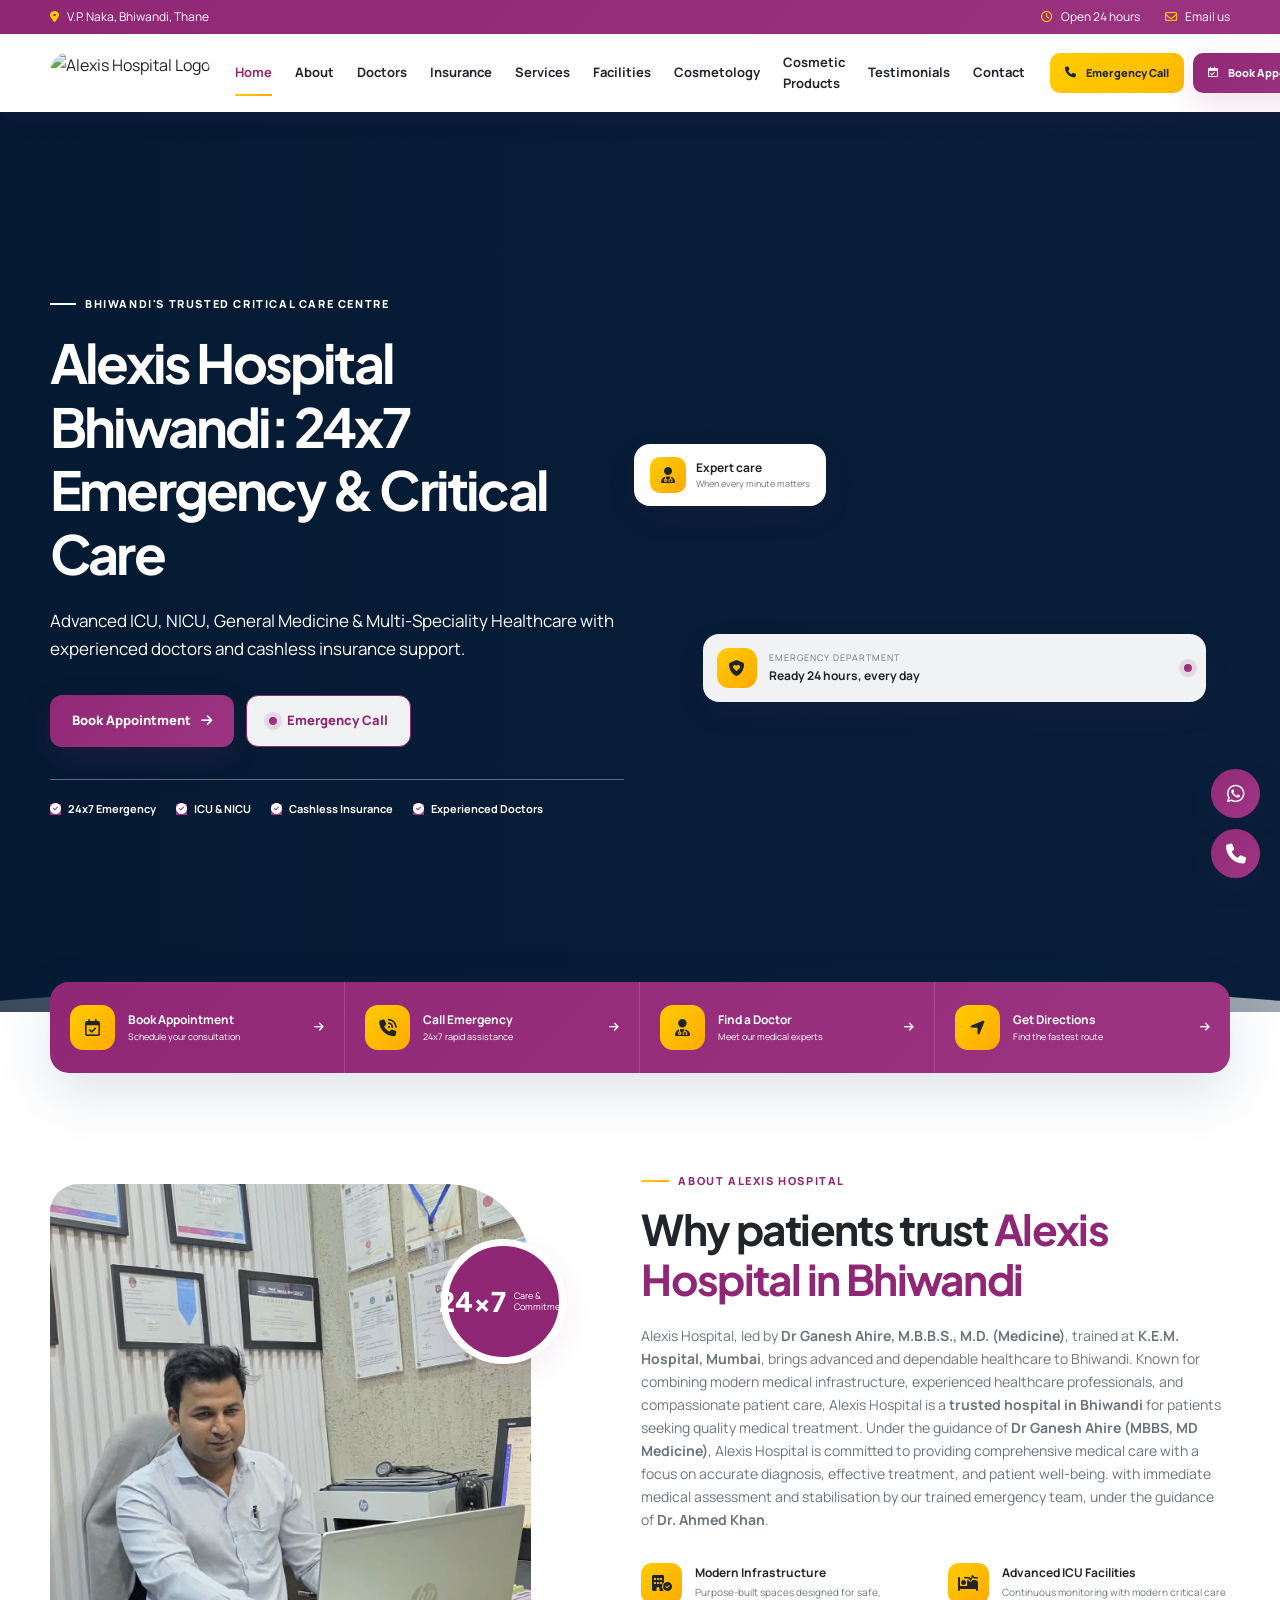
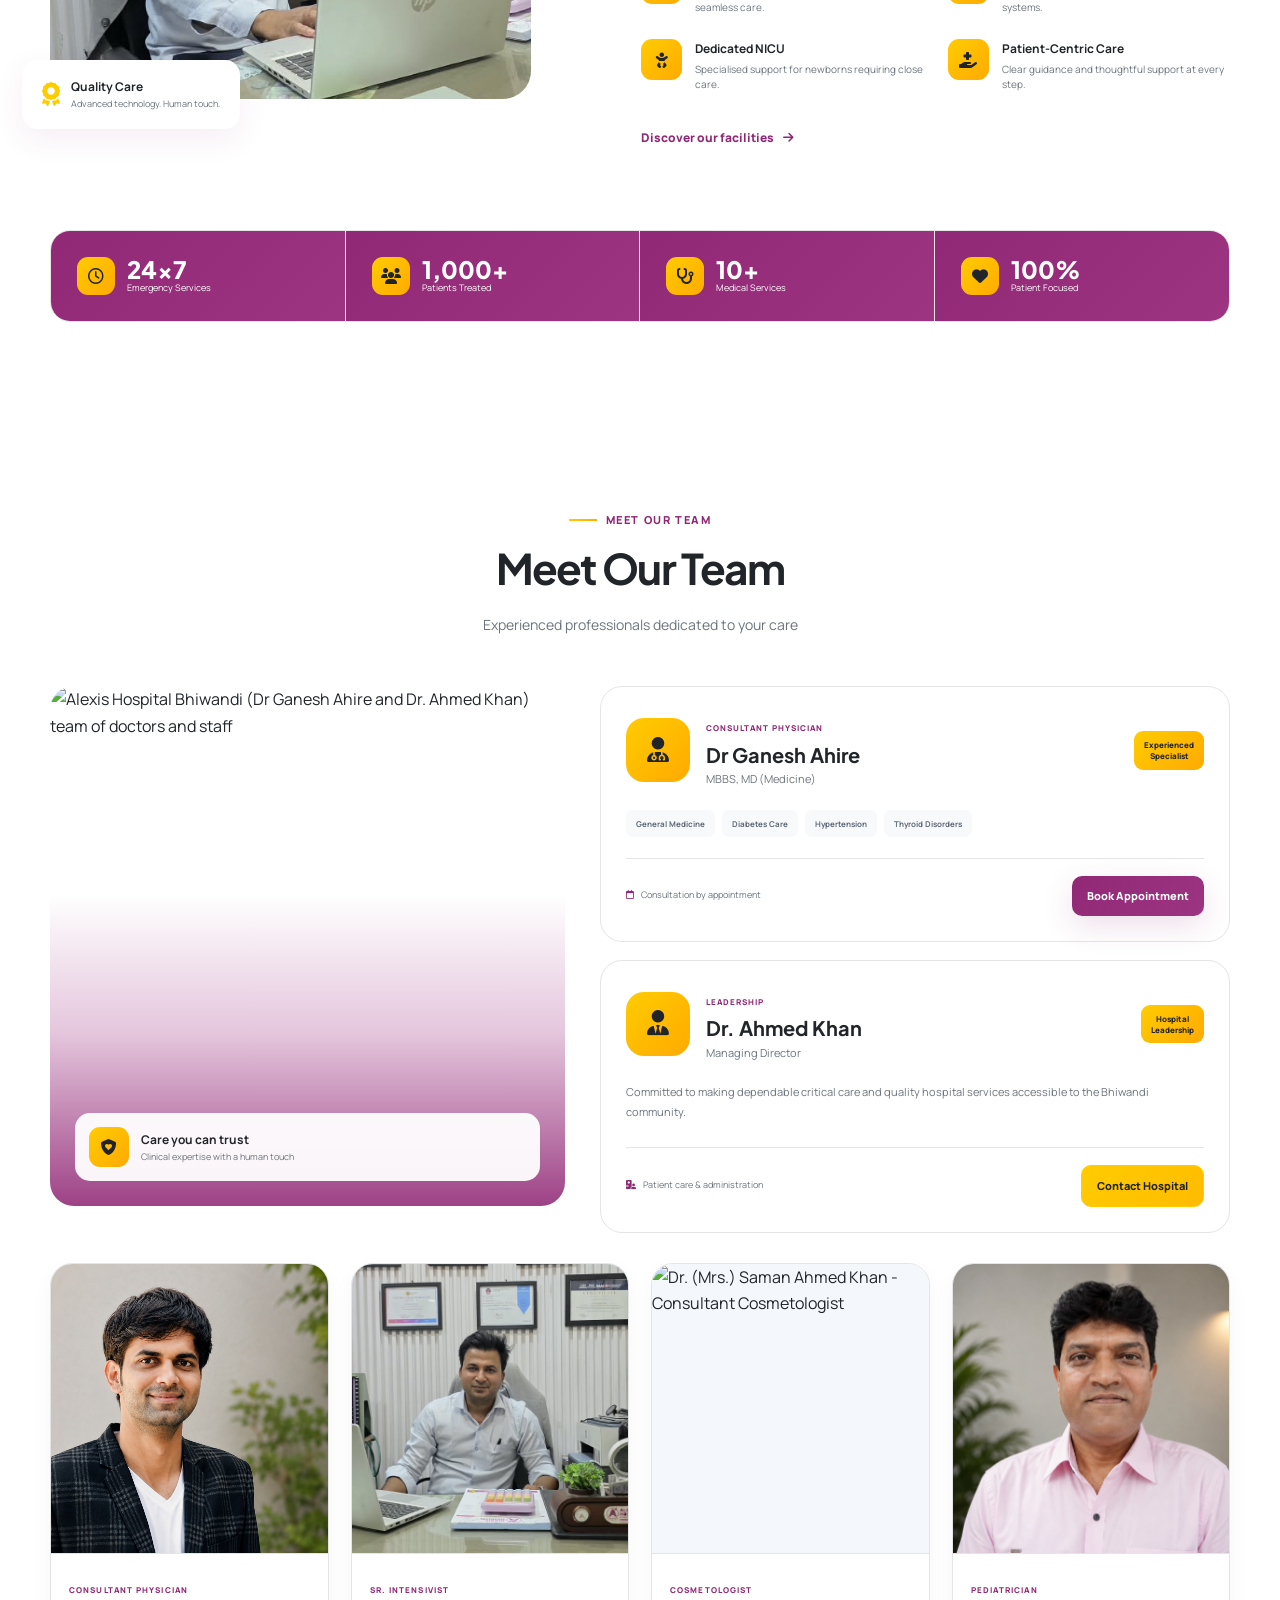
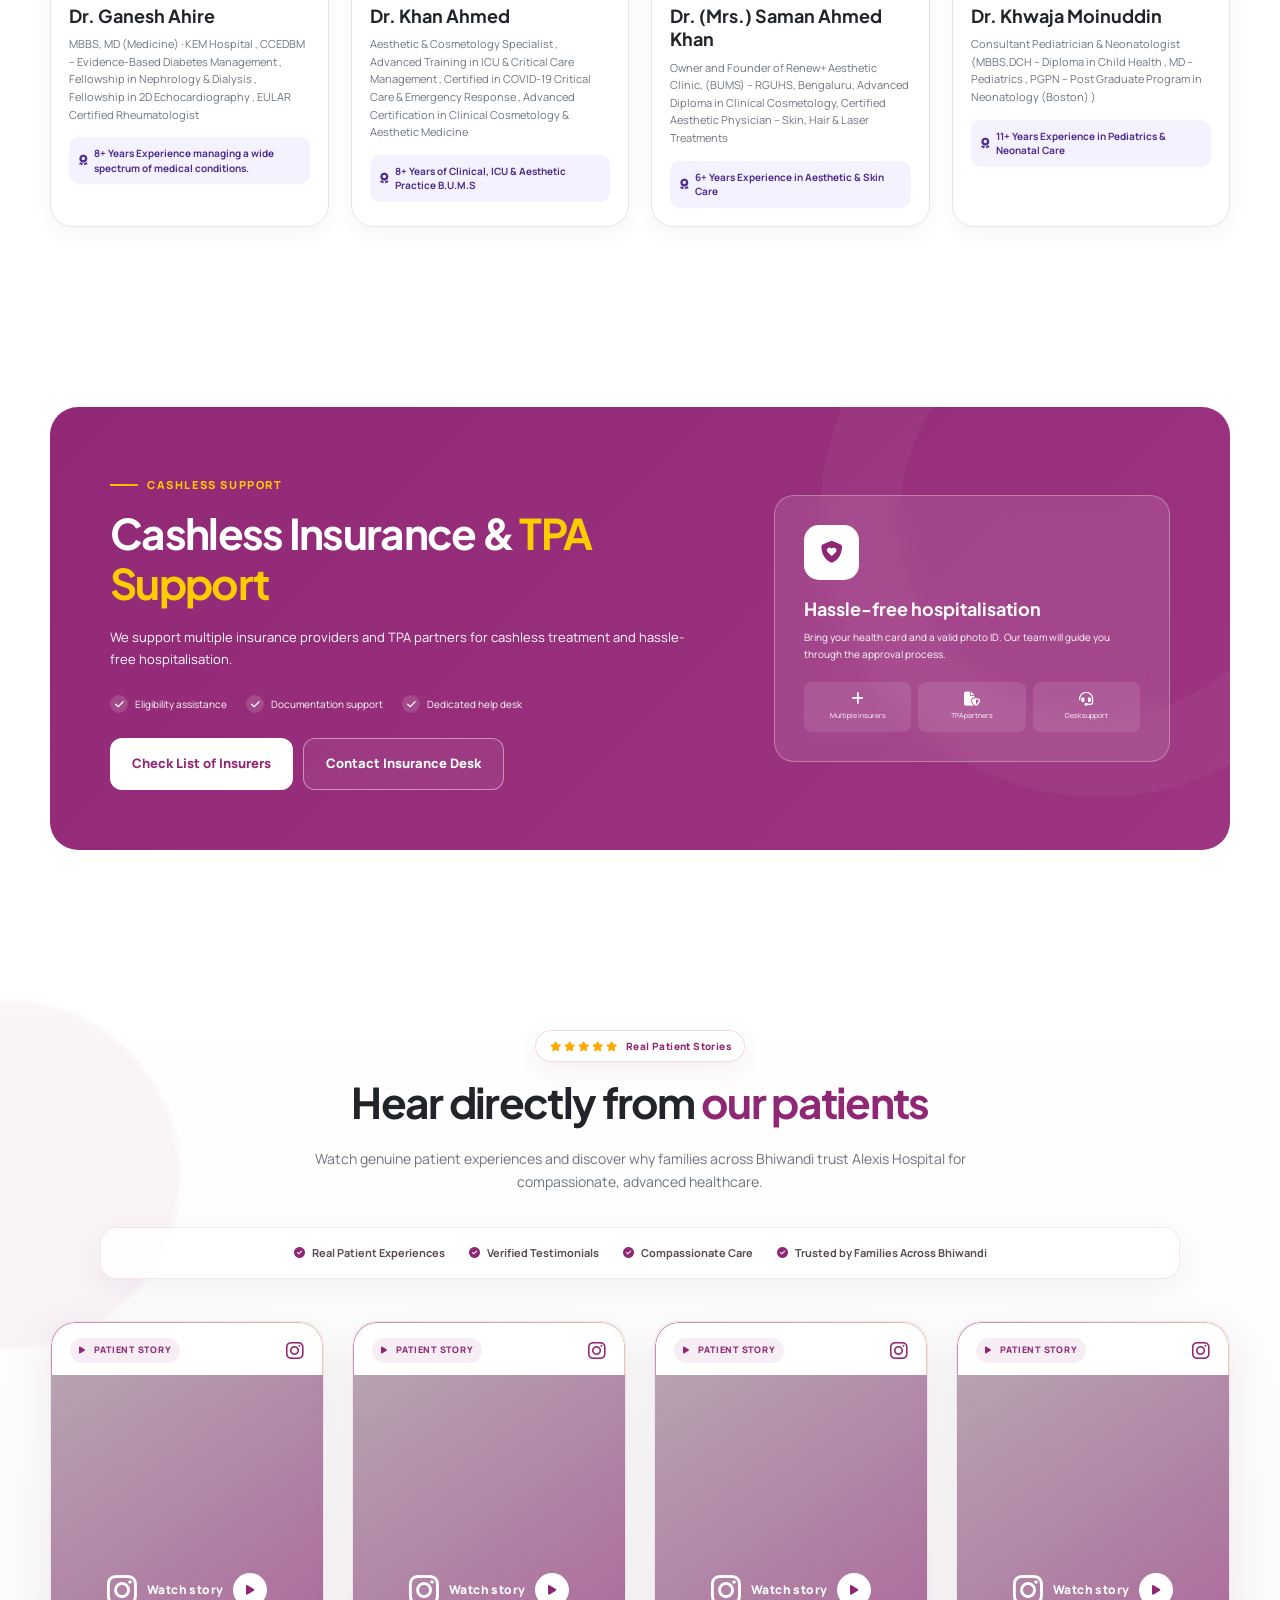
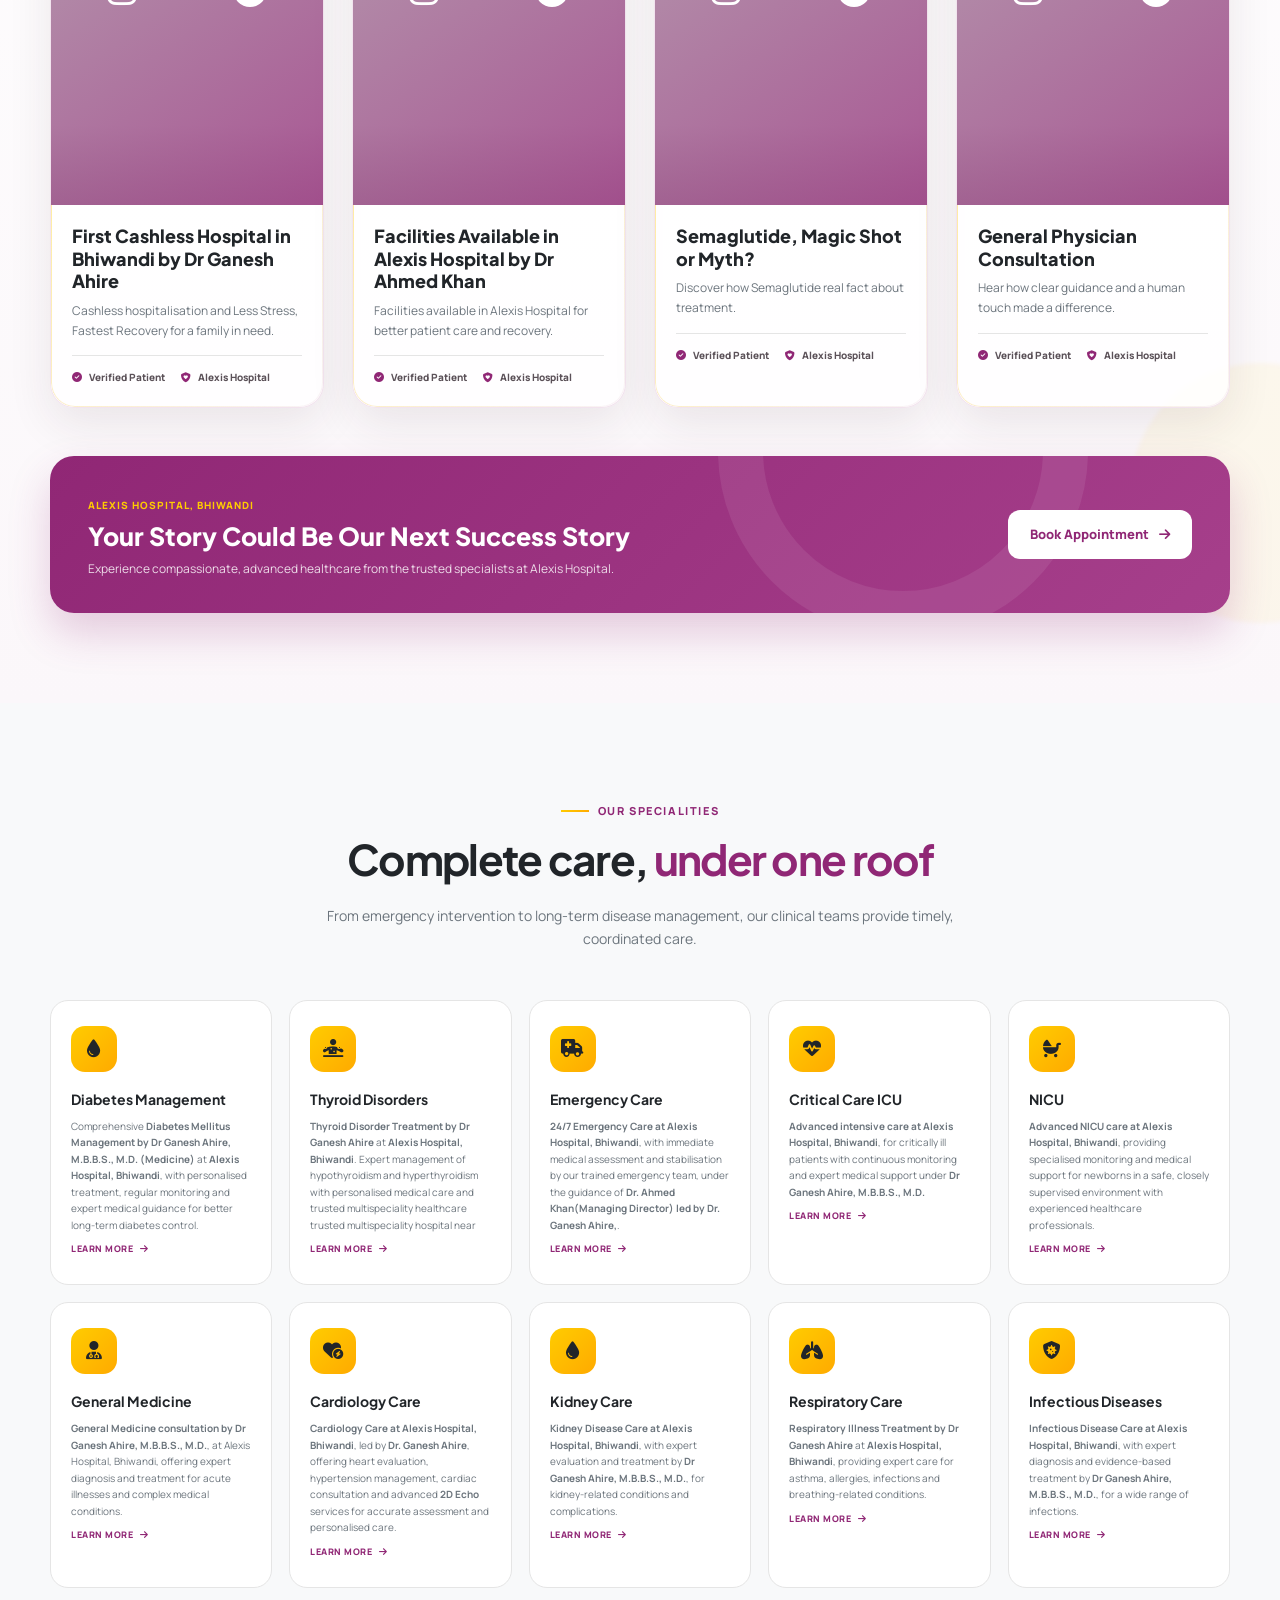
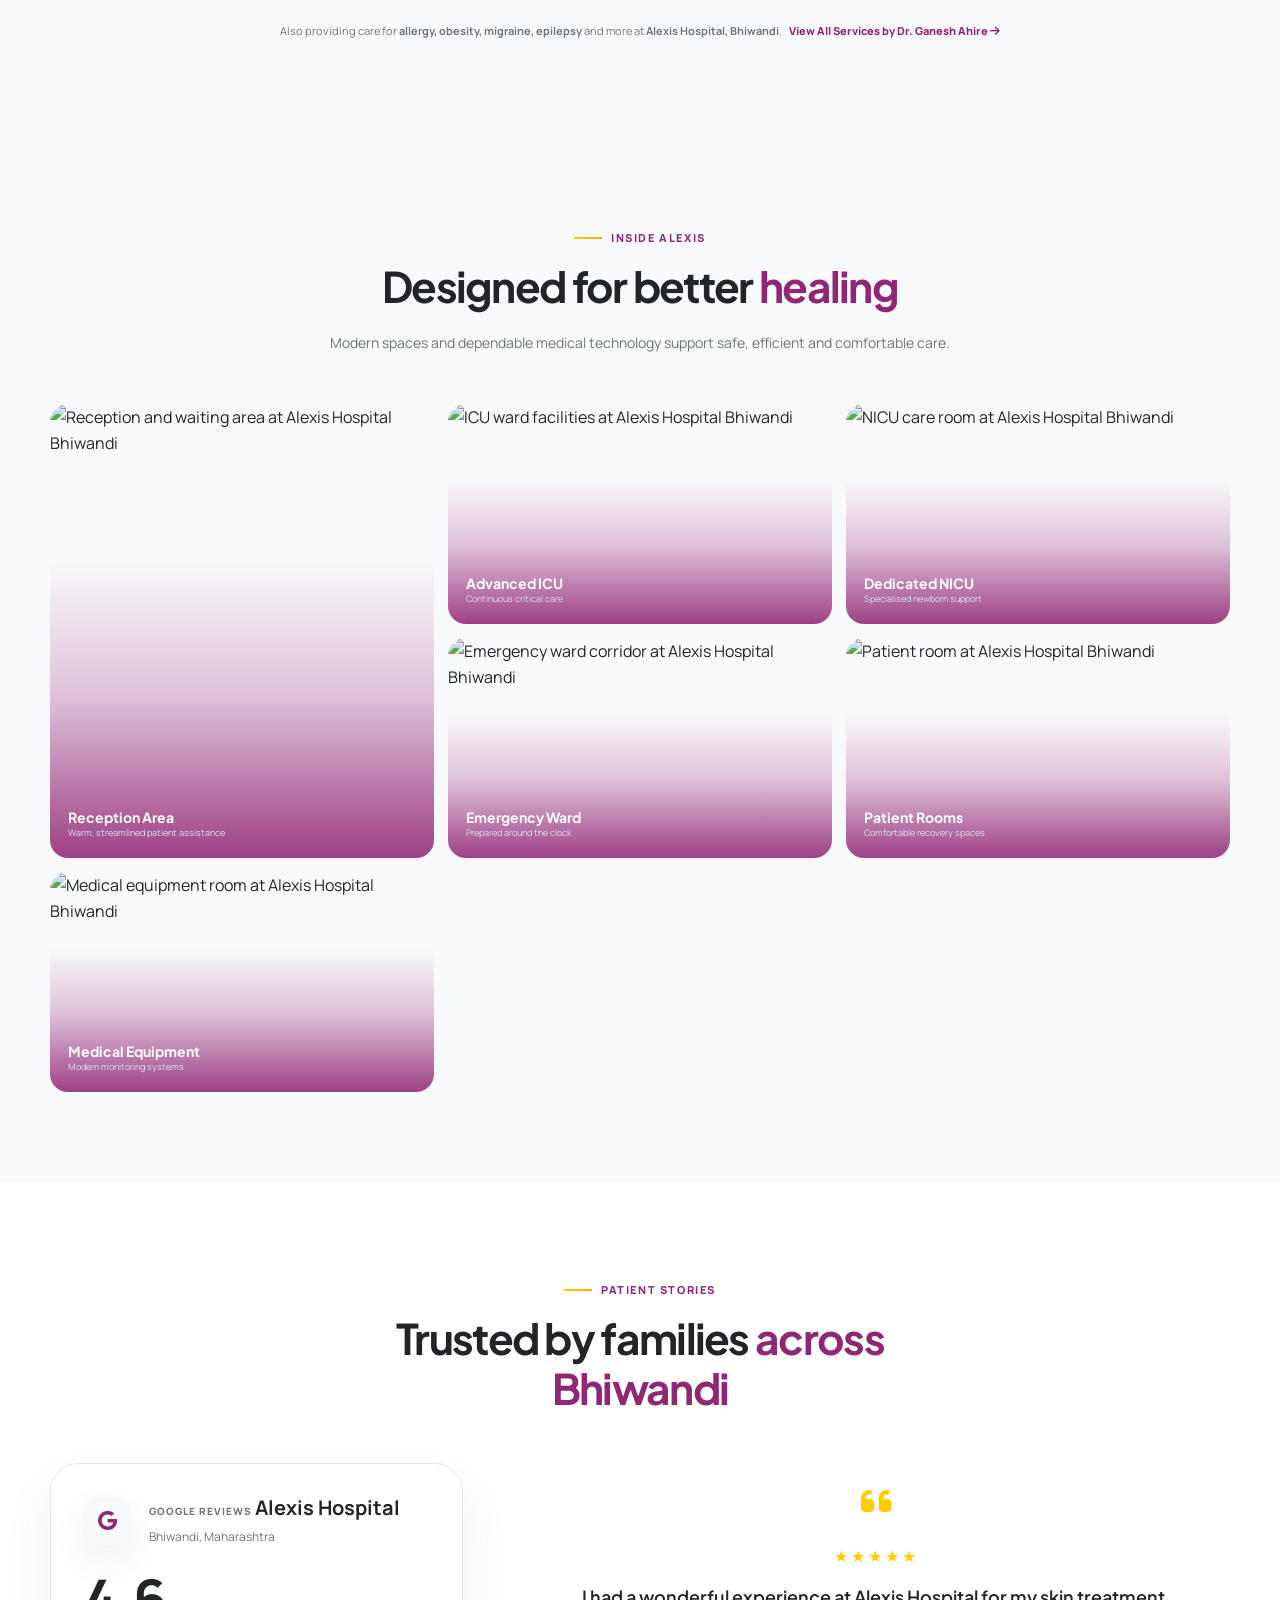
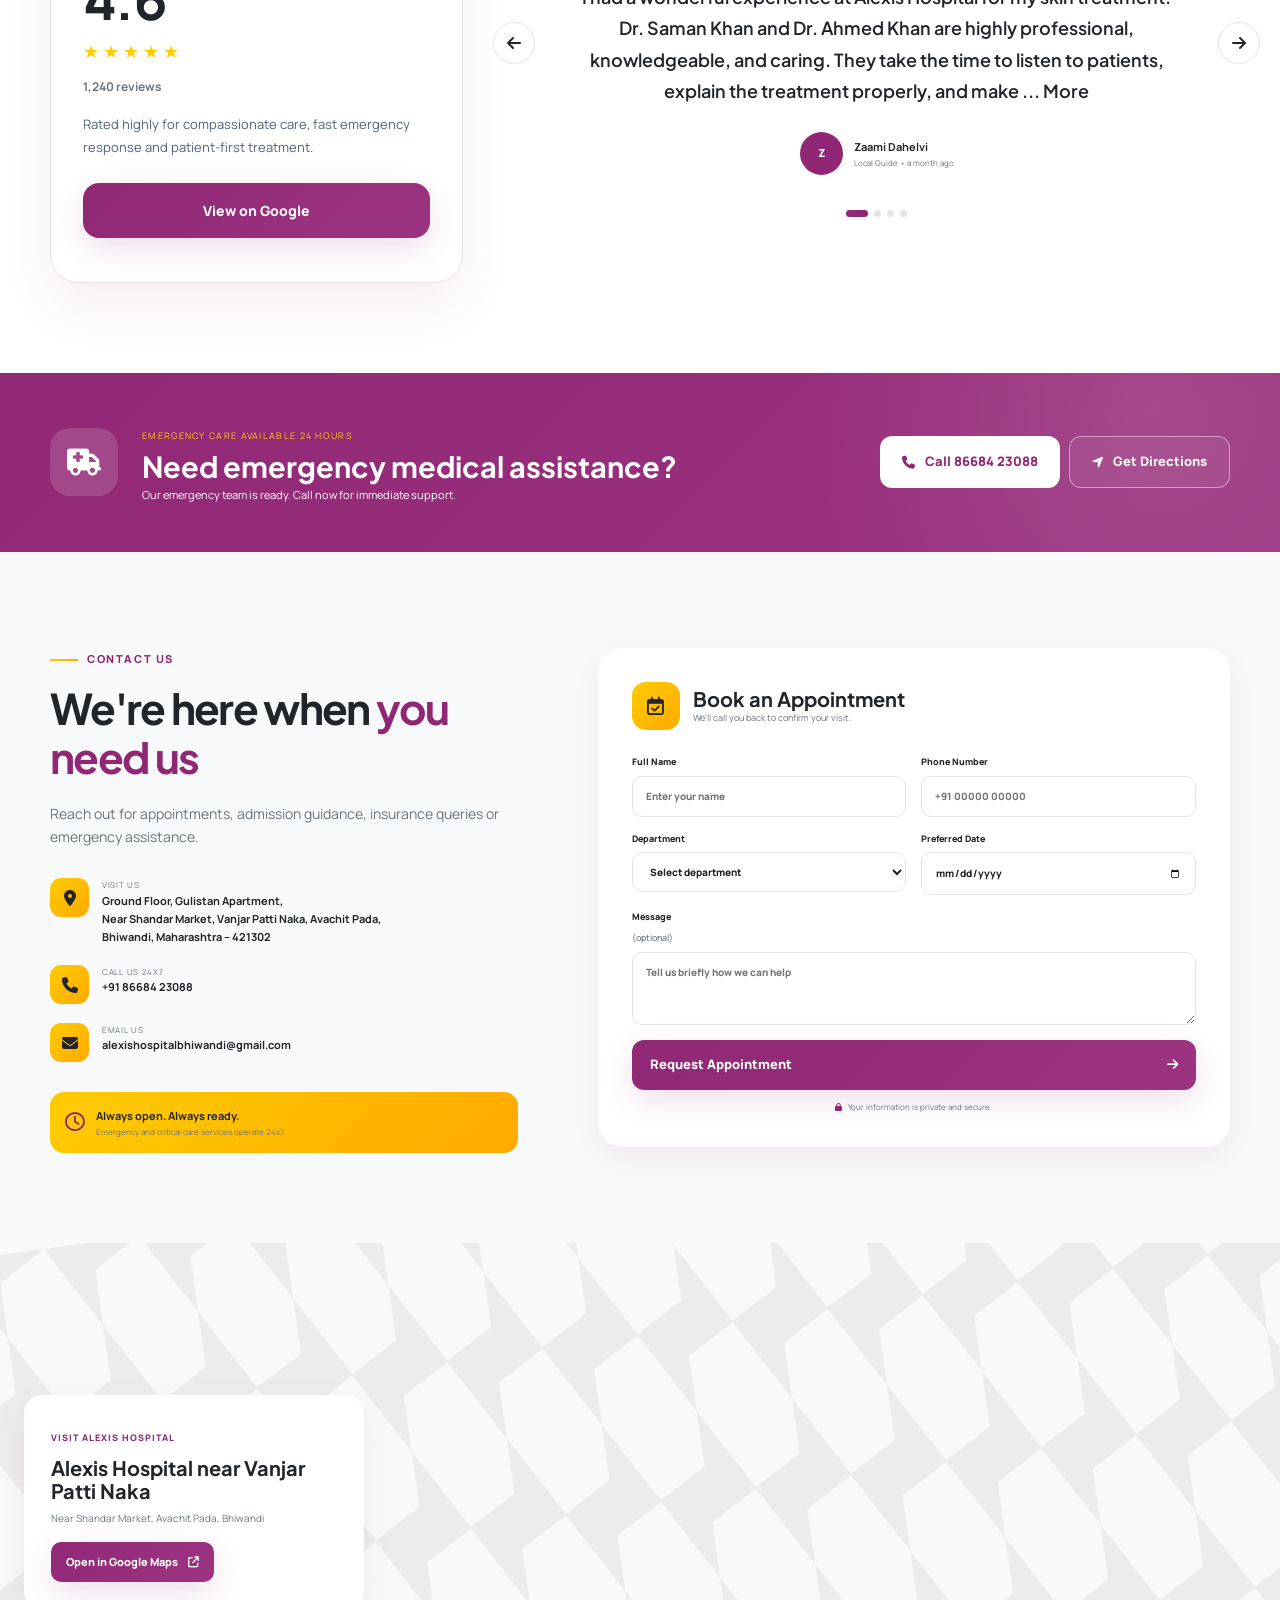
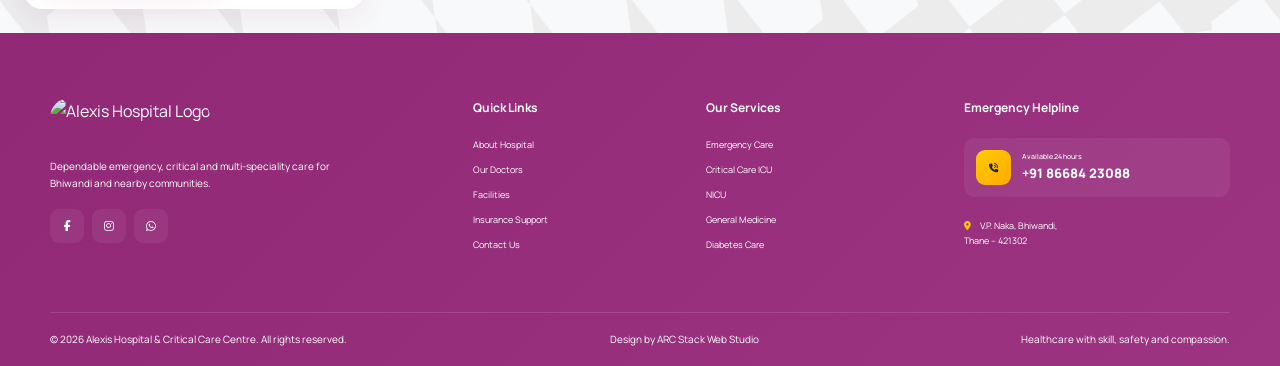
==== commit 9a2963c3: "alexis-servies and index" ====
--- a/index.html
+++ b/index.html
@@ -450,7 +450,7 @@
                   story</span><i class="fa-solid fa-play"></i></span>
             </div>
             <div class="patient-video-copy">
-              <h3>First Cashless Hospital in Bhiwandi</h3>
+              <h3>First Cashless Hospital in Bhiwandi by Dr Ganesh Ahire </h3>
               <p>
                 Cashless hospitalisation and Less Stress, Fastest Recovery for a family in need.
               </p>
@@ -474,7 +474,7 @@
                   story</span><i class="fa-solid fa-play"></i></span>
             </div>
             <div class="patient-video-copy">
-              <h3>Facilities Available in Alexis Hospital</h3>
+              <h3>Facilities Available in Alexis Hospital by Dr Ahmed Khan</h3>
               <p>
                 Facilities available in Alexis Hospital for better patient care and recovery.
               </p>
@@ -595,7 +595,7 @@
             <h3>Emergency Care</h3>
             <p> <strong>24/7 Emergency Care at Alexis Hospital, Bhiwandi</strong>, with immediate medical assessment and
               stabilisation by our trained emergency team, under the guidance of <strong>Dr. Ahmed Khan(Managing
-                Director)</strong>. </p>
+                Director) led by Dr. Ganesh Ahire,</strong>. </p>
             <a href="#appointment">Learn more <i class="fa-solid fa-arrow-right"></i></a>
           </article>
 
@@ -628,9 +628,11 @@
           <article class="service-card reveal">
             <span><i class="fa-solid fa-heart-circle-bolt"></i></span>
             <h3>Cardiology Care</h3>
-            <p> <strong>Cardiology Care at Alexis Hospital, Bhiwandi</strong>, with heart evaluation, hypertension
-              management and advanced <strong>2D Echo</strong> services for accurate cardiac assessment and personalised
-              medical care. </p>
+            <p>
+              <strong>Cardiology Care at Alexis Hospital, Bhiwandi</strong>, led by <strong>Dr. Ganesh Ahire</strong>,
+              offering heart evaluation, hypertension management, cardiac consultation and advanced <strong>2D
+                Echo</strong> services for accurate assessment and personalised care.
+            </p>
             <a href="cardiology-care.html">Learn more <i class="fa-solid fa-arrow-right"></i></a>
           </article>
 
@@ -662,8 +664,13 @@
           </article>
         </div>
         <div class="all-services">
-          Also treating allergy, obesity, migraine, epilepsy and more.
-          <a href="#contact">Speak with our care team <i class="fa-solid fa-arrow-right"></i></a>
+          Also providing care for <strong>allergy, obesity, migraine, epilepsy</strong> and more at
+          <strong>Alexis Hospital, Bhiwandi</strong>.
+
+          <a href="alexis-services.html">
+            View All Services by Dr. Ganesh Ahire
+            <i class="fa-solid fa-arrow-right"></i>
+          </a>
         </div>
       </div>
     </section>
